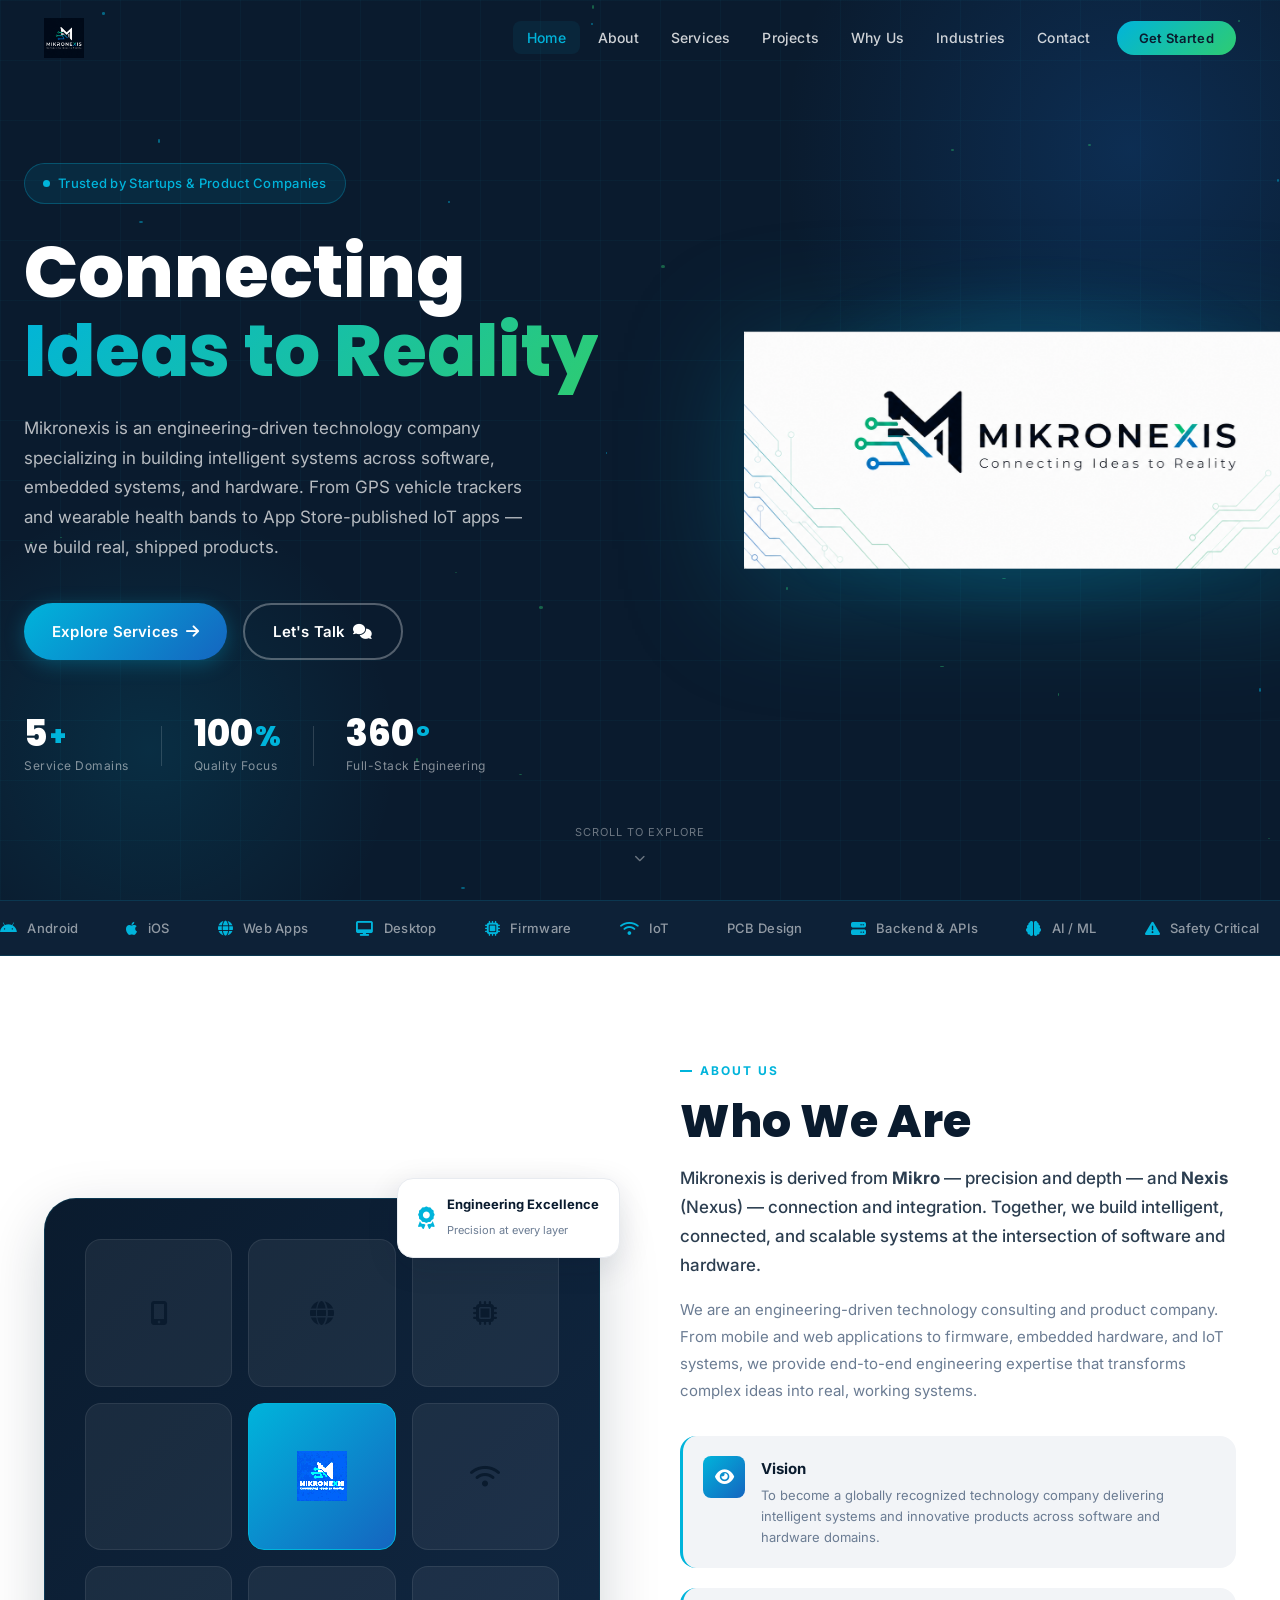
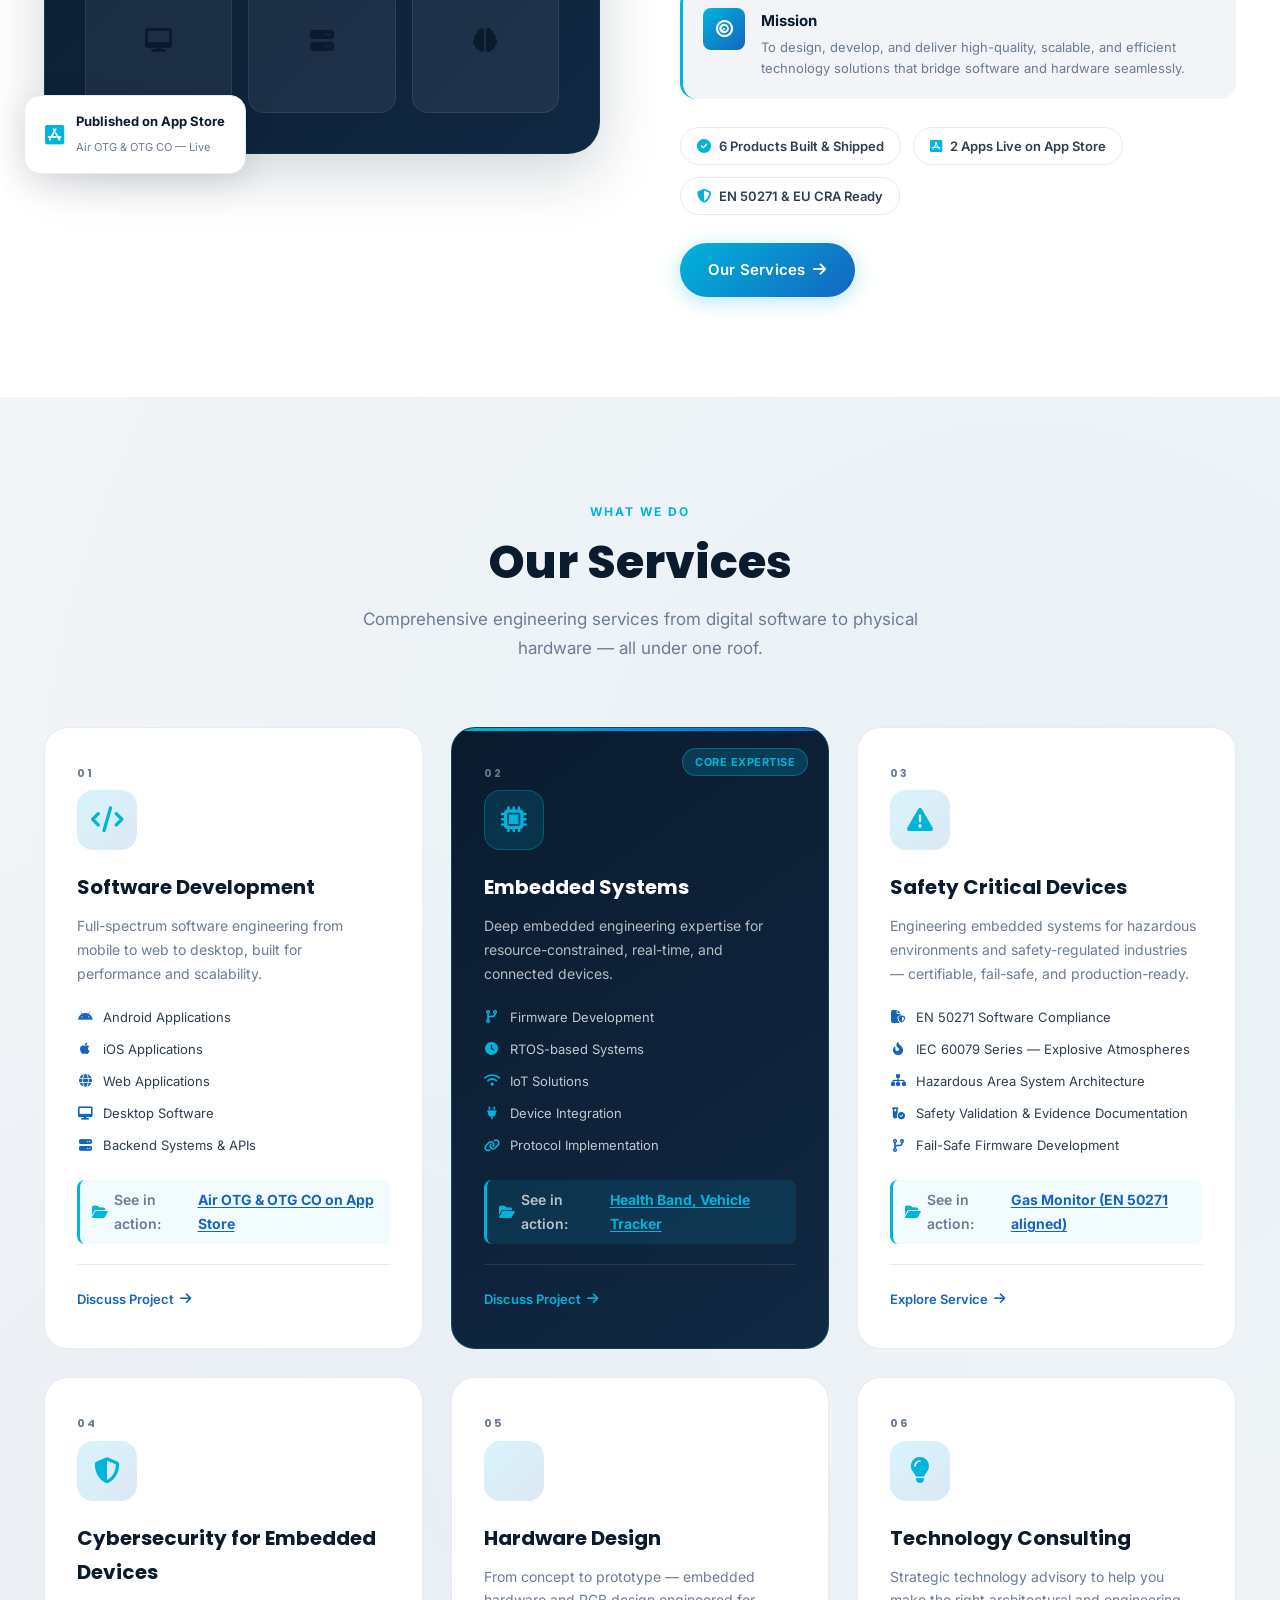
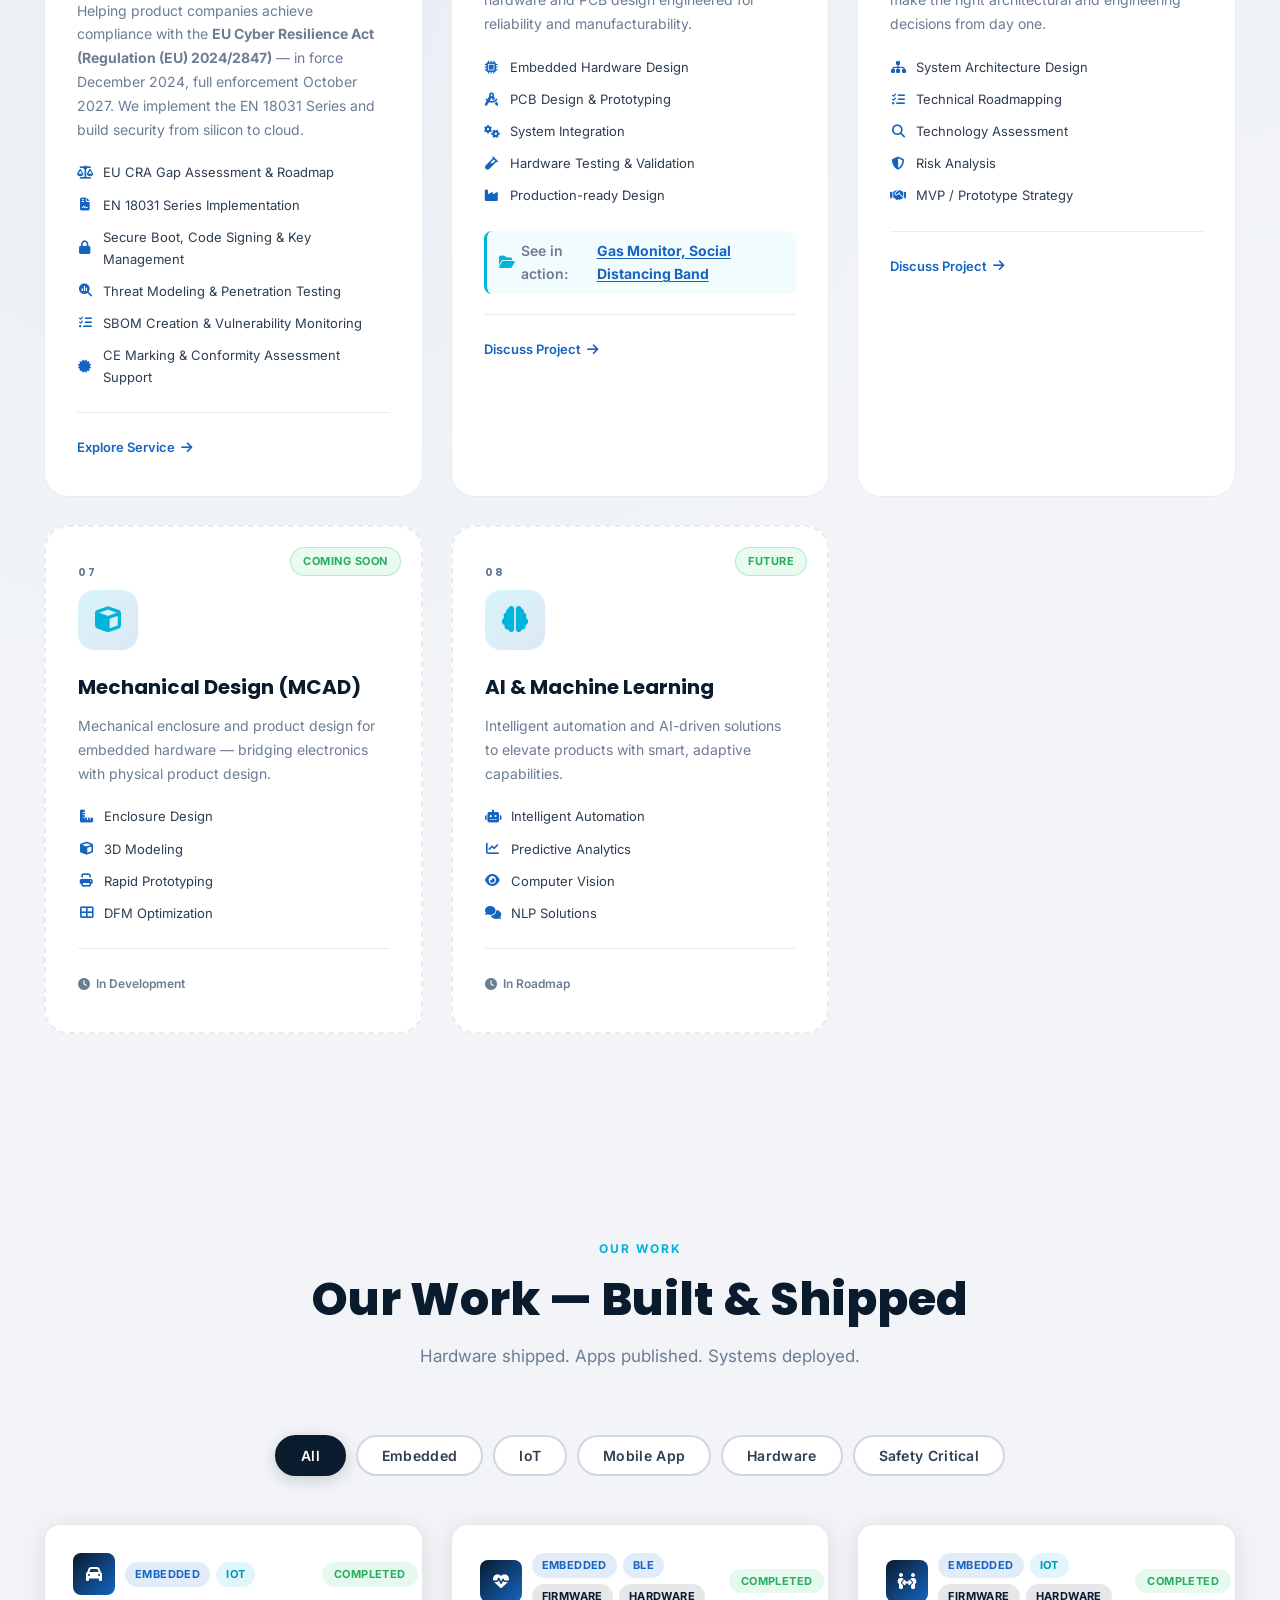
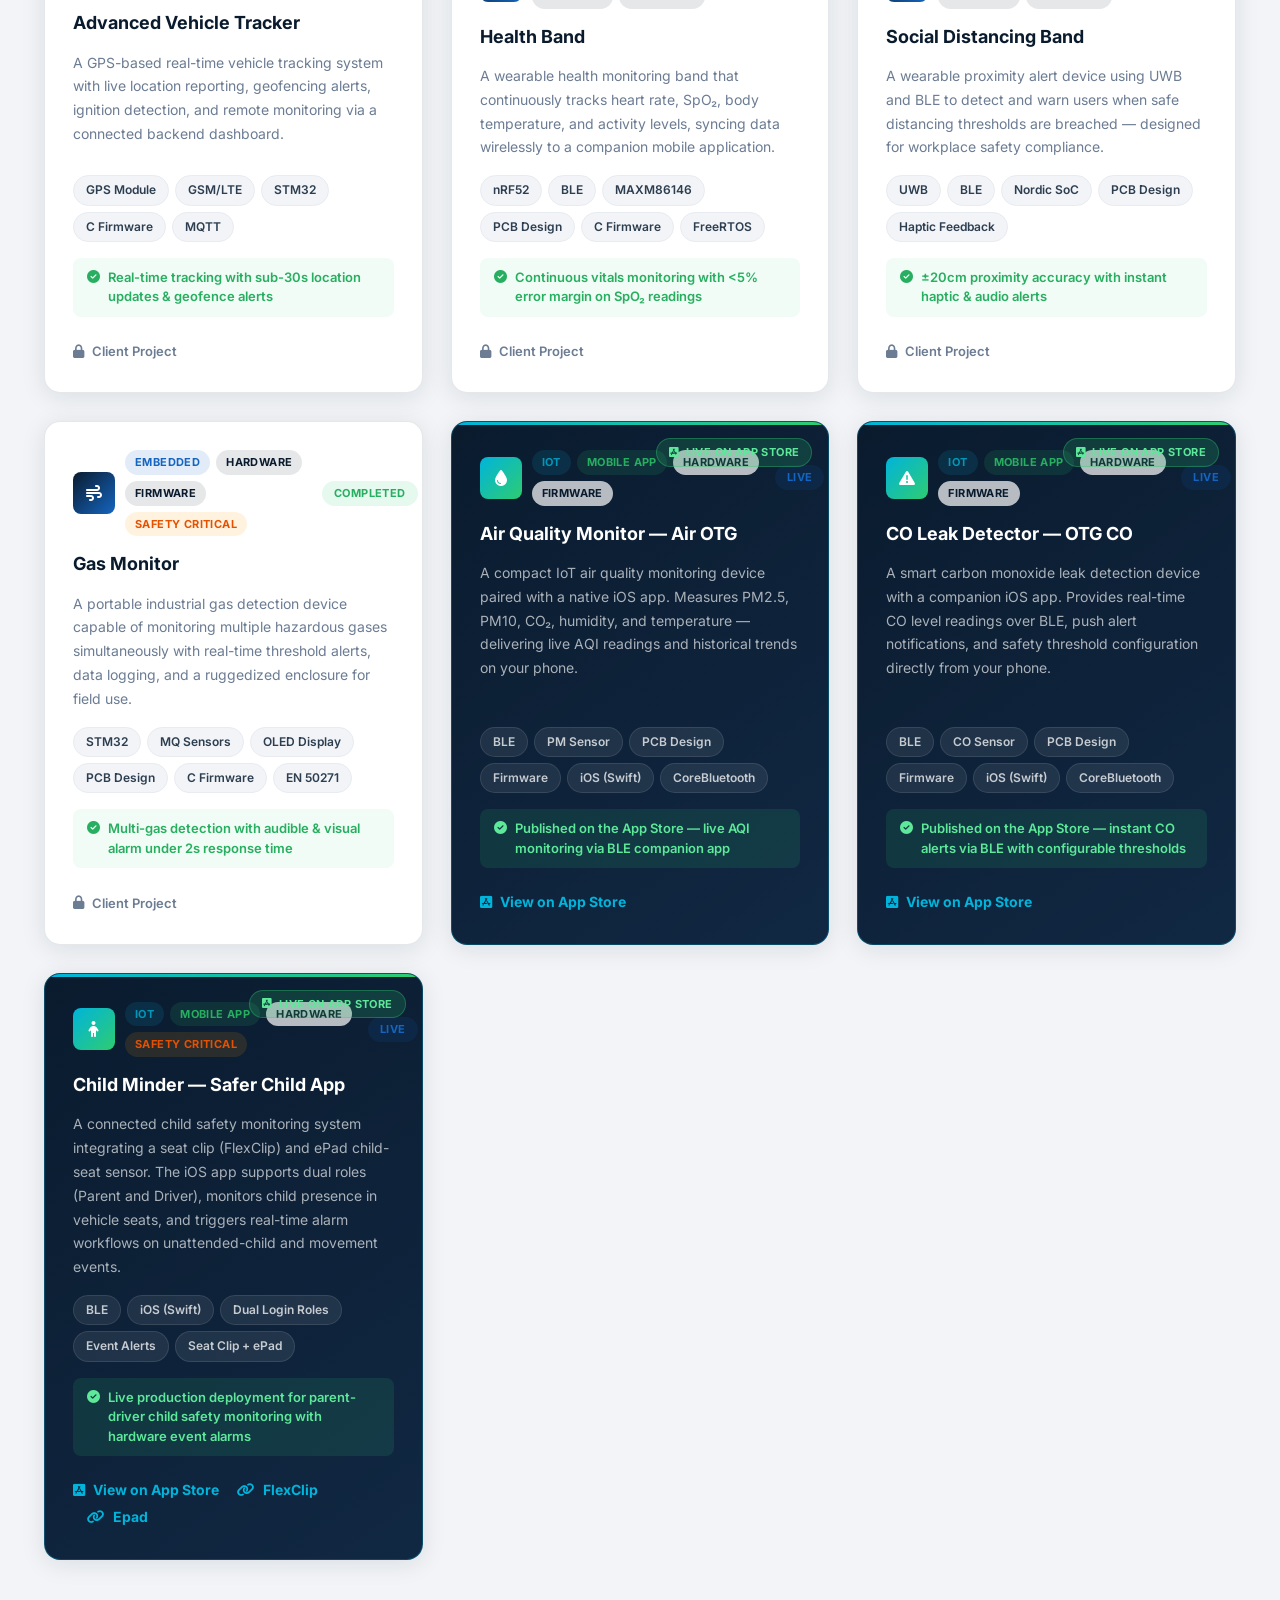
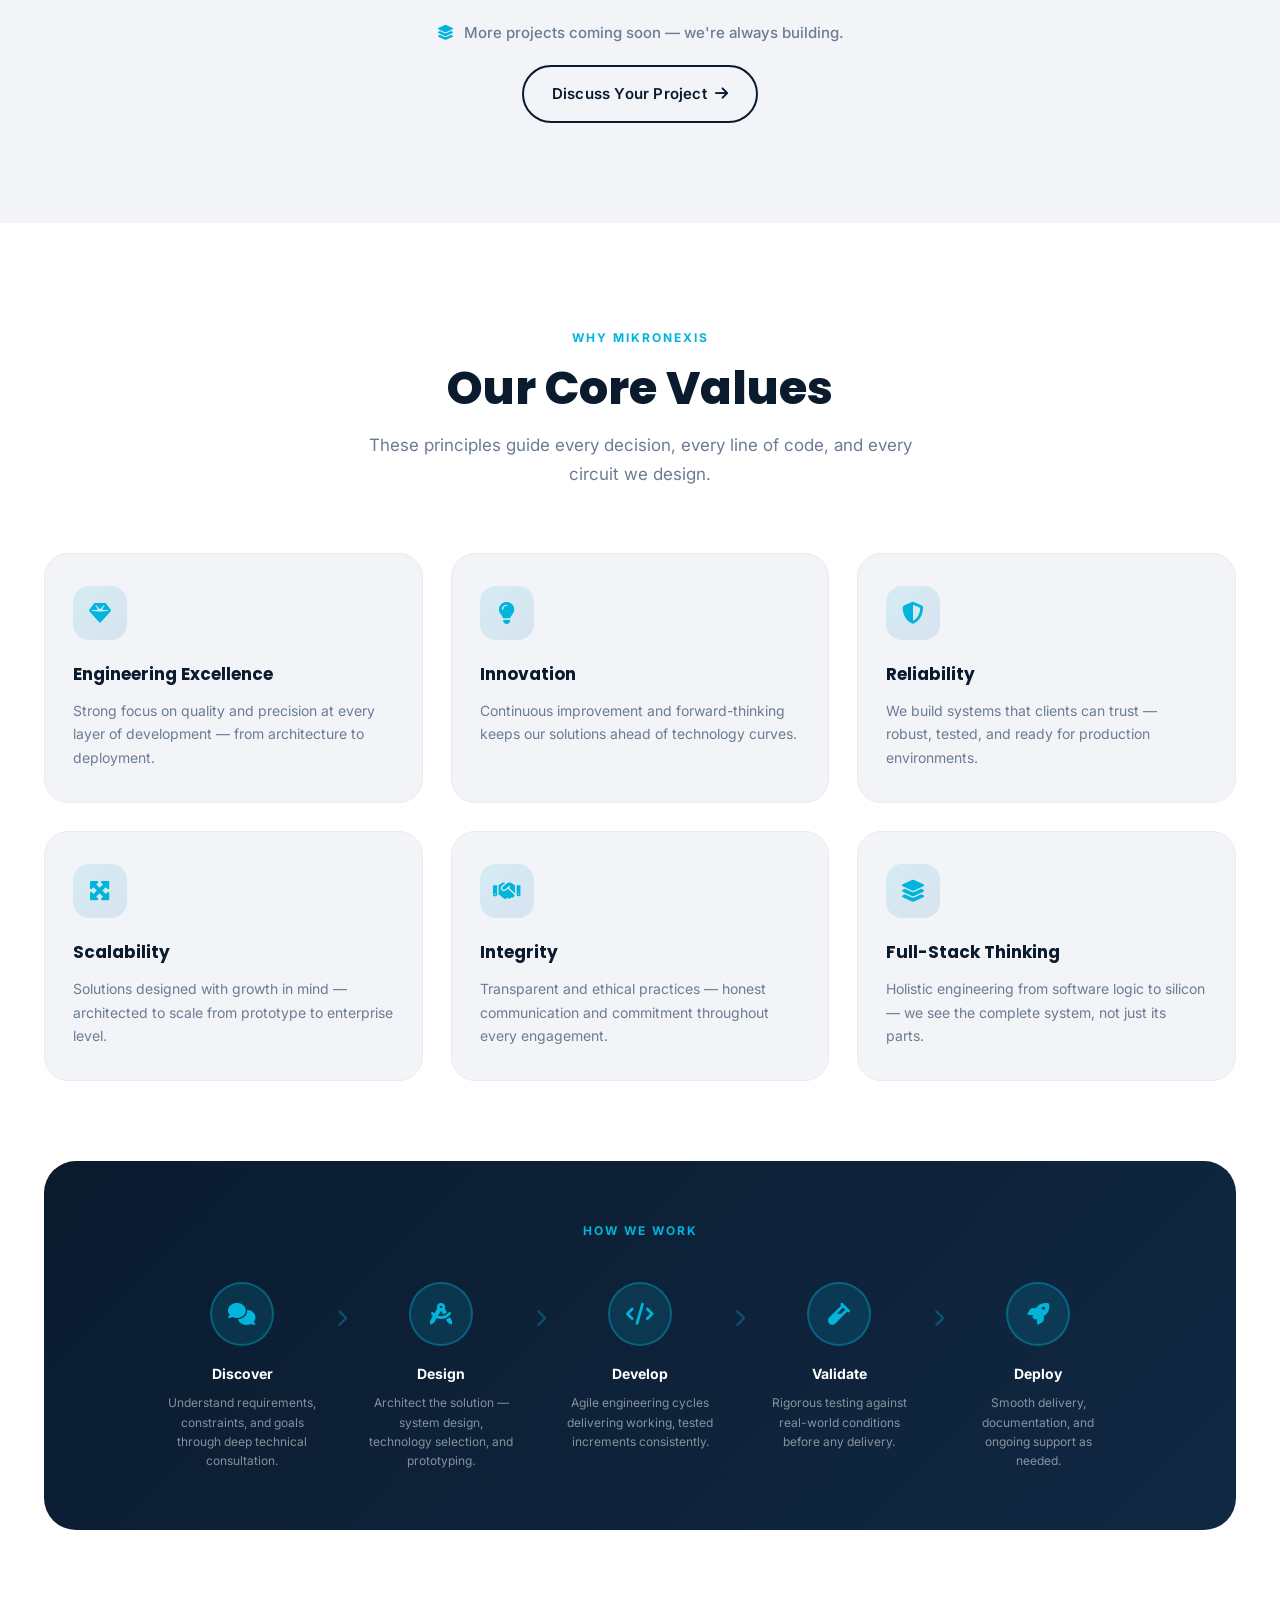
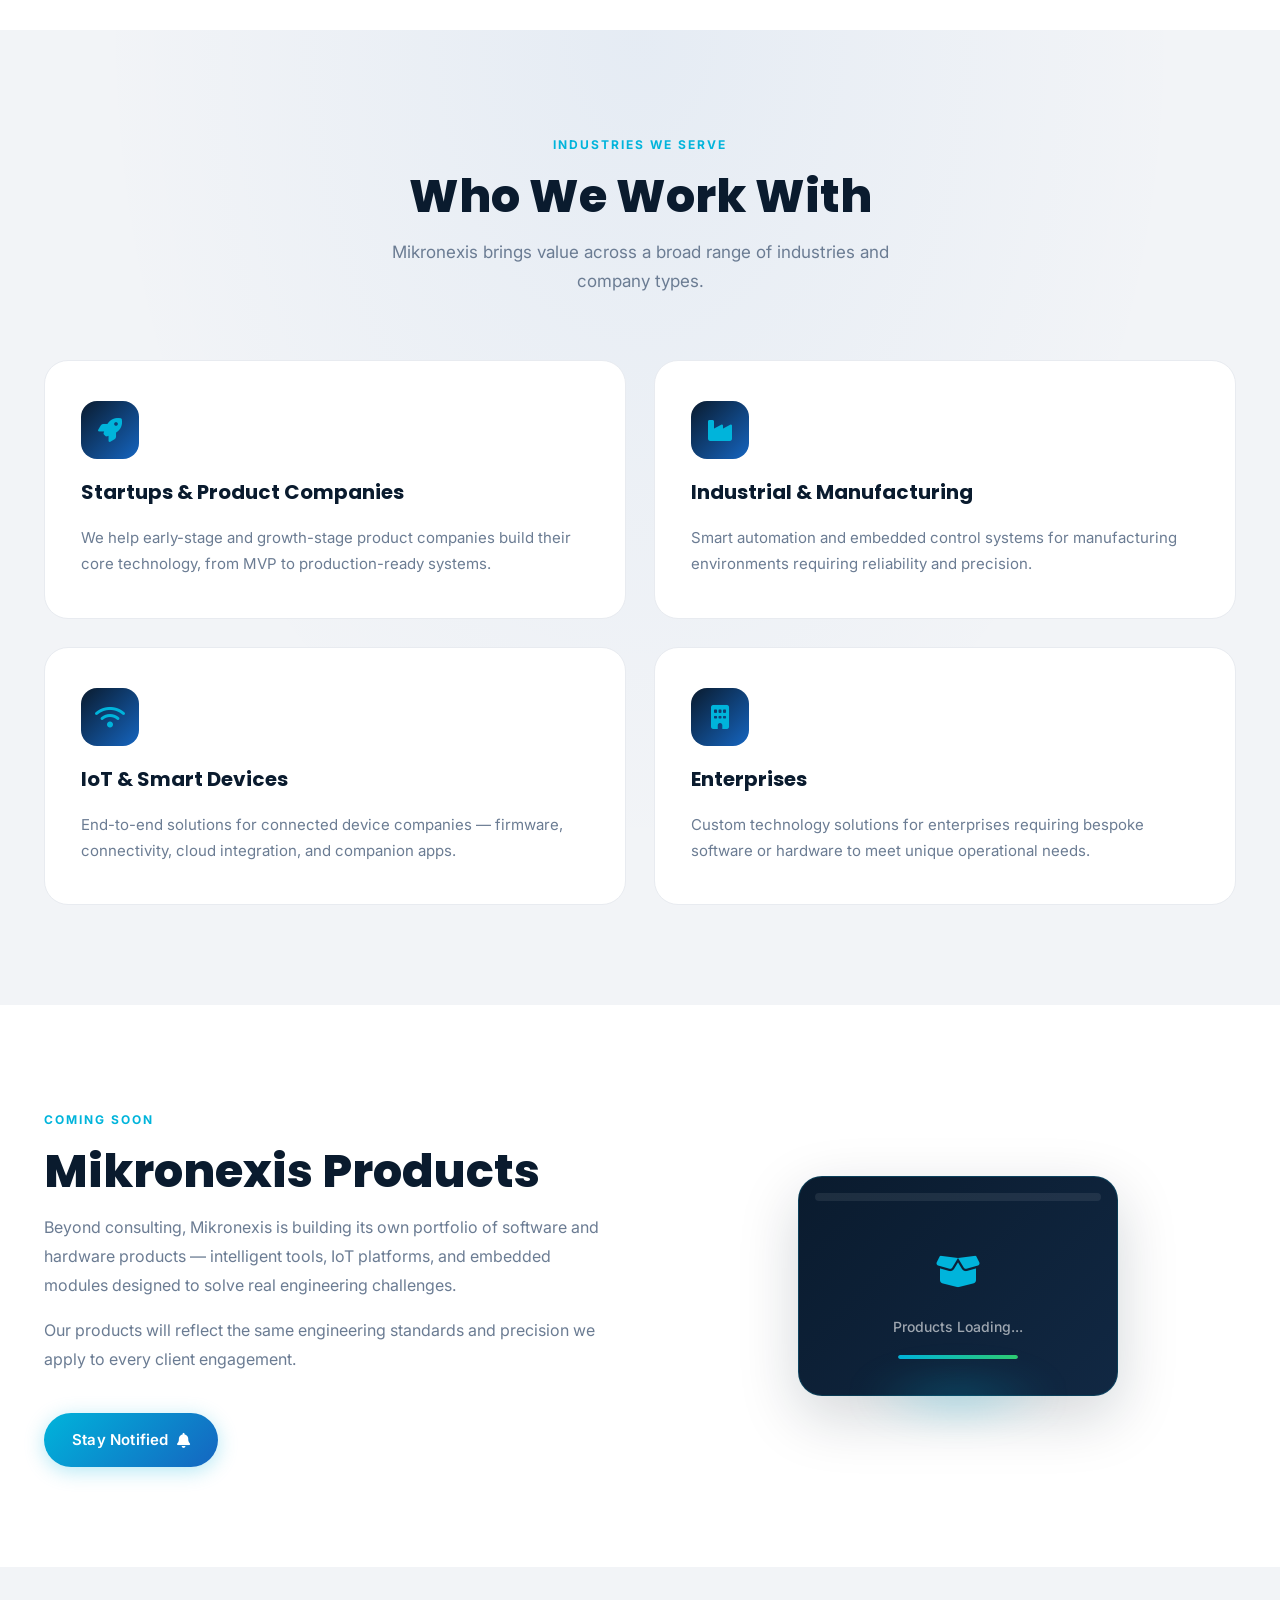
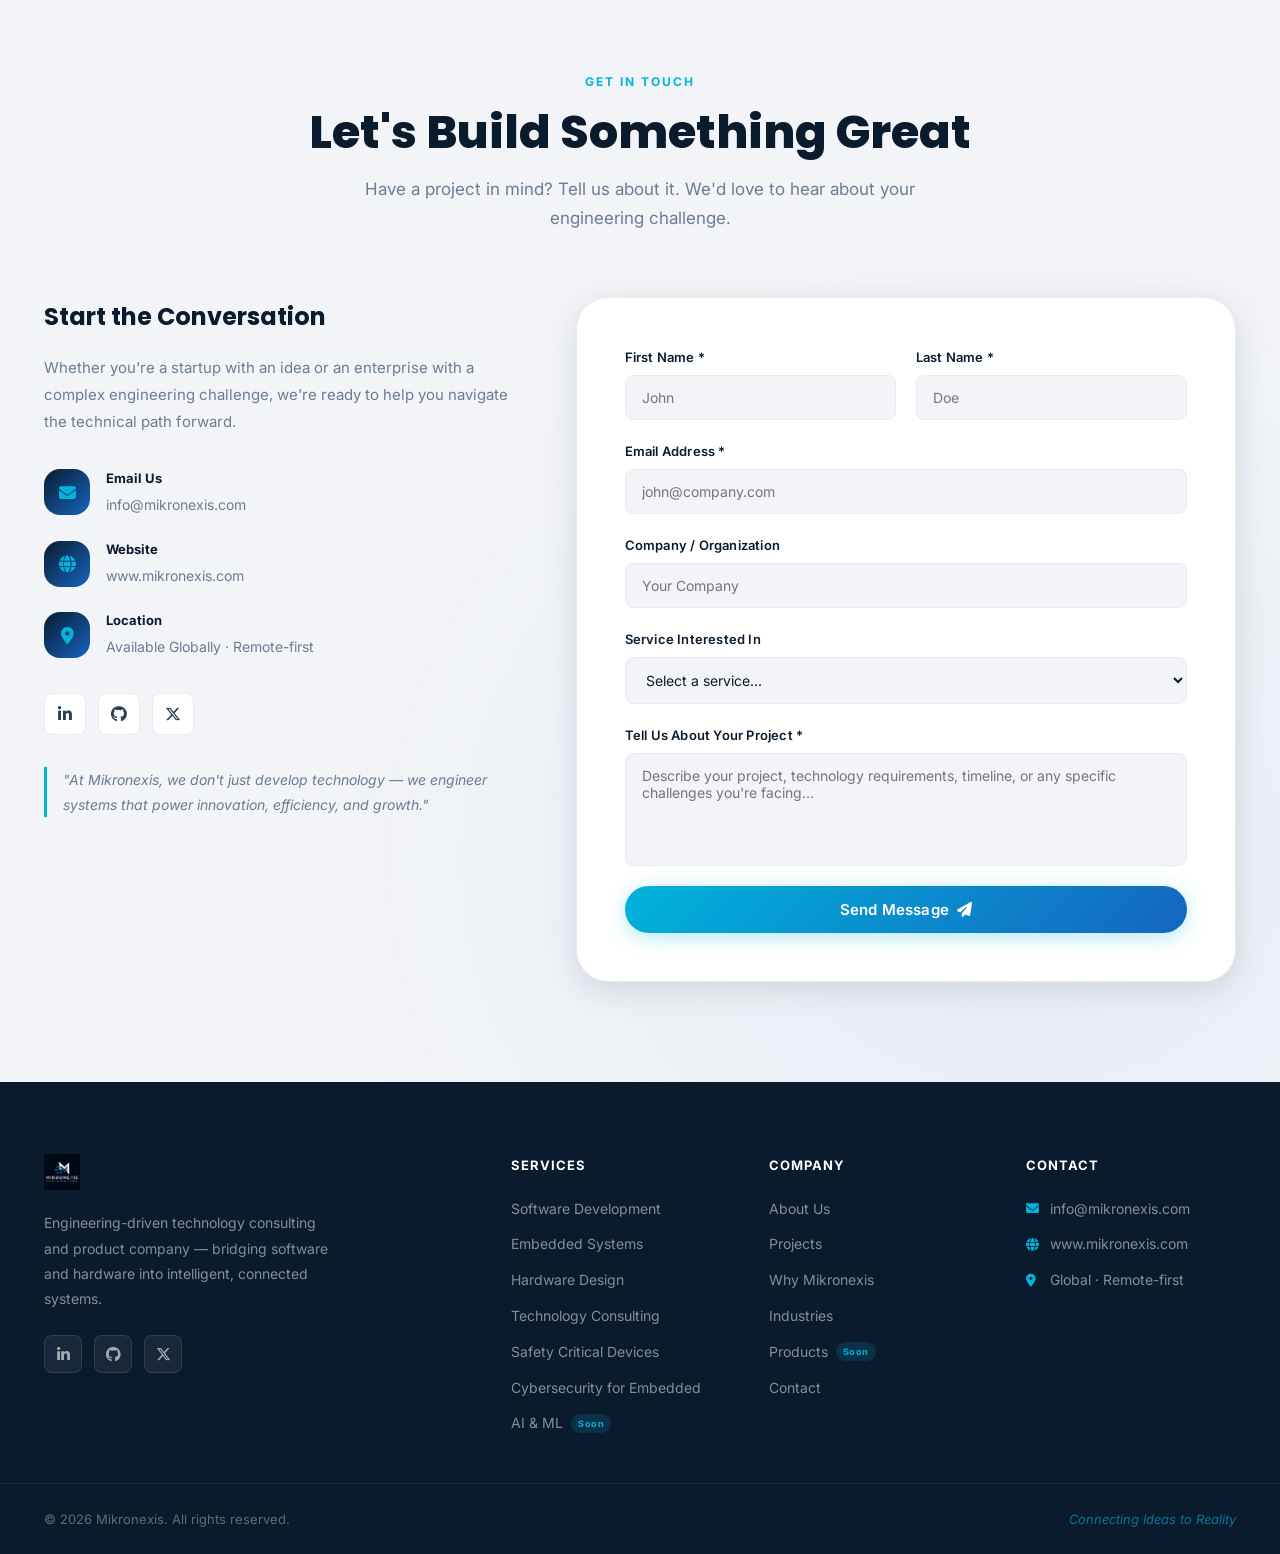
==== index.html @ ef11cc1a "updated the project cards" ====
<!DOCTYPE html>
<html lang="en">
<head>
  <meta charset="UTF-8" />
  <meta name="viewport" content="width=device-width, initial-scale=1.0" />
  <meta name="description" content="Mikronexis – Connecting Ideas to Reality. Engineering-driven technology consulting and product engineering company specializing in software, embedded systems, and hardware solutions." />
  <meta name="keywords" content="Mikronexis, software consulting, embedded systems, hardware design, mobile development, web development, IoT, firmware, PCB design" />
  <title>Mikronexis – Connecting Ideas to Reality</title>

  <!-- Fonts -->
  <link rel="preconnect" href="https://fonts.googleapis.com" />
  <link rel="preconnect" href="https://fonts.gstatic.com" crossorigin />
  <link href="https://fonts.googleapis.com/css2?family=Inter:wght@300;400;500;600;700;800;900&family=Poppins:wght@300;400;500;600;700;800;900&display=swap" rel="stylesheet" />

  <!-- Icons -->
  <link rel="stylesheet" href="https://cdnjs.cloudflare.com/ajax/libs/font-awesome/6.5.0/css/all.min.css" />

  <!-- Stylesheet -->
  <link rel="stylesheet" href="css/style.css" />

  <!-- Favicon -->
  <link rel="icon" type="image/png" href="assests/logo_dark.png" />
</head>
<body>

  <!-- ========== PRELOADER ========== -->
  <div id="preloader">
    <div class="preloader-inner">
      <img src="assests/logo_dark.png" alt="Mikronexis" class="preloader-logo" />
      <div class="preloader-bar"><span></span></div>
    </div>
  </div>

  <!-- ========== NAVIGATION ========== -->
  <nav id="navbar">
    <div class="nav-container">
      <a href="#home" class="nav-logo">
        <img src="assests/logo_dark.png" alt="Mikronexis Logo" class="logo-img" />
      </a>

      <button class="nav-toggle" id="navToggle" aria-label="Toggle navigation">
        <span></span><span></span><span></span>
      </button>

      <ul class="nav-links" id="navLinks">
        <li><a href="#home" class="nav-link active">Home</a></li>
        <li><a href="#about" class="nav-link">About</a></li>
        <li><a href="#services" class="nav-link">Services</a></li>
        <li><a href="#projects" class="nav-link">Projects</a></li>
        <li><a href="#why-us" class="nav-link">Why Us</a></li>
        <li><a href="#market" class="nav-link">Industries</a></li>
        <li><a href="#contact" class="nav-link">Contact</a></li>
        <li><a href="#contact" class="nav-cta-btn">Get Started</a></li>
      </ul>
    </div>
  </nav>

  <!-- ========== HERO SECTION ========== -->
  <section id="home" class="hero-section">
    <div class="hero-bg-grid"></div>
    <div class="hero-particles" id="heroParticles"></div>

    <div class="hero-content">
      <div class="hero-badge">
        <span class="badge-dot"></span>
        Trusted by Startups &amp; Product Companies
      </div>

      <h1 class="hero-title">
        Connecting<br />
        <span class="gradient-text">Ideas to Reality</span>
      </h1>

      <p class="hero-subtitle">
        Mikronexis is an engineering-driven technology company specializing in building intelligent systems
        across software, embedded systems, and hardware. From GPS vehicle trackers and wearable health bands to
        App Store-published IoT apps — we build real, shipped products.
      </p>

      <div class="hero-actions">
        <a href="#services" class="btn btn-primary">
          Explore Services <i class="fas fa-arrow-right"></i>
        </a>
        <a href="#contact" class="btn btn-outline">
          Let's Talk <i class="fas fa-comments"></i>
        </a>
      </div>

      <div class="hero-stats">
        <div class="stat-item">
          <div class="stat-number-row">
            <span class="stat-number" data-target="5">0</span><span class="stat-suffix">+</span>
          </div>
          <span class="stat-label">Service Domains</span>
        </div>
        <div class="stat-divider"></div>
        <div class="stat-item">
          <div class="stat-number-row">
            <span class="stat-number" data-target="100">0</span><span class="stat-suffix">%</span>
          </div>
          <span class="stat-label">Quality Focus</span>
        </div>
        <div class="stat-divider"></div>
        <div class="stat-item">
          <div class="stat-number-row">
            <span class="stat-number" data-target="360">0</span><span class="stat-suffix">°</span>
          </div>
          <span class="stat-label">Full-Stack Engineering</span>
        </div>
      </div>
    </div>

    <div class="hero-banner">
      <div class="banner-glow"></div>
      <img src="assests/mikronexisBannerOnly2.png" alt="Mikronexis Banner" class="banner-image" />
    </div>

    <div class="hero-scroll-hint">
      <span>Scroll to explore</span>
      <div class="scroll-arrow"><i class="fas fa-chevron-down"></i></div>
    </div>
  </section>

  <!-- ========== TECH STRIP ========== -->
  <div class="tech-strip">
    <div class="strip-track">
      <span><i class="fab fa-android"></i> Android</span>
      <span><i class="fab fa-apple"></i> iOS</span>
      <span><i class="fas fa-globe"></i> Web Apps</span>
      <span><i class="fas fa-desktop"></i> Desktop</span>
      <span><i class="fas fa-microchip"></i> Firmware</span>
      <span><i class="fas fa-wifi"></i> IoT</span>
      <span><i class="fas fa-circuit-board"></i> PCB Design</span>
      <span><i class="fas fa-server"></i> Backend & APIs</span>
      <span><i class="fas fa-brain"></i> AI / ML</span>
      <span><i class="fas fa-triangle-exclamation"></i> Safety Critical</span>
      <span><i class="fas fa-shield-halved"></i> CRA Compliance</span>
      <span><i class="fab fa-android"></i> Android</span>
      <span><i class="fab fa-apple"></i> iOS</span>
      <span><i class="fas fa-globe"></i> Web Apps</span>
      <span><i class="fas fa-desktop"></i> Desktop</span>
      <span><i class="fas fa-microchip"></i> Firmware</span>
      <span><i class="fas fa-wifi"></i> IoT</span>
      <span><i class="fas fa-circuit-board"></i> PCB Design</span>
      <span><i class="fas fa-server"></i> Backend &amp; APIs</span>
      <span><i class="fas fa-brain"></i> AI / ML</span>
      <span><i class="fas fa-triangle-exclamation"></i> Safety Critical</span>
      <span><i class="fas fa-shield-halved"></i> CRA Compliance</span>
    </div>
  </div>

  <!-- ========== ABOUT SECTION ========== -->
  <section id="about" class="about-section section">
    <div class="container">
      <div class="about-grid">
        <div class="about-visual" data-aos="fade-right">
          <div class="about-card-main">
            <div class="about-icon-grid">
              <div class="icon-cell"><i class="fas fa-mobile-alt"></i></div>
              <div class="icon-cell"><i class="fas fa-globe"></i></div>
              <div class="icon-cell"><i class="fas fa-microchip"></i></div>
              <div class="icon-cell"><i class="fas fa-cpu"></i></div>
              <div class="icon-cell center-cell"><img src="assests/logo_dark.png" alt="Mikronexis" /></div>
              <div class="icon-cell"><i class="fas fa-wifi"></i></div>
              <div class="icon-cell"><i class="fas fa-desktop"></i></div>
              <div class="icon-cell"><i class="fas fa-server"></i></div>
              <div class="icon-cell"><i class="fas fa-brain"></i></div>
            </div>
          </div>
          <div class="about-float-badge badge-top">
            <i class="fas fa-award"></i>
            <div>
              <strong>Engineering Excellence</strong>
              <span>Precision at every layer</span>
            </div>
          </div>
          <div class="about-float-badge badge-bottom">
            <i class="fab fa-app-store-ios"></i>
            <div>
              <strong>Published on App Store</strong>
              <span>Air OTG &amp; OTG CO — Live</span>
            </div>
          </div>
        </div>

        <div class="about-content" data-aos="fade-left">
          <div class="section-tag">About Us</div>
          <h2 class="section-title">Who We Are</h2>
          <p class="about-lead">
            Mikronexis is derived from <strong>Mikro</strong> — precision and depth — and <strong>Nexis</strong> (Nexus) — connection and integration. Together, we build intelligent, connected, and scalable systems at the intersection of software and hardware.
          </p>
          <p class="about-body">
            We are an engineering-driven technology consulting and product company. From mobile and web applications to firmware, embedded hardware, and IoT systems, we provide end-to-end engineering expertise that transforms complex ideas into real, working systems.
          </p>

          <div class="about-pillars">
            <div class="pillar">
              <div class="pillar-icon"><i class="fas fa-eye"></i></div>
              <div>
                <h4>Vision</h4>
                <p>To become a globally recognized technology company delivering intelligent systems and innovative products across software and hardware domains.</p>
              </div>
            </div>
            <div class="pillar">
              <div class="pillar-icon"><i class="fas fa-bullseye"></i></div>
              <div>
                <h4>Mission</h4>
                <p>To design, develop, and deliver high-quality, scalable, and efficient technology solutions that bridge software and hardware seamlessly.</p>
              </div>
            </div>
          </div>

          <div class="about-proof-strip">
            <div class="proof-item"><i class="fas fa-check-circle"></i> 6 Products Built &amp; Shipped</div>
            <div class="proof-item"><i class="fab fa-app-store-ios"></i> 2 Apps Live on App Store</div>
            <div class="proof-item"><i class="fas fa-shield-halved"></i> EN 50271 &amp; EU CRA Ready</div>
          </div>

          <a href="#services" class="btn btn-primary mt-2">Our Services <i class="fas fa-arrow-right"></i></a>
        </div>
      </div>
    </div>
  </section>

  <!-- ========== SERVICES SECTION ========== -->
  <section id="services" class="services-section section">
    <div class="services-bg-pattern"></div>
    <div class="container">
      <div class="section-header" data-aos="fade-up">
        <div class="section-tag">What We Do</div>
        <h2 class="section-title">Our Services</h2>
        <p class="section-sub">
          Comprehensive engineering services from digital software to physical hardware — all under one roof.
        </p>
      </div>

      <div class="services-grid">

        <!-- Software Development -->
        <div class="service-card" data-aos="fade-up" data-aos-delay="100">
          <div class="service-number">01</div>
          <div class="service-icon-wrap">
            <i class="fas fa-code"></i>
          </div>
          <h3>Software Development</h3>
          <p>Full-spectrum software engineering from mobile to web to desktop, built for performance and scalability.</p>
          <ul class="service-list">
            <li><i class="fab fa-android"></i> Android Applications</li>
            <li><i class="fab fa-apple"></i> iOS Applications</li>
            <li><i class="fas fa-globe"></i> Web Applications</li>
            <li><i class="fas fa-desktop"></i> Desktop Software</li>
            <li><i class="fas fa-server"></i> Backend Systems &amp; APIs</li>
          </ul>
          <p class="service-proof"><i class="fas fa-folder-open"></i> See in action: <a href="#projects">Air OTG &amp; OTG CO on App Store</a></p>
          <div class="service-footer">
            <a href="#contact" class="service-link">Discuss Project <i class="fas fa-arrow-right"></i></a>
          </div>
        </div>

        <!-- Embedded Systems -->
        <div class="service-card featured" data-aos="fade-up" data-aos-delay="200">
          <div class="service-number">02</div>
          <div class="featured-label">Core Expertise</div>
          <div class="service-icon-wrap">
            <i class="fas fa-microchip"></i>
          </div>
          <h3>Embedded Systems</h3>
          <p>Deep embedded engineering expertise for resource-constrained, real-time, and connected devices.</p>
          <ul class="service-list">
            <li><i class="fas fa-code-branch"></i> Firmware Development</li>
            <li><i class="fas fa-clock"></i> RTOS-based Systems</li>
            <li><i class="fas fa-wifi"></i> IoT Solutions</li>
            <li><i class="fas fa-plug"></i> Device Integration</li>
            <li><i class="fas fa-link"></i> Protocol Implementation</li>
          </ul>
          <p class="service-proof service-proof-light"><i class="fas fa-folder-open"></i> See in action: <a href="#projects">Health Band, Vehicle Tracker</a></p>
          <div class="service-footer">
            <a href="#contact" class="service-link">Discuss Project <i class="fas fa-arrow-right"></i></a>
          </div>
        </div>

        <!-- Safety Critical Devices -->
        <div class="service-card" data-aos="fade-up" data-aos-delay="250">
          <div class="service-number">03</div>
          <div class="service-icon-wrap">
            <i class="fas fa-triangle-exclamation"></i>
          </div>
          <h3>Safety Critical Devices</h3>
          <p>Engineering embedded systems for hazardous environments and safety-regulated industries — certifiable, fail-safe, and production-ready.</p>
          <ul class="service-list">
            <li><i class="fas fa-file-shield"></i> EN 50271 Software Compliance</li>
            <li><i class="fas fa-fire-flame-curved"></i> IEC 60079 Series — Explosive Atmospheres</li>
            <li><i class="fas fa-sitemap"></i> Hazardous Area System Architecture</li>
            <li><i class="fas fa-vial-circle-check"></i> Safety Validation &amp; Evidence Documentation</li>
            <li><i class="fas fa-code-branch"></i> Fail-Safe Firmware Development</li>
          </ul>
          <p class="service-proof"><i class="fas fa-folder-open"></i> See in action: <a href="#projects">Gas Monitor (EN 50271 aligned)</a></p>
          <div class="service-footer">
            <a href="safety-critical.html" class="service-link">Explore Service <i class="fas fa-arrow-right"></i></a>
          </div>
        </div>

        <!-- Cybersecurity for Embedded Devices -->
        <div class="service-card" data-aos="fade-up" data-aos-delay="350">
          <div class="service-number">04</div>
          <div class="service-icon-wrap">
            <i class="fas fa-shield-halved"></i>
          </div>
          <h3>Cybersecurity for Embedded Devices</h3>
          <p>Helping product companies achieve compliance with the <strong>EU Cyber Resilience Act (Regulation (EU) 2024/2847)</strong> — in force December 2024, full enforcement October 2027. We implement the EN 18031 Series and build security from silicon to cloud.</p>
          <ul class="service-list">
            <li><i class="fas fa-scale-balanced"></i> EU CRA Gap Assessment &amp; Roadmap</li>
            <li><i class="fas fa-file-contract"></i> EN 18031 Series Implementation</li>
            <li><i class="fas fa-lock"></i> Secure Boot, Code Signing &amp; Key Management</li>
            <li><i class="fas fa-magnifying-glass-chart"></i> Threat Modeling &amp; Penetration Testing</li>
            <li><i class="fas fa-list-check"></i> SBOM Creation &amp; Vulnerability Monitoring</li>
            <li><i class="fas fa-certificate"></i> CE Marking &amp; Conformity Assessment Support</li>
          </ul>
          <div class="service-footer">
            <a href="cybersecurity.html" class="service-link">Explore Service <i class="fas fa-arrow-right"></i></a>
          </div>
        </div>

        <!-- Hardware Design -->
        <div class="service-card" data-aos="fade-up" data-aos-delay="300">
          <div class="service-number">05</div>
          <div class="service-icon-wrap">
            <i class="fas fa-cpu"></i>
          </div>
          <h3>Hardware Design</h3>
          <p>From concept to prototype — embedded hardware and PCB design engineered for reliability and manufacturability.</p>
          <ul class="service-list">
            <li><i class="fas fa-microchip"></i> Embedded Hardware Design</li>
            <li><i class="fas fa-drafting-compass"></i> PCB Design &amp; Prototyping</li>
            <li><i class="fas fa-cogs"></i> System Integration</li>
            <li><i class="fas fa-vial"></i> Hardware Testing &amp; Validation</li>
            <li><i class="fas fa-industry"></i> Production-ready Design</li>
          </ul>
          <p class="service-proof"><i class="fas fa-folder-open"></i> See in action: <a href="#projects">Gas Monitor, Social Distancing Band</a></p>
          <div class="service-footer">
            <a href="#contact" class="service-link">Discuss Project <i class="fas fa-arrow-right"></i></a>
          </div>
        </div>

        <!-- Consulting -->
        <div class="service-card" data-aos="fade-up" data-aos-delay="400">
          <div class="service-number">06</div>
          <div class="service-icon-wrap">
            <i class="fas fa-lightbulb"></i>
          </div>
          <h3>Technology Consulting</h3>
          <p>Strategic technology advisory to help you make the right architectural and engineering decisions from day one.</p>
          <ul class="service-list">
            <li><i class="fas fa-sitemap"></i> System Architecture Design</li>
            <li><i class="fas fa-tasks"></i> Technical Roadmapping</li>
            <li><i class="fas fa-search"></i> Technology Assessment</li>
            <li><i class="fas fa-shield-alt"></i> Risk Analysis</li>
            <li><i class="fas fa-handshake"></i> MVP / Prototype Strategy</li>
          </ul>
          <div class="service-footer">
            <a href="#contact" class="service-link">Discuss Project <i class="fas fa-arrow-right"></i></a>
          </div>
        </div>

        <!-- MCAD (Optional) -->
        <div class="service-card upcoming" data-aos="fade-up" data-aos-delay="500">
          <div class="service-number">07</div>
          <div class="upcoming-label">Coming Soon</div>
          <div class="service-icon-wrap">
            <i class="fas fa-cube"></i>
          </div>
          <h3>Mechanical Design (MCAD)</h3>
          <p>Mechanical enclosure and product design for embedded hardware — bridging electronics with physical product design.</p>
          <ul class="service-list">
            <li><i class="fas fa-ruler-combined"></i> Enclosure Design</li>
            <li><i class="fas fa-cube"></i> 3D Modeling</li>
            <li><i class="fas fa-print"></i> Rapid Prototyping</li>
            <li><i class="fas fa-th-large"></i> DFM Optimization</li>
          </ul>
          <div class="service-footer">
            <span class="service-link-upcoming"><i class="fas fa-clock"></i> In Development</span>
          </div>
        </div>

        <!-- AI / ML -->
        <div class="service-card upcoming" data-aos="fade-up" data-aos-delay="600">
          <div class="service-number">08</div>
          <div class="upcoming-label">Future</div>
          <div class="service-icon-wrap">
            <i class="fas fa-brain"></i>
          </div>
          <h3>AI &amp; Machine Learning</h3>
          <p>Intelligent automation and AI-driven solutions to elevate products with smart, adaptive capabilities.</p>
          <ul class="service-list">
            <li><i class="fas fa-robot"></i> Intelligent Automation</li>
            <li><i class="fas fa-chart-line"></i> Predictive Analytics</li>
            <li><i class="fas fa-eye"></i> Computer Vision</li>
            <li><i class="fas fa-comments"></i> NLP Solutions</li>
          </ul>
          <div class="service-footer">
            <span class="service-link-upcoming"><i class="fas fa-clock"></i> In Roadmap</span>
          </div>
        </div>

      </div>
    </div>
  </section>

  <!-- ========== PROJECTS / PORTFOLIO ========== -->
  <section id="projects" class="projects-section section">
    <div class="container">
      <div class="section-header" data-aos="fade-up">
        <div class="section-tag">Our Work</div>
        <h2 class="section-title">Our Work — Built &amp; Shipped</h2>
        <p class="section-sub">Hardware shipped. Apps published. Systems deployed.</p>
      </div>

      <!-- Filter Bar -->
      <div class="portfolio-filters" data-aos="fade-up">
        <button class="filter-btn active" data-filter="all">All</button>
        <button class="filter-btn" data-filter="embedded">Embedded</button>
        <button class="filter-btn" data-filter="iot">IoT</button>
        <button class="filter-btn" data-filter="mobile">Mobile App</button>
        <button class="filter-btn" data-filter="hardware">Hardware</button>
        <button class="filter-btn" data-filter="safety">Safety Critical</button>
      </div>

      <!-- Projects Grid -->
      <div class="portfolio-grid" id="portfolioGrid">

        <!-- 1. Advanced Vehicle Tracker -->
        <div class="portfolio-card" data-category="embedded iot" data-aos="fade-up" data-aos-delay="100">
          <div class="pc-header">
            <div class="pc-icon"><i class="fas fa-car"></i></div>
            <div class="pc-tags">
              <span class="pc-tag tag-embedded">Embedded</span>
              <span class="pc-tag tag-iot">IoT</span>
            </div>
            <span class="pc-status status-completed">Completed</span>
          </div>
          <h3 class="pc-title">Advanced Vehicle Tracker</h3>
          <p class="pc-desc">A GPS-based real-time vehicle tracking system with live location reporting, geofencing alerts, ignition detection, and remote monitoring via a connected backend dashboard.</p>
          <div class="pc-stack">
            <span>GPS Module</span>
            <span>GSM/LTE</span>
            <span>STM32</span>
            <span>C Firmware</span>
            <span>MQTT</span>
          </div>
          <div class="pc-outcome">
            <i class="fas fa-check-circle"></i>
            Real-time tracking with sub-30s location updates &amp; geofence alerts
          </div>
          <div class="pc-footer">
            <span class="pc-no-link"><i class="fas fa-lock"></i> Client Project</span>
          </div>
        </div>

        <!-- 2. Health Band -->
        <div class="portfolio-card" data-category="embedded hardware" data-aos="fade-up" data-aos-delay="200">
          <div class="pc-header">
            <div class="pc-icon"><i class="fas fa-heartbeat"></i></div>
            <div class="pc-tags">
              <span class="pc-tag tag-embedded">Embedded</span>
              <span class="pc-tag tag-embedded">BLE</span>
              <span class="pc-tag tag-firmware-white-bg">Firmware</span>
              <span class="pc-tag tag-hardware-white-bg">Hardware</span>
            </div>
            <span class="pc-status status-completed">Completed</span>
          </div>
          <h3 class="pc-title">Health Band</h3>
          <p class="pc-desc">A wearable health monitoring band that continuously tracks heart rate, SpO₂, body temperature, and activity levels, syncing data wirelessly to a companion mobile application.</p>
          <div class="pc-stack">
            <span>nRF52</span>
            <span>BLE</span>
            <span>MAXM86146</span>
            <span>PCB Design</span>
            <span>C Firmware</span>
            <span>FreeRTOS</span>
          </div>
          <div class="pc-outcome">
            <i class="fas fa-check-circle"></i>
            Continuous vitals monitoring with &lt;5% error margin on SpO₂ readings
          </div>
          <div class="pc-footer">
            <span class="pc-no-link"><i class="fas fa-lock"></i> Client Project</span>
          </div>
        </div>

        <!-- 3. Social Distancing Band -->
        <div class="portfolio-card" data-category="embedded hardware iot" data-aos="fade-up" data-aos-delay="300">
          <div class="pc-header">
            <div class="pc-icon"><i class="fas fa-people-arrows"></i></div>
            <div class="pc-tags">
              <span class="pc-tag tag-embedded">Embedded</span>
              <span class="pc-tag tag-iot">IoT</span>
              <span class="pc-tag tag-firmware-white-bg">Firmware</span>
              <span class="pc-tag tag-hardware-white-bg">Hardware</span>
            </div>
            <span class="pc-status status-completed">Completed</span>
          </div>
          <h3 class="pc-title">Social Distancing Band</h3>
          <p class="pc-desc">A wearable proximity alert device using UWB and BLE to detect and warn users when safe distancing thresholds are breached — designed for workplace safety compliance.</p>
          <div class="pc-stack">
            <span>UWB</span>
            <span>BLE</span>
            <span>Nordic SoC</span>
            <span>PCB Design</span>
            <span>Haptic Feedback</span>
          </div>
          <div class="pc-outcome">
            <i class="fas fa-check-circle"></i>
            ±20cm proximity accuracy with instant haptic &amp; audio alerts
          </div>
          <div class="pc-footer">
            <span class="pc-no-link"><i class="fas fa-lock"></i> Client Project</span>
          </div>
        </div>

        <!-- 4. Gas Monitor -->
        <div class="portfolio-card" data-category="embedded hardware safety" data-aos="fade-up" data-aos-delay="100">
          <div class="pc-header">
            <div class="pc-icon"><i class="fas fa-wind"></i></div>
            <div class="pc-tags">
              <span class="pc-tag tag-embedded">Embedded</span>
              <span class="pc-tag tag-hardware-white-bg">Hardware</span>
              <span class="pc-tag tag-firmware-white-bg">Firmware</span>
              <span class="pc-tag tag-safety">Safety Critical</span>
            </div>
            <span class="pc-status status-completed">Completed</span>
          </div>
          <h3 class="pc-title">Gas Monitor</h3>
          <p class="pc-desc">A portable industrial gas detection device capable of monitoring multiple hazardous gases simultaneously with real-time threshold alerts, data logging, and a ruggedized enclosure for field use.</p>
          <div class="pc-stack">
            <span>STM32</span>
            <span>MQ Sensors</span>
            <span>OLED Display</span>
            <span>PCB Design</span>
            <span>C Firmware</span>
            <span>EN 50271</span>
          </div>
          <div class="pc-outcome">
            <i class="fas fa-check-circle"></i>
            Multi-gas detection with audible &amp; visual alarm under 2s response time
          </div>
          <div class="pc-footer">
            <span class="pc-no-link"><i class="fas fa-lock"></i> Client Project</span>
          </div>
        </div>

        <!-- 5. Air Quality Monitor + App -->
        <div class="portfolio-card portfolio-card-featured" data-category="embedded iot mobile hardware" data-aos="fade-up" data-aos-delay="200">
          <div class="pc-verified-label"><i class="fab fa-app-store-ios"></i> Live on App Store</div>
          <div class="pc-header">
            <div class="pc-icon"><i class="fas fa-tint"></i></div>
            <div class="pc-tags">
              <span class="pc-tag tag-iot">IoT</span>
              <span class="pc-tag tag-mobile">Mobile App</span>
              <span class="pc-tag tag-hardware">Hardware</span>
              <span class="pc-tag tag-firmware">Firmware</span>
            </div>
            <span class="pc-status status-live">Live</span>
          </div>
          <h3 class="pc-title">Air Quality Monitor — Air OTG</h3>
          <p class="pc-desc">A compact IoT air quality monitoring device paired with a native iOS app. Measures PM2.5, PM10, CO₂, humidity, and temperature — delivering live AQI readings and historical trends on your phone.</p>
          <div class="pc-stack">
            <span>BLE</span>
            <span>PM Sensor</span>
            <span>PCB Design</span>
            <span>Firmware</span>
            <span>iOS (Swift)</span>
            <span>CoreBluetooth</span>
          </div>
          <div class="pc-outcome">
            <i class="fas fa-check-circle"></i>
            Published on the App Store — live AQI monitoring via BLE companion app
          </div>
          <div class="pc-footer">
            <a href="https://apps.apple.com/mk/app/air-otg/id6749178793" target="_blank" rel="noopener" class="pc-link">
              <i class="fab fa-app-store-ios"></i> View on App Store
            </a>
          </div>
        </div>

        <!-- 6. CO Leak Detector + App -->
        <div class="portfolio-card portfolio-card-featured" data-category="embedded iot mobile hardware" data-aos="fade-up" data-aos-delay="300">
          <div class="pc-verified-label"><i class="fab fa-app-store-ios"></i> Live on App Store</div>
          <div class="pc-header">
            <div class="pc-icon"><i class="fas fa-exclamation-triangle"></i></div>
            <div class="pc-tags">
              <span class="pc-tag tag-iot">IoT</span>
              <span class="pc-tag tag-mobile">Mobile App</span>
              <span class="pc-tag tag-hardware">Hardware</span>
              <span class="pc-tag tag-firmware">Firmware</span>
            </div>
            <span class="pc-status status-live">Live</span>
          </div>
          <h3 class="pc-title">CO Leak Detector — OTG CO</h3>
          <p class="pc-desc">A smart carbon monoxide leak detection device with a companion iOS app. Provides real-time CO level readings over BLE, push alert notifications, and safety threshold configuration directly from your phone.</p>
          <div class="pc-stack">
            <span>BLE</span>
            <span>CO Sensor</span>
            <span>PCB Design</span>
            <span>Firmware</span>
            <span>iOS (Swift)</span>
            <span>CoreBluetooth</span>
          </div>
          <div class="pc-outcome">
            <i class="fas fa-check-circle"></i>
            Published on the App Store — instant CO alerts via BLE with configurable thresholds
          </div>
          <div class="pc-footer">
            <a href="https://apps.apple.com/mk/app/otg-co-leak-detector/id6740924509" target="_blank" rel="noopener" class="pc-link">
              <i class="fab fa-app-store-ios"></i> View on App Store
            </a>
          </div>
        </div>

        <!-- 7. Child Minder + Connected Safety Hardware -->
        <div class="portfolio-card portfolio-card-featured" data-category="embedded iot mobile hardware safety" data-aos="fade-up" data-aos-delay="100">
          <div class="pc-verified-label"><i class="fab fa-app-store-ios"></i> Live on App Store</div>
          <div class="pc-header">
            <div class="pc-icon"><i class="fas fa-child"></i></div>
            <div class="pc-tags">
              <span class="pc-tag tag-iot">IoT</span>
              <span class="pc-tag tag-mobile">Mobile App</span>
              <span class="pc-tag tag-hardware">Hardware</span>
              <span class="pc-tag tag-safety">Safety Critical</span>
            </div>
            <span class="pc-status status-live">Live</span>
          </div>
          <h3 class="pc-title">Child Minder — Safer Child App</h3>
          <p class="pc-desc">A connected child safety monitoring system integrating a seat clip (FlexClip) and ePad child-seat sensor. The iOS app supports dual roles (Parent and Driver), monitors child presence in vehicle seats, and triggers real-time alarm workflows on unattended-child and movement events.</p>
          <div class="pc-stack">
            <span>BLE</span>
            <span>iOS (Swift)</span>
            <span>Dual Login Roles</span>
            <span>Event Alerts</span>
            <span>Seat Clip + ePad</span>
          </div>
          <div class="pc-outcome">
            <i class="fas fa-check-circle"></i>
            Live production deployment for parent-driver child safety monitoring with hardware event alarms
          </div>
          <div class="pc-footer">
            <a href="https://apps.apple.com/us/app/child-minder-safer-child-app/id1597459223" target="_blank" rel="noopener" class="pc-link">
              <i class="fab fa-app-store-ios"></i> View on App Store
            </a>
            <a href="https://babyalert.info/products/flexclip-monitor" target="_blank" rel="noopener" class="pc-link" style="margin-left:14px;">
              <i class="fas fa-link"></i> FlexClip
            </a>
            <a href="https://babyalert.info/products/epad-monitor-black" target="_blank" rel="noopener" class="pc-link" style="margin-left:14px;">
              <i class="fas fa-link"></i> Epad
            </a>
          </div>
        </div>

      </div>

      <div class="portfolio-more" data-aos="fade-up">
        <p><i class="fas fa-layer-group"></i> More projects coming soon — we're always building.</p>
        <a href="#contact" class="btn btn-outline">Discuss Your Project <i class="fas fa-arrow-right"></i></a>
      </div>
    </div>
  </section>

  <!-- ========== WHY US / CORE VALUES ========== -->
  <section id="why-us" class="values-section section">
    <div class="container">
      <div class="section-header" data-aos="fade-up">
        <div class="section-tag">Why Mikronexis</div>
        <h2 class="section-title">Our Core Values</h2>
        <p class="section-sub">These principles guide every decision, every line of code, and every circuit we design.</p>
      </div>

      <div class="values-grid">
        <div class="value-card" data-aos="fade-up" data-aos-delay="100">
          <div class="value-icon"><i class="fas fa-gem"></i></div>
          <h3>Engineering Excellence</h3>
          <p>Strong focus on quality and precision at every layer of development — from architecture to deployment.</p>
        </div>
        <div class="value-card" data-aos="fade-up" data-aos-delay="200">
          <div class="value-icon"><i class="fas fa-lightbulb"></i></div>
          <h3>Innovation</h3>
          <p>Continuous improvement and forward-thinking keeps our solutions ahead of technology curves.</p>
        </div>
        <div class="value-card" data-aos="fade-up" data-aos-delay="300">
          <div class="value-icon"><i class="fas fa-shield-alt"></i></div>
          <h3>Reliability</h3>
          <p>We build systems that clients can trust — robust, tested, and ready for production environments.</p>
        </div>
        <div class="value-card" data-aos="fade-up" data-aos-delay="400">
          <div class="value-icon"><i class="fas fa-expand-arrows-alt"></i></div>
          <h3>Scalability</h3>
          <p>Solutions designed with growth in mind — architected to scale from prototype to enterprise level.</p>
        </div>
        <div class="value-card" data-aos="fade-up" data-aos-delay="500">
          <div class="value-icon"><i class="fas fa-handshake"></i></div>
          <h3>Integrity</h3>
          <p>Transparent and ethical practices — honest communication and commitment throughout every engagement.</p>
        </div>
        <div class="value-card" data-aos="fade-up" data-aos-delay="600">
          <div class="value-icon"><i class="fas fa-layer-group"></i></div>
          <h3>Full-Stack Thinking</h3>
          <p>Holistic engineering from software logic to silicon — we see the complete system, not just its parts.</p>
        </div>
      </div>

      <!-- Process Strip -->
      <div class="process-strip" data-aos="fade-up">
        <div class="section-tag center-tag">How We Work</div>
        <div class="process-steps">
          <div class="process-step">
            <div class="step-circle"><i class="fas fa-comments"></i></div>
            <h4>Discover</h4>
            <p>Understand requirements, constraints, and goals through deep technical consultation.</p>
          </div>
          <div class="process-arrow"><i class="fas fa-chevron-right"></i></div>
          <div class="process-step">
            <div class="step-circle"><i class="fas fa-drafting-compass"></i></div>
            <h4>Design</h4>
            <p>Architect the solution — system design, technology selection, and prototyping.</p>
          </div>
          <div class="process-arrow"><i class="fas fa-chevron-right"></i></div>
          <div class="process-step">
            <div class="step-circle"><i class="fas fa-code"></i></div>
            <h4>Develop</h4>
            <p>Agile engineering cycles delivering working, tested increments consistently.</p>
          </div>
          <div class="process-arrow"><i class="fas fa-chevron-right"></i></div>
          <div class="process-step">
            <div class="step-circle"><i class="fas fa-vial"></i></div>
            <h4>Validate</h4>
            <p>Rigorous testing against real-world conditions before any delivery.</p>
          </div>
          <div class="process-arrow"><i class="fas fa-chevron-right"></i></div>
          <div class="process-step">
            <div class="step-circle"><i class="fas fa-rocket"></i></div>
            <h4>Deploy</h4>
            <p>Smooth delivery, documentation, and ongoing support as needed.</p>
          </div>
        </div>
      </div>
    </div>
  </section>

  <!-- ========== INDUSTRIES / TARGET MARKET ========== -->
  <section id="market" class="market-section section">
    <div class="market-bg"></div>
    <div class="container">
      <div class="section-header" data-aos="fade-up">
        <div class="section-tag">Industries We Serve</div>
        <h2 class="section-title">Who We Work With</h2>
        <p class="section-sub">Mikronexis brings value across a broad range of industries and company types.</p>
      </div>

      <div class="market-grid">
        <div class="market-card" data-aos="fade-up" data-aos-delay="100">
          <div class="market-icon"><i class="fas fa-rocket"></i></div>
          <h3>Startups &amp; Product Companies</h3>
          <p>We help early-stage and growth-stage product companies build their core technology, from MVP to production-ready systems.</p>
        </div>
        <div class="market-card" data-aos="fade-up" data-aos-delay="200">
          <div class="market-icon"><i class="fas fa-industry"></i></div>
          <h3>Industrial &amp; Manufacturing</h3>
          <p>Smart automation and embedded control systems for manufacturing environments requiring reliability and precision.</p>
        </div>
        <div class="market-card" data-aos="fade-up" data-aos-delay="300">
          <div class="market-icon"><i class="fas fa-wifi"></i></div>
          <h3>IoT &amp; Smart Devices</h3>
          <p>End-to-end solutions for connected device companies — firmware, connectivity, cloud integration, and companion apps.</p>
        </div>
        <div class="market-card" data-aos="fade-up" data-aos-delay="400">
          <div class="market-icon"><i class="fas fa-building"></i></div>
          <h3>Enterprises</h3>
          <p>Custom technology solutions for enterprises requiring bespoke software or hardware to meet unique operational needs.</p>
        </div>
      </div>
    </div>
  </section>

  <!-- ========== PRODUCTS TEASER ========== -->
  <section id="products" class="products-section section">
    <div class="container">
      <div class="products-inner" data-aos="fade-up">
        <div class="products-content">
          <div class="section-tag">Coming Soon</div>
          <h2 class="section-title">Mikronexis Products</h2>
          <p>
            Beyond consulting, Mikronexis is building its own portfolio of software and hardware products — intelligent tools, IoT platforms, and embedded modules designed to solve real engineering challenges.
          </p>
          <p>
            Our products will reflect the same engineering standards and precision we apply to every client engagement.
          </p>
          <a href="#contact" class="btn btn-primary mt-2">
            Stay Notified <i class="fas fa-bell"></i>
          </a>
        </div>
        <div class="products-visual" data-aos="fade-left">
          <div class="product-mockup">
            <div class="mockup-screen">
              <div class="mockup-bar"></div>
              <div class="mockup-content">
                <div class="mockup-icon"><i class="fas fa-box-open"></i></div>
                <span>Products Loading...</span>
                <div class="mockup-progress"><div class="progress-fill"></div></div>
              </div>
            </div>
            <div class="mockup-glow"></div>
          </div>
        </div>
      </div>
    </div>
  </section>

  <!-- ========== CONTACT SECTION ========== -->
  <section id="contact" class="contact-section section">
    <div class="contact-bg-pattern"></div>
    <div class="container">
      <div class="section-header" data-aos="fade-up">
        <div class="section-tag">Get In Touch</div>
        <h2 class="section-title">Let's Build Something Great</h2>
        <p class="section-sub">Have a project in mind? Tell us about it. We'd love to hear about your engineering challenge.</p>
      </div>

      <div class="contact-grid">
        <div class="contact-info" data-aos="fade-right">
          <h3>Start the Conversation</h3>
          <p>Whether you're a startup with an idea or an enterprise with a complex engineering challenge, we're ready to help you navigate the technical path forward.</p>

          <div class="contact-items">
            <div class="contact-item">
              <div class="ci-icon"><i class="fas fa-envelope"></i></div>
              <div>
                <strong>Email Us</strong>
                <span>info@mikronexis.com</span>
              </div>
            </div>
            <div class="contact-item">
              <div class="ci-icon"><i class="fas fa-globe"></i></div>
              <div>
                <strong>Website</strong>
                <span>www.mikronexis.com</span>
              </div>
            </div>
            <div class="contact-item">
              <div class="ci-icon"><i class="fas fa-map-marker-alt"></i></div>
              <div>
                <strong>Location</strong>
                <span>Available Globally · Remote-first</span>
              </div>
            </div>
          </div>

          <div class="contact-social">
            <a href="#" class="social-btn" aria-label="LinkedIn"><i class="fab fa-linkedin-in"></i></a>
            <a href="#" class="social-btn" aria-label="GitHub"><i class="fab fa-github"></i></a>
            <a href="#" class="social-btn" aria-label="Twitter/X"><i class="fab fa-x-twitter"></i></a>
          </div>

          <div class="contact-tagline">
            <blockquote>
              "At Mikronexis, we don't just develop technology — we engineer systems that power innovation, efficiency, and growth."
            </blockquote>
          </div>
        </div>

        <div class="contact-form-wrap" data-aos="fade-left">
          <form class="contact-form" id="contactForm" novalidate>
            <div class="form-row">
              <div class="form-group">
                <label for="firstName">First Name *</label>
                <input type="text" id="firstName" name="firstName" placeholder="John" required />
                <span class="field-error"></span>
              </div>
              <div class="form-group">
                <label for="lastName">Last Name *</label>
                <input type="text" id="lastName" name="lastName" placeholder="Doe" required />
                <span class="field-error"></span>
              </div>
            </div>
            <div class="form-group">
              <label for="email">Email Address *</label>
              <input type="email" id="email" name="email" placeholder="john@company.com" required />
              <span class="field-error"></span>
            </div>
            <div class="form-group">
              <label for="company">Company / Organization</label>
              <input type="text" id="company" name="company" placeholder="Your Company" />
            </div>
            <div class="form-group">
              <label for="service">Service Interested In</label>
              <select id="service" name="service">
                <option value="">Select a service...</option>
                <option value="software">Software Development</option>
                <option value="embedded">Embedded Systems</option>
                <option value="hardware">Hardware Design</option>
                <option value="consulting">Technology Consulting</option>
                <option value="mcad">Mechanical Design (MCAD)</option>
                <option value="ai-ml">AI / Machine Learning</option>
                <option value="safety-critical">Safety Critical Devices</option>
                <option value="embedded-security">Cybersecurity / CRA Compliance</option>
                <option value="multiple">Multiple Services</option>
                <option value="products">Mikronexis Products</option>
              </select>
            </div>
            <div class="form-group">
              <label for="message">Tell Us About Your Project *</label>
              <textarea id="message" name="message" rows="5" placeholder="Describe your project, technology requirements, timeline, or any specific challenges you're facing..." required></textarea>
              <span class="field-error"></span>
            </div>
            <button type="submit" class="btn btn-primary btn-full" id="submitBtn">
              <span class="btn-text">Send Message</span>
              <span class="btn-loading" style="display:none;"><i class="fas fa-spinner fa-spin"></i> Sending...</span>
              <i class="fas fa-paper-plane"></i>
            </button>
            <div class="form-success" id="formSuccess" style="display:none;">
              <i class="fas fa-check-circle"></i>
              <p>Thank you! Your message has been received. We'll get back to you within 24–48 hours.</p>
            </div>
          </form>
        </div>
      </div>
    </div>
  </section>

  <!-- ========== FOOTER ========== -->
  <footer class="footer">
    <div class="footer-top">
      <div class="container">
        <div class="footer-grid">
          <div class="footer-brand">
            <img src="assests/logo_dark.png" alt="Mikronexis" class="footer-logo" />
            <p>Engineering-driven technology consulting and product company — bridging software and hardware into intelligent, connected systems.</p>
            <div class="footer-social">
              <a href="#" aria-label="LinkedIn"><i class="fab fa-linkedin-in"></i></a>
              <a href="#" aria-label="GitHub"><i class="fab fa-github"></i></a>
              <a href="#" aria-label="Twitter/X"><i class="fab fa-x-twitter"></i></a>
            </div>
          </div>

          <div class="footer-col">
            <h4>Services</h4>
            <ul>
              <li><a href="#services">Software Development</a></li>
              <li><a href="#services">Embedded Systems</a></li>
              <li><a href="#services">Hardware Design</a></li>
              <li><a href="#services">Technology Consulting</a></li>
              <li><a href="safety-critical.html">Safety Critical Devices</a></li>
              <li><a href="cybersecurity.html">Cybersecurity for Embedded</a></li>
              <li><a href="#services">AI &amp; ML <span class="soon-tag">Soon</span></a></li>
            </ul>
          </div>

          <div class="footer-col">
            <h4>Company</h4>
            <ul>
              <li><a href="#about">About Us</a></li>
              <li><a href="#projects">Projects</a></li>
              <li><a href="#why-us">Why Mikronexis</a></li>
              <li><a href="#market">Industries</a></li>
              <li><a href="#products">Products <span class="soon-tag">Soon</span></a></li>
              <li><a href="#contact">Contact</a></li>
            </ul>
          </div>

          <div class="footer-col">
            <h4>Contact</h4>
            <ul>
              <li><i class="fas fa-envelope"></i> info@mikronexis.com</li>
              <li><i class="fas fa-globe"></i> www.mikronexis.com</li>
              <li><i class="fas fa-map-marker-alt"></i> Global · Remote-first</li>
            </ul>
          </div>
        </div>
      </div>
    </div>

    <div class="footer-bottom">
      <div class="container">
        <p>&copy; <span id="footerYear"></span> Mikronexis. All rights reserved.</p>
        <p class="footer-tagline">Connecting Ideas to Reality</p>
      </div>
    </div>
  </footer>

  <!-- Back to top -->
  <button class="back-to-top" id="backToTop" aria-label="Back to top">
    <i class="fas fa-chevron-up"></i>
  </button>

  <script src="js/main.js"></script>
</body>
</html>
---- css/style.css ----
/* ============================================================
   MIKRONEXIS — Main Stylesheet
   Brand Colors:
     Primary   : #0A1B2E (Deep Navy)
     Secondary : #1565C0 (Royal Blue)
     Accent    : #00B4DB (Cyan)
     Highlight : #2ECC71 (Mint Green)
     BG Light  : #F2F4F7
   ============================================================ */

/* ---------- CSS VARIABLES ---------- */
:root {
  --navy:       #0A1B2E;
  --navy-mid:   #0D2137;
  --navy-light: #112843;
  --blue:       #1565C0;
  --blue-light: #1976D2;
  --cyan:       #00B4DB;
  --cyan-dark:  #0097B8;
  --green:      #2ECC71;
  --green-dark: #27AE60;
  --bg:         #F2F4F7;
  --bg-dark:    #E8EBF0;
  --white:      #FFFFFF;
  --text-dark:  #0A1B2E;
  --text-mid:   #2C3E50;
  --text-light: #6B7C93;
  --border:     rgba(255,255,255,0.08);
  --shadow-sm:  0 2px 12px rgba(10,27,46,0.08);
  --shadow-md:  0 8px 32px rgba(10,27,46,0.12);
  --shadow-lg:  0 20px 60px rgba(10,27,46,0.18);
  --radius-sm:  8px;
  --radius-md:  16px;
  --radius-lg:  24px;
  --radius-xl:  32px;
  --transition: all 0.3s cubic-bezier(0.4, 0, 0.2, 1);
  --font-main:  'Inter', 'Poppins', sans-serif;
}

/* ---------- RESET & BASE ---------- */
*, *::before, *::after {
  box-sizing: border-box;
  margin: 0;
  padding: 0;
}

html {
  scroll-behavior: smooth;
  font-size: 16px;
}

body {
  font-family: var(--font-main);
  background: var(--bg);
  color: var(--text-dark);
  line-height: 1.7;
  overflow-x: hidden;
}

a { text-decoration: none; color: inherit; }
ul { list-style: none; }
img { max-width: 100%; display: block; }
button { cursor: pointer; border: none; background: none; font-family: inherit; }

.container {
  max-width: 1240px;
  margin: 0 auto;
  padding: 0 24px;
}

.section {
  padding: 100px 0;
}

/* ---------- PRELOADER ---------- */
#preloader {
  position: fixed;
  inset: 0;
  background: var(--navy);
  z-index: 9999;
  display: flex;
  align-items: center;
  justify-content: center;
  transition: opacity 0.5s ease, visibility 0.5s ease;
}

#preloader.hidden {
  opacity: 0;
  visibility: hidden;
}

.preloader-inner {
  display: flex;
  flex-direction: column;
  align-items: center;
  gap: 24px;
}

.preloader-logo {
  width: 100px;
  animation: pulseLogo 1.5s ease-in-out infinite;
}

@keyframes pulseLogo {
  0%, 100% { transform: scale(1); opacity: 1; }
  50% { transform: scale(1.05); opacity: 0.85; }
}

.preloader-bar {
  width: 200px;
  height: 3px;
  background: rgba(255,255,255,0.15);
  border-radius: 2px;
  overflow: hidden;
}

.preloader-bar span {
  display: block;
  height: 100%;
  background: linear-gradient(90deg, var(--cyan), var(--green));
  border-radius: 2px;
  animation: loadBar 1.8s ease-in-out forwards;
}

@keyframes loadBar {
  0% { width: 0; }
  100% { width: 100%; }
}

/* ---------- NAVIGATION ---------- */
#navbar {
  position: fixed;
  top: 0; left: 0; right: 0;
  z-index: 1000;
  padding: 18px 0;
  transition: var(--transition);
}

#navbar.scrolled {
  background: rgba(10, 27, 46, 0.97);
  backdrop-filter: blur(16px);
  -webkit-backdrop-filter: blur(16px);
  padding: 12px 0;
  box-shadow: 0 4px 30px rgba(0,0,0,0.3);
}

.nav-container {
  max-width: 1240px;
  margin: 0 auto;
  padding: 0 24px;
  display: flex;
  align-items: center;
  justify-content: space-between;
  gap: 32px;
}

.nav-logo { display: flex; align-items: center; }
.logo-img { height: 40px; width: auto; }

.nav-links {
  display: flex;
  align-items: center;
  gap: 4px;
}

.nav-link {
  color: rgba(255,255,255,0.8);
  font-size: 14px;
  font-weight: 500;
  padding: 8px 14px;
  border-radius: var(--radius-sm);
  transition: var(--transition);
  letter-spacing: 0.2px;
}

.nav-link:hover,
.nav-link.active {
  color: var(--cyan);
  background: rgba(0,180,219,0.08);
}

.nav-cta-btn {
  color: var(--navy);
  background: linear-gradient(135deg, var(--cyan), var(--green));
  font-size: 13px;
  font-weight: 600;
  padding: 9px 22px;
  border-radius: 50px;
  margin-left: 8px;
  transition: var(--transition);
  letter-spacing: 0.3px;
}

.nav-cta-btn:hover {
  transform: translateY(-2px);
  box-shadow: 0 6px 20px rgba(0,180,219,0.35);
}

.nav-toggle {
  display: none;
  flex-direction: column;
  gap: 5px;
  padding: 6px;
}

.nav-toggle span {
  display: block;
  width: 24px;
  height: 2px;
  background: var(--white);
  border-radius: 2px;
  transition: var(--transition);
}

/* ---------- HERO ---------- */
.hero-section {
  min-height: 100vh;
  background: var(--navy);
  position: relative;
  display: flex;
  align-items: center;
  overflow: hidden;
  padding: 120px 24px 80px;
}

.hero-bg-grid {
  position: absolute;
  inset: 0;
  background-image:
    linear-gradient(rgba(0,180,219,0.04) 1px, transparent 1px),
    linear-gradient(90deg, rgba(0,180,219,0.04) 1px, transparent 1px);
  background-size: 60px 60px;
  pointer-events: none;
}

.hero-particles {
  position: absolute;
  inset: 0;
  pointer-events: none;
  overflow: hidden;
}

.hero-section::before {
  content: '';
  position: absolute;
  top: -200px; right: -200px;
  width: 700px; height: 700px;
  background: radial-gradient(circle, rgba(21,101,192,0.25) 0%, transparent 70%);
  pointer-events: none;
}

.hero-section::after {
  content: '';
  position: absolute;
  bottom: -100px; left: -100px;
  width: 500px; height: 500px;
  background: radial-gradient(circle, rgba(0,180,219,0.12) 0%, transparent 70%);
  pointer-events: none;
}

.hero-content {
  position: relative;
  z-index: 2;
  max-width: 600px;
  flex: 1;
}

.hero-badge {
  display: inline-flex;
  align-items: center;
  gap: 8px;
  background: rgba(0,180,219,0.1);
  border: 1px solid rgba(0,180,219,0.3);
  color: var(--cyan);
  font-size: 13px;
  font-weight: 500;
  padding: 8px 18px;
  border-radius: 50px;
  margin-bottom: 28px;
  letter-spacing: 0.3px;
  animation: fadeInDown 0.6s ease forwards;
}

.badge-dot {
  width: 7px; height: 7px;
  background: var(--cyan);
  border-radius: 50%;
  animation: blink 1.5s ease-in-out infinite;
}

@keyframes blink {
  0%, 100% { opacity: 1; }
  50% { opacity: 0.3; }
}

.hero-title {
  font-family: 'Poppins', sans-serif;
  font-size: clamp(42px, 6vw, 72px);
  font-weight: 800;
  color: var(--white);
  line-height: 1.1;
  margin-bottom: 24px;
  animation: fadeInUp 0.7s ease 0.1s both;
}

.gradient-text {
  background: linear-gradient(135deg, var(--cyan) 0%, var(--green) 100%);
  -webkit-background-clip: text;
  -webkit-text-fill-color: transparent;
  background-clip: text;
}

.hero-subtitle {
  color: rgba(255,255,255,0.7);
  font-size: clamp(15px, 2vw, 17px);
  line-height: 1.75;
  margin-bottom: 40px;
  max-width: 520px;
  animation: fadeInUp 0.7s ease 0.2s both;
}

.hero-actions {
  display: flex;
  gap: 16px;
  flex-wrap: wrap;
  margin-bottom: 56px;
  animation: fadeInUp 0.7s ease 0.3s both;
}

/* ---------- BUTTONS ---------- */
.btn {
  display: inline-flex;
  align-items: center;
  gap: 8px;
  font-size: 15px;
  font-weight: 600;
  padding: 14px 28px;
  border-radius: 50px;
  transition: var(--transition);
  letter-spacing: 0.2px;
}

.btn-primary {
  background: linear-gradient(135deg, var(--cyan) 0%, var(--blue) 100%);
  color: var(--white);
  box-shadow: 0 4px 20px rgba(0,180,219,0.3);
}

.btn-primary:hover {
  transform: translateY(-3px);
  box-shadow: 0 8px 30px rgba(0,180,219,0.45);
}

.btn-outline {
  background: transparent;
  color: var(--white);
  border: 2px solid rgba(255,255,255,0.3);
}

.btn-outline:hover {
  background: rgba(255,255,255,0.08);
  border-color: var(--cyan);
  color: var(--cyan);
  transform: translateY(-3px);
}

.btn-full { width: 100%; justify-content: center; }

.mt-2 { margin-top: 24px; }

/* ---------- HERO STATS ---------- */
.hero-stats {
  display: flex;
  align-items: center;
  gap: 32px;
  animation: fadeInUp 0.7s ease 0.4s both;
}

.stat-item {
  display: flex;
  flex-direction: column;
}

.stat-number-row {
  display: flex;
  align-items: baseline;
  gap: 2px;
}

.stat-suffix {
  font-family: 'Poppins', sans-serif;
  font-size: 28px;
  font-weight: 800;
  color: var(--cyan);
  line-height: 1;
}

.stat-number {
  font-family: 'Poppins', sans-serif;
  font-size: 36px;
  font-weight: 800;
  color: var(--white);
  line-height: 1;
}

.stat-label {
  font-size: 12px;
  color: rgba(255,255,255,0.5);
  letter-spacing: 0.5px;
  margin-top: 4px;
}

.stat-divider {
  width: 1px;
  height: 40px;
  background: rgba(255,255,255,0.15);
}

/* ---------- HERO BANNER ---------- */
.hero-banner {
  position: absolute;
  right: -40px; top: 50%;
  transform: translateY(-50%);
  width: clamp(300px, 45vw, 580px);
  z-index: 1;
  animation: floatBanner 4s ease-in-out infinite;
}

@keyframes floatBanner {
  0%, 100% { transform: translateY(-50%) translateY(0); }
  50% { transform: translateY(-50%) translateY(-16px); }
}

.banner-glow {
  position: absolute;
  inset: -40px;
  background: radial-gradient(circle, rgba(0,180,219,0.18) 0%, transparent 70%);
  border-radius: 50%;
  filter: blur(20px);
}

.banner-image {
  position: relative;
  z-index: 1;
  width: 100%;
  filter: drop-shadow(0 20px 60px rgba(0,180,219,0.25));
}

/* ---------- SCROLL HINT ---------- */
.hero-scroll-hint {
  position: absolute;
  bottom: 32px;
  left: 50%;
  transform: translateX(-50%);
  display: flex;
  flex-direction: column;
  align-items: center;
  gap: 8px;
  color: rgba(255,255,255,0.4);
  font-size: 11px;
  letter-spacing: 1px;
  text-transform: uppercase;
  z-index: 2;
  animation: fadeIn 1s ease 1s both;
}

.scroll-arrow {
  animation: scrollBounce 2s ease-in-out infinite;
}

@keyframes scrollBounce {
  0%, 100% { transform: translateY(0); }
  50% { transform: translateY(6px); }
}

/* ---------- TECH STRIP ---------- */
.tech-strip {
  background: var(--navy-mid);
  border-top: 1px solid rgba(0,180,219,0.15);
  border-bottom: 1px solid rgba(0,180,219,0.15);
  overflow: hidden;
  padding: 16px 0;
  position: relative;
  z-index: 10;
}

.strip-track {
  display: flex;
  align-items: center;
  gap: 48px;
  width: max-content;
  animation: scrollStrip 30s linear infinite;
}

.strip-track span {
  display: flex;
  align-items: center;
  gap: 10px;
  color: rgba(255,255,255,0.55);
  font-size: 13px;
  font-weight: 500;
  letter-spacing: 0.3px;
  white-space: nowrap;
}

.strip-track span i {
  color: var(--cyan);
  font-size: 15px;
}

@keyframes scrollStrip {
  0% { transform: translateX(0); }
  100% { transform: translateX(-50%); }
}

/* ---------- SECTION HEADERS ---------- */
.section-tag {
  display: inline-block;
  color: var(--cyan);
  font-size: 12px;
  font-weight: 700;
  letter-spacing: 2px;
  text-transform: uppercase;
  margin-bottom: 14px;
  position: relative;
  padding-left: 20px;
}

.section-tag::before {
  content: '';
  position: absolute;
  left: 0; top: 50%;
  transform: translateY(-50%);
  width: 12px; height: 2px;
  background: var(--cyan);
}

.center-tag {
  display: block;
  text-align: center;
  padding-left: 0;
  margin-bottom: 40px;
}

.center-tag::before { display: none; }

.section-header {
  text-align: center;
  margin-bottom: 64px;
}

.section-header .section-tag { padding-left: 0; }
.section-header .section-tag::before { display: none; }

.section-title {
  font-family: 'Poppins', sans-serif;
  font-size: clamp(30px, 4vw, 46px);
  font-weight: 800;
  line-height: 1.15;
  color: var(--text-dark);
  margin-bottom: 16px;
}

.section-sub {
  font-size: 17px;
  color: var(--text-light);
  max-width: 560px;
  margin: 0 auto;
  line-height: 1.7;
}

/* For dark sections */
.dark .section-title { color: var(--white); }
.dark .section-sub { color: rgba(255,255,255,0.6); }

/* ---------- ABOUT SECTION ---------- */
.about-section { background: var(--white); }

.about-grid {
  display: grid;
  grid-template-columns: 1fr 1fr;
  gap: 80px;
  align-items: center;
}

.about-visual {
  position: relative;
}

.about-card-main {
  background: linear-gradient(135deg, var(--navy) 0%, var(--navy-light) 100%);
  border-radius: var(--radius-xl);
  padding: 40px;
  border: 1px solid rgba(0,180,219,0.15);
  box-shadow: var(--shadow-lg);
}

.about-icon-grid {
  display: grid;
  grid-template-columns: repeat(3, 1fr);
  gap: 16px;
}

.icon-cell {
  background: rgba(255,255,255,0.06);
  border: 1px solid rgba(255,255,255,0.08);
  border-radius: var(--radius-md);
  aspect-ratio: 1;
  display: flex;
  align-items: center;
  justify-content: center;
  font-size: 24px;
  /*color: var(--cyan);*/
  transition: var(--transition);
}

.icon-cell:hover {
  background: rgba(0,180,219,0.15);
  border-color: rgba(0,180,219,0.4);
  transform: scale(1.05);
}

.icon-cell.center-cell {
  background: linear-gradient(135deg, var(--cyan), var(--blue));
  border-color: var(--cyan);
}

.icon-cell.center-cell img {
  width: 50px;
  height: 50px;
  object-fit: contain;
  filter: brightness(10);
}

.about-float-badge {
  position: absolute;
  display: flex;
  align-items: center;
  gap: 12px;
  background: var(--white);
  border-radius: var(--radius-md);
  padding: 14px 20px;
  box-shadow: var(--shadow-md);
  border: 1px solid var(--bg-dark);
}

.badge-top {
  top: -20px; right: -20px;
}

.badge-bottom {
  bottom: -20px; left: -20px;
}

.about-float-badge i {
  font-size: 22px;
  color: var(--cyan);
}

.about-float-badge strong {
  display: block;
  font-size: 13px;
  font-weight: 700;
  color: var(--text-dark);
}

.about-float-badge span {
  font-size: 11px;
  color: var(--text-light);
}

.about-content .section-title { text-align: left; }
.about-content .section-tag { display: inline-flex; }

.about-lead {
  font-size: 17px;
  color: var(--text-mid);
  font-weight: 500;
  line-height: 1.7;
  margin-bottom: 16px;
}

.about-body {
  font-size: 15px;
  color: var(--text-light);
  line-height: 1.8;
  margin-bottom: 32px;
}

.about-pillars {
  display: flex;
  flex-direction: column;
  gap: 20px;
}

.pillar {
  display: flex;
  gap: 16px;
  align-items: flex-start;
  padding: 20px;
  background: var(--bg);
  border-radius: var(--radius-md);
  border-left: 3px solid var(--cyan);
  transition: var(--transition);
}

.pillar:hover {
  background: var(--bg-dark);
  transform: translateX(4px);
}

.pillar-icon {
  width: 42px; height: 42px;
  flex-shrink: 0;
  background: linear-gradient(135deg, var(--cyan), var(--blue));
  border-radius: var(--radius-sm);
  display: flex;
  align-items: center;
  justify-content: center;
  color: var(--white);
  font-size: 17px;
}

.pillar h4 {
  font-size: 15px;
  font-weight: 700;
  color: var(--text-dark);
  margin-bottom: 4px;
}

.pillar p {
  font-size: 13px;
  color: var(--text-light);
  line-height: 1.6;
}

/* ---------- SERVICES SECTION ---------- */
.services-section {
  background: var(--bg);
  position: relative;
}

.services-bg-pattern {
  position: absolute;
  inset: 0;
  background-image: radial-gradient(circle at 20% 50%, rgba(21,101,192,0.04) 0%, transparent 50%),
                    radial-gradient(circle at 80% 20%, rgba(0,180,219,0.04) 0%, transparent 50%);
  pointer-events: none;
}

.services-grid {
  display: grid;
  grid-template-columns: repeat(3, 1fr);
  gap: 28px;
}

.service-card {
  background: var(--white);
  border-radius: var(--radius-lg);
  padding: 36px 32px;
  position: relative;
  border: 1px solid var(--bg-dark);
  transition: var(--transition);
  overflow: hidden;
}

.service-card::before {
  content: '';
  position: absolute;
  top: 0; left: 0; right: 0;
  height: 3px;
  background: linear-gradient(90deg, var(--cyan), var(--blue));
  opacity: 0;
  transition: var(--transition);
}

.service-card:hover {
  transform: translateY(-8px);
  box-shadow: var(--shadow-lg);
  border-color: transparent;
}

.service-card:hover::before {
  opacity: 1;
}

.service-card.featured {
  background: linear-gradient(145deg, var(--navy) 0%, var(--navy-light) 100%);
  border-color: rgba(0,180,219,0.25);
  color: var(--white);
}

.service-card.featured::before {
  opacity: 1;
}

.service-card.featured h3 { color: var(--white); }
.service-card.featured p { color: rgba(255,255,255,0.7); }
.service-card.featured .service-list li { color: rgba(255,255,255,0.75); }
.service-card.featured .service-list li i { color: var(--cyan); }
.service-card.featured .service-link { color: var(--cyan); }

.service-card.upcoming {
  border: 2px dashed var(--bg-dark);
  background: var(--white);
  opacity: 0.85;
}

.service-card.upcoming:hover {
  opacity: 1;
}

.service-number {
  font-family: 'Poppins', sans-serif;
  font-size: 11px;
  font-weight: 700;
  color: var(--text-light);
  letter-spacing: 2px;
  margin-bottom: 8px;
}

.service-card.featured .service-number { color: rgba(255,255,255,0.4); }

.featured-label, .upcoming-label {
  position: absolute;
  top: 20px; right: 20px;
  font-size: 11px;
  font-weight: 700;
  padding: 4px 12px;
  border-radius: 50px;
  letter-spacing: 0.5px;
  text-transform: uppercase;
}

.featured-label {
  background: rgba(0,180,219,0.2);
  color: var(--cyan);
  border: 1px solid rgba(0,180,219,0.4);
}

.upcoming-label {
  background: rgba(46,204,113,0.1);
  color: var(--green-dark);
  border: 1px solid rgba(46,204,113,0.3);
}

.service-icon-wrap {
  width: 60px; height: 60px;
  background: linear-gradient(135deg, rgba(0,180,219,0.15), rgba(21,101,192,0.15));
  border-radius: var(--radius-md);
  display: flex;
  align-items: center;
  justify-content: center;
  font-size: 26px;
  color: var(--cyan);
  margin-bottom: 20px;
  transition: var(--transition);
}

.service-card:hover .service-icon-wrap {
  background: linear-gradient(135deg, var(--cyan), var(--blue));
  color: var(--white);
  transform: scale(1.1);
}

.service-card.featured .service-icon-wrap {
  background: rgba(0,180,219,0.15);
  border: 1px solid rgba(0,180,219,0.3);
}

.service-card h3 {
  font-family: 'Poppins', sans-serif;
  font-size: 20px;
  font-weight: 700;
  color: var(--text-dark);
  margin-bottom: 10px;
}

.service-card p {
  font-size: 14px;
  color: var(--text-light);
  line-height: 1.7;
  margin-bottom: 20px;
}

.service-list {
  display: flex;
  flex-direction: column;
  gap: 10px;
  margin-bottom: 24px;
}

.service-list li {
  display: flex;
  align-items: center;
  gap: 10px;
  font-size: 13px;
  color: var(--text-mid);
}

.service-list li i {
  color: var(--blue);
  font-size: 13px;
  width: 16px;
  text-align: center;
}

.service-footer {
  padding-top: 20px;
  border-top: 1px solid var(--bg-dark);
}

.service-card.featured .service-footer {
  border-color: rgba(255,255,255,0.1);
}

.service-link {
  font-size: 13px;
  font-weight: 600;
  color: var(--blue);
  display: inline-flex;
  align-items: center;
  gap: 6px;
  transition: var(--transition);
}

.service-link:hover {
  gap: 10px;
  color: var(--cyan);
}

.service-link-upcoming {
  font-size: 12px;
  font-weight: 600;
  color: var(--text-light);
  display: inline-flex;
  align-items: center;
  gap: 6px;
}

/* ---------- VALUES SECTION ---------- */
.values-section { background: var(--white); }

.values-grid {
  display: grid;
  grid-template-columns: repeat(3, 1fr);
  gap: 28px;
  margin-bottom: 80px;
}

.value-card {
  padding: 32px 28px;
  background: var(--bg);
  border-radius: var(--radius-lg);
  border: 1px solid var(--bg-dark);
  transition: var(--transition);
  position: relative;
  overflow: hidden;
}

.value-card::after {
  content: '';
  position: absolute;
  bottom: 0; left: 0; right: 0;
  height: 3px;
  background: linear-gradient(90deg, var(--cyan), var(--green));
  transform: scaleX(0);
  transform-origin: left;
  transition: var(--transition);
}

.value-card:hover {
  transform: translateY(-6px);
  box-shadow: var(--shadow-md);
  background: var(--white);
}

.value-card:hover::after {
  transform: scaleX(1);
}

.value-icon {
  width: 54px; height: 54px;
  background: linear-gradient(135deg, rgba(0,180,219,0.12), rgba(21,101,192,0.12));
  border-radius: var(--radius-md);
  display: flex;
  align-items: center;
  justify-content: center;
  font-size: 22px;
  color: var(--cyan);
  margin-bottom: 20px;
  transition: var(--transition);
}

.value-card:hover .value-icon {
  background: linear-gradient(135deg, var(--cyan), var(--blue));
  color: var(--white);
  transform: scale(1.1) rotate(5deg);
}

.value-card h3 {
  font-family: 'Poppins', sans-serif;
  font-size: 17px;
  font-weight: 700;
  color: var(--text-dark);
  margin-bottom: 10px;
}

.value-card p {
  font-size: 14px;
  color: var(--text-light);
  line-height: 1.7;
}

/* ---------- PROCESS STRIP ---------- */
.process-strip {
  background: linear-gradient(135deg, var(--navy) 0%, var(--navy-light) 100%);
  border-radius: var(--radius-xl);
  padding: 60px 48px;
}

.process-strip .center-tag { color: var(--cyan); }

.process-steps {
  display: flex;
  align-items: flex-start;
  justify-content: center;
  gap: 0;
  flex-wrap: wrap;
}

.process-step {
  flex: 1;
  min-width: 120px;
  max-width: 180px;
  text-align: center;
  padding: 0 16px;
}

.step-circle {
  width: 64px; height: 64px;
  background: rgba(0,180,219,0.15);
  border: 2px solid rgba(0,180,219,0.35);
  border-radius: 50%;
  display: flex;
  align-items: center;
  justify-content: center;
  font-size: 22px;
  color: var(--cyan);
  margin: 0 auto 16px;
  transition: var(--transition);
}

.process-step:hover .step-circle {
  background: linear-gradient(135deg, var(--cyan), var(--blue));
  color: var(--white);
  border-color: transparent;
  transform: scale(1.1);
}

.process-step h4 {
  font-size: 14px;
  font-weight: 700;
  color: var(--white);
  margin-bottom: 8px;
}

.process-step p {
  font-size: 12px;
  color: rgba(255,255,255,0.5);
  line-height: 1.6;
}

.process-arrow {
  color: rgba(0,180,219,0.35);
  font-size: 18px;
  flex-shrink: 0;
  margin-top: 22px;
  padding: 0 4px;
}

/* ---------- MARKET SECTION ---------- */
.market-section {
  background: var(--bg);
  position: relative;
}

.market-bg {
  position: absolute;
  inset: 0;
  background: radial-gradient(ellipse at 50% 0%, rgba(21,101,192,0.06) 0%, transparent 60%);
  pointer-events: none;
}

.market-grid {
  display: grid;
  grid-template-columns: repeat(2, 1fr);
  gap: 28px;
}

.market-card {
  background: var(--white);
  border-radius: var(--radius-lg);
  padding: 40px 36px;
  border: 1px solid var(--bg-dark);
  transition: var(--transition);
  display: flex;
  flex-direction: column;
  gap: 16px;
}

.market-card:hover {
  transform: translateY(-6px);
  box-shadow: var(--shadow-md);
  border-color: rgba(0,180,219,0.2);
}

.market-icon {
  width: 58px; height: 58px;
  background: linear-gradient(135deg, var(--navy), var(--blue));
  border-radius: var(--radius-md);
  display: flex;
  align-items: center;
  justify-content: center;
  font-size: 24px;
  color: var(--cyan);
}

.market-card h3 {
  font-family: 'Poppins', sans-serif;
  font-size: 20px;
  font-weight: 700;
  color: var(--text-dark);
}

.market-card p {
  font-size: 15px;
  color: var(--text-light);
  line-height: 1.75;
}

/* ---------- PRODUCTS SECTION ---------- */
.products-section {
  background: var(--white);
}

.products-inner {
  display: grid;
  grid-template-columns: 1fr 1fr;
  gap: 80px;
  align-items: center;
}

.products-content .section-title { text-align: left; }
.products-content .section-tag { padding-left: 0; display: inline-flex; }
.products-content .section-tag::before { display: none; }

.products-content p {
  font-size: 16px;
  color: var(--text-light);
  line-height: 1.8;
  margin-bottom: 16px;
}

.products-visual {
  display: flex;
  justify-content: center;
}

.product-mockup {
  position: relative;
  width: 320px; height: 220px;
}

.mockup-screen {
  width: 100%; height: 100%;
  background: linear-gradient(135deg, var(--navy) 0%, var(--navy-light) 100%);
  border-radius: var(--radius-lg);
  border: 1px solid rgba(0,180,219,0.2);
  overflow: hidden;
  display: flex;
  flex-direction: column;
  padding: 16px;
  box-shadow: var(--shadow-lg);
}

.mockup-bar {
  height: 8px;
  background: rgba(255,255,255,0.08);
  border-radius: 4px;
  margin-bottom: 20px;
}

.mockup-content {
  flex: 1;
  display: flex;
  flex-direction: column;
  align-items: center;
  justify-content: center;
  gap: 12px;
  color: rgba(255,255,255,0.6);
  font-size: 14px;
  font-weight: 500;
}

.mockup-icon {
  font-size: 36px;
  color: var(--cyan);
  animation: pulseLogo 2s ease-in-out infinite;
}

.mockup-progress {
  width: 120px; height: 4px;
  background: rgba(255,255,255,0.1);
  border-radius: 2px;
  overflow: hidden;
  margin-top: 4px;
}

.progress-fill {
  height: 100%;
  background: linear-gradient(90deg, var(--cyan), var(--green));
  border-radius: 2px;
  animation: progressPulse 2.5s ease-in-out infinite;
}

@keyframes progressPulse {
  0% { width: 20%; }
  50% { width: 75%; }
  100% { width: 20%; }
}

.mockup-glow {
  position: absolute;
  bottom: -30px; left: 50%;
  transform: translateX(-50%);
  width: 200px; height: 60px;
  background: radial-gradient(ellipse, rgba(0,180,219,0.25) 0%, transparent 70%);
  filter: blur(15px);
}

/* ---------- CONTACT SECTION ---------- */
.contact-section {
  background: var(--bg);
  position: relative;
}

.contact-bg-pattern {
  position: absolute;
  inset: 0;
  background: radial-gradient(ellipse at 80% 80%, rgba(21,101,192,0.05) 0%, transparent 50%);
  pointer-events: none;
}

.contact-grid {
  display: grid;
  grid-template-columns: 1fr 1.4fr;
  gap: 60px;
  align-items: start;
}

.contact-info h3 {
  font-family: 'Poppins', sans-serif;
  font-size: 24px;
  font-weight: 700;
  color: var(--text-dark);
  margin-bottom: 16px;
}

.contact-info > p {
  font-size: 15px;
  color: var(--text-light);
  line-height: 1.8;
  margin-bottom: 32px;
}

.contact-items {
  display: flex;
  flex-direction: column;
  gap: 20px;
  margin-bottom: 32px;
}

.contact-item {
  display: flex;
  align-items: center;
  gap: 16px;
}

.ci-icon {
  width: 46px; height: 46px;
  flex-shrink: 0;
  background: linear-gradient(135deg, var(--navy), var(--blue));
  border-radius: var(--radius-md);
  display: flex;
  align-items: center;
  justify-content: center;
  color: var(--cyan);
  font-size: 17px;
}

.contact-item strong {
  display: block;
  font-size: 13px;
  font-weight: 700;
  color: var(--text-dark);
  margin-bottom: 2px;
}

.contact-item span {
  font-size: 14px;
  color: var(--text-light);
}

.contact-social {
  display: flex;
  gap: 12px;
  margin-bottom: 32px;
}

.social-btn {
  width: 42px; height: 42px;
  background: var(--white);
  border: 1px solid var(--bg-dark);
  border-radius: var(--radius-sm);
  display: flex;
  align-items: center;
  justify-content: center;
  color: var(--text-mid);
  font-size: 16px;
  transition: var(--transition);
}

.social-btn:hover {
  background: var(--navy);
  color: var(--cyan);
  border-color: var(--navy);
  transform: translateY(-3px);
  box-shadow: var(--shadow-sm);
}

.contact-tagline blockquote {
  font-size: 14px;
  color: var(--text-light);
  font-style: italic;
  line-height: 1.8;
  border-left: 3px solid var(--cyan);
  padding-left: 16px;
}

/* ---------- CONTACT FORM ---------- */
.contact-form-wrap {
  background: var(--white);
  border-radius: var(--radius-xl);
  padding: 48px;
  box-shadow: var(--shadow-md);
  border: 1px solid var(--bg-dark);
}

.contact-form {
  display: flex;
  flex-direction: column;
  gap: 20px;
}

.form-row {
  display: grid;
  grid-template-columns: 1fr 1fr;
  gap: 20px;
}

.form-group {
  display: flex;
  flex-direction: column;
  gap: 7px;
}

.form-group label {
  font-size: 13px;
  font-weight: 600;
  color: var(--text-dark);
  letter-spacing: 0.2px;
}

.form-group input,
.form-group select,
.form-group textarea {
  padding: 13px 16px;
  border: 1.5px solid var(--bg-dark);
  border-radius: var(--radius-sm);
  font-family: var(--font-main);
  font-size: 14px;
  color: var(--text-dark);
  background: var(--bg);
  transition: var(--transition);
  outline: none;
  resize: none;
}

.form-group input:focus,
.form-group select:focus,
.form-group textarea:focus {
  border-color: var(--cyan);
  background: var(--white);
  box-shadow: 0 0 0 3px rgba(0,180,219,0.12);
}

.form-group input.error,
.form-group textarea.error {
  border-color: #E74C3C;
  box-shadow: 0 0 0 3px rgba(231,76,60,0.1);
}

.field-error {
  font-size: 12px;
  color: #E74C3C;
  display: none;
}

.field-error.visible { display: block; }

#submitBtn {
  font-family: var(--font-main);
  position: relative;
  overflow: hidden;
}

.form-success {
  background: rgba(46,204,113,0.1);
  border: 1px solid rgba(46,204,113,0.3);
  border-radius: var(--radius-md);
  padding: 20px;
  text-align: center;
  color: var(--green-dark);
}

.form-success i {
  font-size: 32px;
  margin-bottom: 10px;
  display: block;
}

.form-success p {
  font-size: 14px;
  line-height: 1.7;
}

/* ---------- FOOTER ---------- */
.footer {
  background: var(--navy);
  color: var(--white);
}

.footer-top {
  padding: 72px 0 48px;
}

.footer-grid {
  display: grid;
  grid-template-columns: 2fr 1fr 1fr 1fr;
  gap: 48px;
}

.footer-brand p {
  font-size: 14px;
  color: rgba(255,255,255,0.5);
  line-height: 1.8;
  margin: 20px 0 24px;
  max-width: 300px;
}

.footer-logo { height: 36px; }

.footer-social {
  display: flex;
  gap: 12px;
}

.footer-social a {
  width: 38px; height: 38px;
  background: rgba(255,255,255,0.06);
  border: 1px solid rgba(255,255,255,0.1);
  border-radius: var(--radius-sm);
  display: flex;
  align-items: center;
  justify-content: center;
  color: rgba(255,255,255,0.6);
  font-size: 15px;
  transition: var(--transition);
}

.footer-social a:hover {
  background: var(--cyan);
  color: var(--navy);
  border-color: var(--cyan);
}

.footer-col h4 {
  font-size: 13px;
  font-weight: 700;
  color: var(--white);
  letter-spacing: 1px;
  text-transform: uppercase;
  margin-bottom: 20px;
}

.footer-col ul {
  display: flex;
  flex-direction: column;
  gap: 12px;
}

.footer-col ul li,
.footer-col ul li a {
  font-size: 14px;
  color: rgba(255,255,255,0.5);
  display: flex;
  align-items: center;
  gap: 8px;
  transition: var(--transition);
}

.footer-col ul li a:hover {
  color: var(--cyan);
  transform: translateX(4px);
}

.footer-col ul li i {
  color: var(--cyan);
  font-size: 13px;
  width: 16px;
}

.soon-tag {
  font-size: 9px;
  font-weight: 700;
  background: rgba(0,180,219,0.15);
  color: var(--cyan);
  padding: 2px 7px;
  border-radius: 50px;
  letter-spacing: 0.5px;
}

.footer-top-border {
  border-top: 1px solid rgba(255,255,255,0.08);
}

.footer-bottom {
  border-top: 1px solid rgba(255,255,255,0.07);
  padding: 24px 0;
  display: flex;
}

.footer-bottom .container {
  display: flex;
  justify-content: space-between;
  align-items: center;
  width: 100%;
}

.footer-bottom p {
  font-size: 13px;
  color: rgba(255,255,255,0.35);
}

.footer-tagline {
  color: rgba(0,180,219,0.6) !important;
  font-style: italic;
}

/* ---------- BACK TO TOP ---------- */
.back-to-top {
  position: fixed;
  bottom: 32px; right: 32px;
  width: 46px; height: 46px;
  background: linear-gradient(135deg, var(--cyan), var(--blue));
  color: var(--white);
  border-radius: 50%;
  display: flex;
  align-items: center;
  justify-content: center;
  font-size: 16px;
  box-shadow: var(--shadow-md);
  z-index: 999;
  opacity: 0;
  transform: translateY(20px);
  transition: var(--transition);
  pointer-events: none;
}

.back-to-top.visible {
  opacity: 1;
  transform: translateY(0);
  pointer-events: auto;
}

.back-to-top:hover {
  transform: translateY(-4px);
  box-shadow: 0 8px 24px rgba(0,180,219,0.4);
}

/* ---------- DATA-AOS (Simple fade animations) ---------- */
[data-aos] {
  opacity: 0;
  transform: translateY(28px);
  transition: opacity 0.7s ease, transform 0.7s ease;
}

[data-aos="fade-right"] { transform: translateX(-28px); }
[data-aos="fade-left"]  { transform: translateX(28px); }
[data-aos="fade-up"]    { transform: translateY(28px); }

[data-aos].aos-animate {
  opacity: 1;
  transform: translate(0, 0);
}

/* ---------- KEYFRAME ANIMATIONS ---------- */
@keyframes fadeIn {
  from { opacity: 0; }
  to { opacity: 1; }
}

@keyframes fadeInUp {
  from { opacity: 0; transform: translateY(30px); }
  to { opacity: 1; transform: translateY(0); }
}

@keyframes fadeInDown {
  from { opacity: 0; transform: translateY(-20px); }
  to { opacity: 1; transform: translateY(0); }
}

/* ---------- SCROLLBAR ---------- */
::-webkit-scrollbar { width: 7px; }
::-webkit-scrollbar-track { background: var(--bg); }
::-webkit-scrollbar-thumb { background: var(--blue); border-radius: 4px; }
::-webkit-scrollbar-thumb:hover { background: var(--cyan); }

/* ---------- SELECTION ---------- */
::selection {
  background: var(--cyan);
  color: var(--navy);
}

/* ---------- ABOUT PROOF STRIP ---------- */
.about-proof-strip {
  display: flex;
  flex-wrap: wrap;
  gap: 12px;
  margin-top: 28px;
  margin-bottom: 4px;
}

.proof-item {
  display: inline-flex;
  align-items: center;
  gap: 8px;
  font-size: 13px;
  font-weight: 600;
  color: var(--text-mid);
  background: var(--white);
  border: 1.5px solid var(--bg-dark);
  border-radius: 50px;
  padding: 7px 16px;
  transition: var(--transition);
}

.proof-item i {
  color: var(--cyan);
  font-size: 14px;
}

.proof-item:hover {
  border-color: var(--cyan);
  color: var(--navy);
  transform: translateY(-2px);
  box-shadow: var(--shadow-sm);
}

/* ---------- SERVICE PROOF LINK ---------- */
.service-proof {
  font-size: 12px;
  font-weight: 600;
  color: var(--text-light);
  margin-bottom: 8px;
  display: flex;
  align-items: center;
  gap: 6px;
  padding: 8px 12px;
  background: rgba(0,180,219,0.05);
  border-radius: var(--radius-sm);
  border-left: 3px solid var(--cyan);
}

.service-proof i {
  color: var(--cyan);
  flex-shrink: 0;
}

.service-proof a {
  color: var(--blue);
  font-weight: 700;
  text-decoration: underline;
  text-underline-offset: 2px;
  transition: var(--transition);
}

.service-proof a:hover {
  color: var(--cyan-dark);
}

.service-proof-light {
  background: rgba(0,180,219,0.08);
  border-left-color: var(--cyan);
}

.service-card.featured .service-proof {
  background: rgba(0,180,219,0.12);
  border-left-color: var(--cyan);
  color: rgba(255,255,255,0.7);
}

.service-card.featured .service-proof a {
  color: var(--cyan);
}

/* ---------- FEATURED PROJECT CARD ---------- */
.portfolio-card.portfolio-card-featured {
  background: linear-gradient(145deg, var(--navy) 0%, var(--navy-light) 100%);
  border-color: rgba(0,180,219,0.3);
  color: var(--white);
}

.portfolio-card.portfolio-card-featured::before {
  transform: scaleX(1);
  background: linear-gradient(90deg, var(--cyan), var(--green));
}

.portfolio-card.portfolio-card-featured .pc-title {
  color: var(--white);
}

.portfolio-card.portfolio-card-featured .pc-desc {
  color: rgba(255,255,255,0.65);
}

.portfolio-card.portfolio-card-featured .pc-stack span {
  background: rgba(255,255,255,0.08);
  color: rgba(255,255,255,0.75);
  border-color: rgba(255,255,255,0.1);
}

.portfolio-card.portfolio-card-featured .pc-outcome {
  background: rgba(46,204,113,0.12);
  color: #5de89a;
}

.portfolio-card.portfolio-card-featured .pc-no-link {
  color: rgba(255,255,255,0.45);
}

.portfolio-card.portfolio-card-featured .pc-link {
  color: var(--cyan);
}

.portfolio-card.portfolio-card-featured .pc-link:hover {
  color: var(--green);
}

.portfolio-card.portfolio-card-featured .pc-icon {
  background: linear-gradient(135deg, var(--cyan), var(--green));
}

/* Safety Critical tag */
.tag-safety {
  background: rgba(255, 152, 0, 0.12);
  color: #e65100;
}

/* Verified App Store label on featured project cards */
.pc-verified-label {
  position: absolute;
  top: 16px;
  right: 16px;
  display: inline-flex;
  align-items: center;
  gap: 6px;
  font-size: 11px;
  font-weight: 700;
  letter-spacing: 0.4px;
  text-transform: uppercase;
  background: rgba(46, 204, 113, 0.18);
  color: #5de89a;
  border: 1px solid rgba(46, 204, 113, 0.35);
  padding: 4px 12px;
  border-radius: 50px;
}

/* ============================================================
   RESPONSIVE DESIGN
   ============================================================ */

/* Tablet */
@media (max-width: 1024px) {
  .hero-banner {
    width: 38vw;
    right: -20px;
    opacity: 0.6;
  }
  .about-grid { gap: 48px; }
  .services-grid { grid-template-columns: repeat(2, 1fr); }
  .values-grid { grid-template-columns: repeat(2, 1fr); }
  .footer-grid { grid-template-columns: 1fr 1fr; gap: 36px; }
  .process-steps { flex-wrap: wrap; gap: 20px; }
  .process-arrow { display: none; }
}

/* Mobile Large */
@media (max-width: 768px) {
  .section { padding: 72px 0; }

  /* Nav */
  .nav-toggle { display: flex; }
  .nav-links {
    position: fixed;
    top: 0; right: -100%;
    width: 80%;
    max-width: 320px;
    height: 100vh;
    background: var(--navy-mid);
    flex-direction: column;
    justify-content: center;
    align-items: flex-start;
    padding: 40px 32px;
    gap: 8px;
    transition: right 0.4s cubic-bezier(0.4, 0, 0.2, 1);
    box-shadow: var(--shadow-lg);
    z-index: 1001;
    overflow-y: auto;
  }
  .nav-links.open { right: 0; }
  .nav-link { font-size: 17px; padding: 12px 0; width: 100%; }
  .nav-cta-btn { margin-left: 0; margin-top: 16px; width: 100%; text-align: center; }

  /* Hero */
  .hero-section {
    flex-direction: column;
    padding: 120px 24px 80px;
    text-align: center;
    min-height: auto;
  }
  .hero-banner {
    position: relative;
    width: 80%;
    max-width: 320px;
    top: auto; right: auto;
    transform: none;
    opacity: 1;
    margin: 40px auto 0;
    animation: floatBanner 4s ease-in-out infinite;
  }
  .hero-content { max-width: 100%; }
  .hero-actions { justify-content: center; }
  .hero-stats { justify-content: center; }

  /* Grids */
  .about-grid { grid-template-columns: 1fr; gap: 40px; }
  .about-visual { order: -1; }
  .about-card-main { padding: 28px; }
  .badge-top { top: -10px; right: 0; }
  .badge-bottom { bottom: -10px; left: 0; }
  .services-grid { grid-template-columns: 1fr; }
  .values-grid { grid-template-columns: 1fr; }
  .market-grid { grid-template-columns: 1fr; }
  .products-inner { grid-template-columns: 1fr; gap: 48px; }
  .contact-grid { grid-template-columns: 1fr; gap: 40px; }
  .form-row { grid-template-columns: 1fr; }
  .contact-form-wrap { padding: 28px; }
  .footer-grid { grid-template-columns: 1fr; }
  .footer-bottom .container { flex-direction: column; gap: 8px; text-align: center; }
  .process-strip { padding: 40px 24px; }
}

/* Mobile */
@media (max-width: 480px) {
  .hero-title { font-size: 38px; }
  .stat-number { font-size: 28px; }
  .hero-stats { gap: 20px; }
  .about-content .section-title { font-size: 28px; }
}

/* ============================================================
   PORTFOLIO / PROJECTS SECTION
   ============================================================ */

.projects-section {
  background: var(--bg);
}

/* --- Filter Bar --- */
.portfolio-filters {
  display: flex;
  flex-wrap: wrap;
  gap: 10px;
  justify-content: center;
  margin-bottom: 48px;
}

.filter-btn {
  padding: 10px 24px;
  border-radius: 50px;
  font-size: 14px;
  font-weight: 600;
  font-family: var(--font-main);
  border: 2px solid var(--border-dark, #d0d7e2);
  background: var(--white);
  color: var(--text-mid);
  cursor: pointer;
  transition: var(--transition);
  letter-spacing: 0.3px;
}

.filter-btn:hover {
  border-color: var(--cyan);
  color: var(--cyan);
  background: rgba(0, 180, 219, 0.06);
}

.filter-btn.active {
  background: var(--navy);
  color: var(--white);
  border-color: var(--navy);
  box-shadow: 0 4px 16px rgba(10, 27, 46, 0.18);
}

/* --- Grid --- */
.portfolio-grid {
  display: grid;
  grid-template-columns: repeat(3, 1fr);
  gap: 28px;
  margin-bottom: 60px;
}

/* --- Card --- */
.portfolio-card {
  background: var(--white);
  border-radius: var(--radius-md);
  padding: 28px;
  box-shadow: 0 4px 24px rgba(10, 27, 46, 0.10);
  border: 1.5px solid rgba(10, 27, 46, 0.10);
  display: flex;
  flex-direction: column;
  gap: 16px;
  transition: var(--transition);
  position: relative;
  overflow: hidden;
}

.portfolio-card::before {
  content: '';
  position: absolute;
  top: 0;
  left: 0;
  right: 0;
  height: 3px;
  background: linear-gradient(90deg, var(--cyan), var(--blue));
  transform: scaleX(0);
  transform-origin: left;
  transition: transform 0.4s ease;
}

.portfolio-card:hover {
  transform: translateY(-6px);
  box-shadow: var(--shadow-lg);
  border-color: rgba(0, 180, 219, 0.2);
}

.portfolio-card:hover::before {
  transform: scaleX(1);
}

.portfolio-card.hidden {
  display: none;
}

/* --- Card Header --- */
.pc-header {
  display: flex;
  align-items: center;
  gap: 10px;
  flex-wrap: wrap;
}

.pc-icon {
  width: 42px;
  height: 42px;
  border-radius: var(--radius-sm);
  background: linear-gradient(135deg, var(--navy), var(--blue));
  display: flex;
  align-items: center;
  justify-content: center;
  color: var(--white);
  font-size: 16px;
  flex-shrink: 0;
}

.pc-tags {
  display: flex;
  gap: 6px;
  flex-wrap: wrap;
  flex: 1;
}

.pc-tag {
  font-size: 11px;
  font-weight: 700;
  padding: 3px 10px;
  border-radius: 50px;
  letter-spacing: 0.4px;
  text-transform: uppercase;
}

.tag-embedded { background: rgba(21, 101, 192, 0.12); color: var(--blue); }
.tag-iot      { background: rgba(0, 180, 219, 0.12);  color: var(--cyan-dark); }
.tag-mobile   { background: rgba(46, 204, 113, 0.12); color: var(--green-dark); }
.tag-hardware { background: rgba(255, 255, 255, 0.7);   color: var(--navy); }
.tag-firmware { background: rgba(255, 255, 255, 0.7);   color: var(--navy); }
.tag-hardware-white-bg { background: rgba(10, 27, 46, 0.10);   color: var(--navy); }
.tag-firmware-white-bg { background: rgba(10, 27, 46, 0.10);   color: var(--navy); }

.pc-status {
  font-size: 11px;
  font-weight: 700;
  padding: 3px 12px;
  border-radius: 50px;
  text-transform: uppercase;
  letter-spacing: 0.4px;
  margin-left: auto;
  margin-right: -24px
}

.status-completed {
  background: rgba(46, 204, 113, 0.12);
  color: var(--green-dark);
}

.status-live {
  background: rgba(21, 101, 192, 0.12);
  color: var(--blue);
  animation: livePulse 2s ease-in-out infinite;
}

@keyframes livePulse {
  0%, 100% { opacity: 1; }
  50% { opacity: 0.6; }
}

/* --- Card Body --- */
.pc-title {
  font-size: 18px;
  font-weight: 700;
  color: var(--navy);
  line-height: 1.3;
  margin: 0;
}

.pc-desc {
  font-size: 14px;
  color: var(--text-light);
  line-height: 1.7;
  margin: 0;
  flex: 1;
}

.pc-stack {
  display: flex;
  flex-wrap: wrap;
  gap: 6px;
}

.pc-stack span {
  font-size: 12px;
  font-weight: 600;
  background: var(--bg);
  color: var(--text-mid);
  padding: 4px 12px;
  border-radius: 50px;
  border: 1px solid var(--bg-dark);
}

.pc-outcome {
  font-size: 13px;
  font-weight: 600;
  color: var(--green-dark);
  display: flex;
  align-items: flex-start;
  gap: 8px;
  background: rgba(46, 204, 113, 0.07);
  padding: 10px 14px;
  border-radius: var(--radius-sm);
  line-height: 1.5;
}

.pc-outcome i {
  margin-top: 2px;
  flex-shrink: 0;
}

/* --- Card Footer --- */
.pc-footer {
  margin-top: auto;
  padding-top: 4px;
}

.pc-link {
  display: inline-flex;
  align-items: center;
  gap: 8px;
  font-size: 14px;
  font-weight: 700;
  color: var(--blue);
  transition: var(--transition);
  text-decoration: none;
}

.pc-link:hover {
  color: var(--cyan-dark);
  gap: 12px;
}

.pc-no-link {
  display: inline-flex;
  align-items: center;
  gap: 8px;
  font-size: 13px;
  font-weight: 600;
  color: var(--text-light);
}

/* --- Bottom CTA --- */
.portfolio-more {
  text-align: center;
  display: flex;
  flex-direction: column;
  align-items: center;
  gap: 20px;
}

.portfolio-more p {
  font-size: 15px;
  color: var(--text-light);
  font-weight: 500;
  display: flex;
  align-items: center;
  gap: 10px;
}

.portfolio-more p i {
  color: var(--cyan);
}

/* btn-outline override for light backgrounds */
.portfolio-more .btn-outline {
  color: var(--navy);
  border-color: var(--navy);
  background: transparent;
}

.portfolio-more .btn-outline:hover {
  background: var(--navy);
  color: var(--white);
  border-color: var(--navy);
}

/* --- Responsive --- */
@media (max-width: 1100px) {
  .portfolio-grid {
    grid-template-columns: repeat(2, 1fr);
  }
}

@media (max-width: 600px) {
  .portfolio-grid {
    grid-template-columns: 1fr;
  }
  .portfolio-filters {
    gap: 8px;
  }
  .filter-btn {
    padding: 8px 18px;
    font-size: 13px;
  }
}
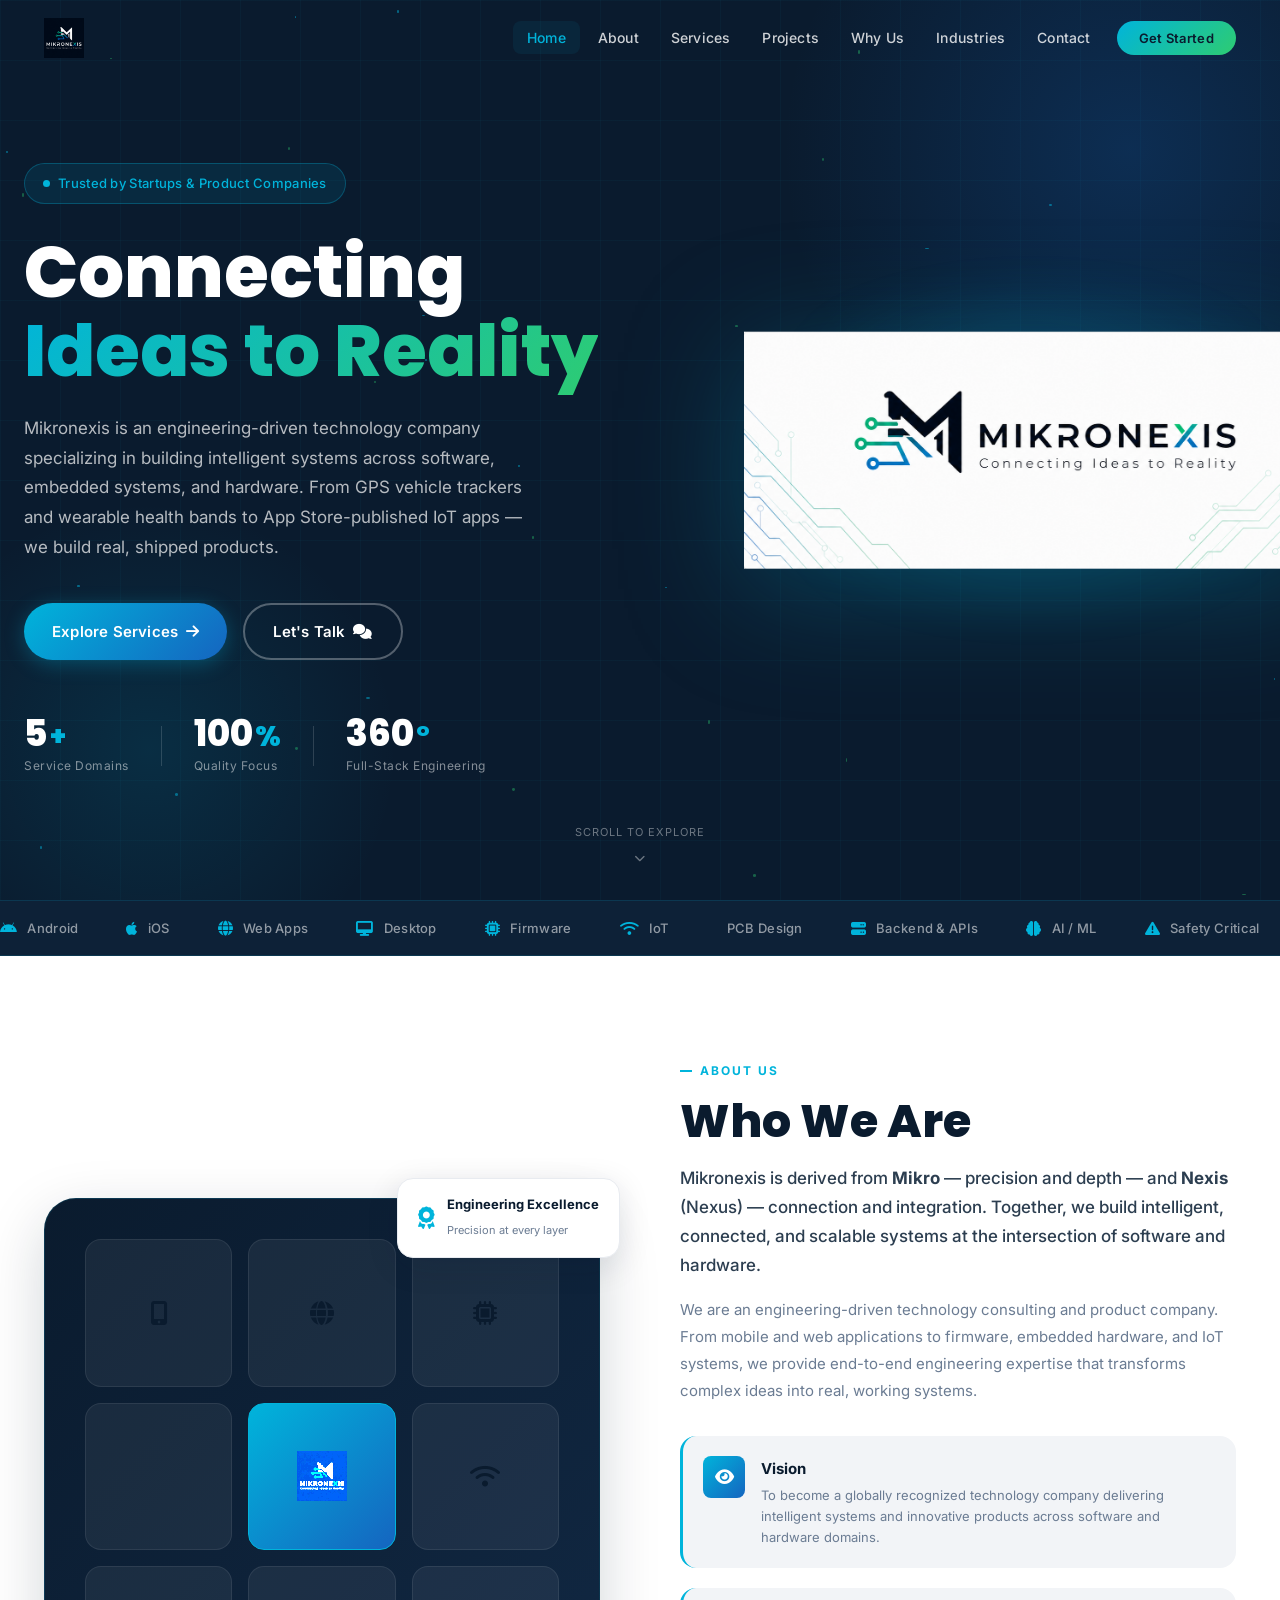
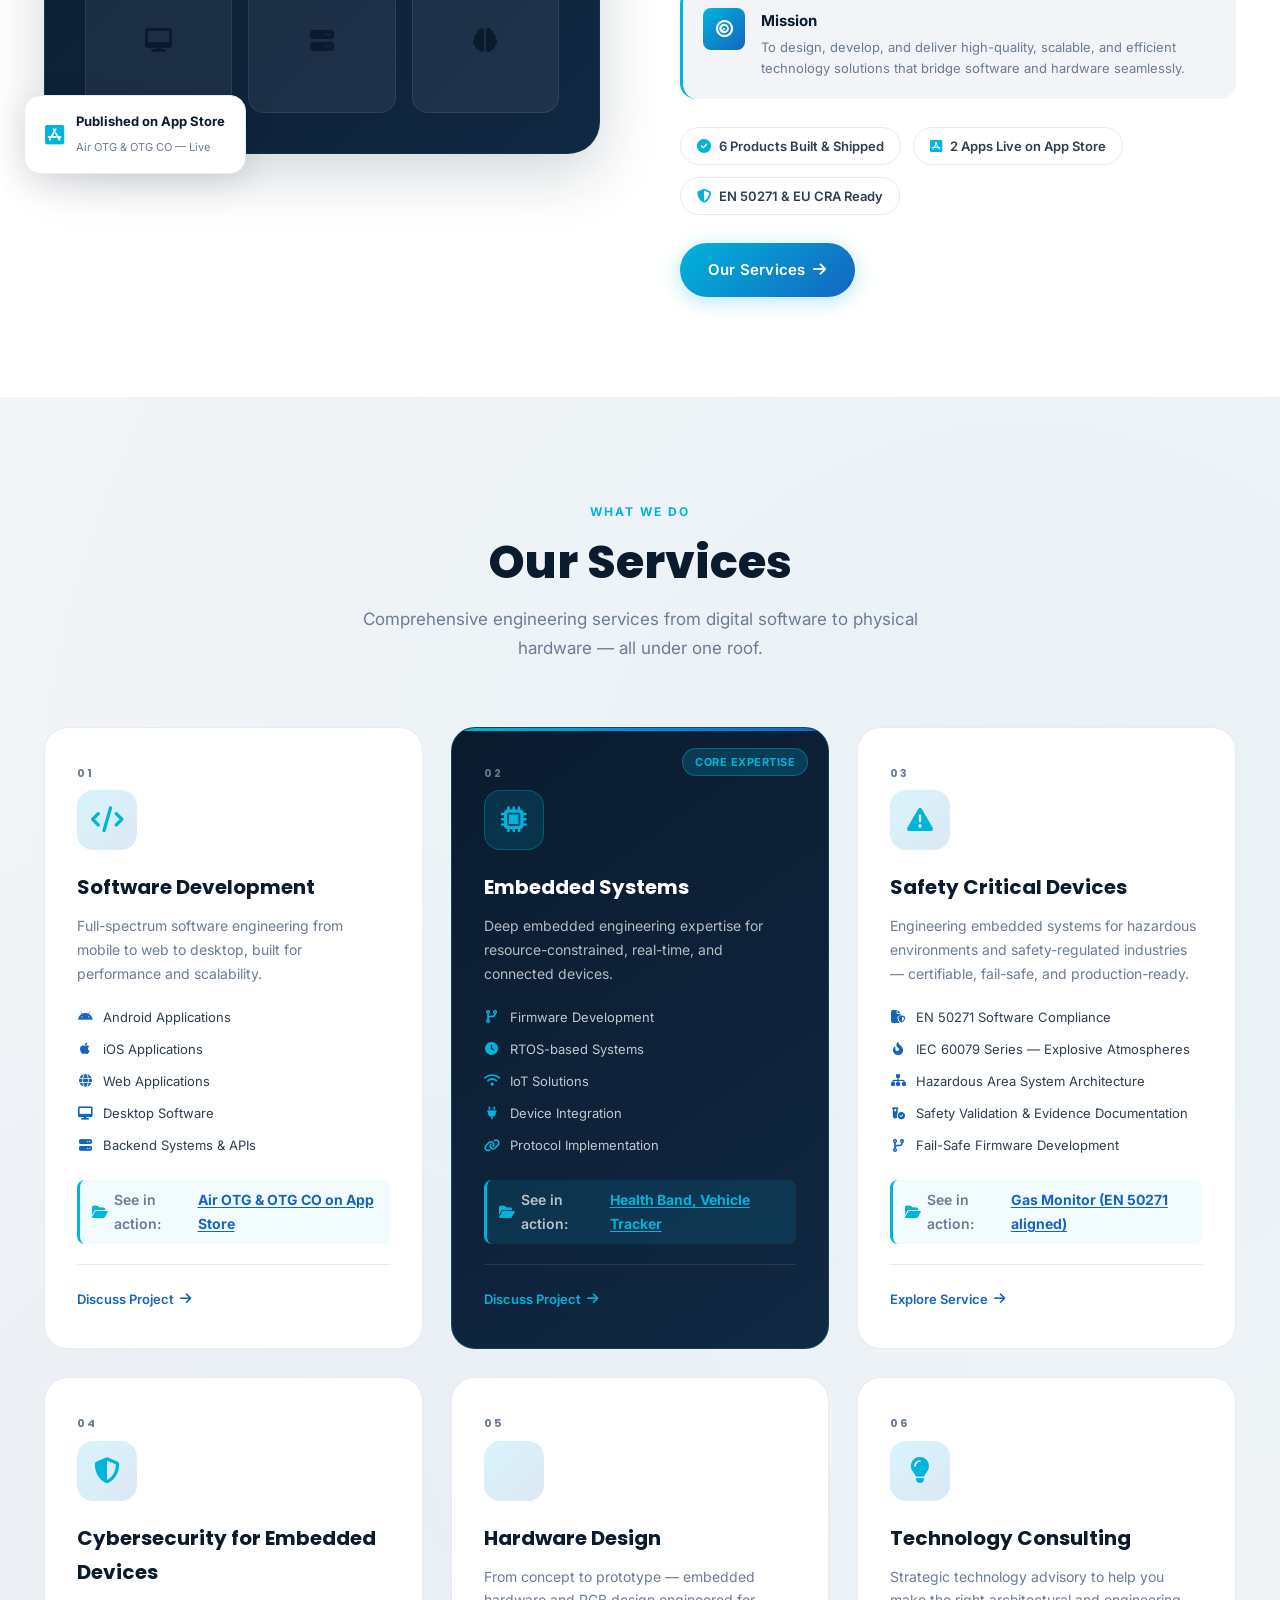
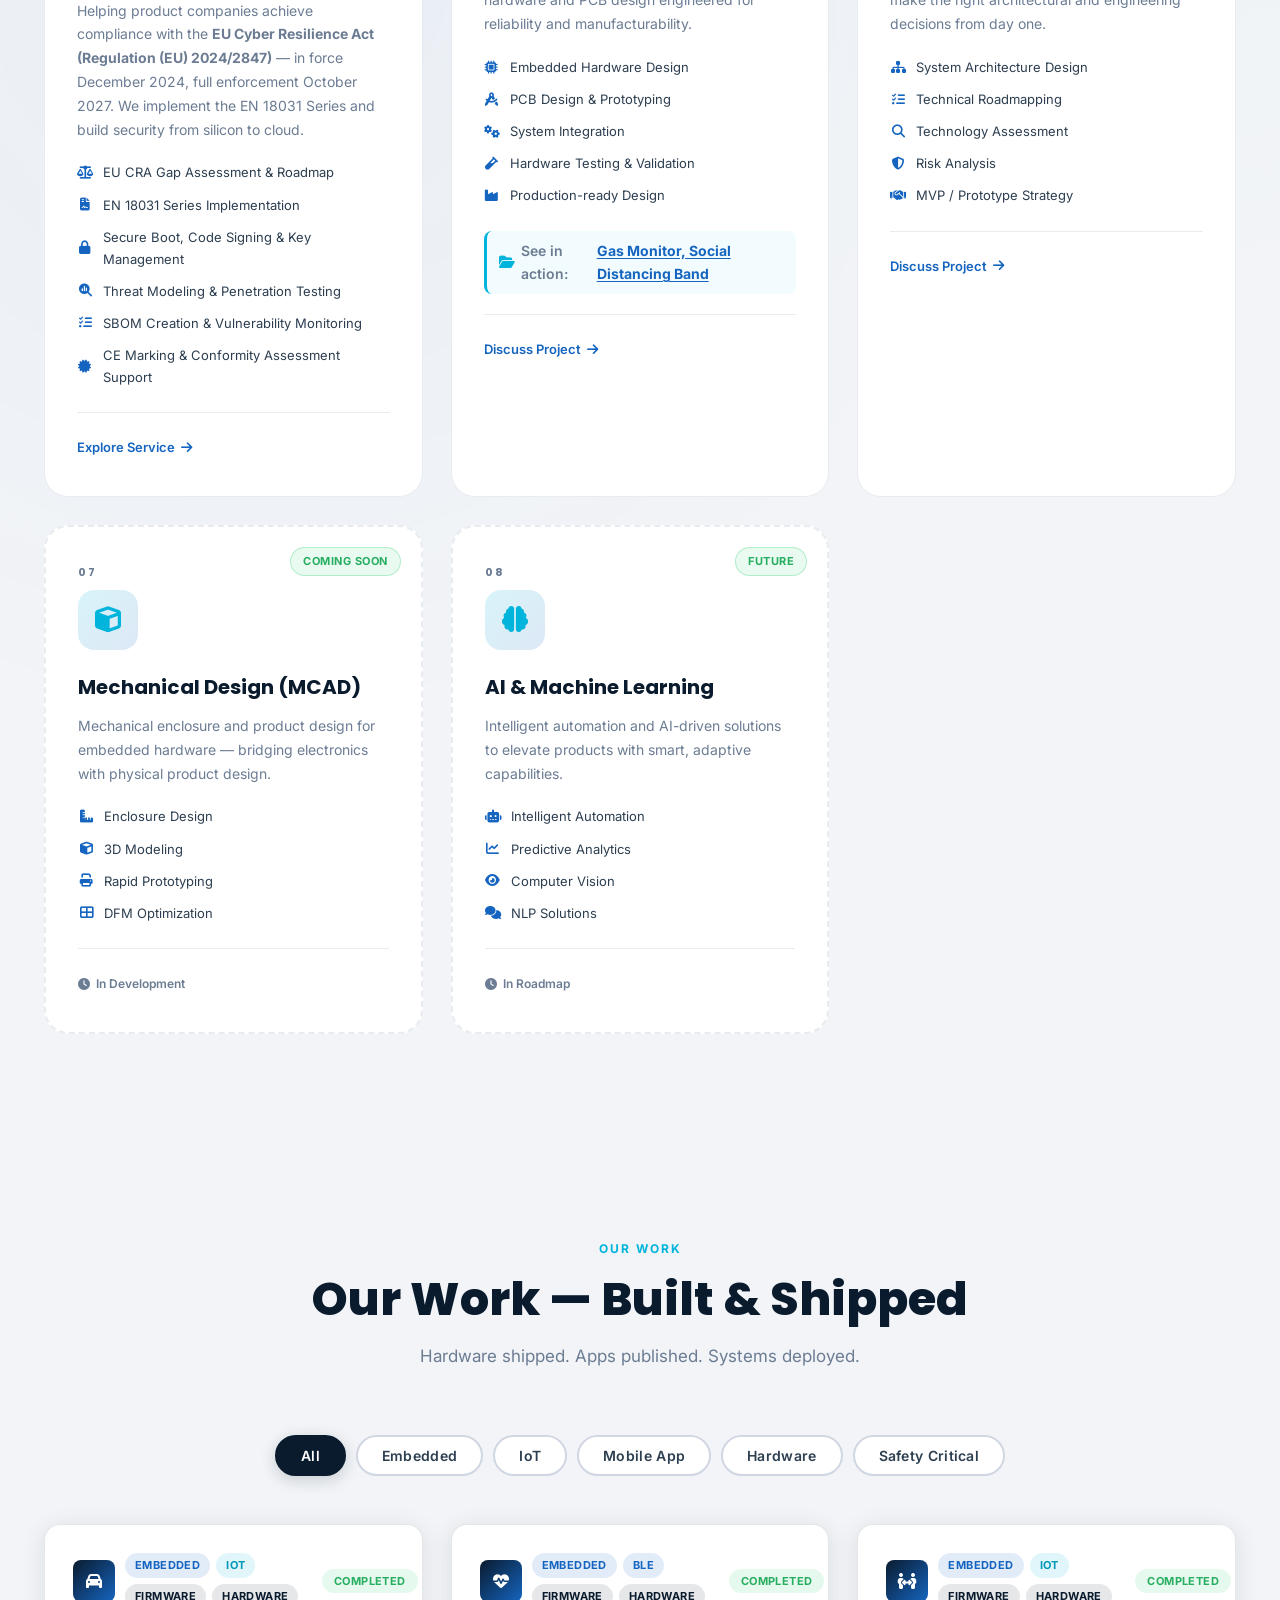
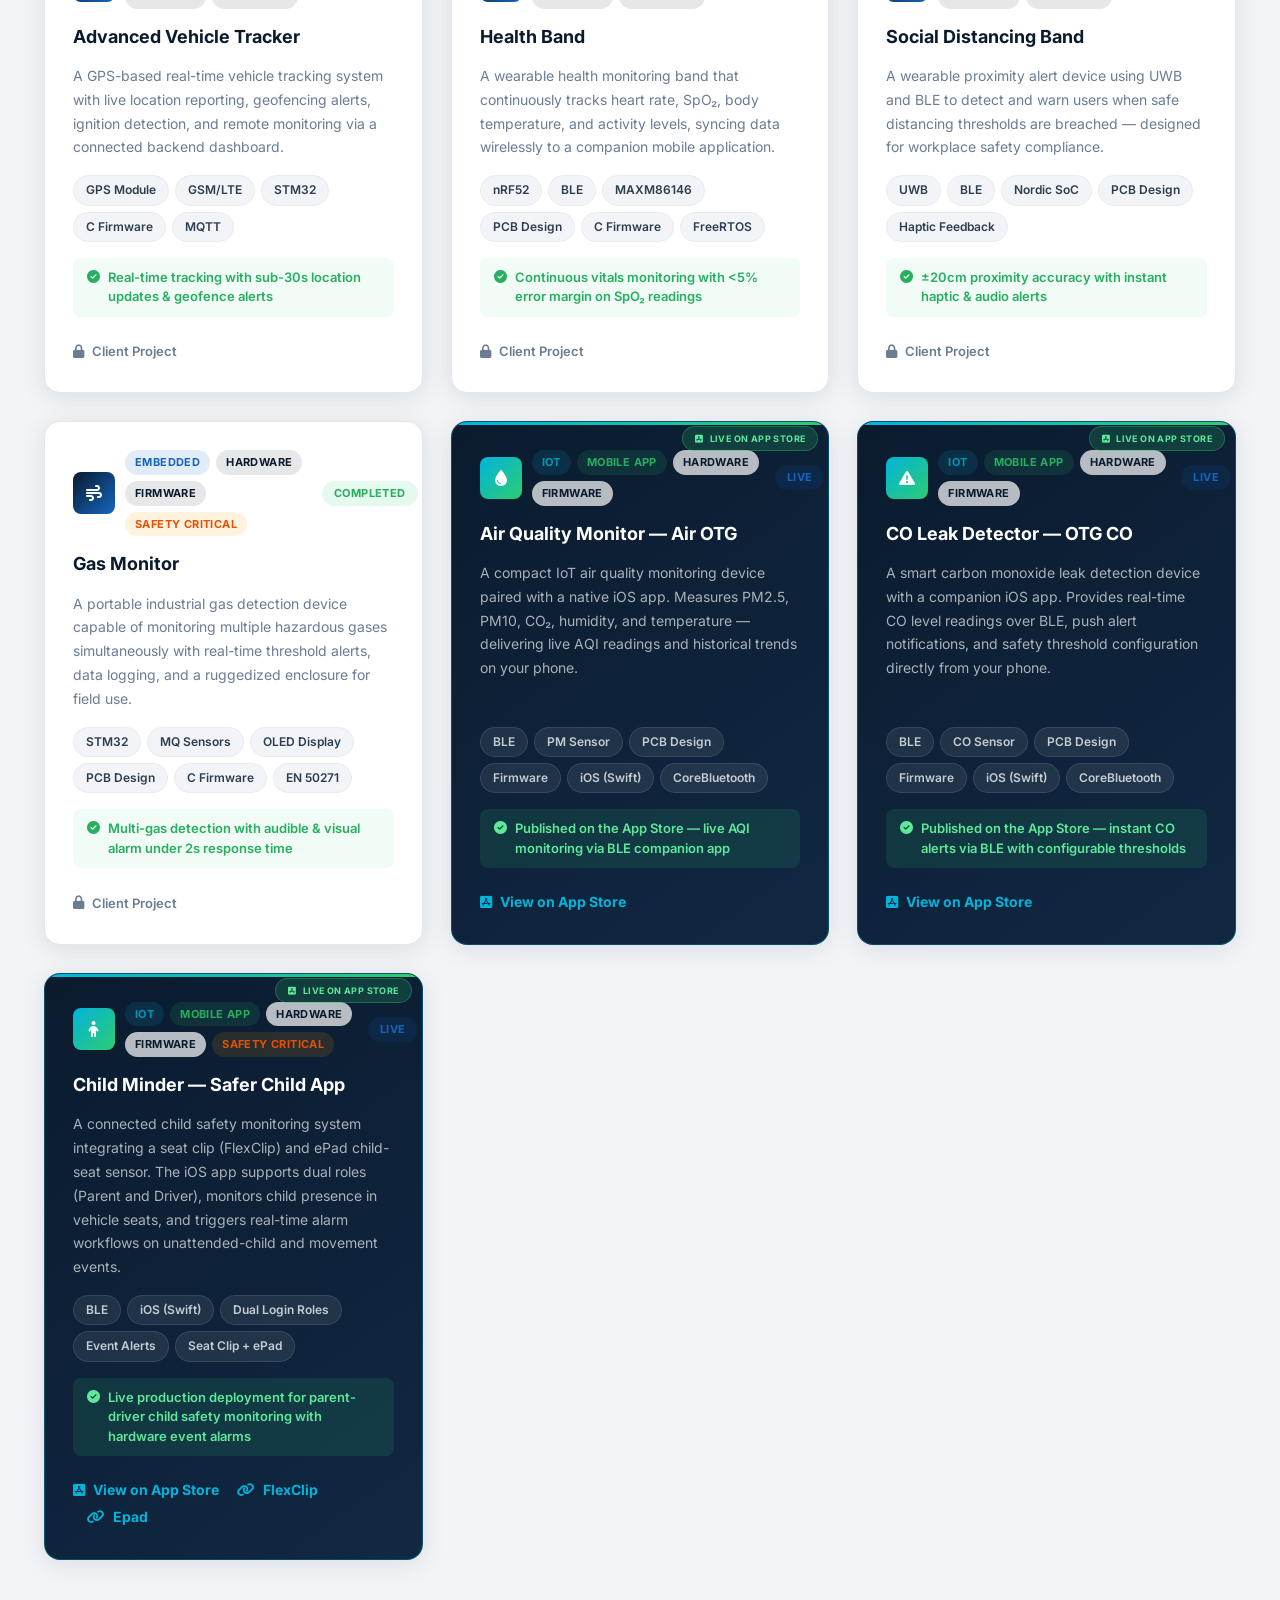
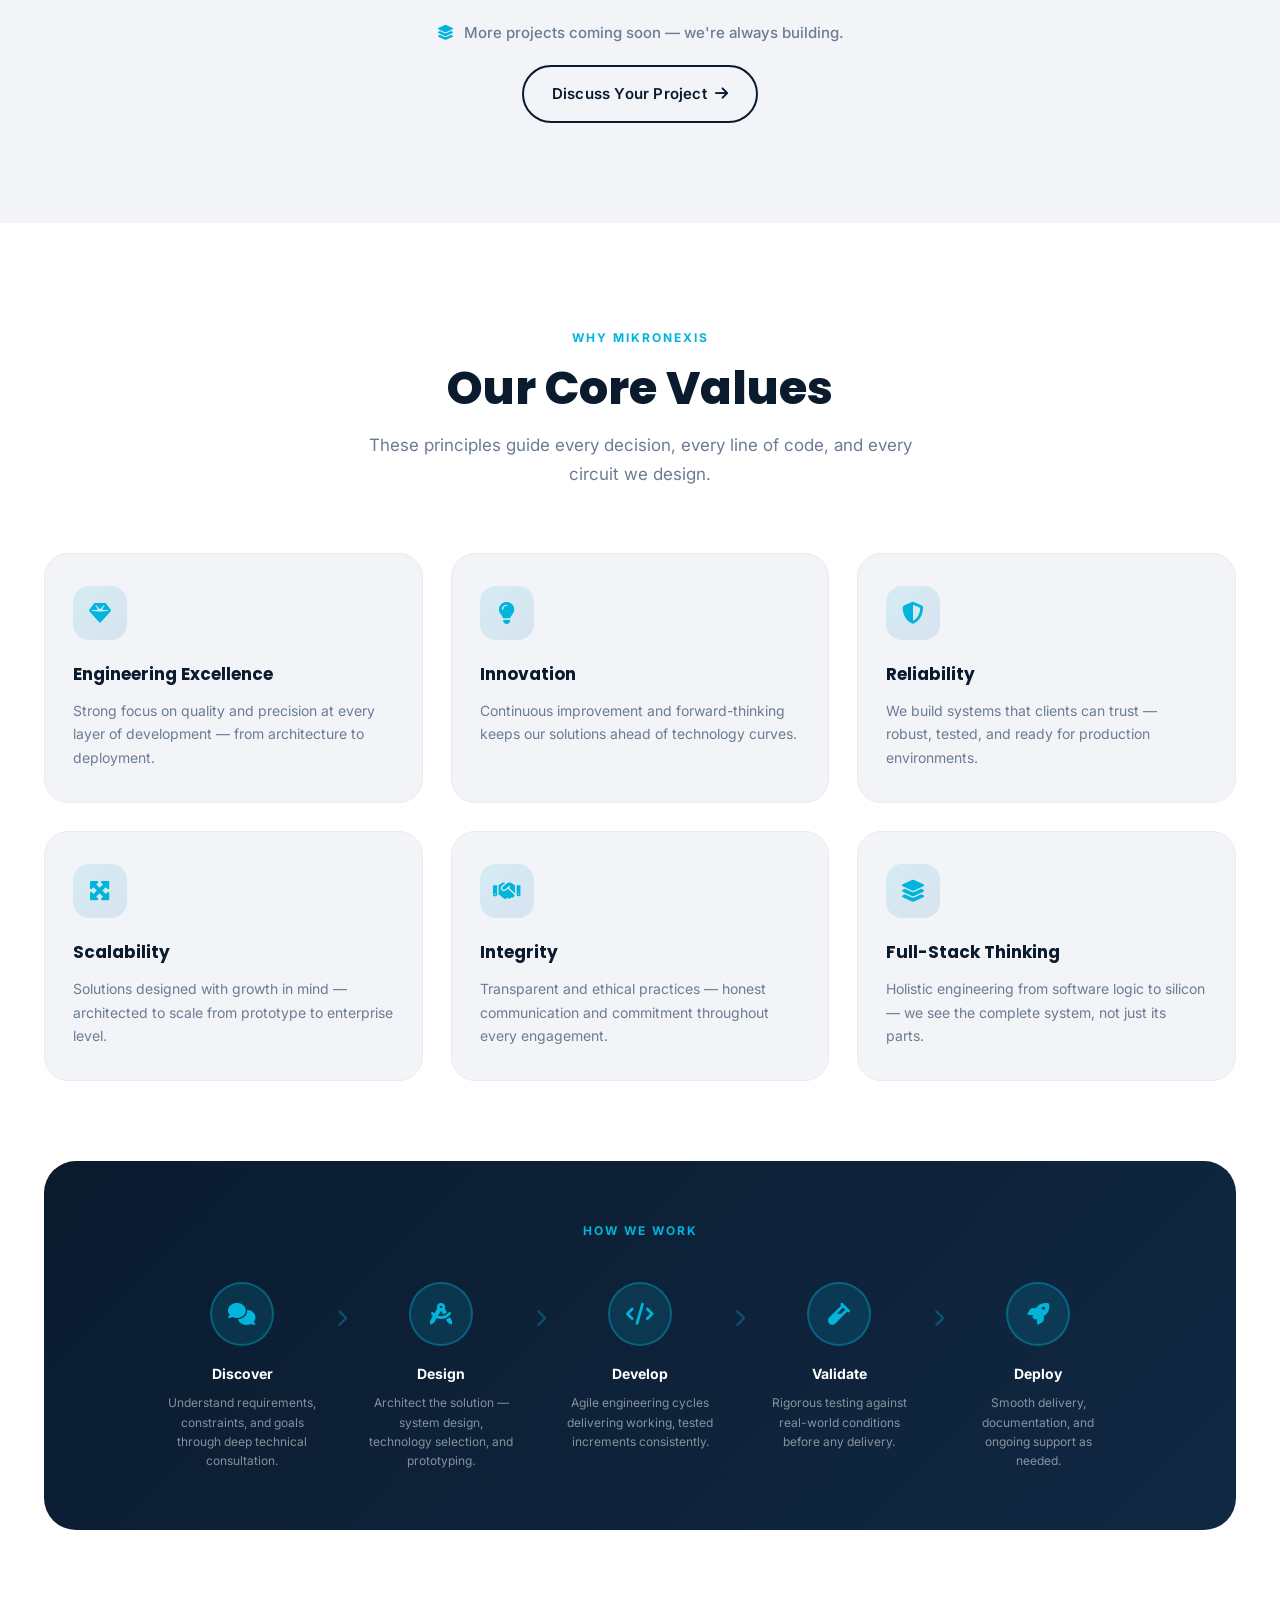
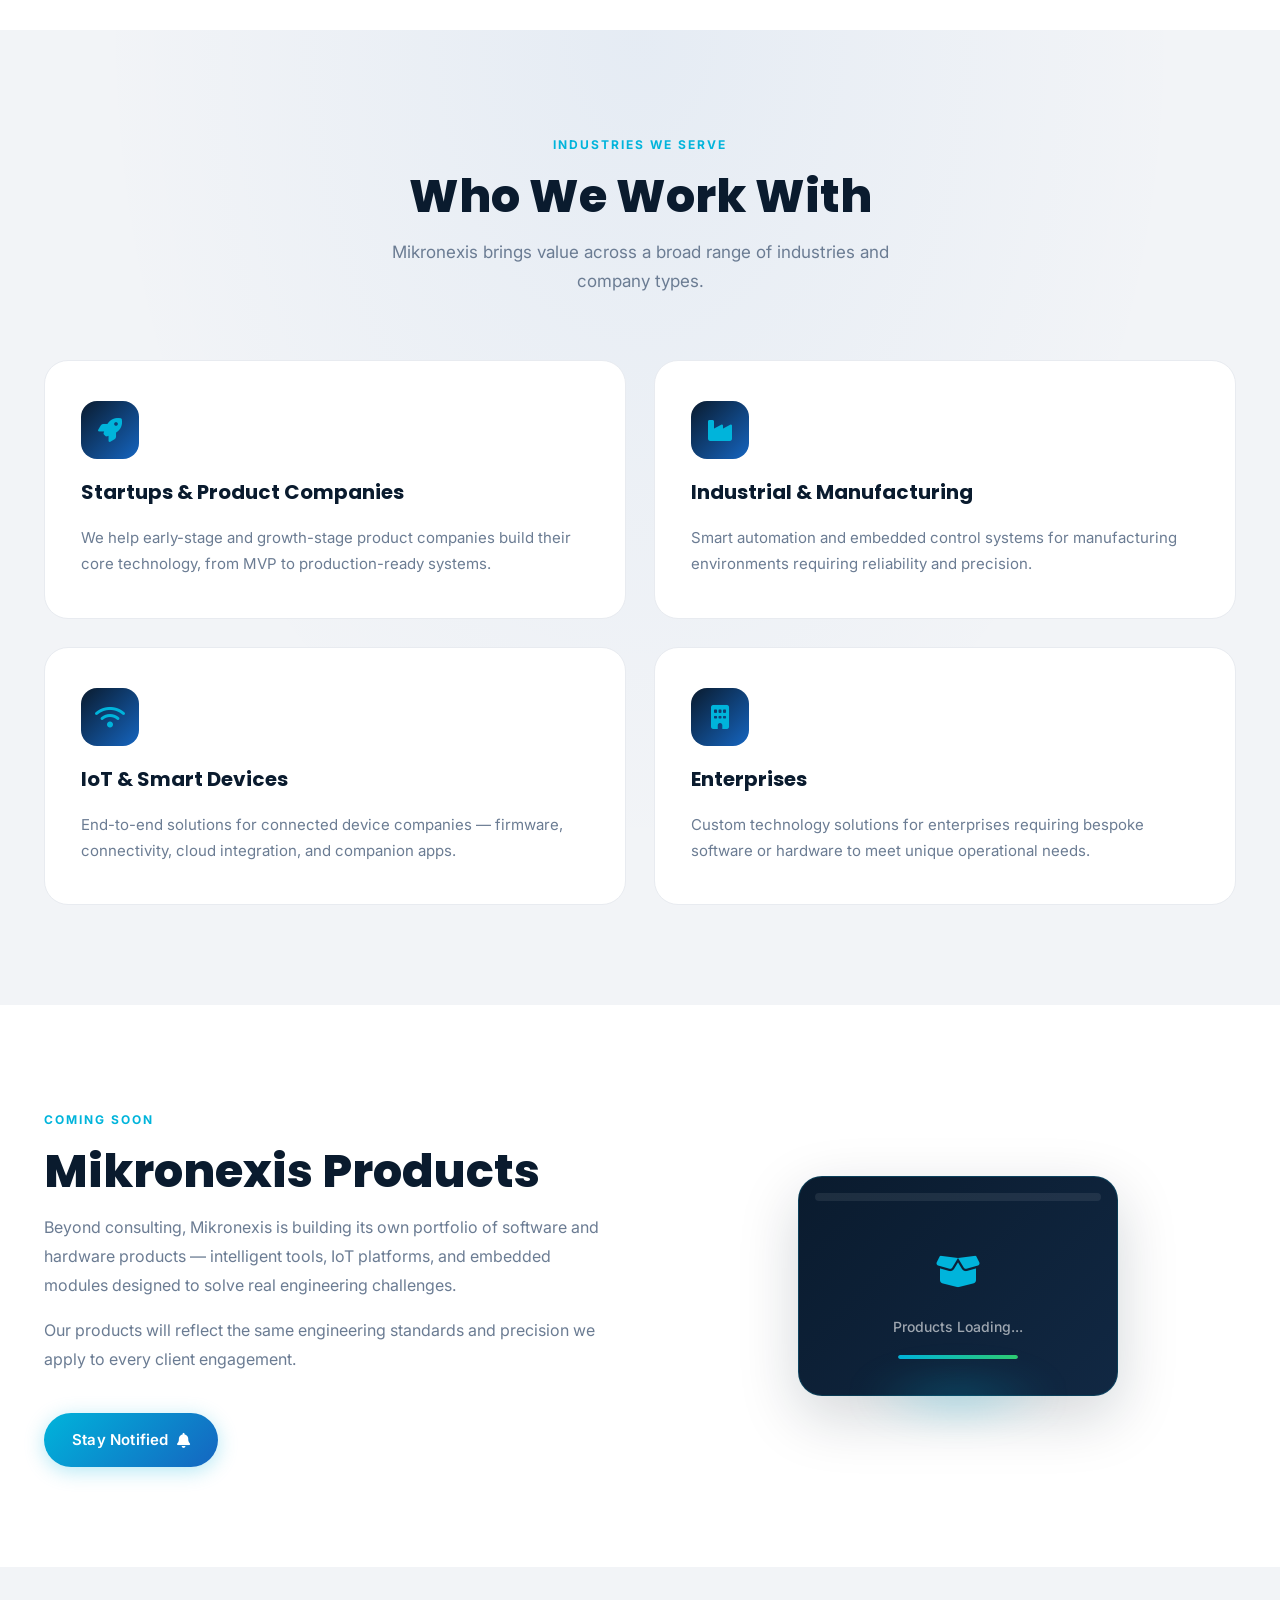
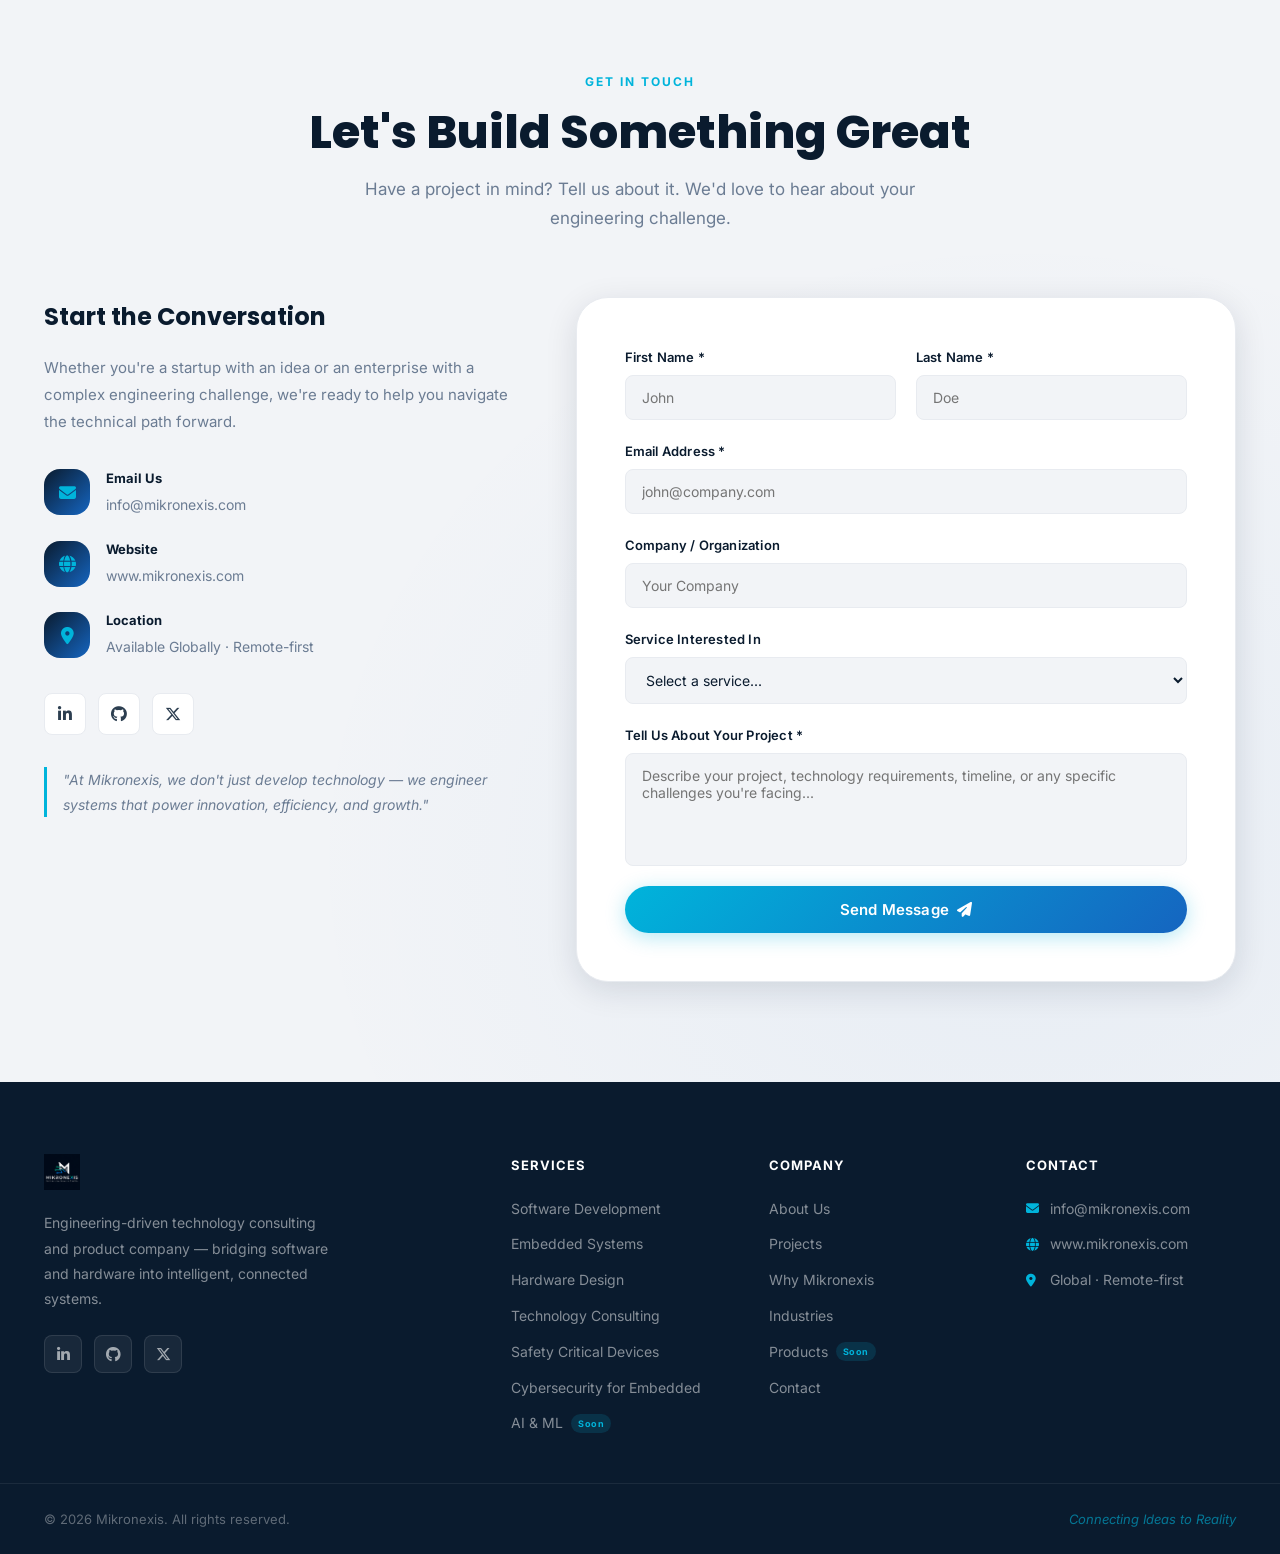
==== commit 8bc560ed: "Final Chanegs on Tags on Project Tabs" ====
--- a/index.html
+++ b/index.html
@@ -435,6 +435,8 @@
             <div class="pc-tags">
               <span class="pc-tag tag-embedded">Embedded</span>
               <span class="pc-tag tag-iot">IoT</span>
+              <span class="pc-tag tag-firmware-white-bg">Firmware</span>
+              <span class="pc-tag tag-hardware-white-bg">Hardware</span>
             </div>
             <span class="pc-status status-completed">Completed</span>
           </div>
@@ -625,6 +627,7 @@
               <span class="pc-tag tag-iot">IoT</span>
               <span class="pc-tag tag-mobile">Mobile App</span>
               <span class="pc-tag tag-hardware">Hardware</span>
+              <span class="pc-tag tag-firmware">Firmware</span>
               <span class="pc-tag tag-safety">Safety Critical</span>
             </div>
             <span class="pc-status status-live">Live</span>
--- a/css/style.css
+++ b/css/style.css
@@ -1781,12 +1781,12 @@
 /* Verified App Store label on featured project cards */
 .pc-verified-label {
   position: absolute;
-  top: 16px;
-  right: 16px;
+  top: 4px;
+  right: 10px;
   display: inline-flex;
   align-items: center;
   gap: 6px;
-  font-size: 11px;
+  font-size: 9px;
   font-weight: 700;
   letter-spacing: 0.4px;
   text-transform: uppercase;
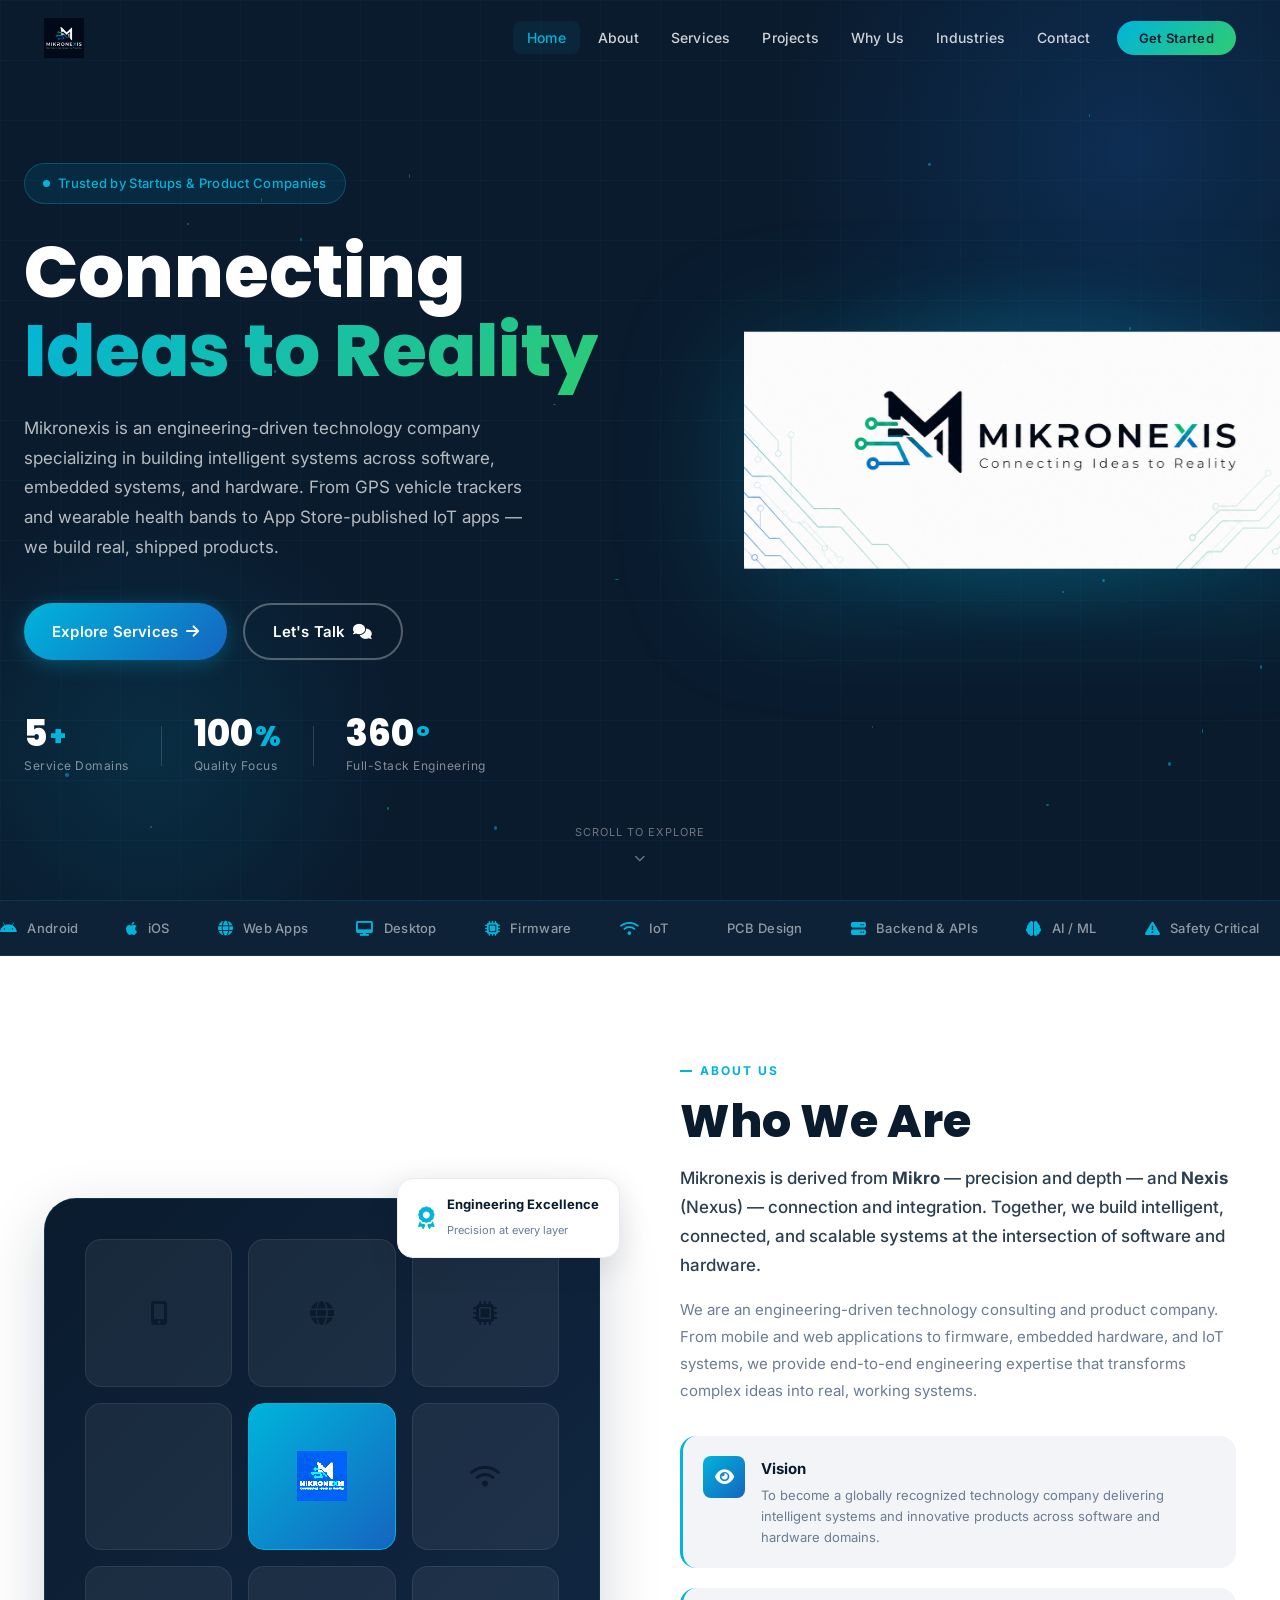
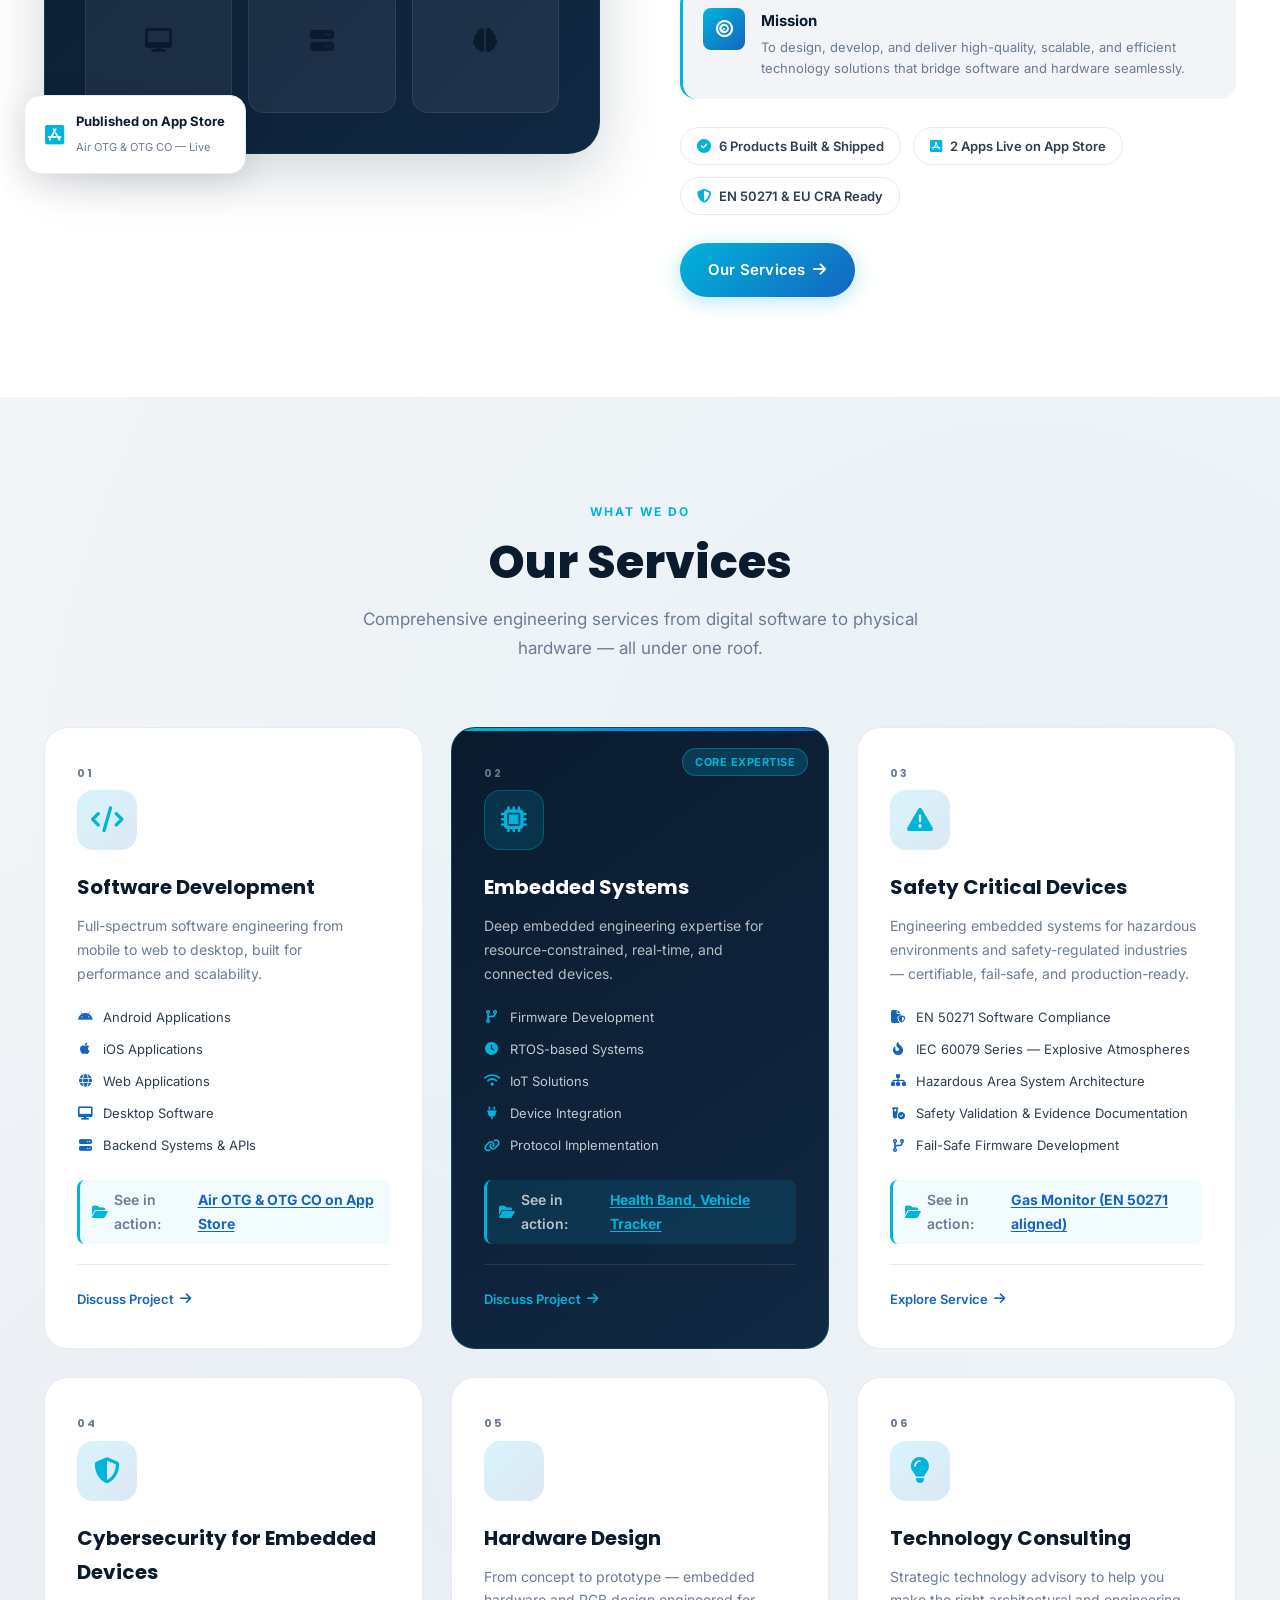
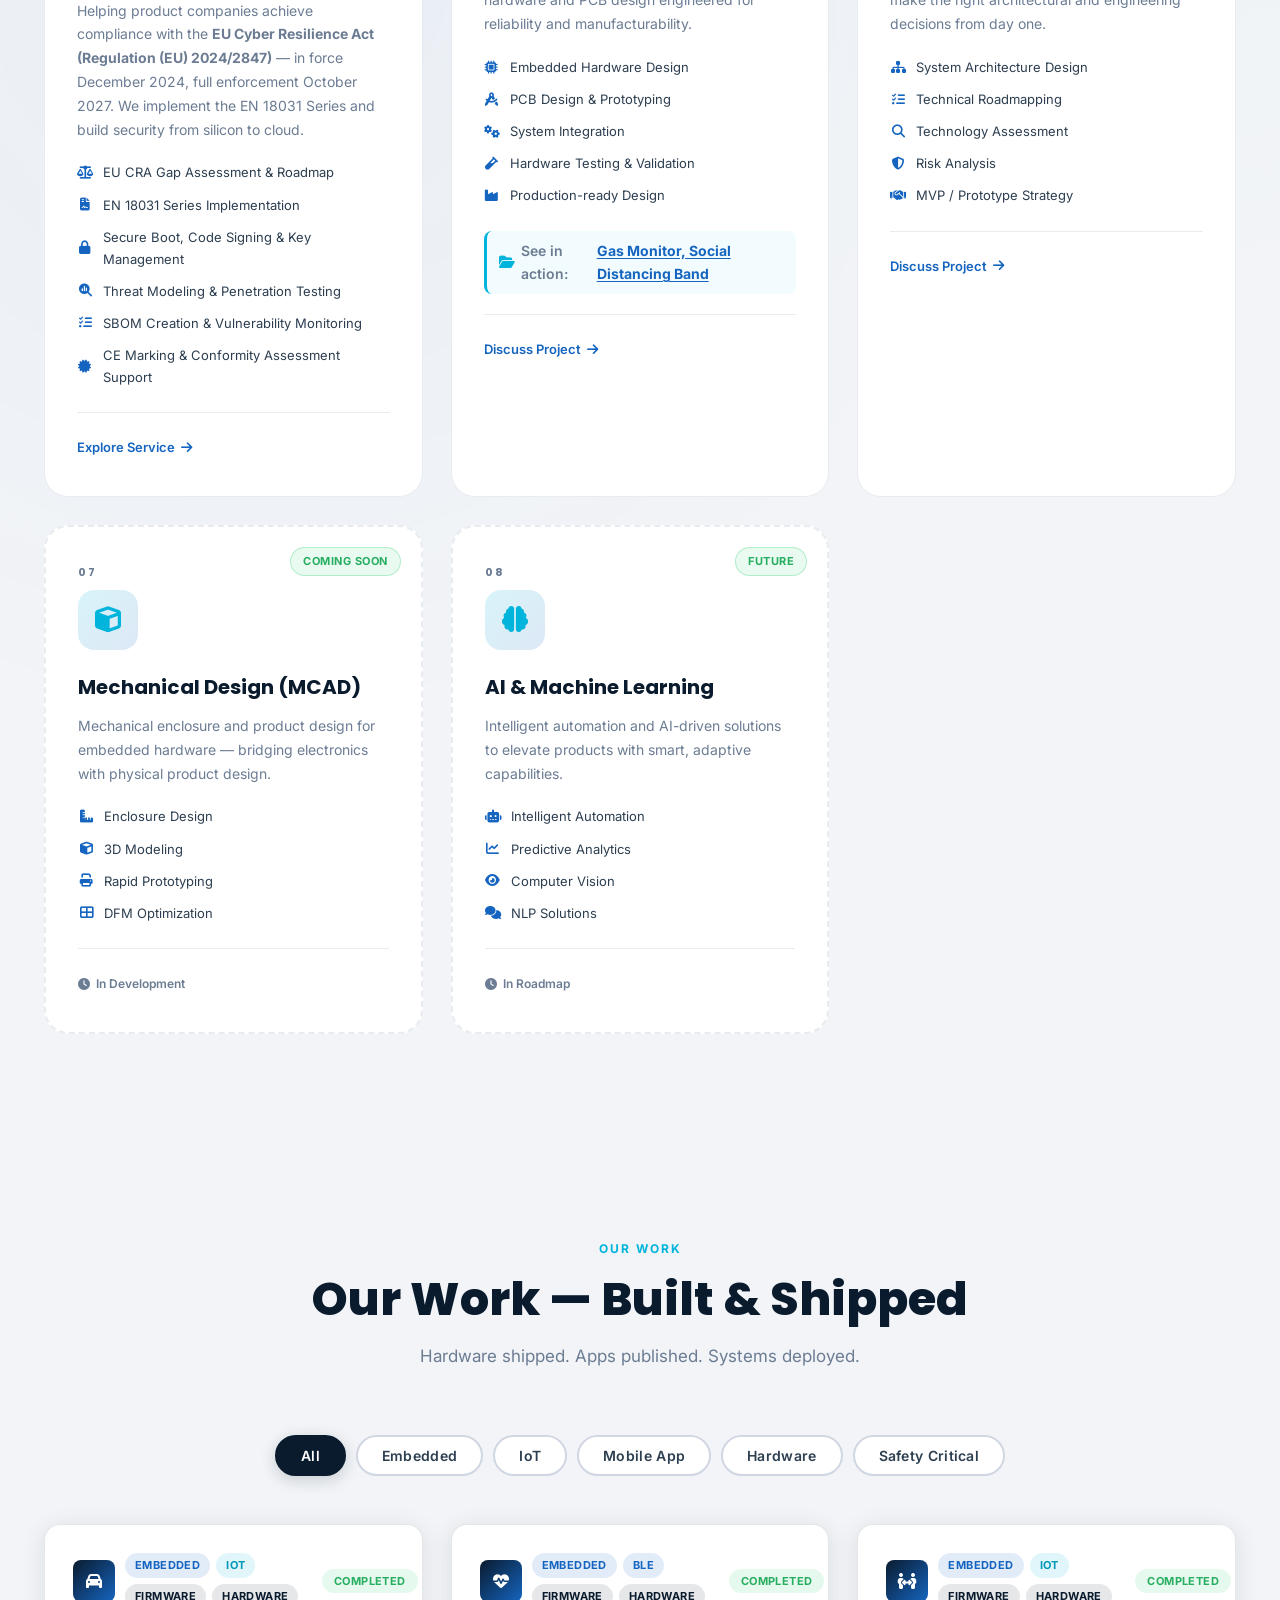
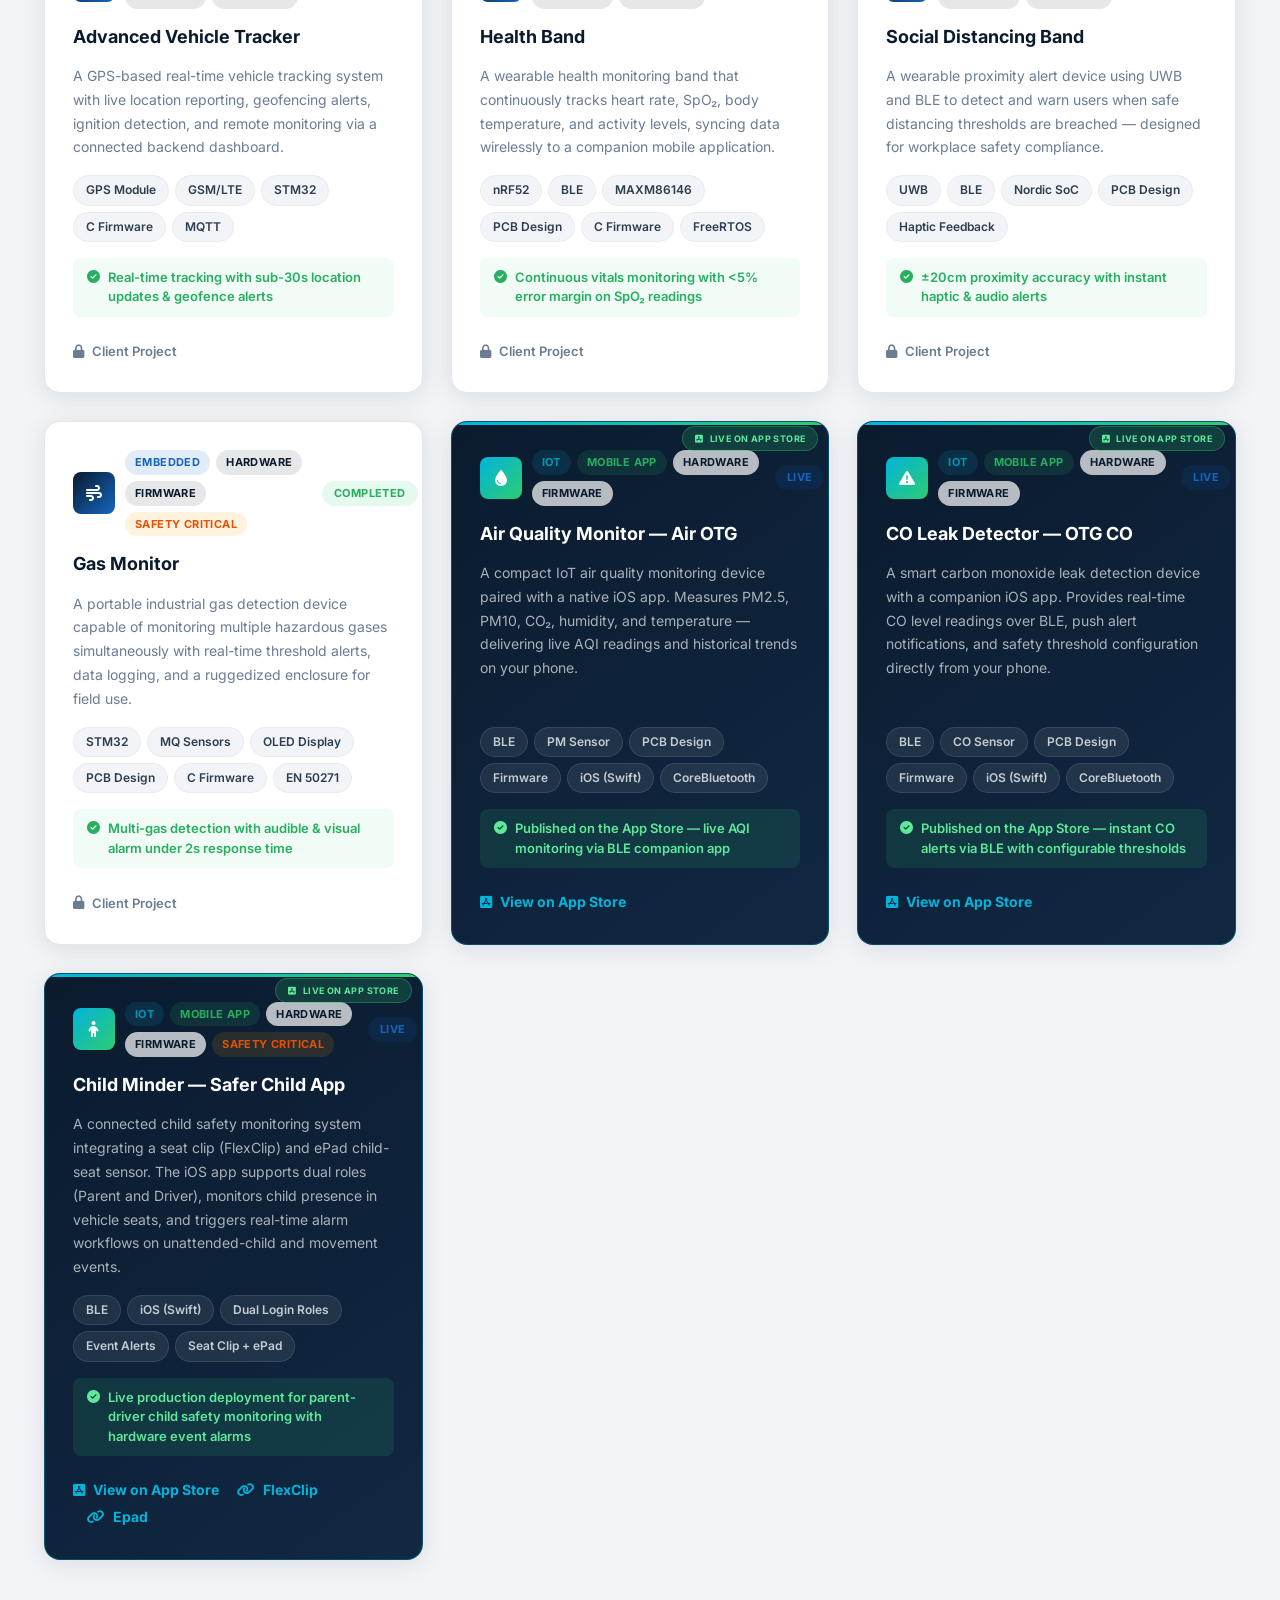
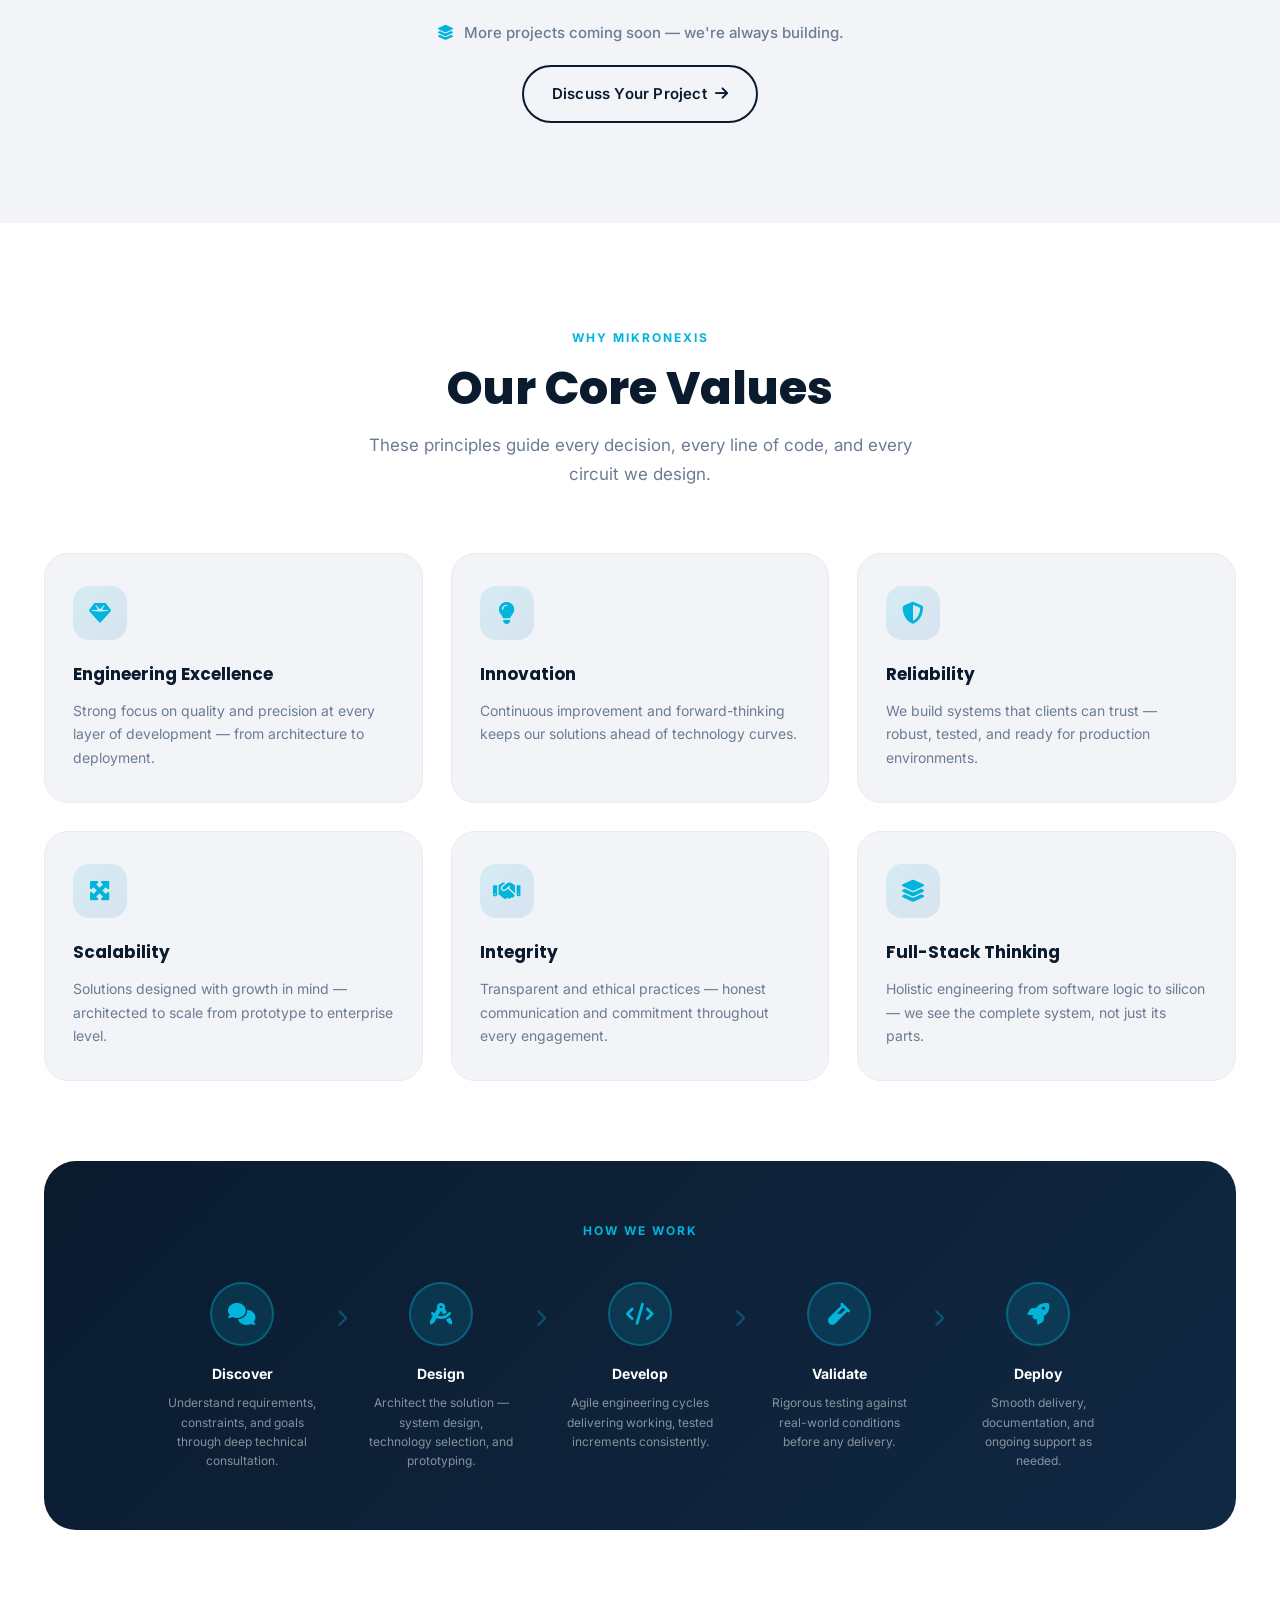
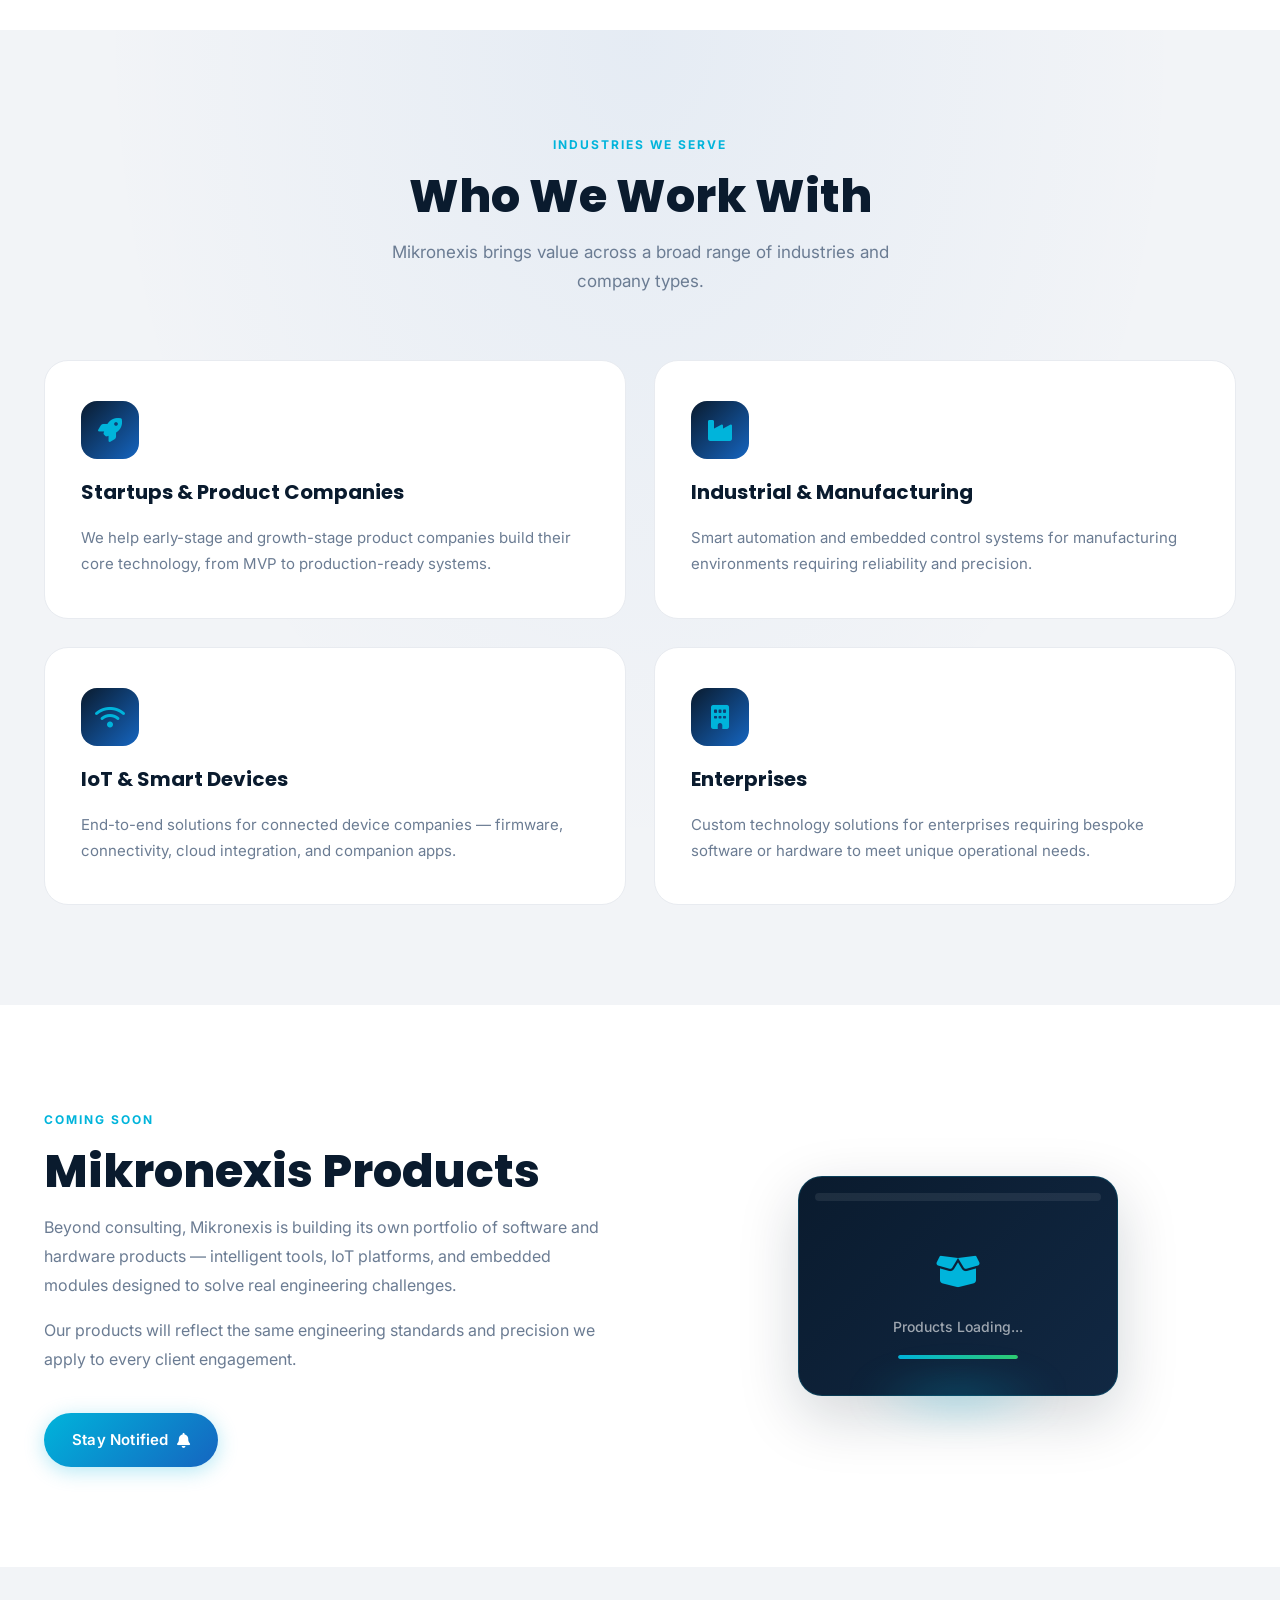
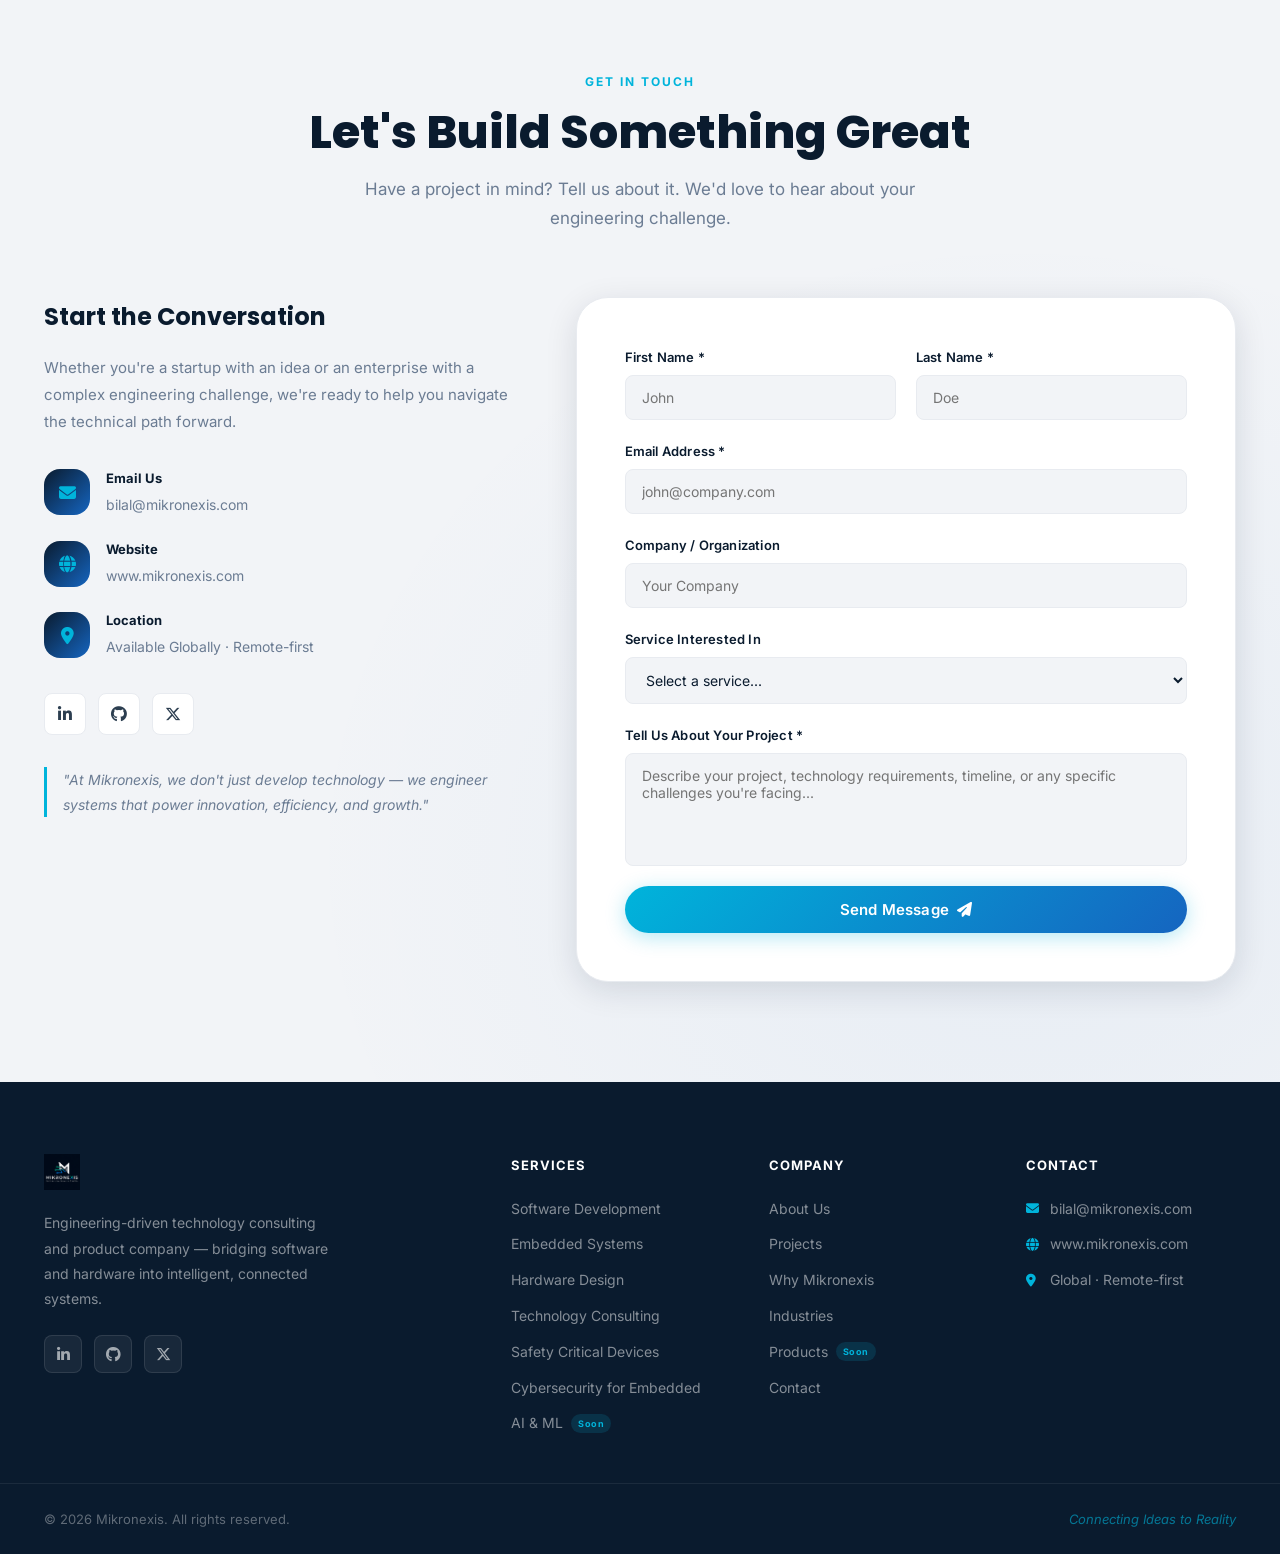
==== commit 82f7e687: "Added Email to Contact forma ndadded support to send email using Formspree.io" ====
--- a/index.html
+++ b/index.html
@@ -836,7 +836,7 @@
               <div class="ci-icon"><i class="fas fa-envelope"></i></div>
               <div>
                 <strong>Email Us</strong>
-                <span>info@mikronexis.com</span>
+                <span>bilal@mikronexis.com</span>
               </div>
             </div>
             <div class="contact-item">
@@ -970,7 +970,7 @@
           <div class="footer-col">
             <h4>Contact</h4>
             <ul>
-              <li><i class="fas fa-envelope"></i> info@mikronexis.com</li>
+              <li><i class="fas fa-envelope"></i> bilal@mikronexis.com</li>
               <li><i class="fas fa-globe"></i> www.mikronexis.com</li>
               <li><i class="fas fa-map-marker-alt"></i> Global · Remote-first</li>
             </ul>
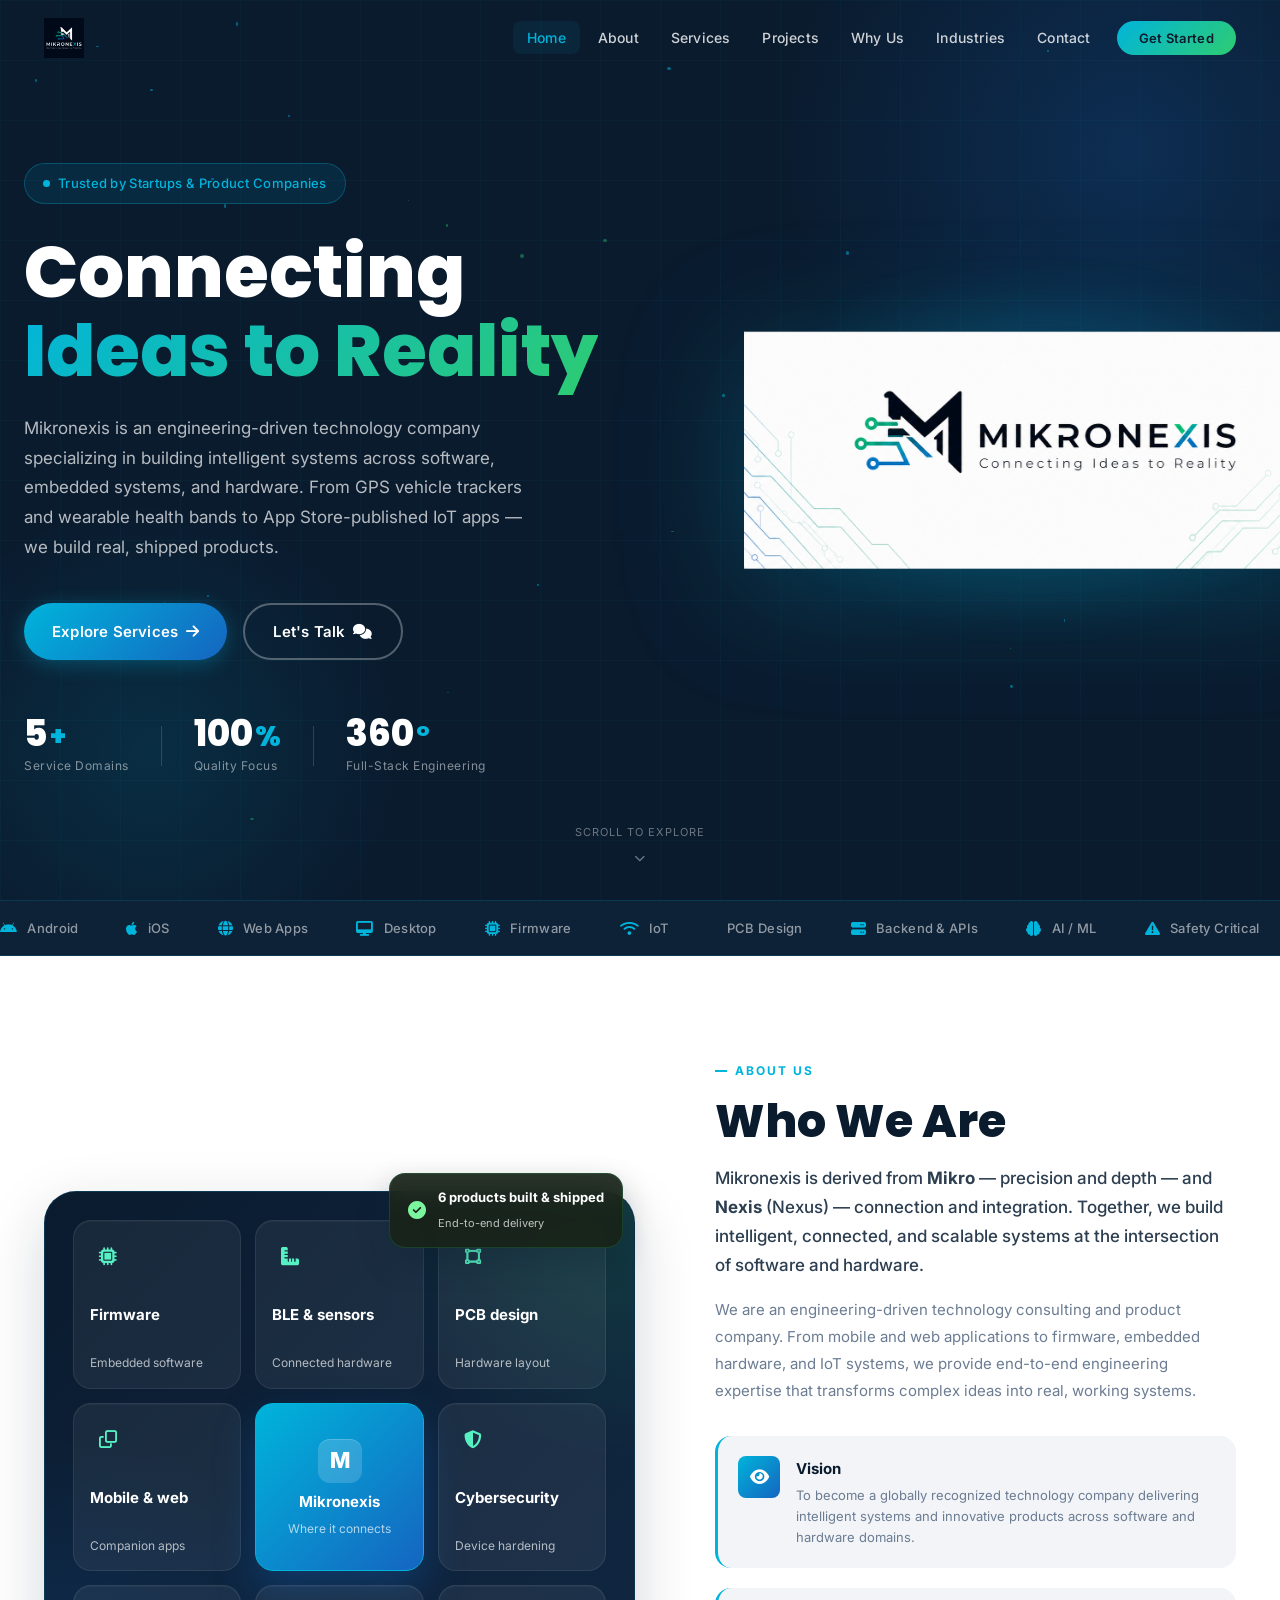
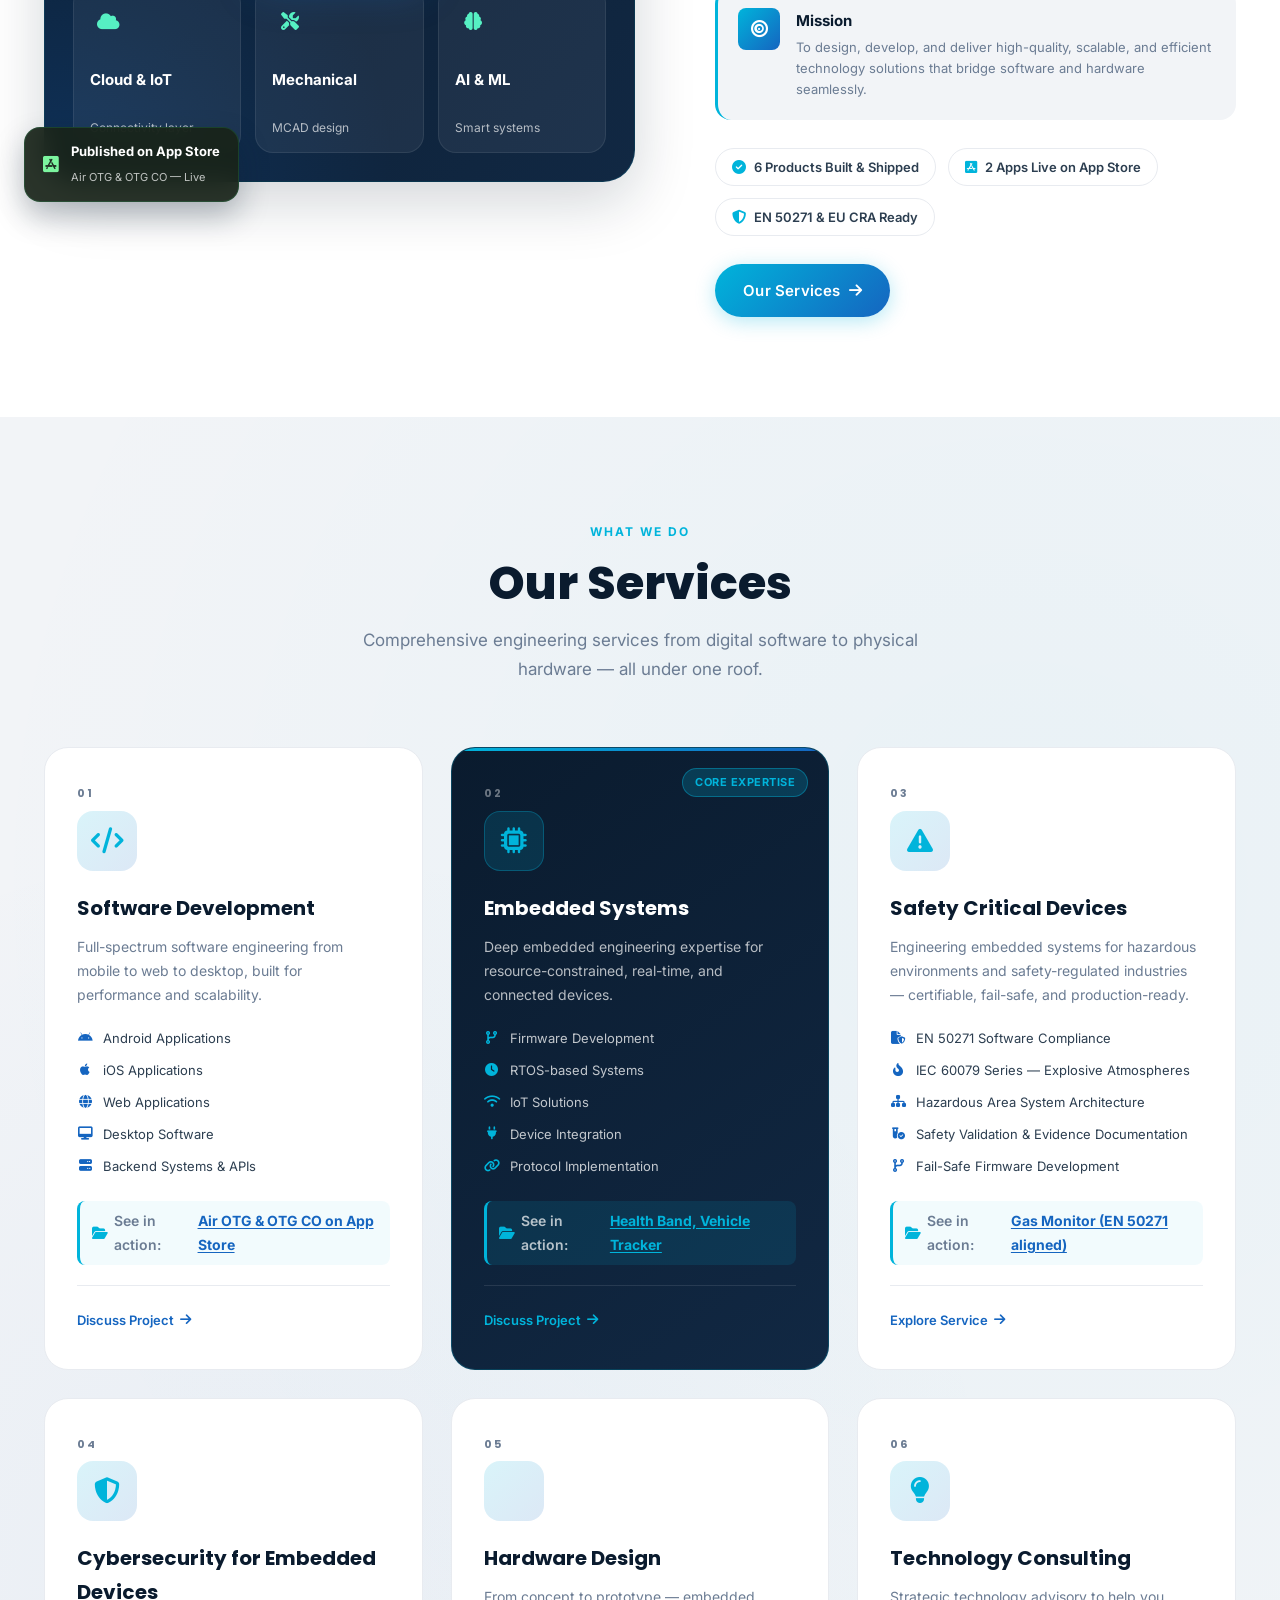
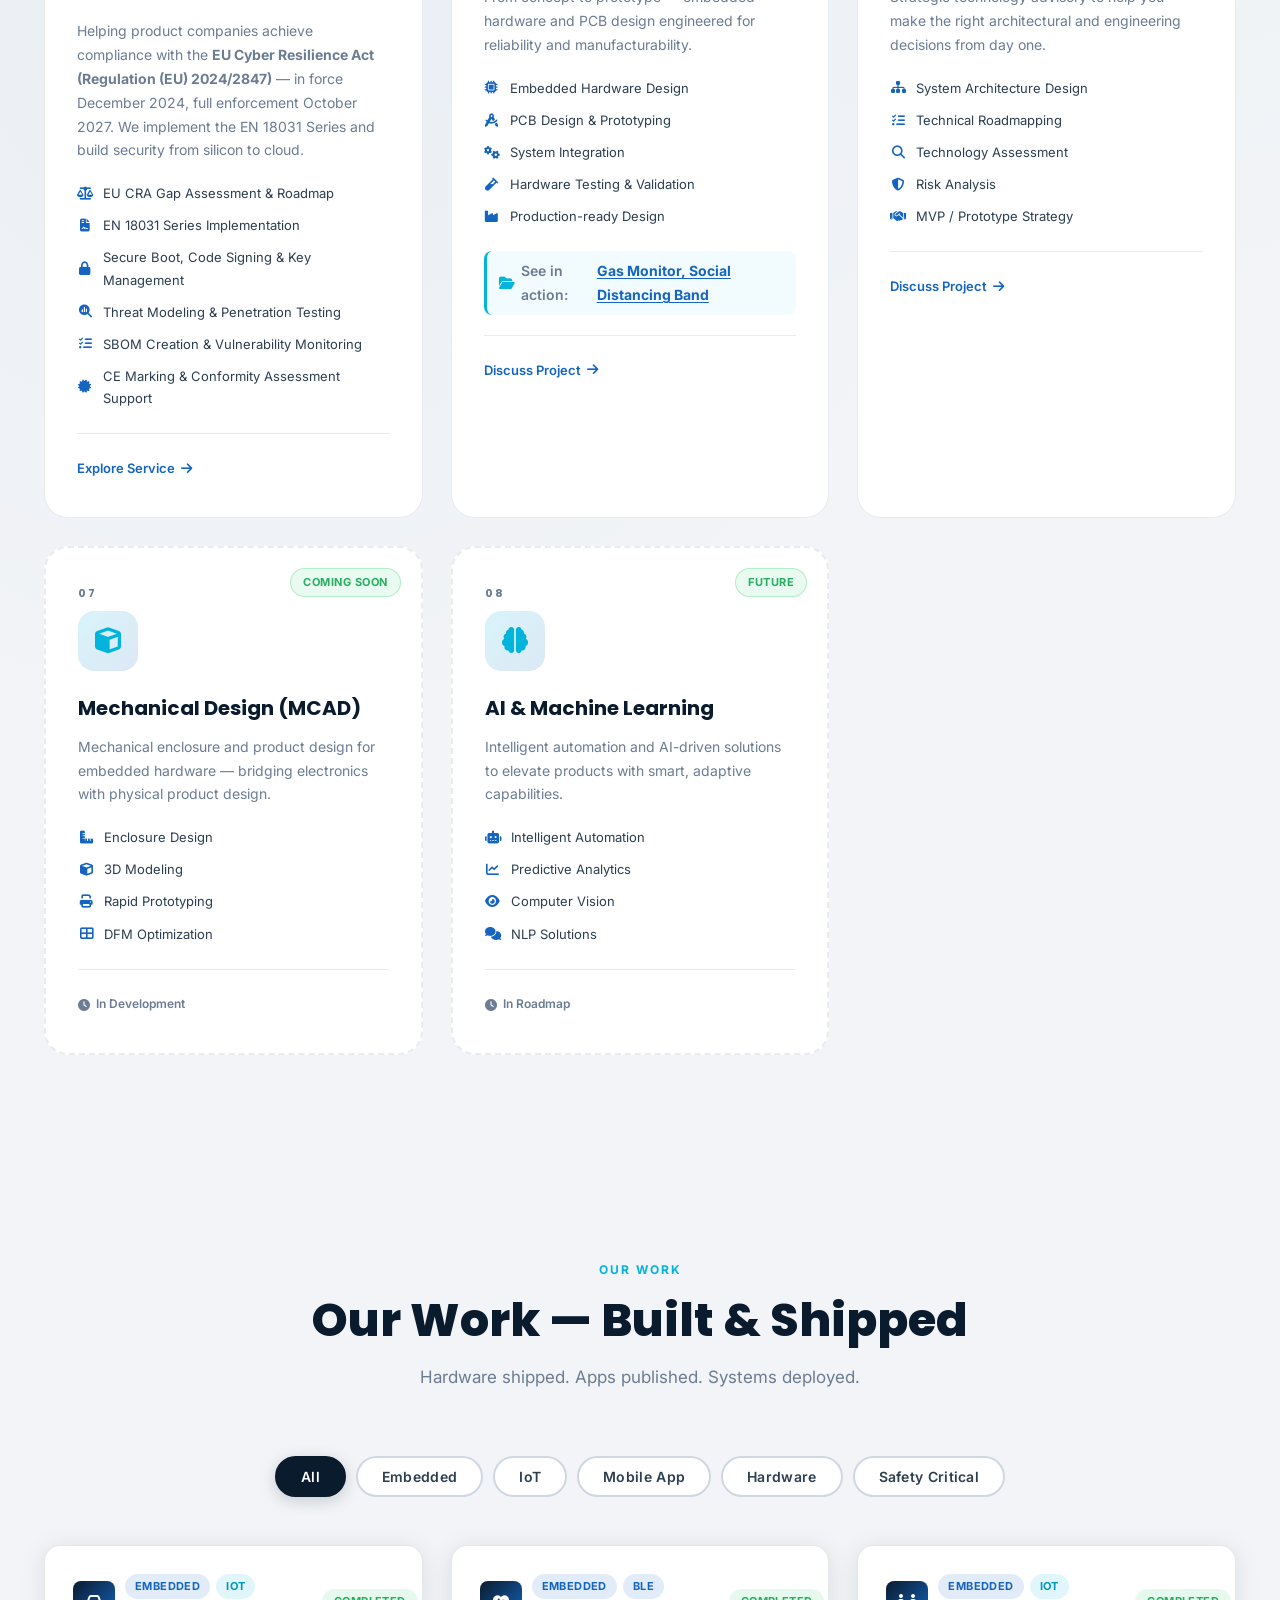
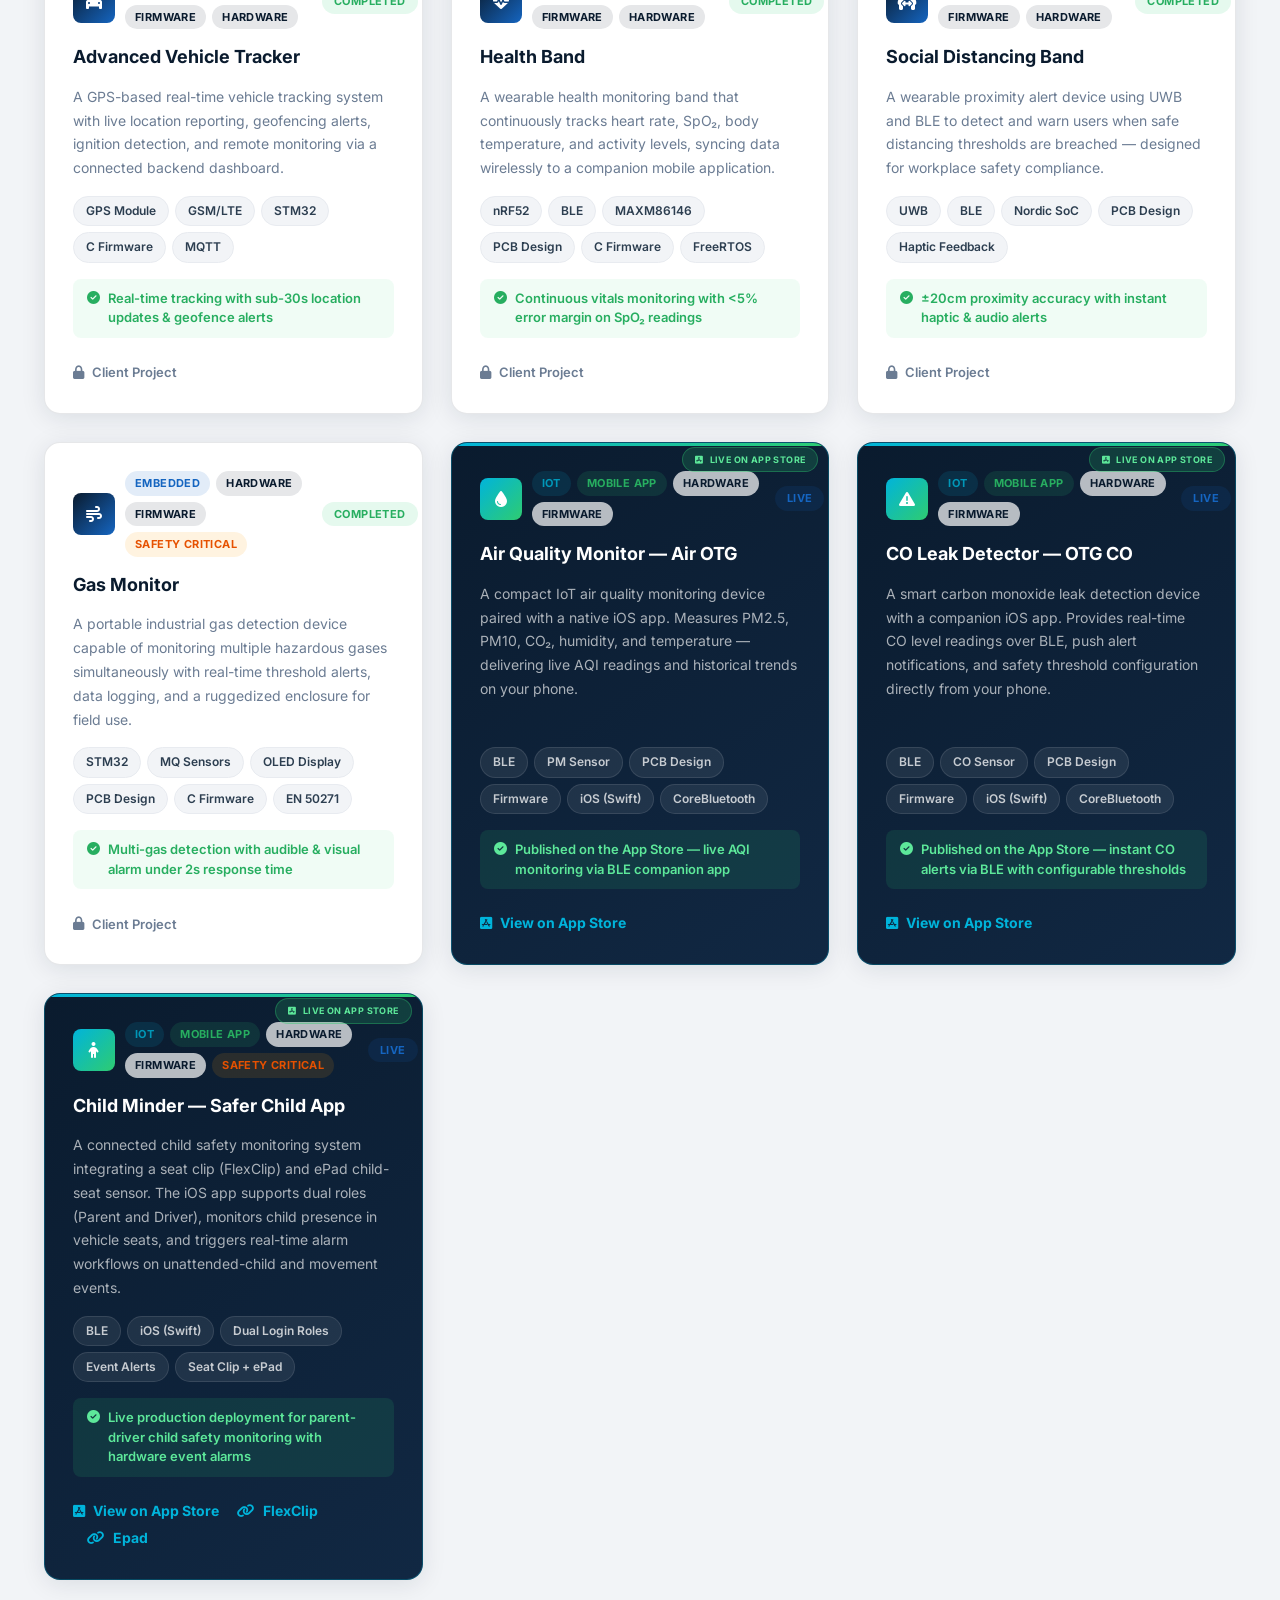
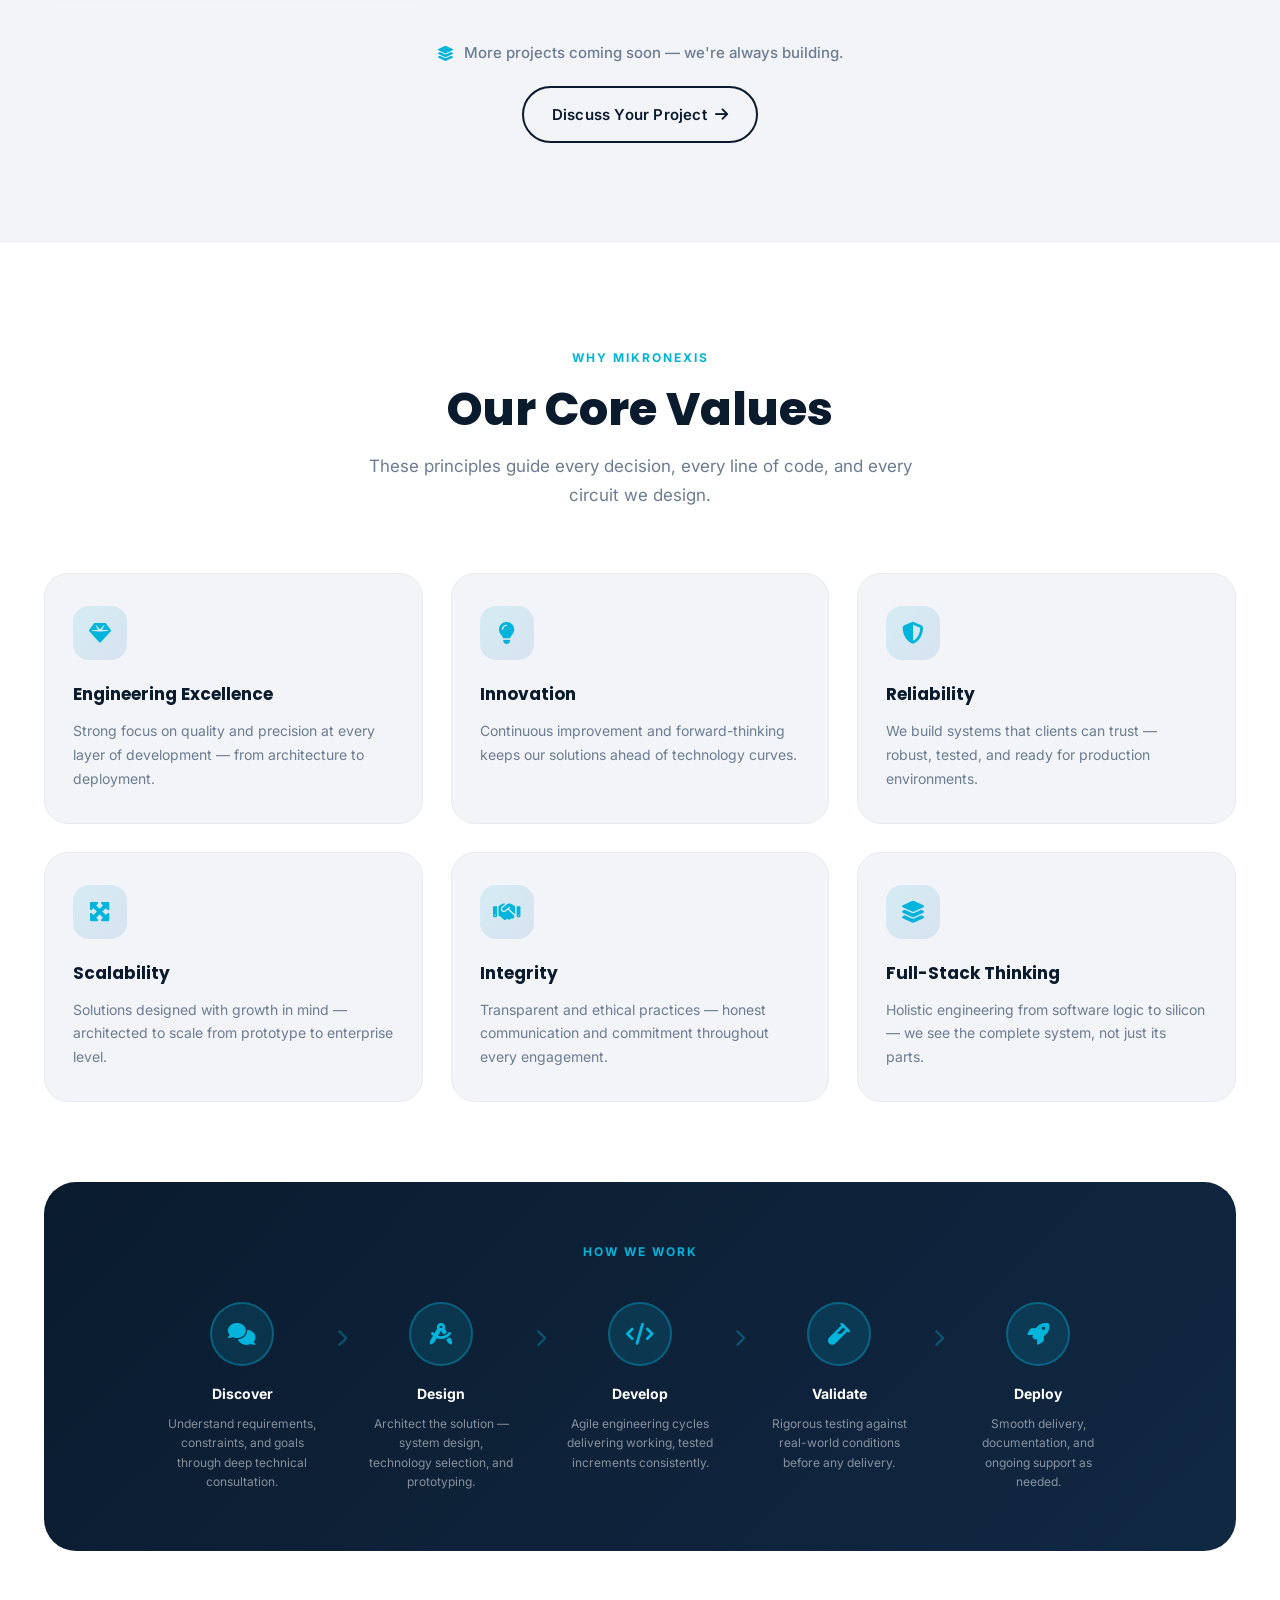
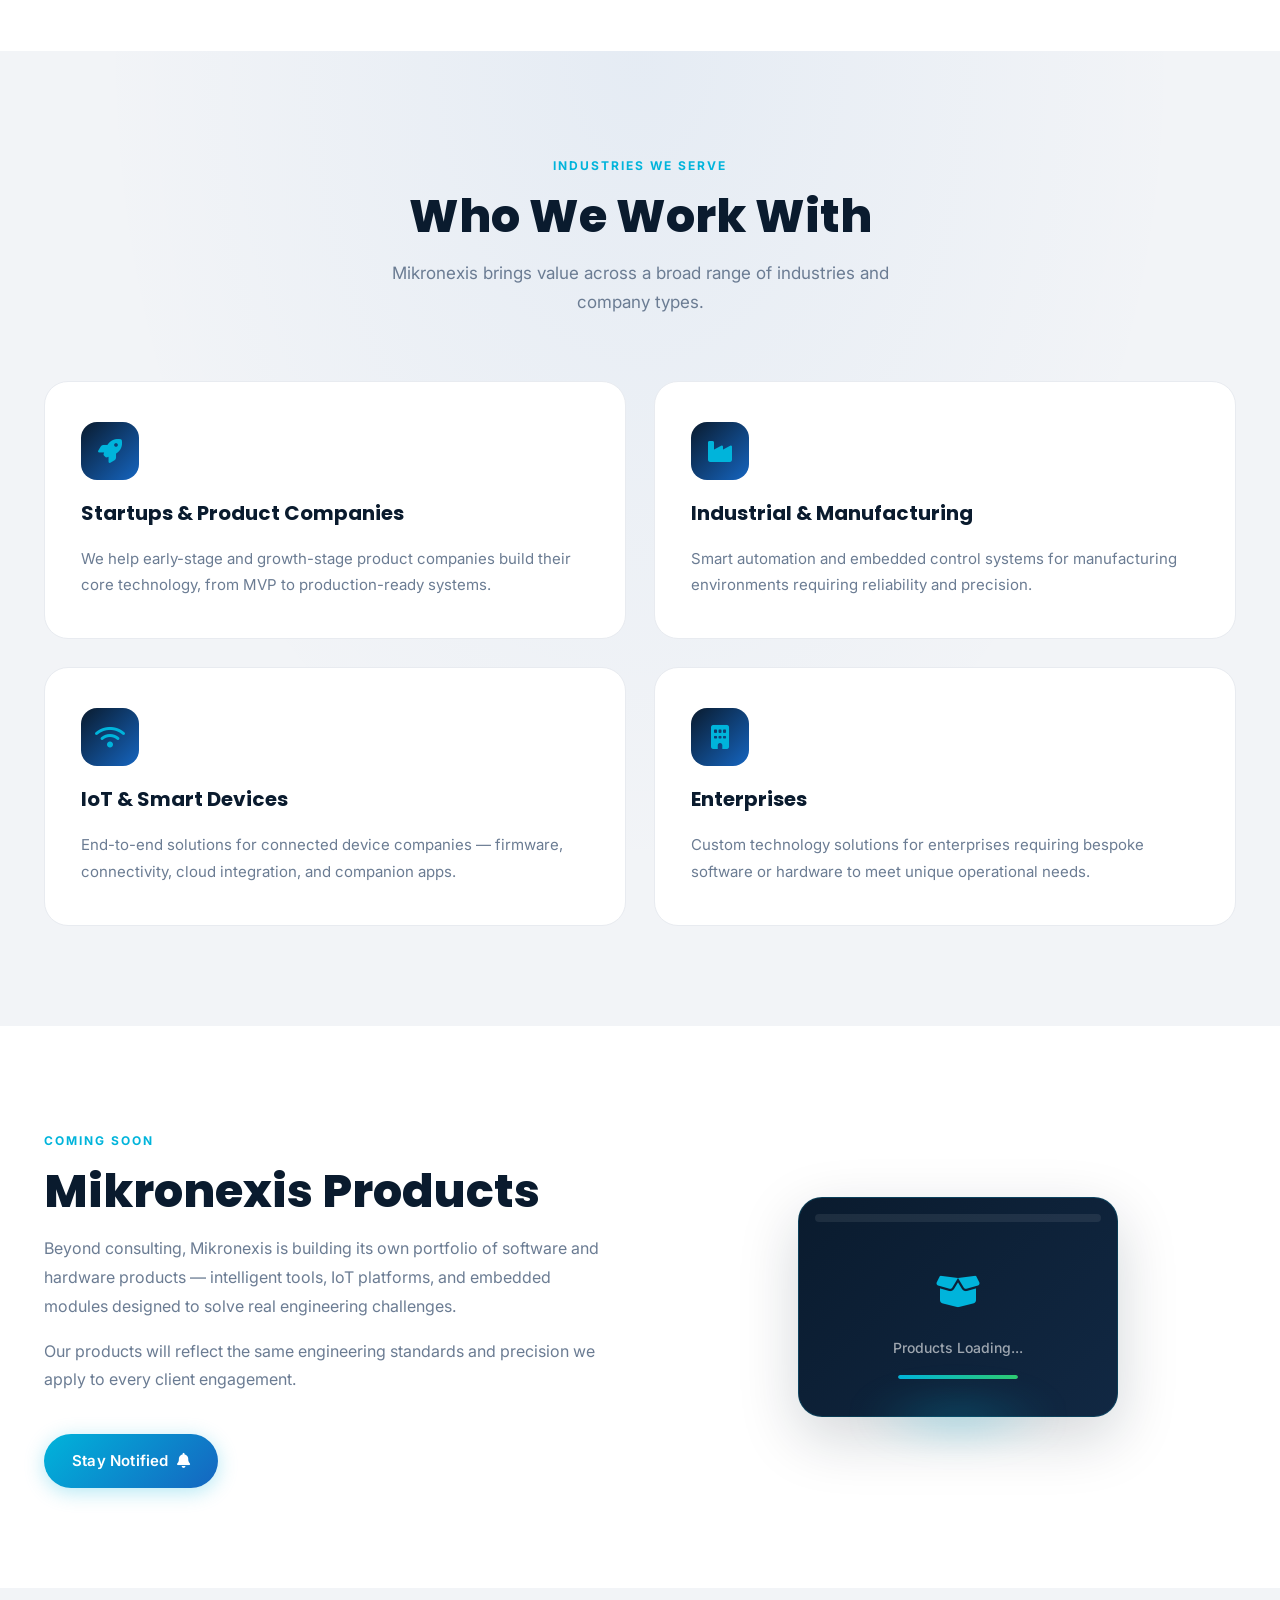
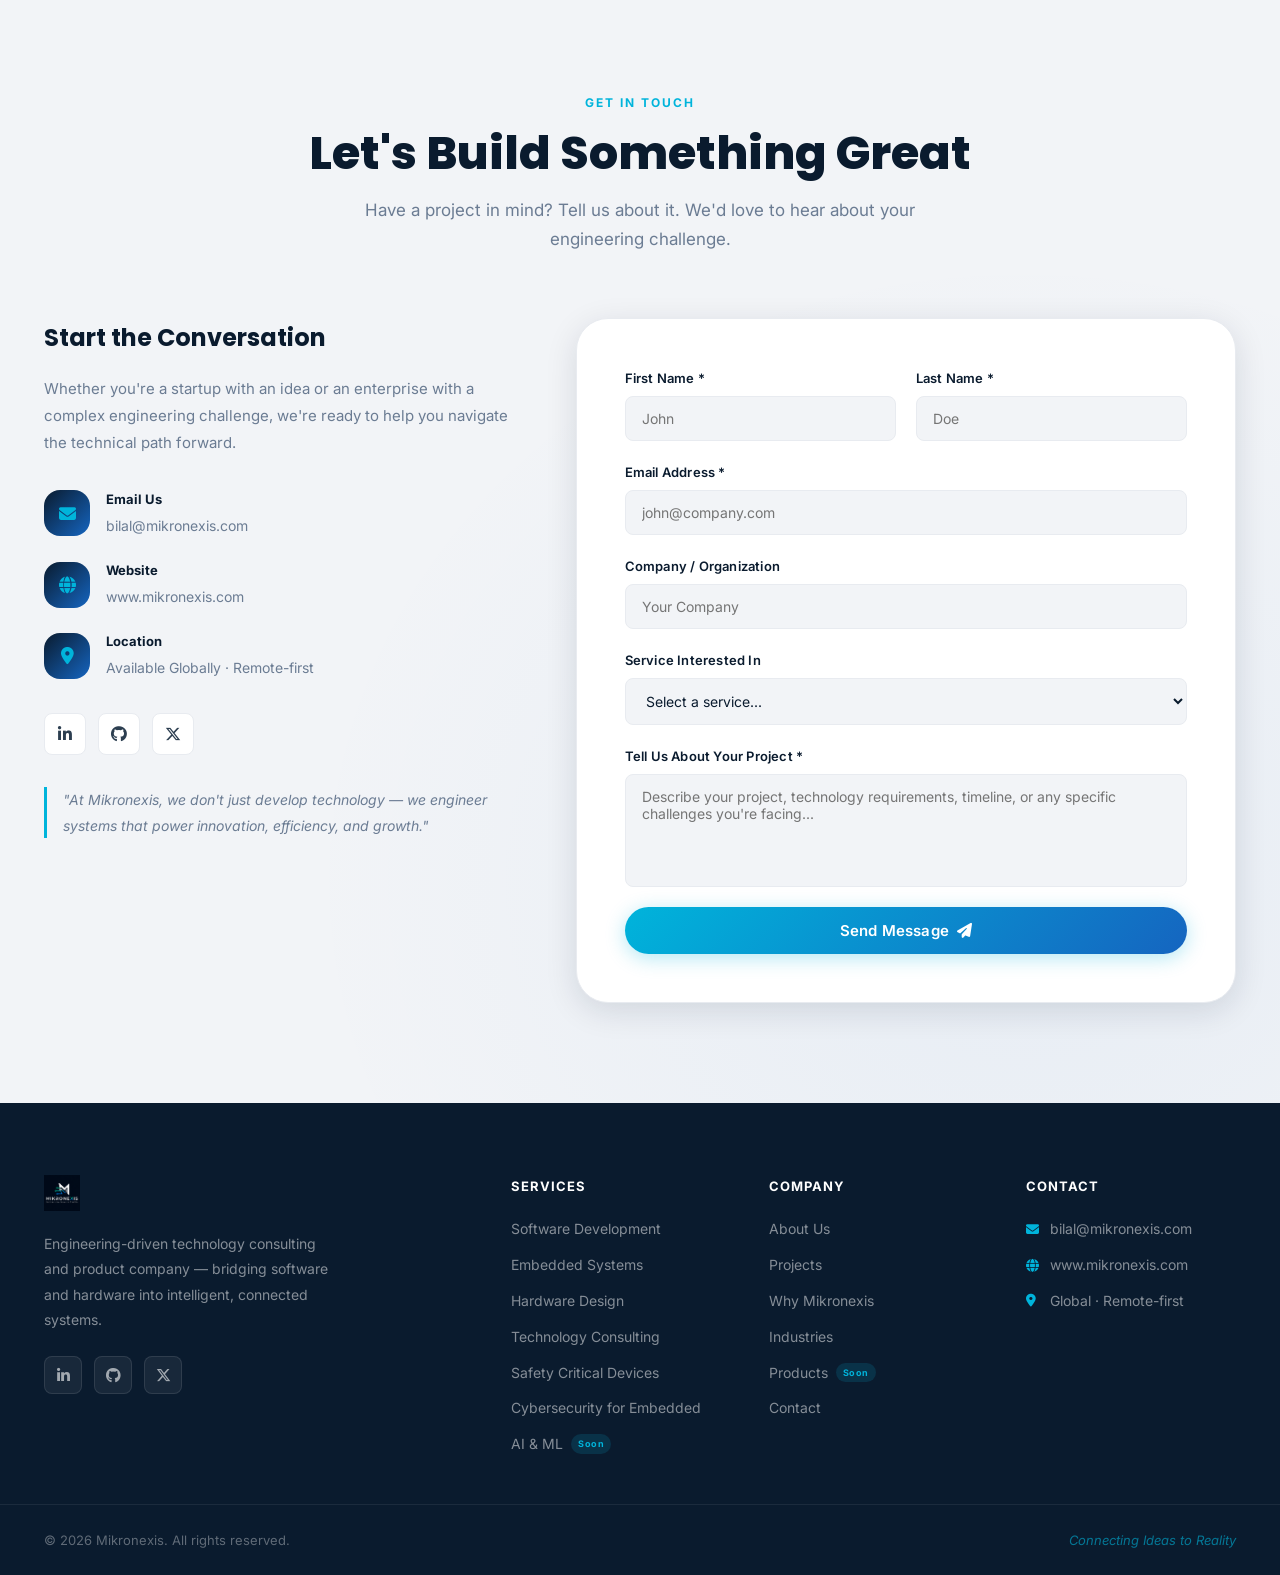
==== commit 2ef4612a: "updated the containter grid design" ====
--- a/index.html
+++ b/index.html
@@ -156,22 +156,58 @@
         <div class="about-visual" data-aos="fade-right">
           <div class="about-card-main">
             <div class="about-icon-grid">
-              <div class="icon-cell"><i class="fas fa-mobile-alt"></i></div>
-              <div class="icon-cell"><i class="fas fa-globe"></i></div>
-              <div class="icon-cell"><i class="fas fa-microchip"></i></div>
-              <div class="icon-cell"><i class="fas fa-cpu"></i></div>
-              <div class="icon-cell center-cell"><img src="assests/logo_dark.png" alt="Mikronexis" /></div>
-              <div class="icon-cell"><i class="fas fa-wifi"></i></div>
-              <div class="icon-cell"><i class="fas fa-desktop"></i></div>
-              <div class="icon-cell"><i class="fas fa-server"></i></div>
-              <div class="icon-cell"><i class="fas fa-brain"></i></div>
+              <article class="icon-cell about-skill-card">
+                <div class="about-skill-icon"><i class="fas fa-microchip"></i></div>
+                <h3>Firmware</h3>
+                <p>Embedded software</p>
+              </article>
+              <article class="icon-cell about-skill-card">
+                <div class="about-skill-icon"><i class="fas fa-ruler-combined"></i></div>
+                <h3>BLE &amp; sensors</h3>
+                <p>Connected hardware</p>
+              </article>
+              <article class="icon-cell about-skill-card">
+                <div class="about-skill-icon"><i class="fas fa-vector-square"></i></div>
+                <h3>PCB design</h3>
+                <p>Hardware layout</p>
+              </article>
+              <article class="icon-cell about-skill-card">
+                <div class="about-skill-icon"><i class="far fa-clone"></i></div>
+                <h3>Mobile &amp; web</h3>
+                <p>Companion apps</p>
+              </article>
+              <article class="icon-cell center-cell center-brand-card">
+                <div class="brand-mark">M</div>
+                <h3>Mikronexis</h3>
+                <p>Where it connects</p>
+              </article>
+              <article class="icon-cell about-skill-card">
+                <div class="about-skill-icon"><i class="fas fa-shield-halved"></i></div>
+                <h3>Cybersecurity</h3>
+                <p>Device hardening</p>
+              </article>
+              <article class="icon-cell about-skill-card">
+                <div class="about-skill-icon"><i class="fas fa-cloud"></i></div>
+                <h3>Cloud &amp; IoT</h3>
+                <p>Connectivity layer</p>
+              </article>
+              <article class="icon-cell about-skill-card">
+                <div class="about-skill-icon"><i class="fas fa-screwdriver-wrench"></i></div>
+                <h3>Mechanical</h3>
+                <p>MCAD design</p>
+              </article>
+              <article class="icon-cell about-skill-card">
+                <div class="about-skill-icon"><i class="fas fa-brain"></i></div>
+                <h3>AI &amp; ML</h3>
+                <p>Smart systems</p>
+              </article>
             </div>
           </div>
           <div class="about-float-badge badge-top">
-            <i class="fas fa-award"></i>
+            <i class="fas fa-circle-check"></i>
             <div>
-              <strong>Engineering Excellence</strong>
-              <span>Precision at every layer</span>
+              <strong>6 products built &amp; shipped</strong>
+              <span>End-to-end delivery</span>
             </div>
           </div>
           <div class="about-float-badge badge-bottom">
--- a/css/style.css
+++ b/css/style.css
@@ -590,46 +590,107 @@
 .about-card-main {
   background: linear-gradient(135deg, var(--navy) 0%, var(--navy-light) 100%);
   border-radius: var(--radius-xl);
-  padding: 40px;
+  padding: 28px;
   border: 1px solid rgba(0,180,219,0.15);
   box-shadow: var(--shadow-lg);
+  position: relative;
+  overflow: hidden;
+}
+
+.about-card-main::before {
+  content: '';
+  position: absolute;
+  inset: 0;
+  background:
+    radial-gradient(circle at top right, rgba(46, 204, 113, 0.16), transparent 32%),
+    radial-gradient(circle at bottom left, rgba(21, 101, 192, 0.24), transparent 42%);
+  pointer-events: none;
 }
 
 .about-icon-grid {
   display: grid;
   grid-template-columns: repeat(3, 1fr);
-  gap: 16px;
+  gap: 14px;
+  position: relative;
+  z-index: 1;
 }
 
 .icon-cell {
   background: rgba(255,255,255,0.06);
   border: 1px solid rgba(255,255,255,0.08);
-  border-radius: var(--radius-md);
+  border-radius: 18px;
   aspect-ratio: 1;
   display: flex;
+  transition: var(--transition);
+}
+
+.icon-cell:hover {
+  background: rgba(0,180,219,0.12);
+  border-color: rgba(0,180,219,0.4);
+  transform: translateY(-4px);
+}
+
+.about-skill-card {
+  padding: 18px 16px 16px;
+  flex-direction: column;
+  align-items: flex-start;
+  justify-content: space-between;
+  gap: 14px;
+  box-shadow: inset 0 1px 0 rgba(255,255,255,0.04);
+}
+
+.about-skill-icon {
+  width: 36px;
+  height: 36px;
+  display: inline-flex;
   align-items: center;
   justify-content: center;
-  font-size: 24px;
-  /*color: var(--cyan);*/
-  transition: var(--transition);
-}
-
-.icon-cell:hover {
-  background: rgba(0,180,219,0.15);
-  border-color: rgba(0,180,219,0.4);
-  transform: scale(1.05);
+  color: #56f0c3;
+  font-size: 18px;
+}
+
+.about-skill-card h3,
+.center-brand-card h3 {
+  font-size: 15px;
+  font-weight: 700;
+  line-height: 1.2;
+  color: var(--white);
+}
+
+.about-skill-card p,
+.center-brand-card p {
+  font-size: 12px;
+  line-height: 1.35;
+  color: rgba(255,255,255,0.68);
 }
 
 .icon-cell.center-cell {
   background: linear-gradient(135deg, var(--cyan), var(--blue));
   border-color: var(--cyan);
-}
-
-.icon-cell.center-cell img {
-  width: 50px;
-  height: 50px;
-  object-fit: contain;
-  filter: brightness(10);
+  box-shadow: 0 18px 40px rgba(21, 101, 192, 0.35);
+}
+
+.center-brand-card {
+  padding: 18px 16px 16px;
+  flex-direction: column;
+  align-items: center;
+  justify-content: center;
+  text-align: center;
+  gap: 10px;
+}
+
+.brand-mark {
+  width: 44px;
+  height: 44px;
+  border-radius: 12px;
+  display: inline-flex;
+  align-items: center;
+  justify-content: center;
+  background: rgba(255,255,255,0.16);
+  color: var(--white);
+  font-size: 22px;
+  font-weight: 800;
+  box-shadow: inset 0 1px 0 rgba(255,255,255,0.18);
 }
 
 .about-float-badge {
@@ -637,36 +698,41 @@
   display: flex;
   align-items: center;
   gap: 12px;
-  background: var(--white);
+  background: rgba(24, 35, 24, 0.92);
   border-radius: var(--radius-md);
-  padding: 14px 20px;
-  box-shadow: var(--shadow-md);
-  border: 1px solid var(--bg-dark);
+  padding: 12px 18px;
+  box-shadow: 0 14px 30px rgba(10,27,46,0.28);
+  border: 1px solid rgba(46,204,113,0.18);
+  backdrop-filter: blur(12px);
+  -webkit-backdrop-filter: blur(12px);
+  z-index: 2;
 }
 
 .badge-top {
-  top: -20px; right: -20px;
+  top: -18px;
+  right: 12px;
 }
 
 .badge-bottom {
-  bottom: -20px; left: -20px;
+  bottom: -20px;
+  left: -20px;
 }
 
 .about-float-badge i {
-  font-size: 22px;
-  color: var(--cyan);
+  font-size: 18px;
+  color: #7cf59f;
 }
 
 .about-float-badge strong {
   display: block;
   font-size: 13px;
   font-weight: 700;
-  color: var(--text-dark);
+  color: var(--white);
 }
 
 .about-float-badge span {
   font-size: 11px;
-  color: var(--text-light);
+  color: rgba(255,255,255,0.72);
 }
 
 .about-content .section-title { text-align: left; }
@@ -1809,6 +1875,7 @@
     opacity: 0.6;
   }
   .about-grid { gap: 48px; }
+  .about-icon-grid { grid-template-columns: repeat(2, 1fr); }
   .services-grid { grid-template-columns: repeat(2, 1fr); }
   .values-grid { grid-template-columns: repeat(2, 1fr); }
   .footer-grid { grid-template-columns: 1fr 1fr; gap: 36px; }
@@ -1868,6 +1935,9 @@
   .about-grid { grid-template-columns: 1fr; gap: 40px; }
   .about-visual { order: -1; }
   .about-card-main { padding: 28px; }
+  .about-icon-grid { grid-template-columns: repeat(2, minmax(0, 1fr)); }
+  .about-skill-card,
+  .center-brand-card { aspect-ratio: auto; min-height: 150px; }
   .badge-top { top: -10px; right: 0; }
   .badge-bottom { bottom: -10px; left: 0; }
   .services-grid { grid-template-columns: 1fr; }
@@ -1887,6 +1957,11 @@
   .hero-title { font-size: 38px; }
   .stat-number { font-size: 28px; }
   .hero-stats { gap: 20px; }
+  .about-icon-grid { grid-template-columns: 1fr; }
+  .about-float-badge {
+    position: static;
+    margin-top: 16px;
+  }
   .about-content .section-title { font-size: 28px; }
 }
 
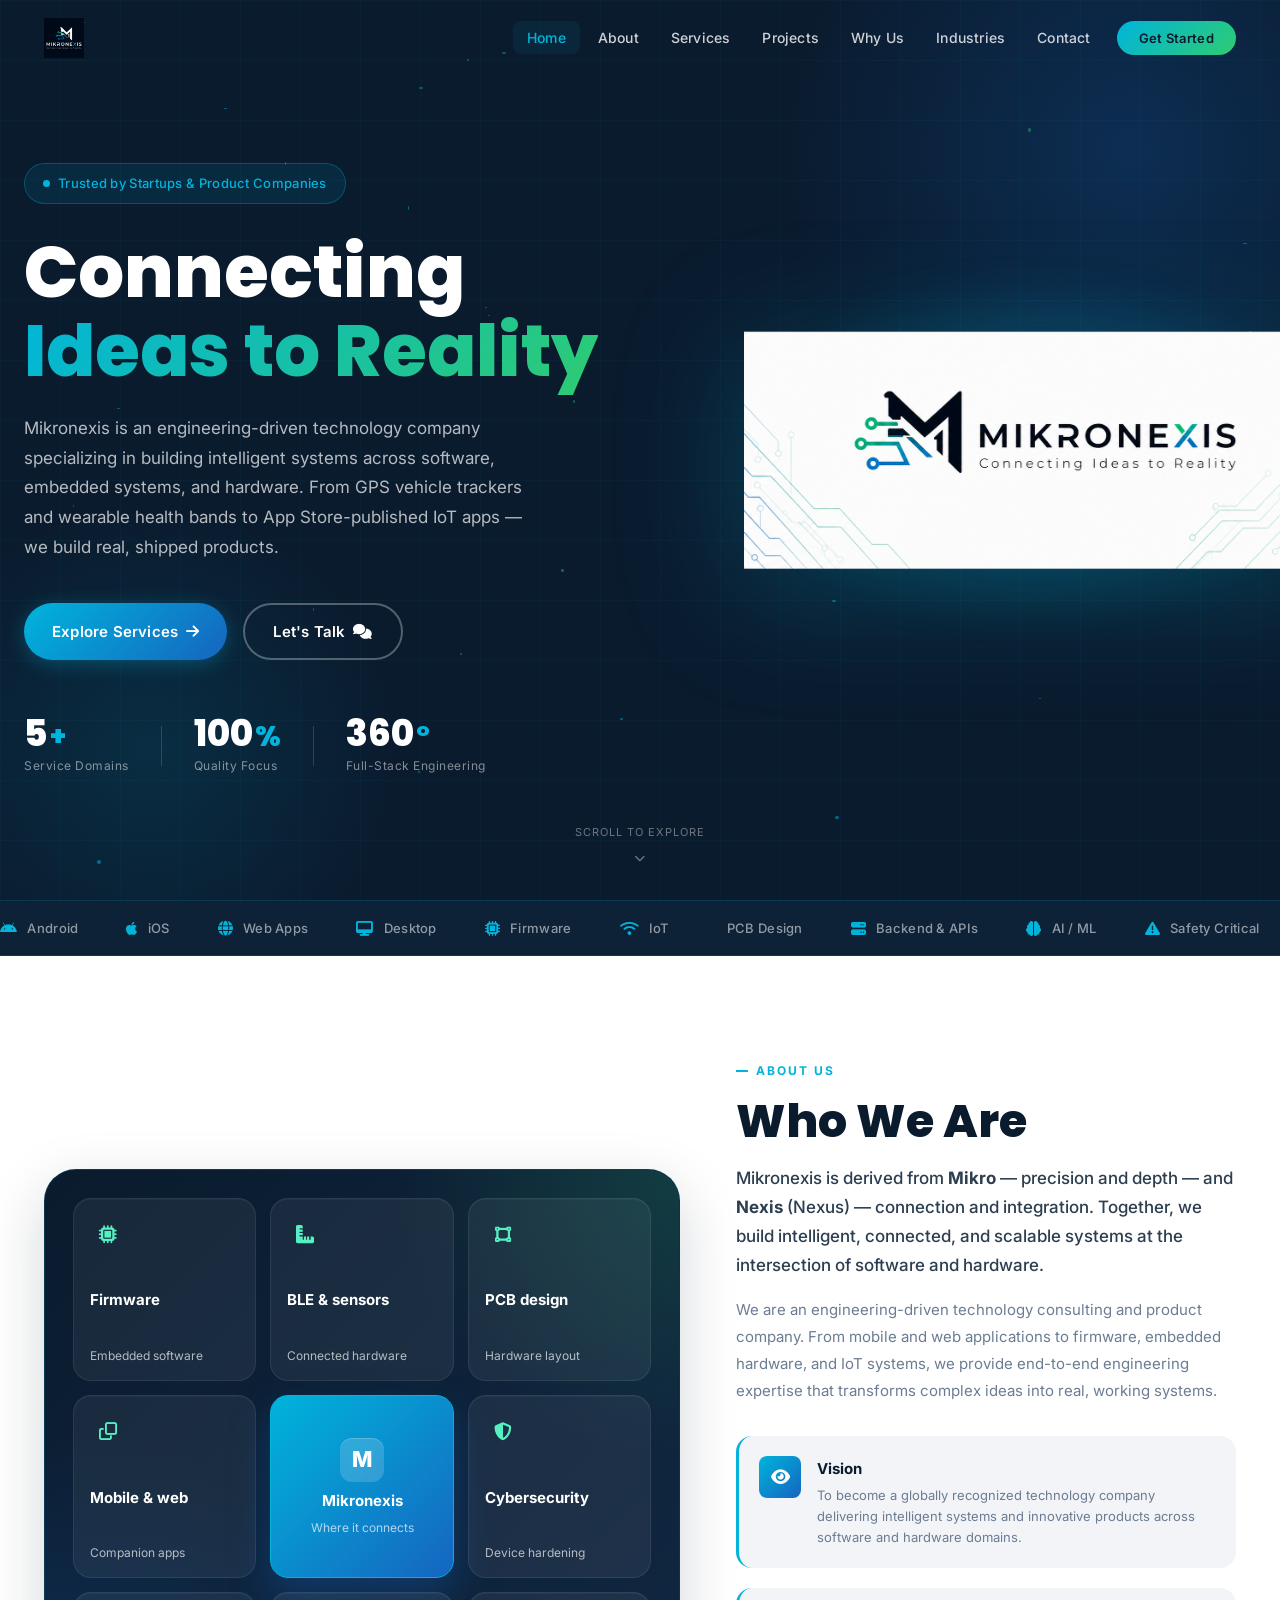
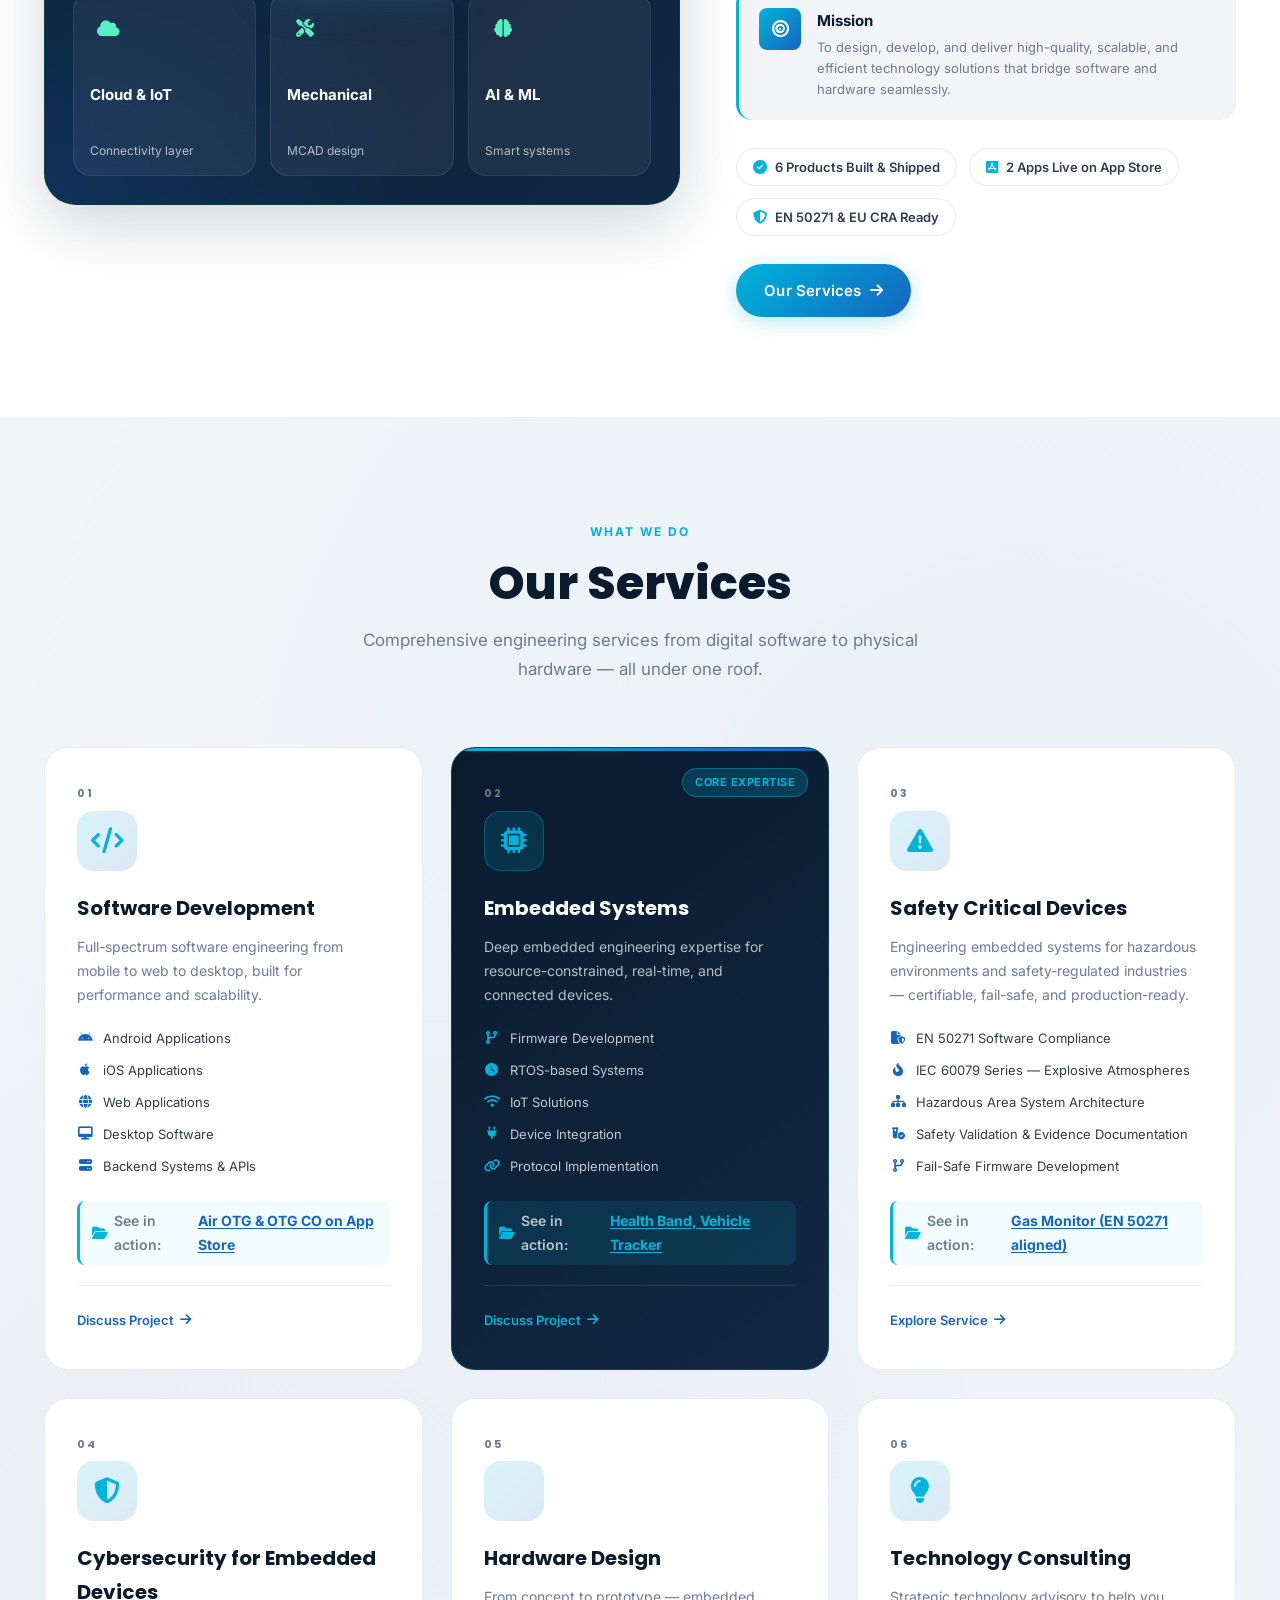
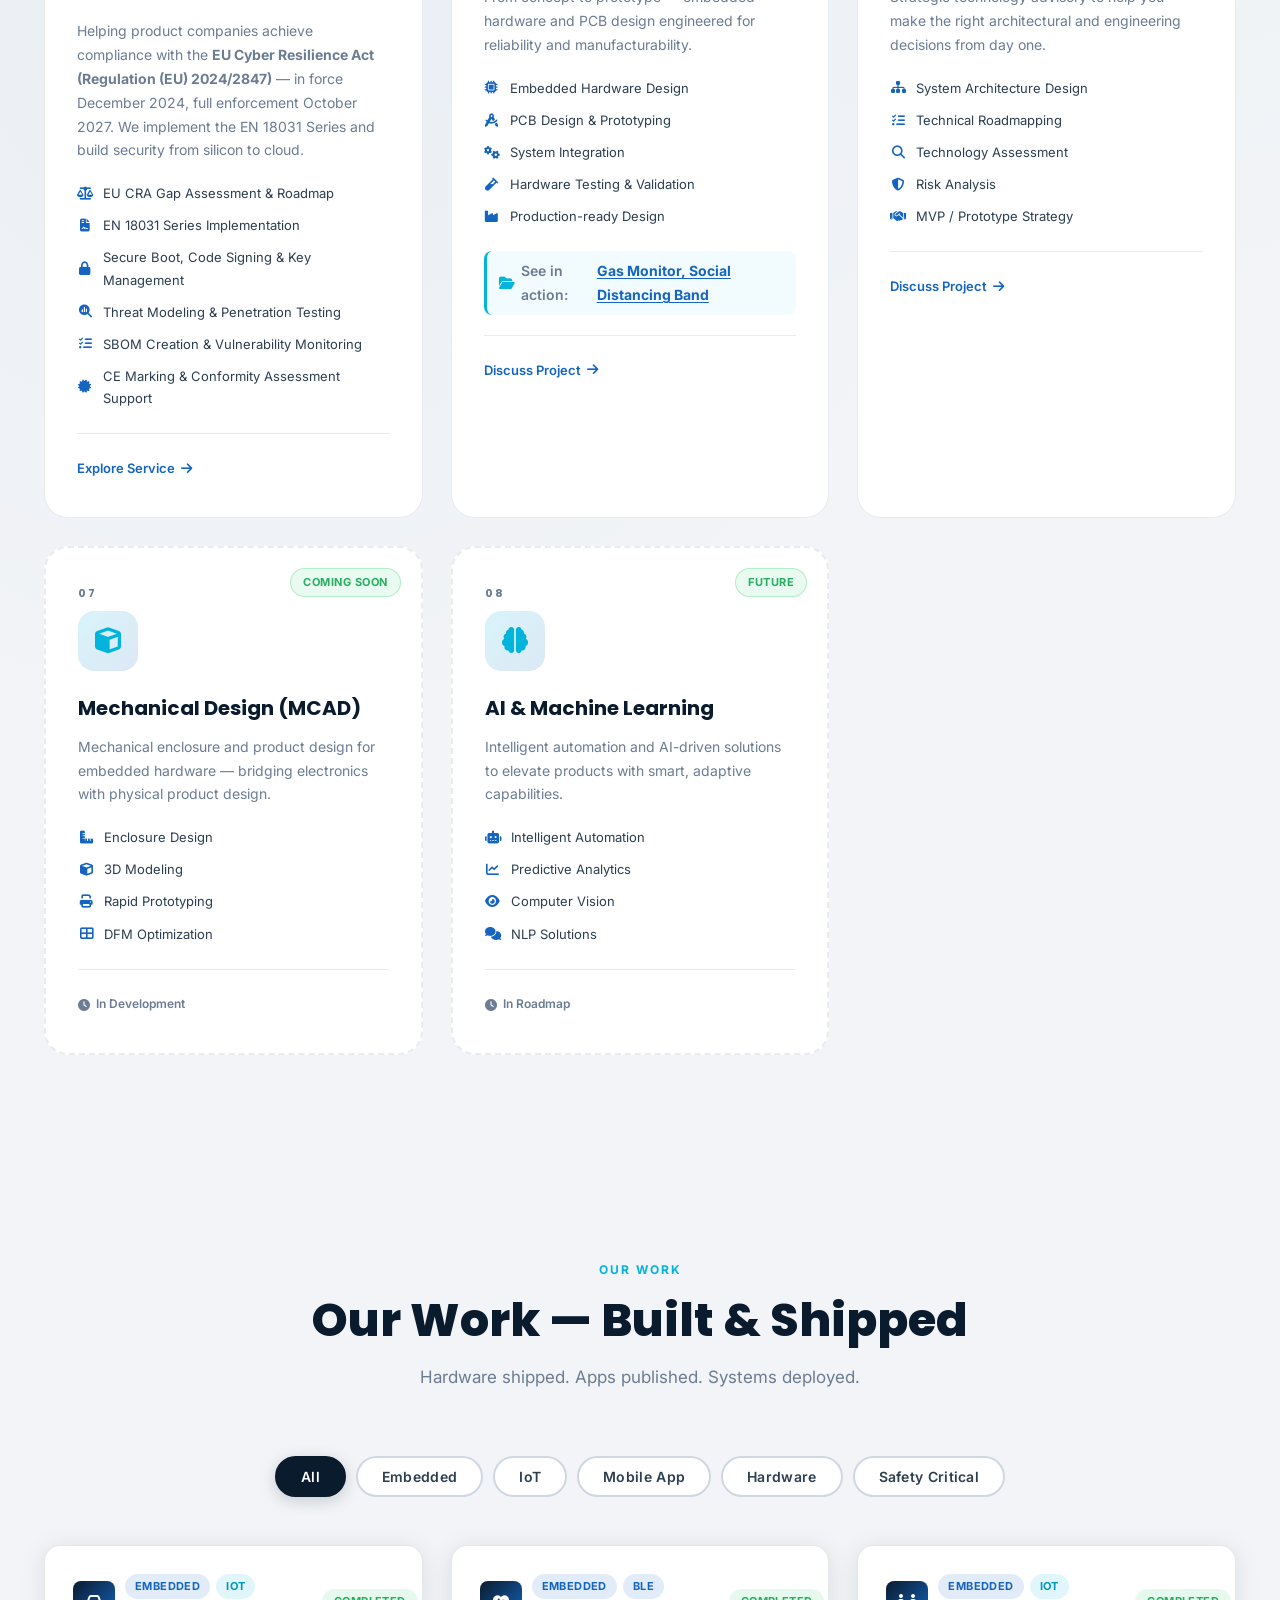
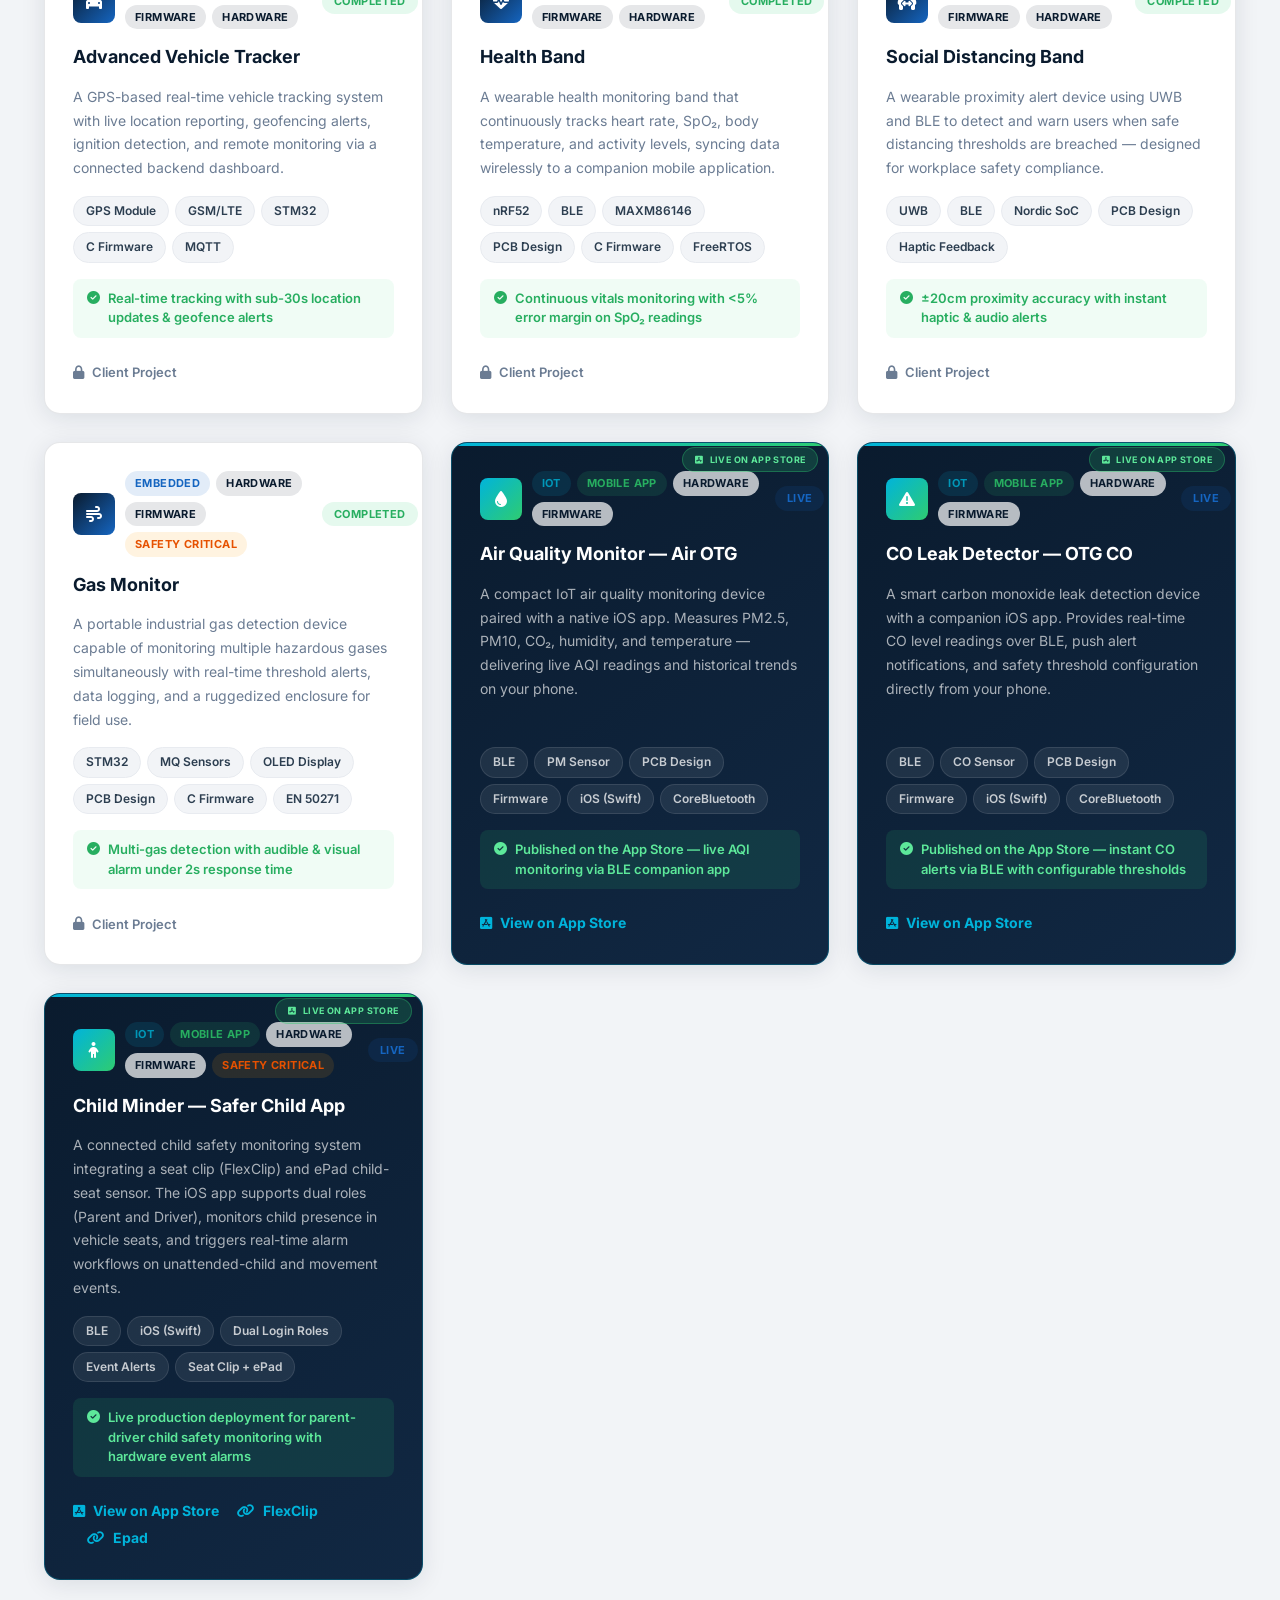
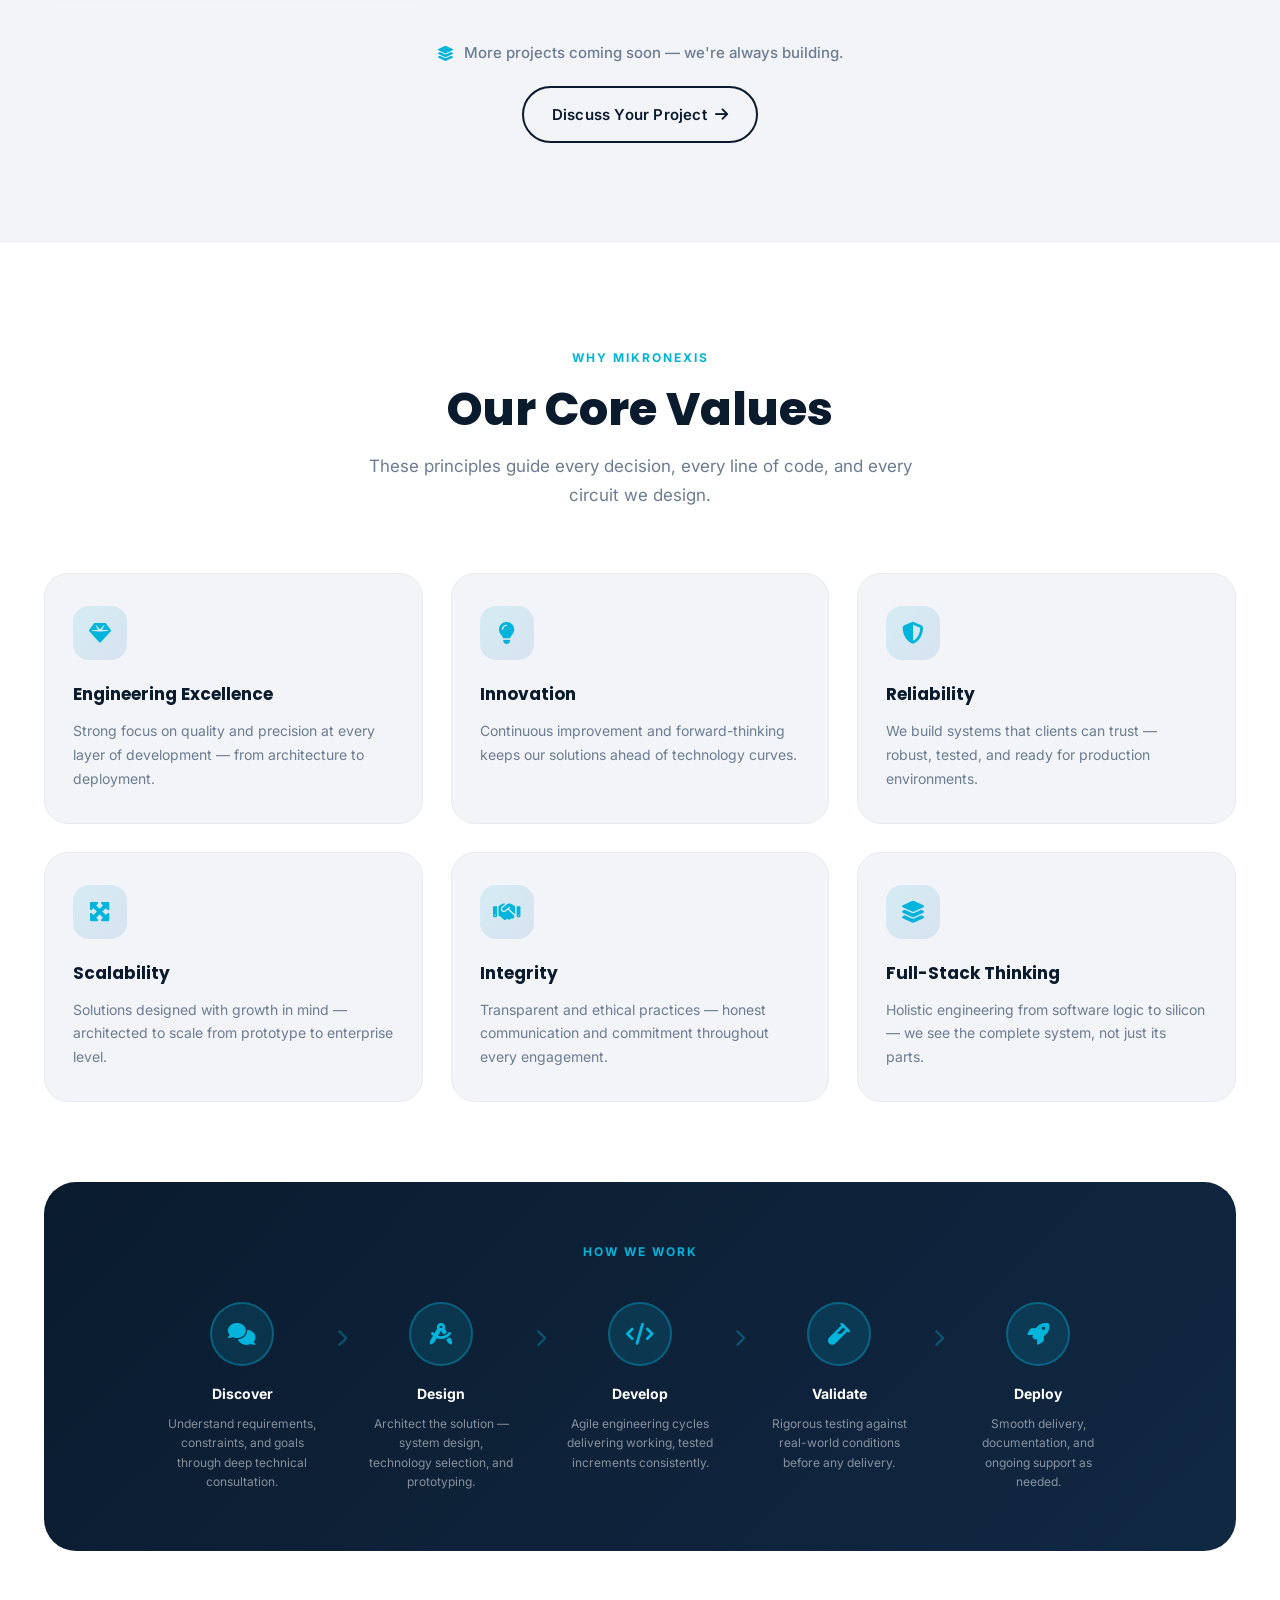
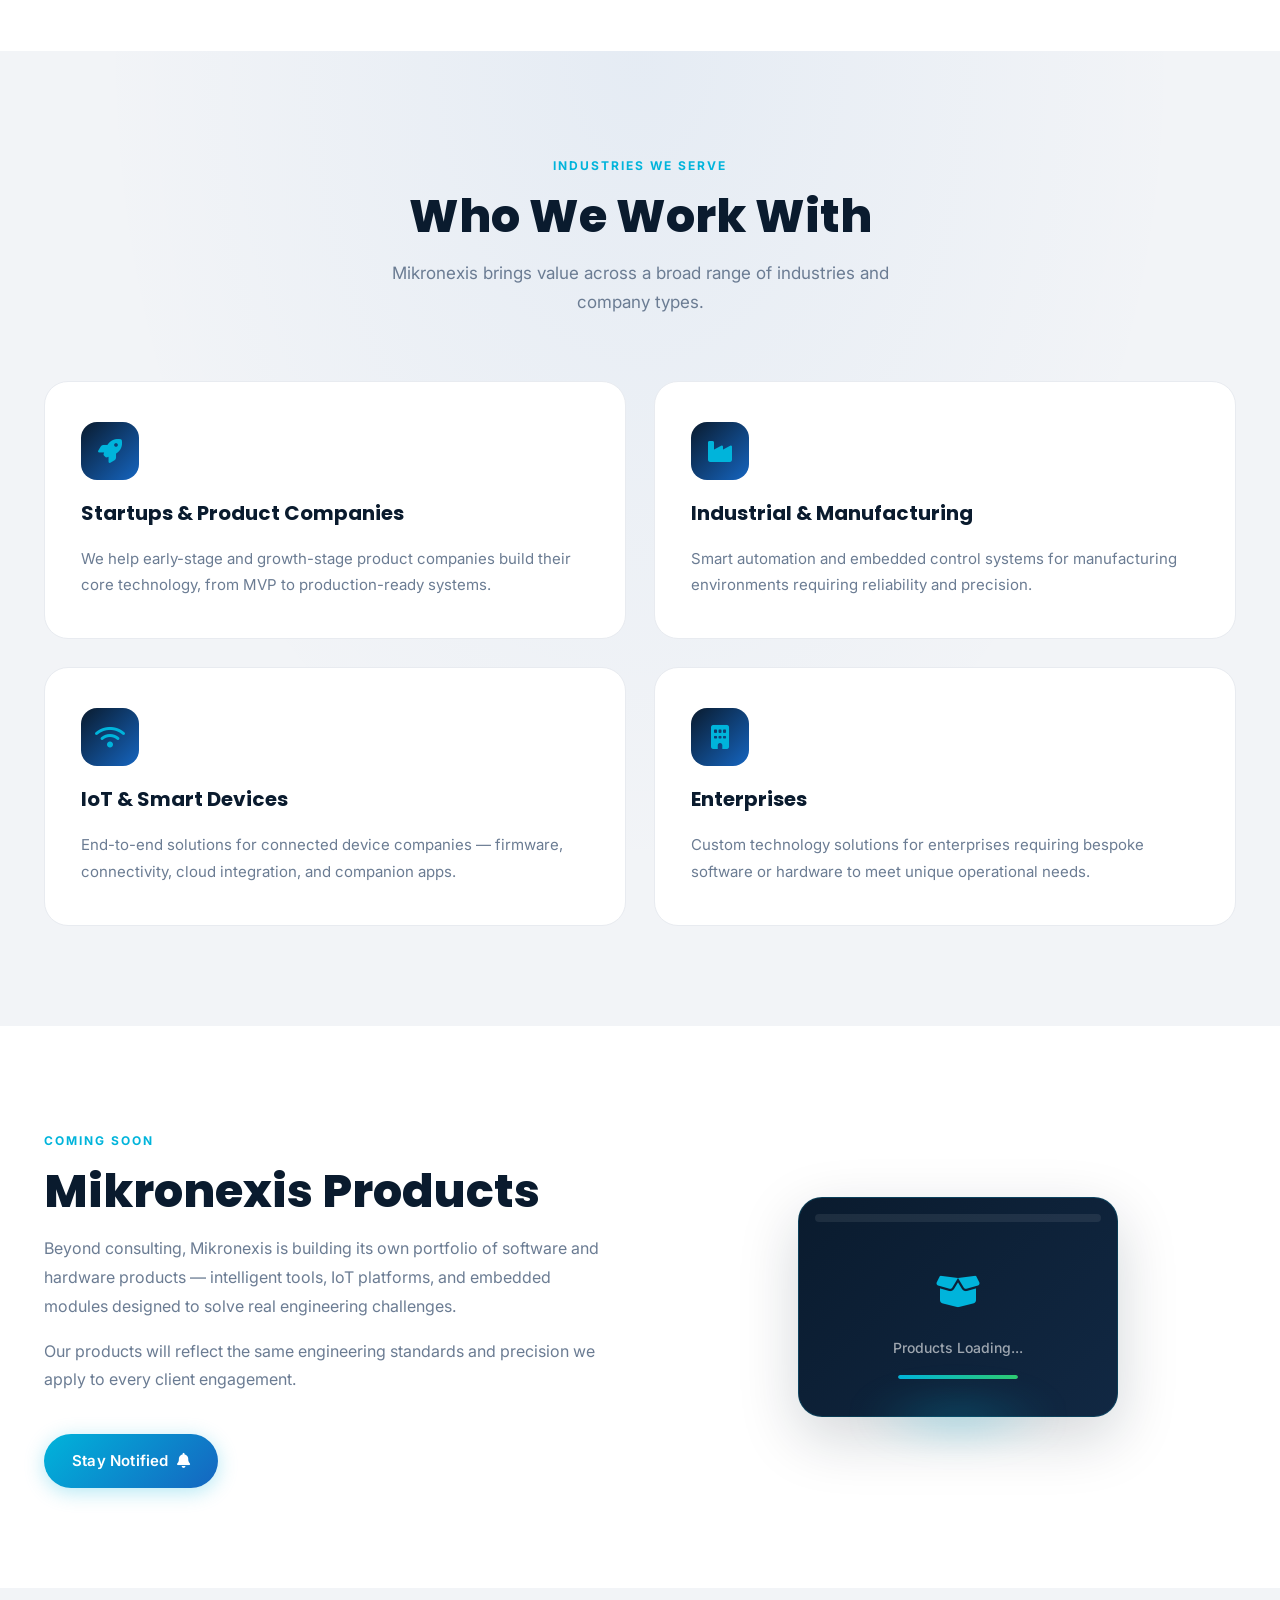
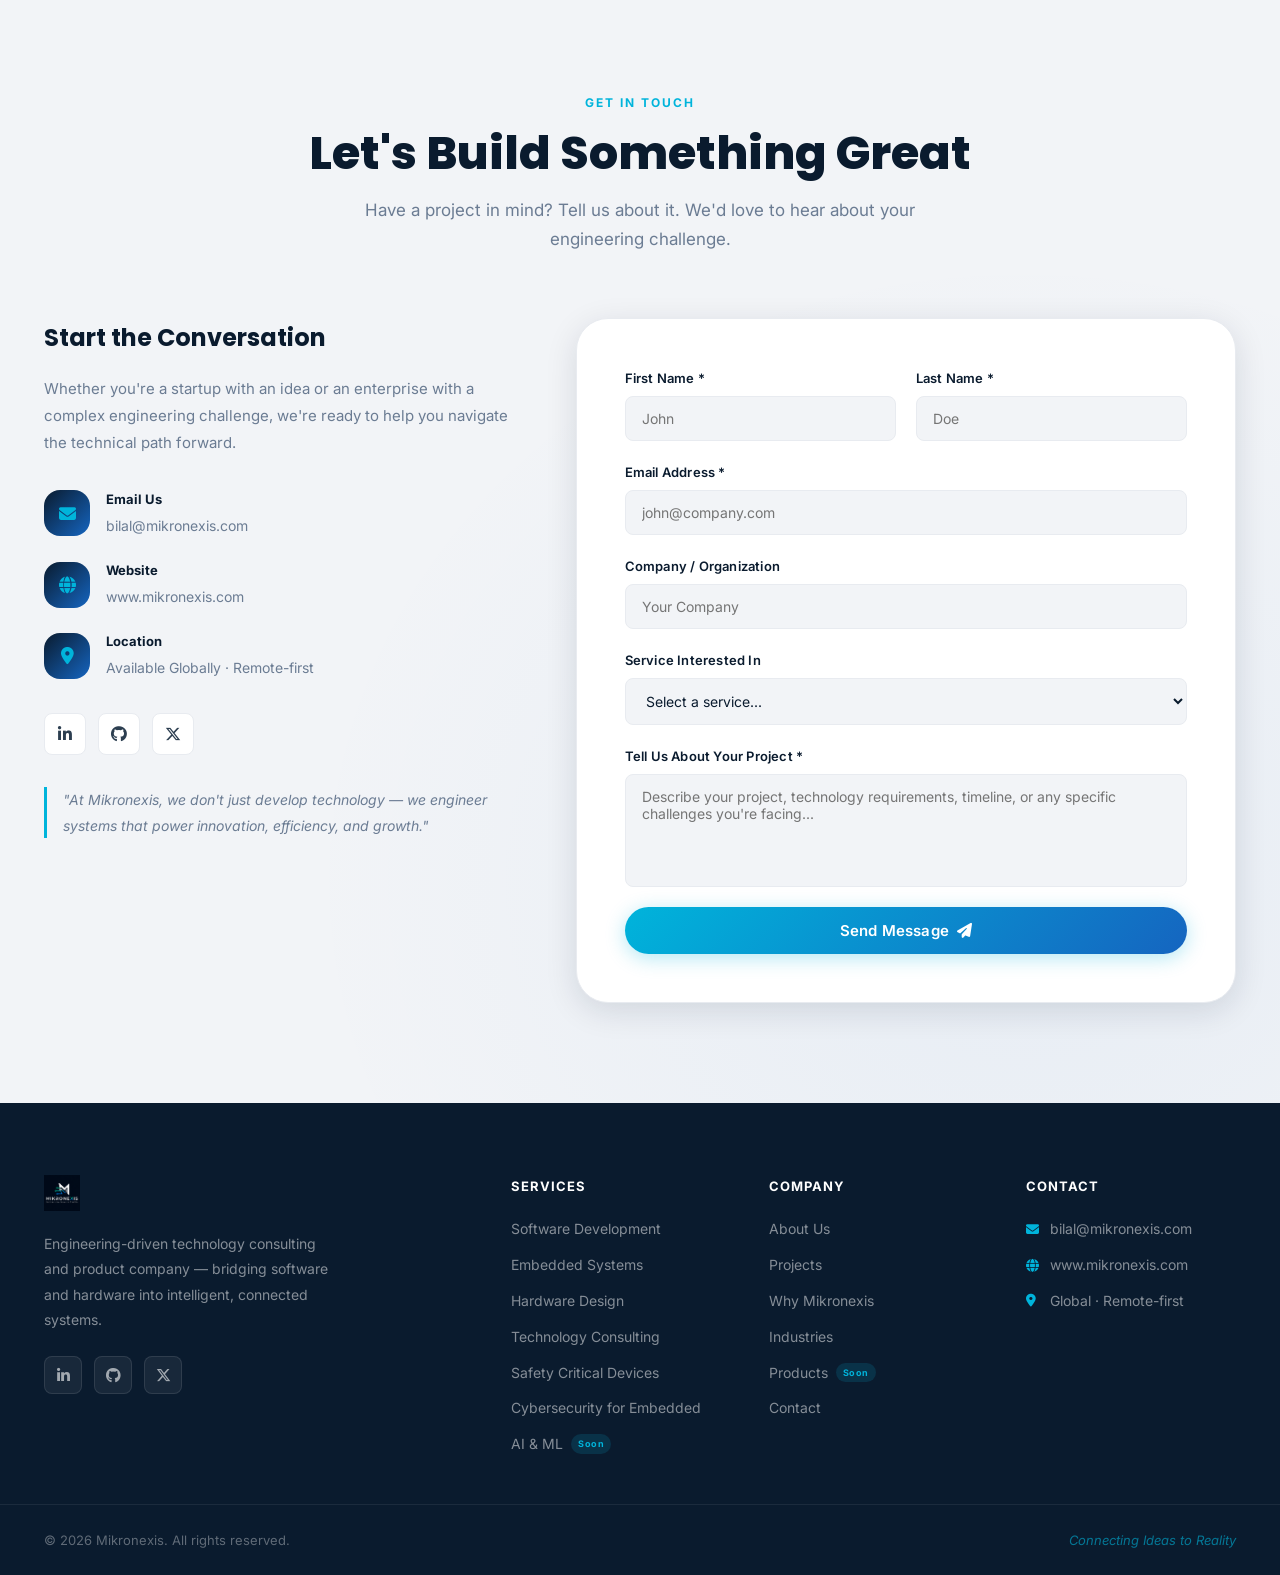
==== commit 12d0a1fc: "remove floating tabs on grids" ====
--- a/index.html
+++ b/index.html
@@ -203,22 +203,7 @@
               </article>
             </div>
           </div>
-          <div class="about-float-badge badge-top">
-            <i class="fas fa-circle-check"></i>
-            <div>
-              <strong>6 products built &amp; shipped</strong>
-              <span>End-to-end delivery</span>
-            </div>
-          </div>
-          <div class="about-float-badge badge-bottom">
-            <i class="fab fa-app-store-ios"></i>
-            <div>
-              <strong>Published on App Store</strong>
-              <span>Air OTG &amp; OTG CO — Live</span>
-            </div>
-          </div>
-        </div>
-
+        </div>
         <div class="about-content" data-aos="fade-left">
           <div class="section-tag">About Us</div>
           <h2 class="section-title">Who We Are</h2>
--- a/css/style.css
+++ b/css/style.css
@@ -578,13 +578,15 @@
 
 .about-grid {
   display: grid;
-  grid-template-columns: 1fr 1fr;
-  gap: 80px;
+  grid-template-columns: minmax(0, 1.12fr) minmax(0, 0.88fr);
+  gap: 56px;
   align-items: center;
 }
 
 .about-visual {
   position: relative;
+  width: 100%;
+  max-width: 760px;
 }
 
 .about-card-main {
@@ -621,7 +623,26 @@
   border-radius: 18px;
   aspect-ratio: 1;
   display: flex;
-  transition: var(--transition);
+  flex-direction: column;
+  align-items: flex-start;
+  justify-content: space-between;
+  padding: 18px 16px 16px;
+  gap: 14px;
+  color: var(--white);
+  transition: var(--transition);
+}
+
+.icon-cell h3 {
+  font-size: 15px;
+  font-weight: 700;
+  line-height: 1.2;
+  color: var(--white);
+}
+
+.icon-cell p {
+  font-size: 12px;
+  line-height: 1.35;
+  color: rgba(255,255,255,0.7);
 }
 
 .icon-cell:hover {
@@ -631,11 +652,6 @@
 }
 
 .about-skill-card {
-  padding: 18px 16px 16px;
-  flex-direction: column;
-  align-items: flex-start;
-  justify-content: space-between;
-  gap: 14px;
   box-shadow: inset 0 1px 0 rgba(255,255,255,0.04);
 }
 
@@ -651,16 +667,11 @@
 
 .about-skill-card h3,
 .center-brand-card h3 {
-  font-size: 15px;
-  font-weight: 700;
-  line-height: 1.2;
   color: var(--white);
 }
 
 .about-skill-card p,
 .center-brand-card p {
-  font-size: 12px;
-  line-height: 1.35;
   color: rgba(255,255,255,0.68);
 }
 
@@ -671,8 +682,7 @@
 }
 
 .center-brand-card {
-  padding: 18px 16px 16px;
-  flex-direction: column;
+  padding: 16px;
   align-items: center;
   justify-content: center;
   text-align: center;
@@ -1866,6 +1876,17 @@
 /* ============================================================
    RESPONSIVE DESIGN
    ============================================================ */
+
+/* Desktop Narrow */
+@media (max-width: 1240px) {
+  .about-grid {
+    grid-template-columns: minmax(0, 1fr) minmax(0, 1fr);
+    gap: 44px;
+  }
+  .about-visual {
+    max-width: 100%;
+  }
+}
 
 /* Tablet */
 @media (max-width: 1024px) {
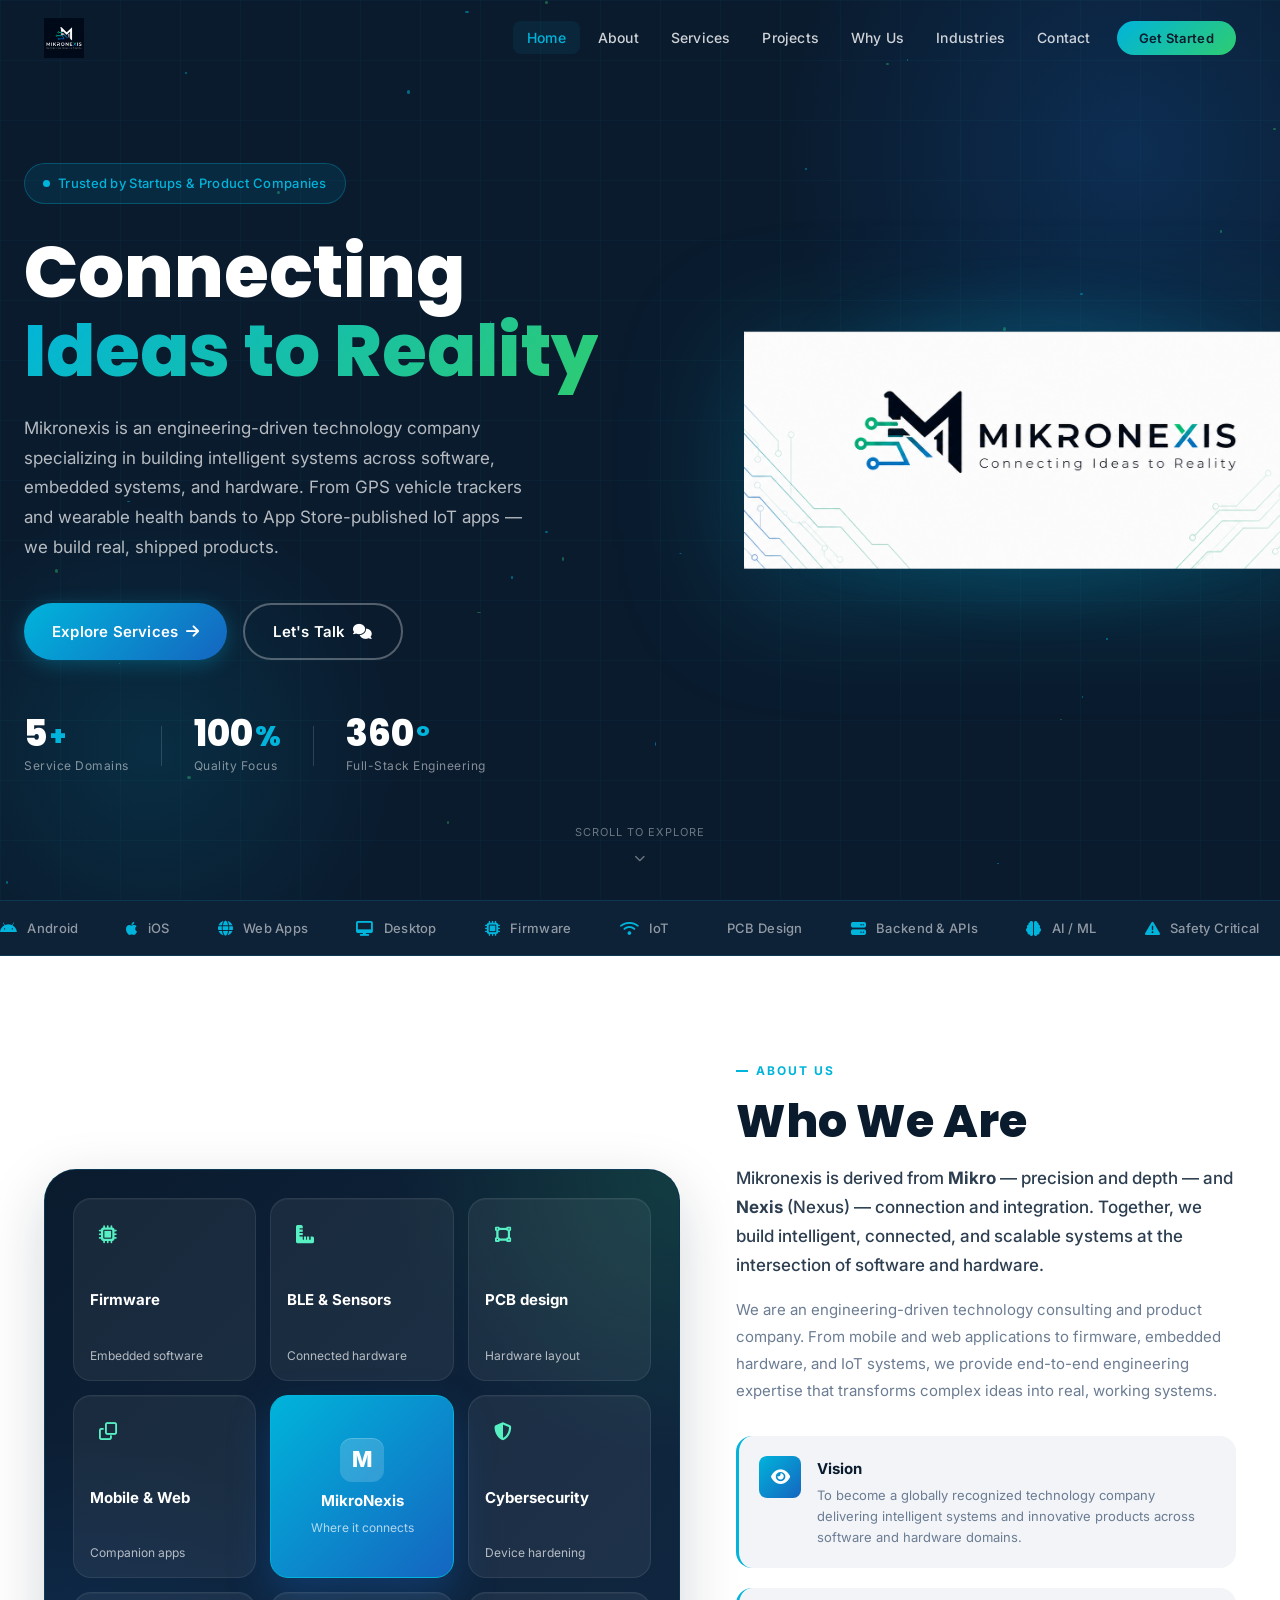
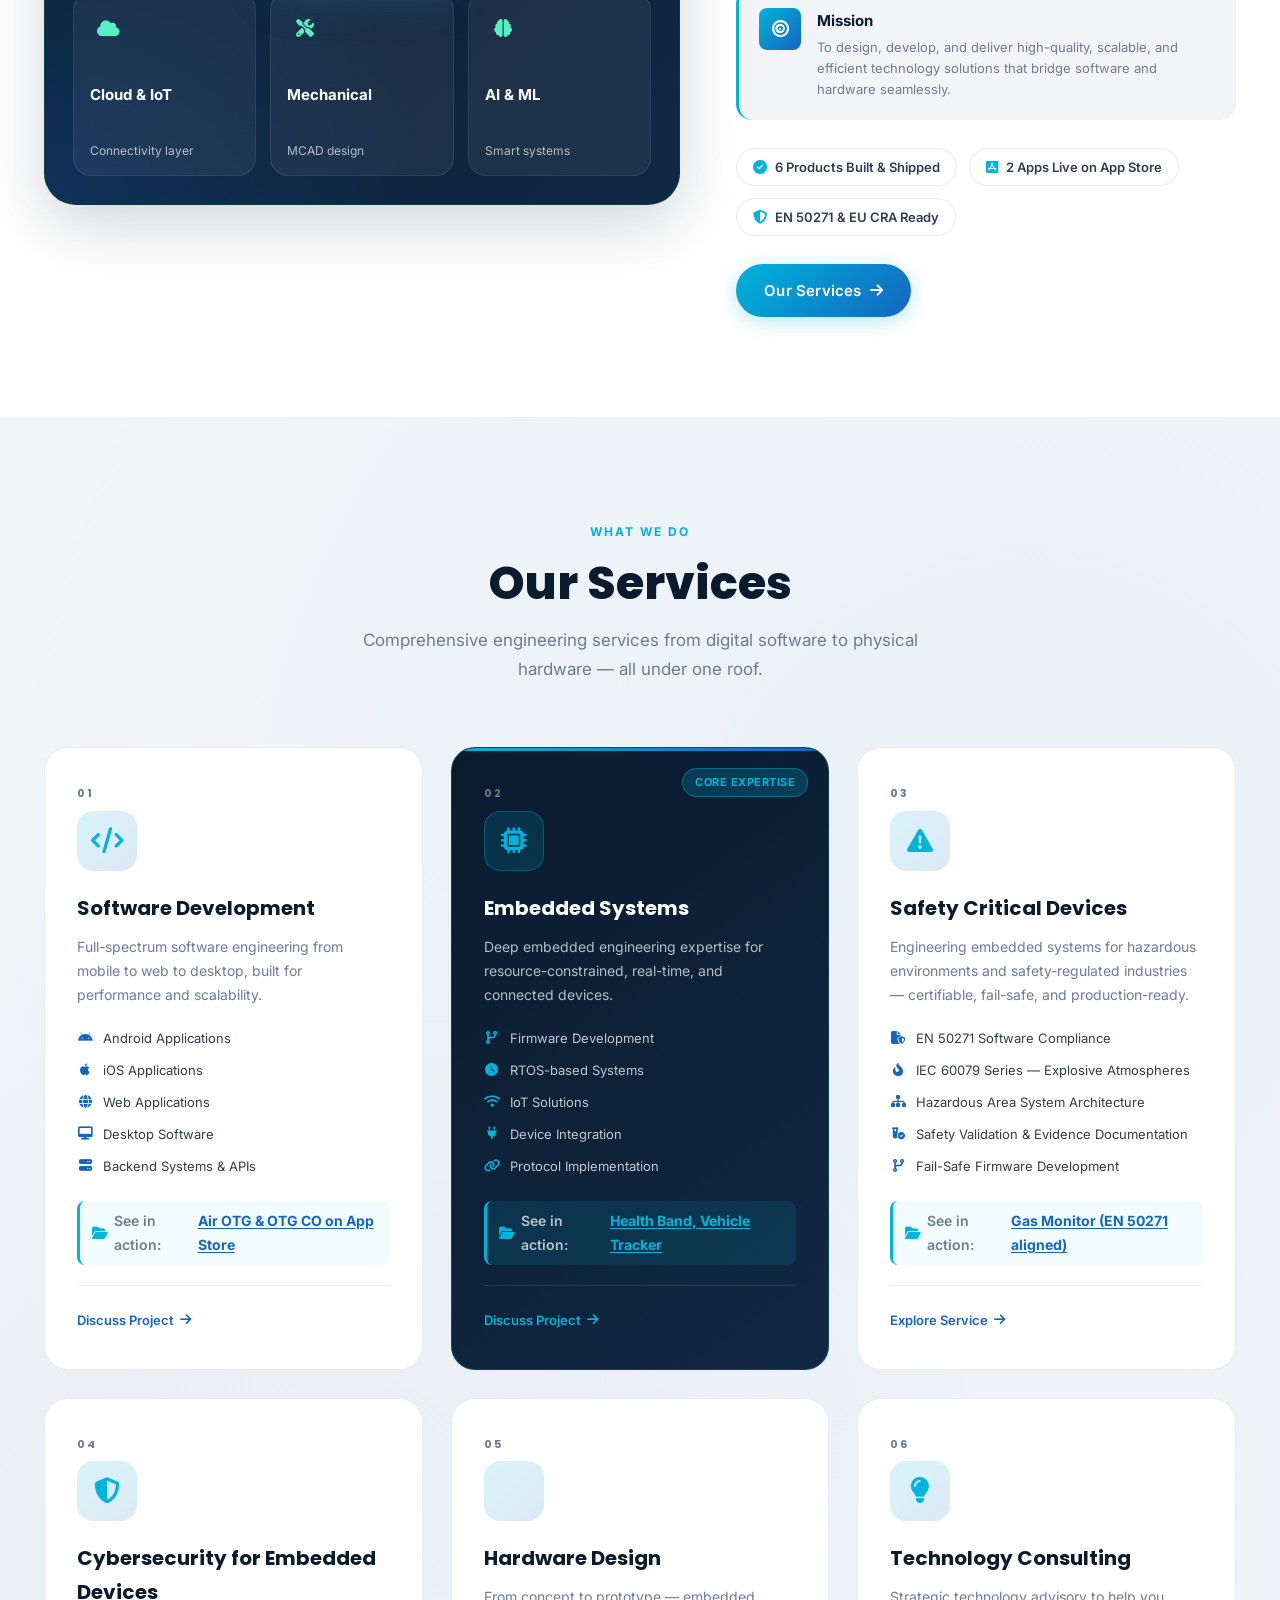
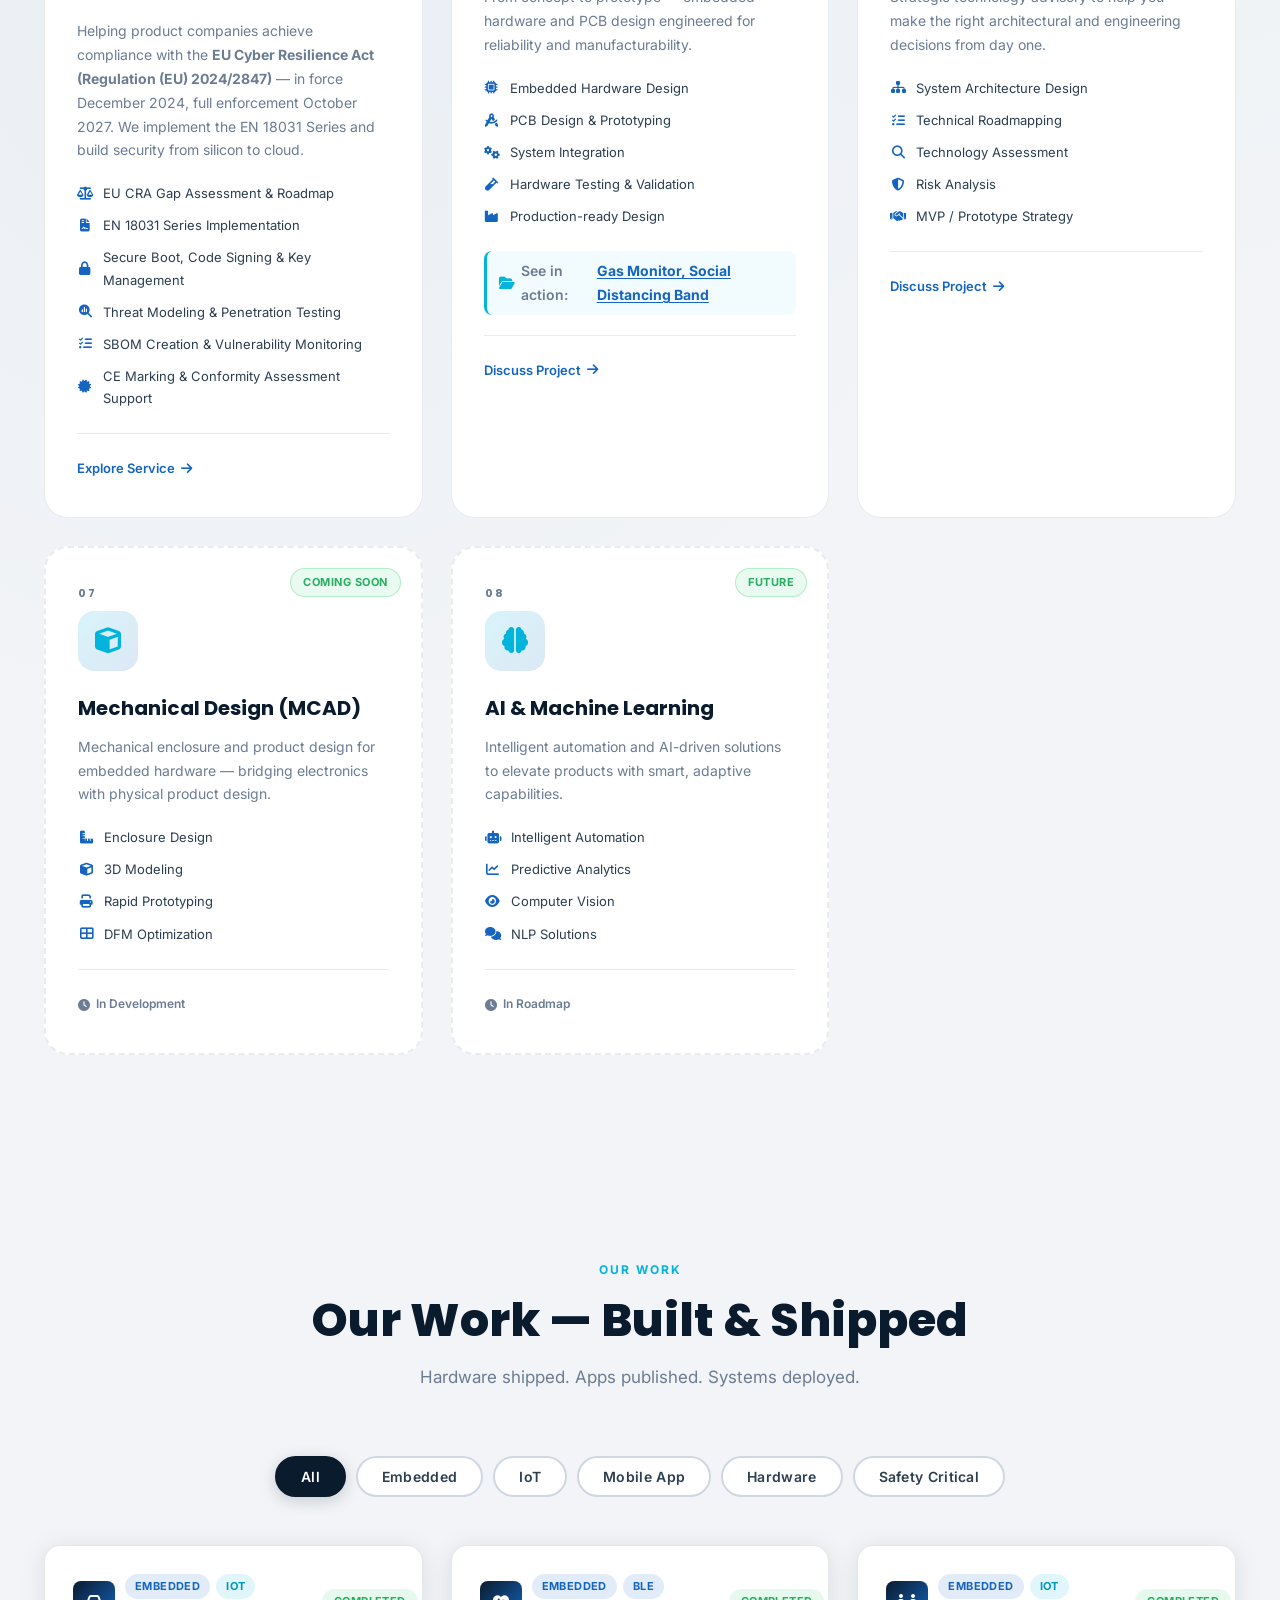
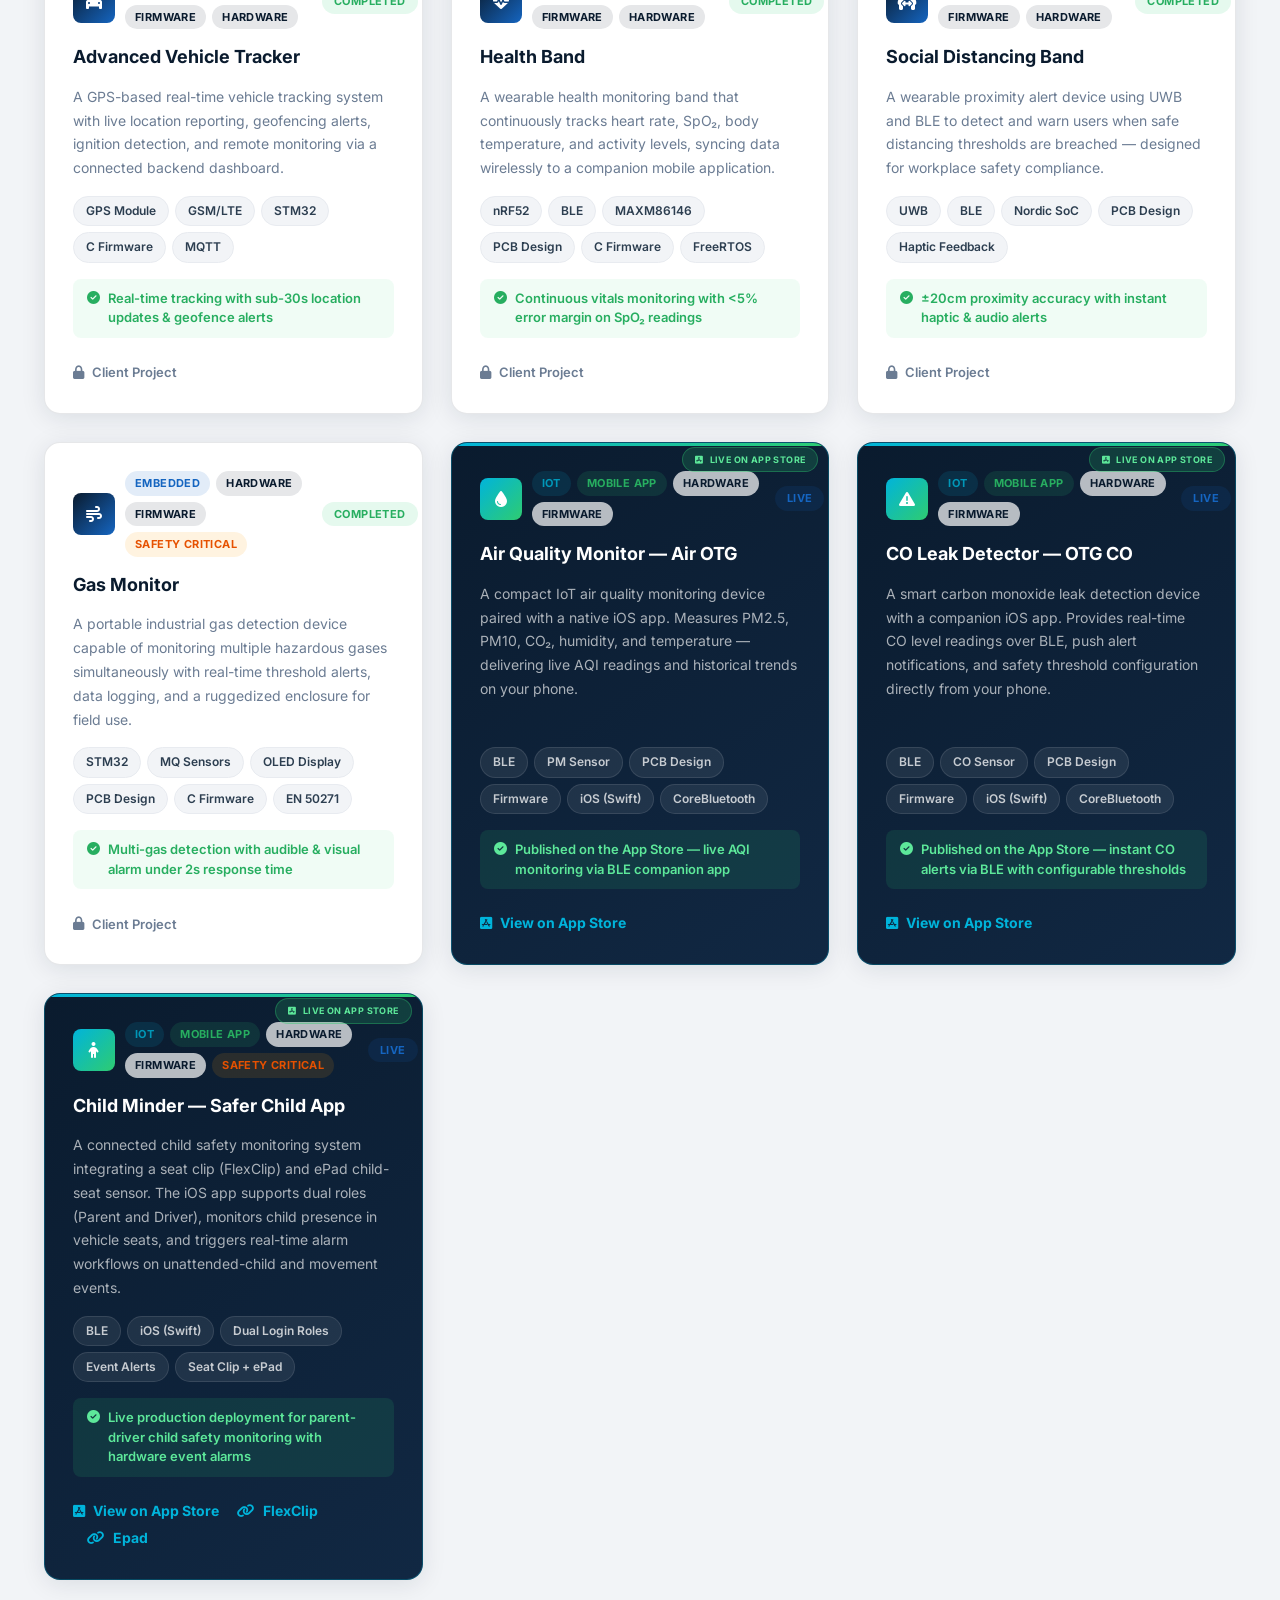
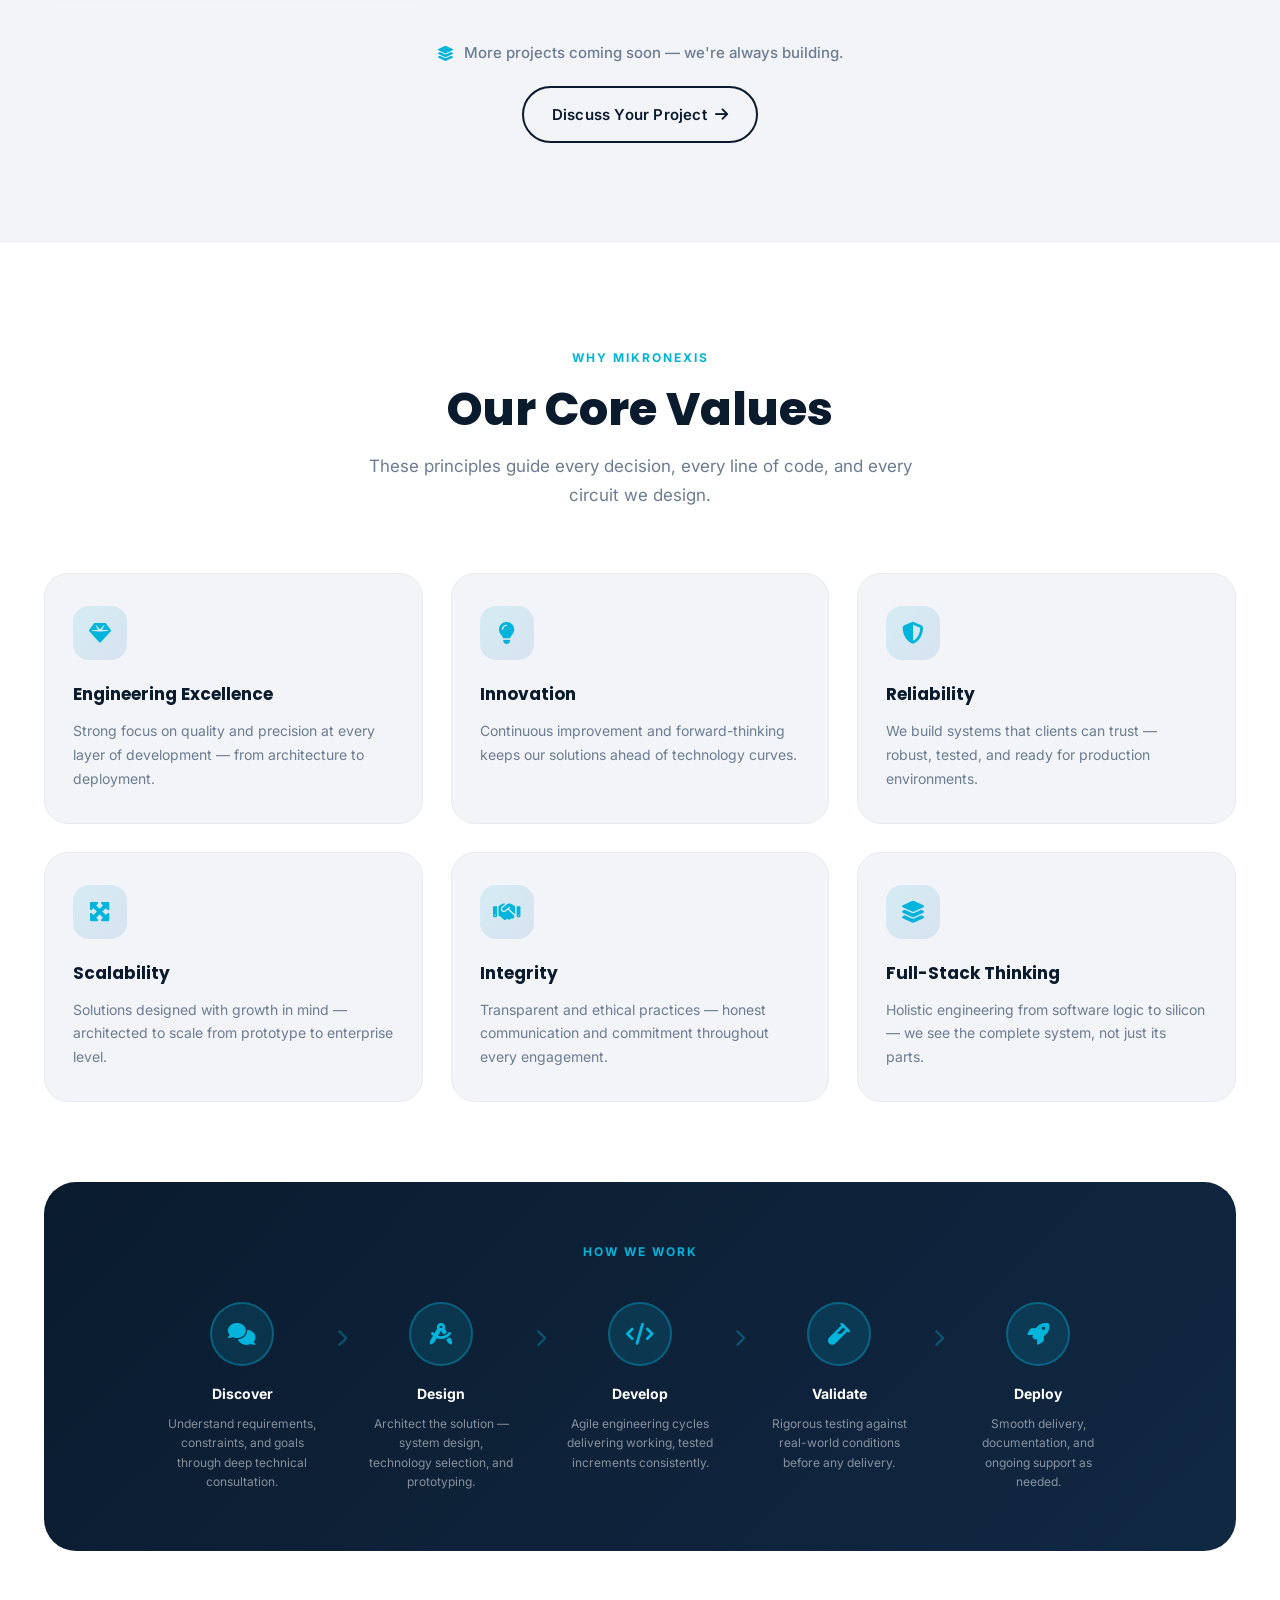
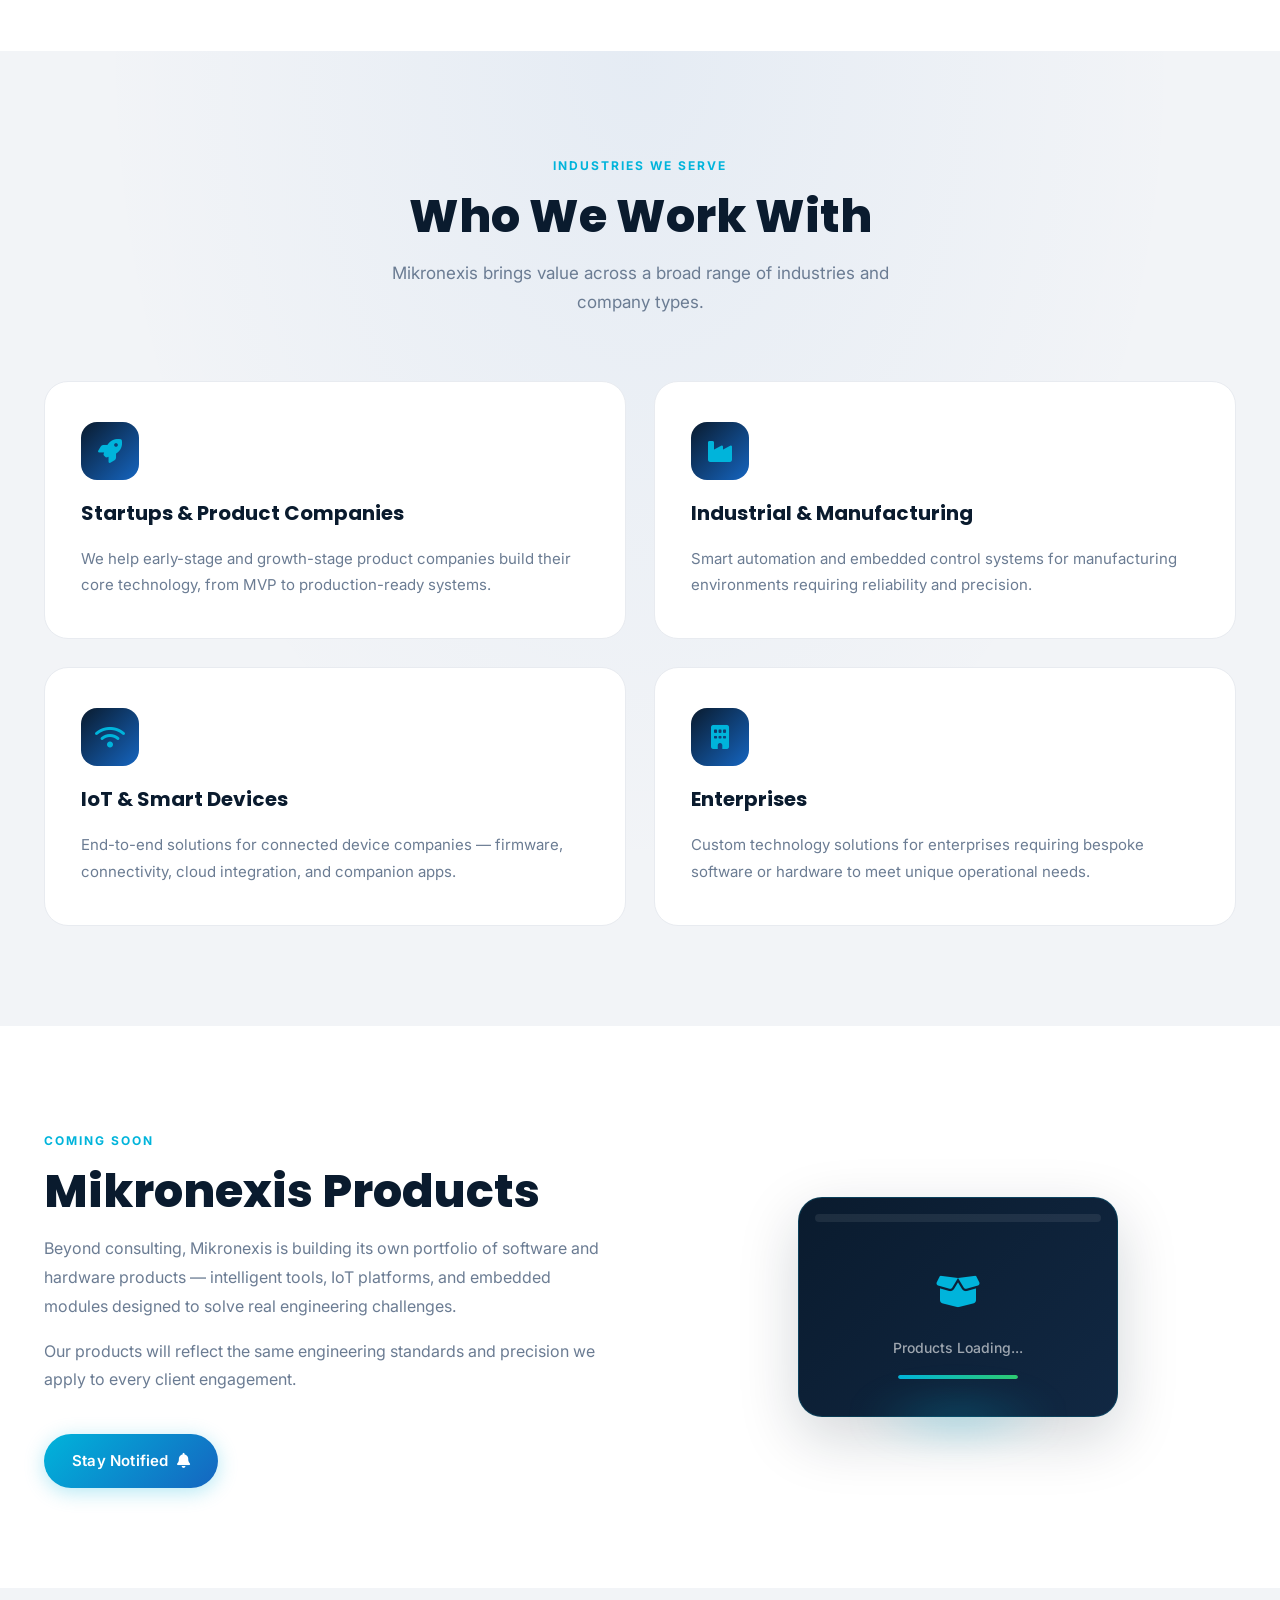
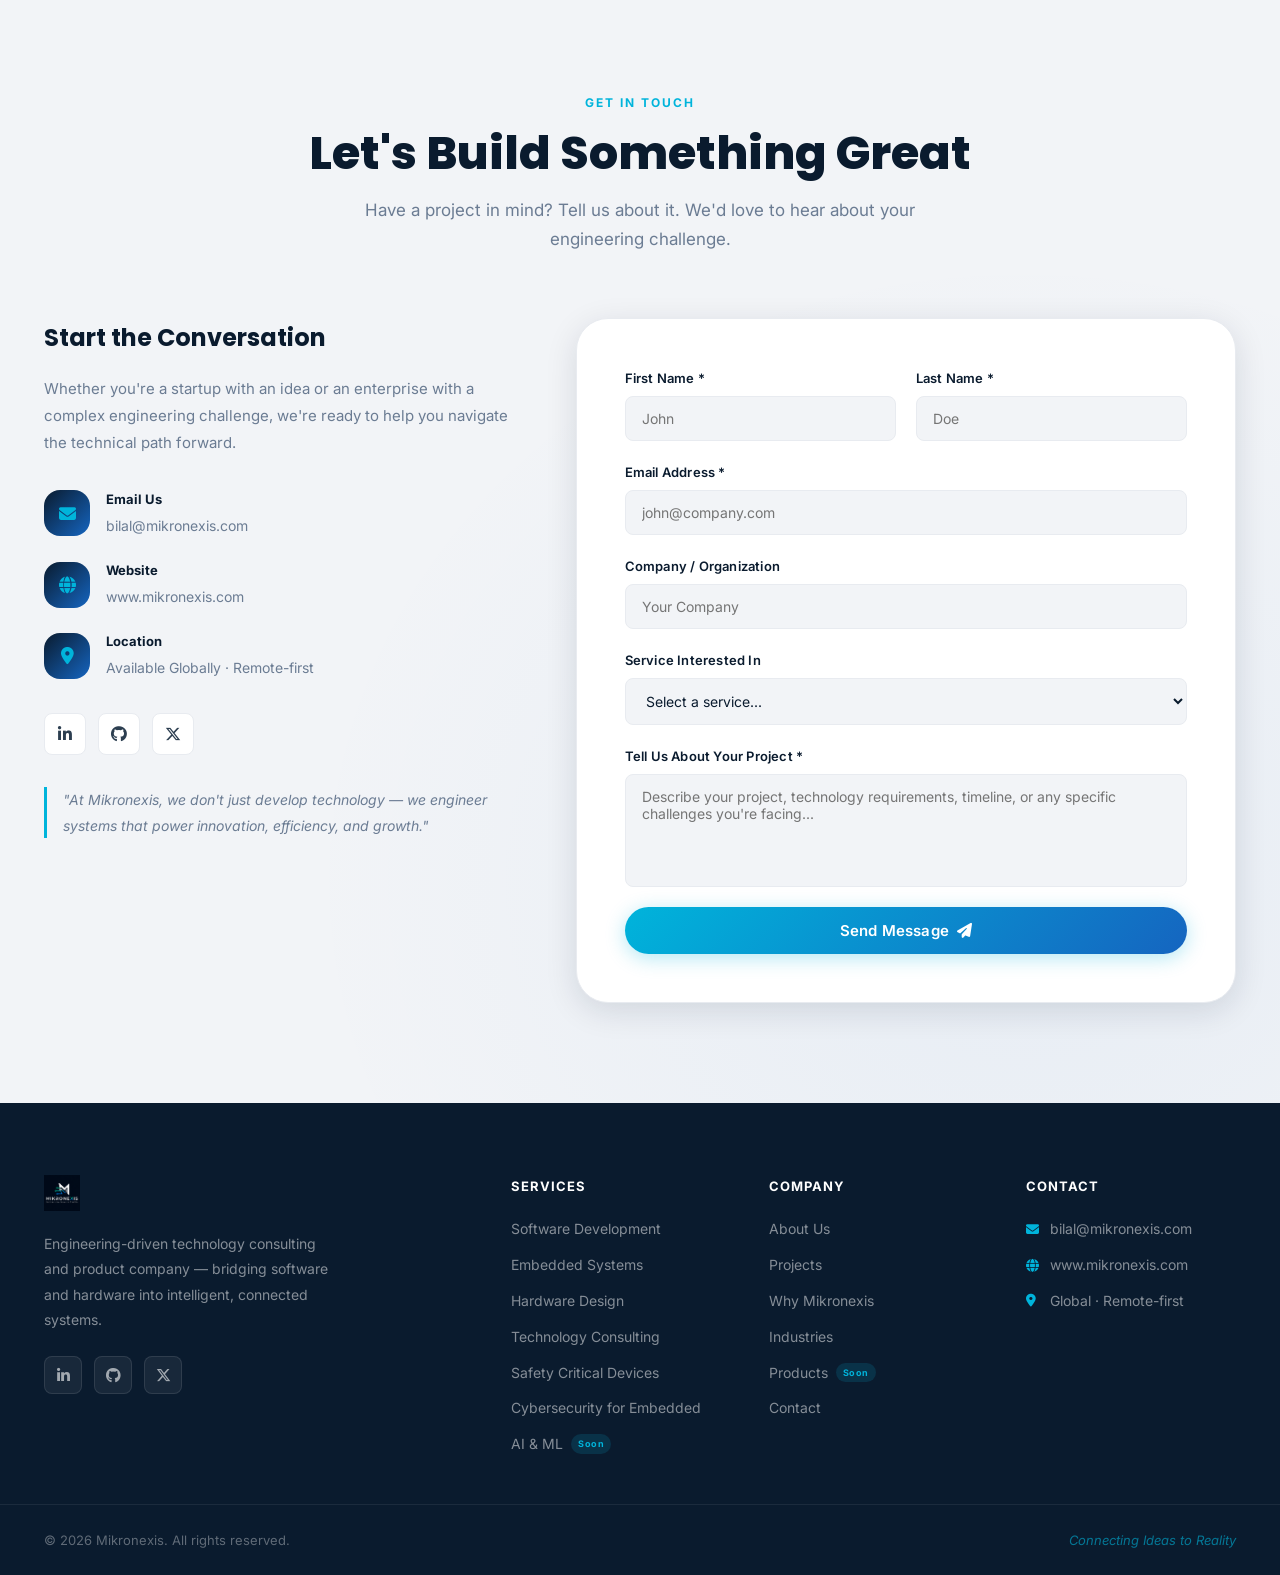
==== commit fe2acd70: "small grammer chanegs" ====
--- a/index.html
+++ b/index.html
@@ -163,7 +163,7 @@
               </article>
               <article class="icon-cell about-skill-card">
                 <div class="about-skill-icon"><i class="fas fa-ruler-combined"></i></div>
-                <h3>BLE &amp; sensors</h3>
+                <h3>BLE &amp; Sensors</h3>
                 <p>Connected hardware</p>
               </article>
               <article class="icon-cell about-skill-card">
@@ -173,12 +173,12 @@
               </article>
               <article class="icon-cell about-skill-card">
                 <div class="about-skill-icon"><i class="far fa-clone"></i></div>
-                <h3>Mobile &amp; web</h3>
+                <h3>Mobile &amp; Web</h3>
                 <p>Companion apps</p>
               </article>
               <article class="icon-cell center-cell center-brand-card">
                 <div class="brand-mark">M</div>
-                <h3>Mikronexis</h3>
+                <h3>MikroNexis</h3>
                 <p>Where it connects</p>
               </article>
               <article class="icon-cell about-skill-card">
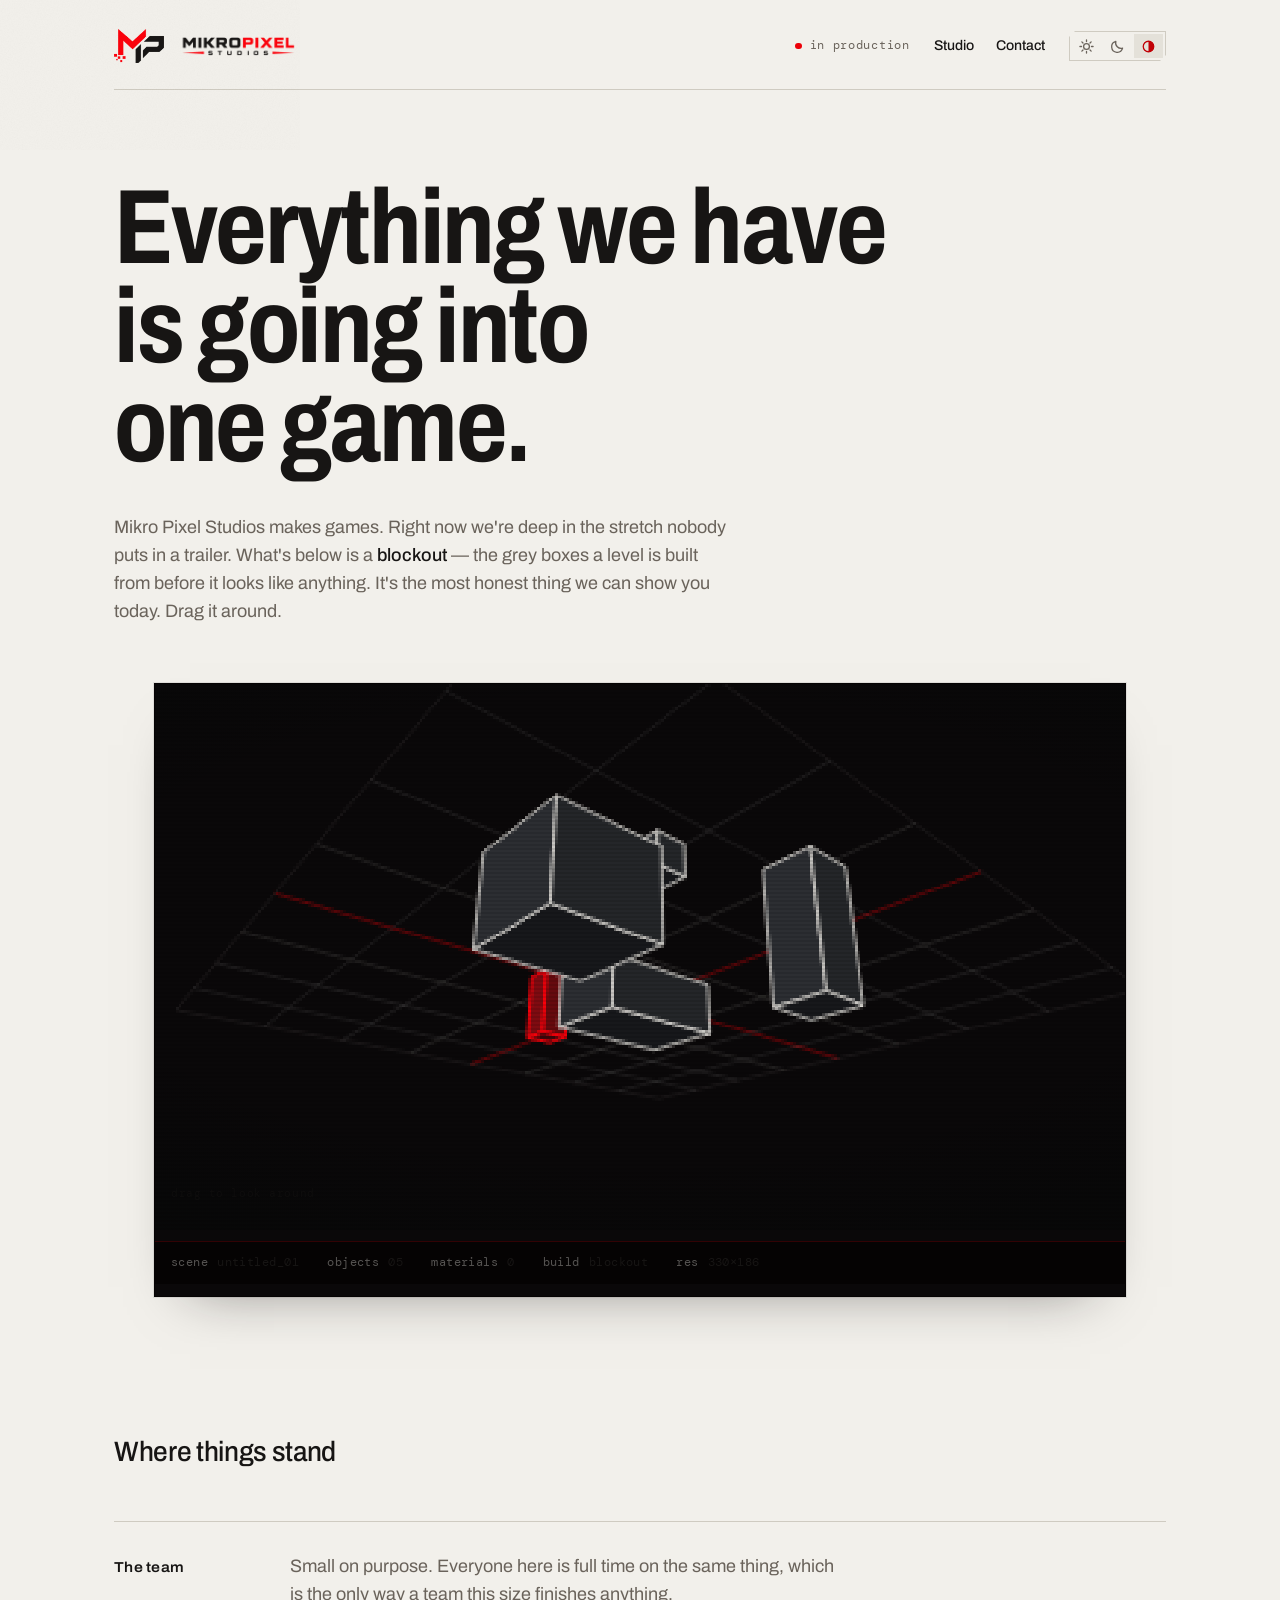
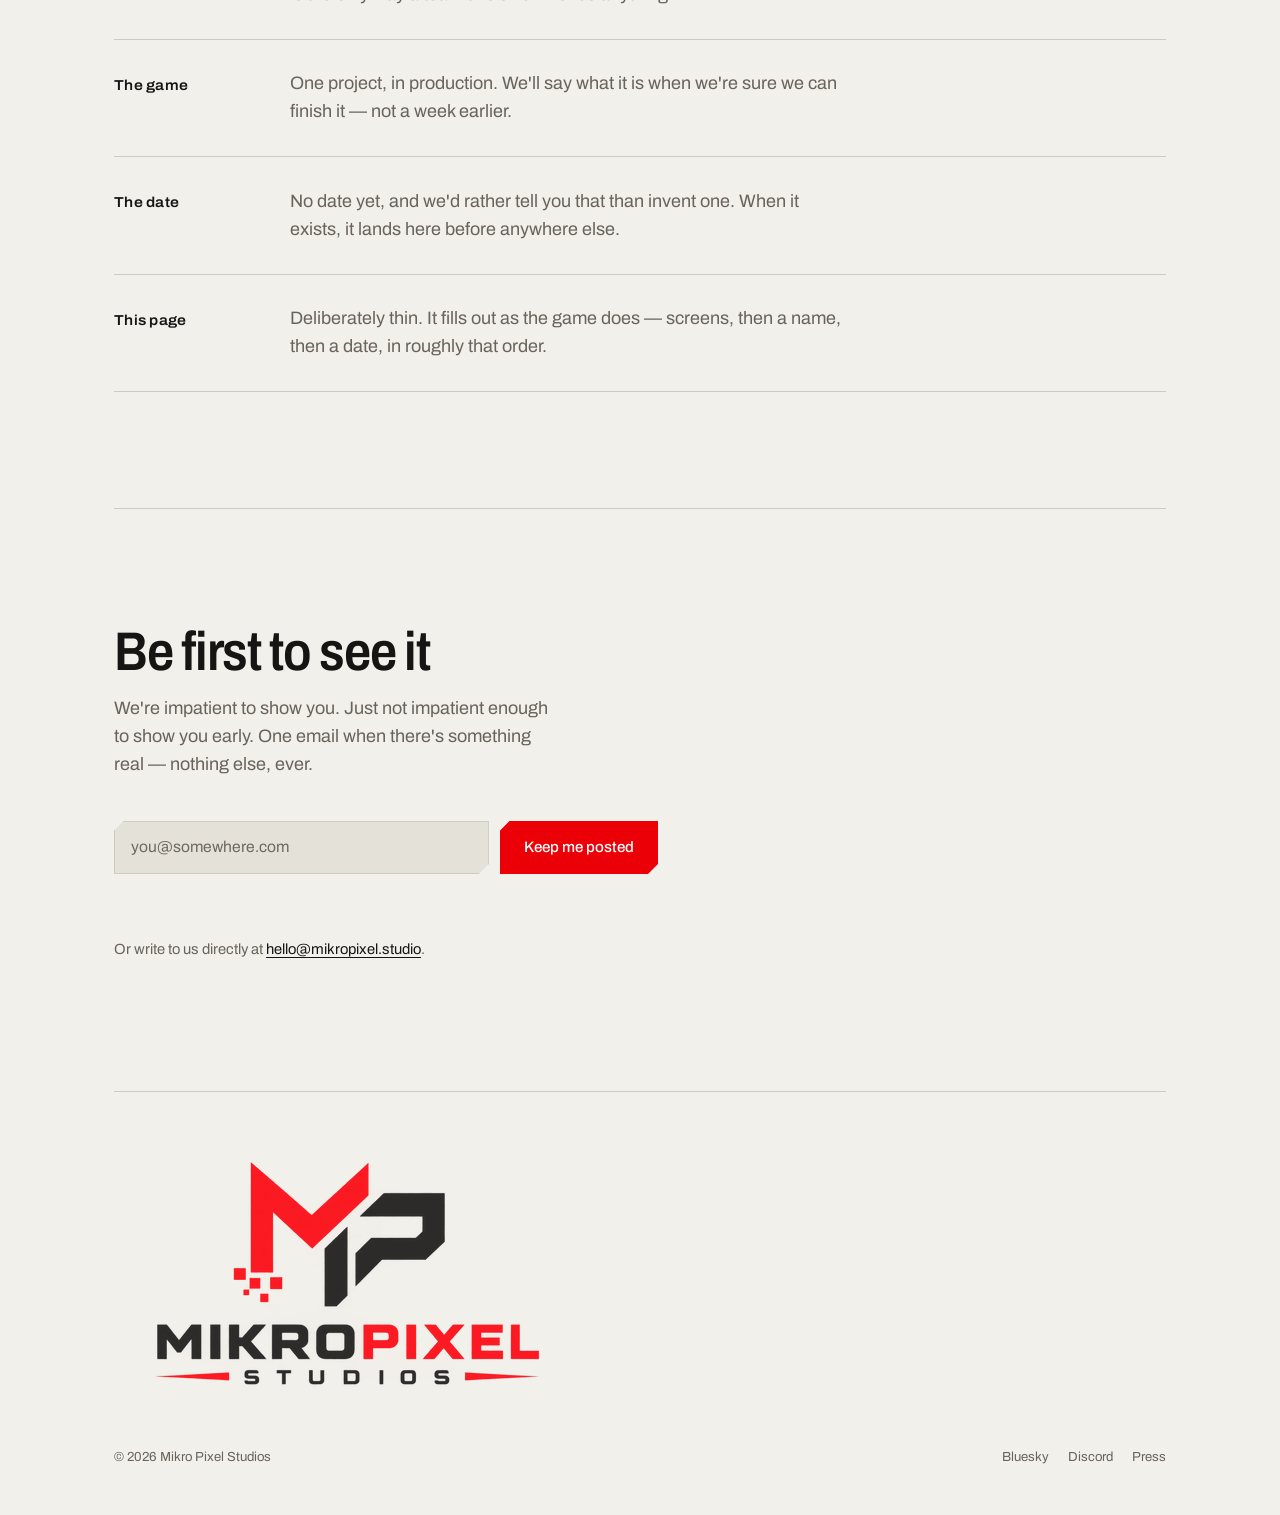
==== commit 3d75fb56: "Redo the website to make it an amateur gaming studio website" ====
--- a/index.html
+++ b/index.html
@@ -1,1018 +1,173 @@
 <!DOCTYPE html>
 <html lang="en">
 <head>
-  <meta charset="UTF-8" />
-  <meta name="viewport" content="width=device-width, initial-scale=1.0" />
-  <meta name="description" content="Mikronexis – Connecting Ideas to Reality. Engineering-driven technology consulting and product engineering company specializing in software, embedded systems, and hardware solutions." />
-  <meta name="keywords" content="Mikronexis, software consulting, embedded systems, hardware design, mobile development, web development, IoT, firmware, PCB design" />
-  <title>Mikronexis – Connecting Ideas to Reality</title>
+<meta charset="utf-8">
+<meta name="viewport" content="width=device-width, initial-scale=1">
+<title>Mikro Pixel Studios — game studio</title>
+<meta name="description" content="Mikro Pixel Studios is a small game studio putting everything it has into one game. In production, no date yet.">
+<meta property="og:title" content="Mikro Pixel Studios">
+<meta property="og:description" content="A small game studio putting everything it has into one game. In production, no date yet.">
+<meta property="og:type" content="website">
 
-  <!-- Fonts -->
-  <link rel="preconnect" href="https://fonts.googleapis.com" />
-  <link rel="preconnect" href="https://fonts.gstatic.com" crossorigin />
-  <link href="https://fonts.googleapis.com/css2?family=Inter:wght@300;400;500;600;700;800;900&family=Poppins:wght@300;400;500;600;700;800;900&display=swap" rel="stylesheet" />
+<link rel="icon" type="image/png" href="assets/img/mark-dark.png" media="(prefers-color-scheme: dark)">
+<link rel="icon" type="image/png" href="assets/img/mark-light.png" media="(prefers-color-scheme: light)">
+<link rel="apple-touch-icon" href="assets/img/mark-dark.png">
+<meta name="theme-color" content="#0E0D0D">
+<script src="assets/js/theme-init.js"></script>
+<link rel="preconnect" href="https://fonts.googleapis.com">
+<link rel="preconnect" href="https://fonts.gstatic.com" crossorigin>
+<link href="https://fonts.googleapis.com/css2?family=Archivo:wdth,wght@62..125,400..700&family=DM+Mono:wght@400;500&display=swap" rel="stylesheet">
 
-  <!-- Icons -->
-  <link rel="stylesheet" href="https://cdnjs.cloudflare.com/ajax/libs/font-awesome/6.5.0/css/all.min.css" />
+<link rel="stylesheet" href="assets/css/styles.css">
+</head>
 
-  <!-- Stylesheet -->
-  <link rel="stylesheet" href="css/style.css" />
-
-  <!-- Favicon -->
-  <link rel="icon" type="image/png" href="assests/logo_dark.png" />
-</head>
 <body>
 
-  <!-- ========== PRELOADER ========== -->
-  <div id="preloader">
-    <div class="preloader-inner">
-      <img src="assests/logo_dark.png" alt="Mikronexis" class="preloader-logo" />
-      <div class="preloader-bar"><span></span></div>
+<!-- Paper grain filter -->
+<svg class="grain" aria-hidden="true" preserveAspectRatio="none">
+  <filter id="grainNoise">
+    <feTurbulence type="fractalNoise" baseFrequency="0.82" numOctaves="3" stitchTiles="stitch"/>
+    <feColorMatrix type="saturate" values="0"/>
+  </filter>
+  <rect width="100%" height="100%" filter="url(#grainNoise)" opacity="0.11"/>
+</svg>
+
+<div class="shell">
+
+  <header class="top lift" style="--d:0ms">
+    <a class="mark" href="#top" aria-label="Mikro Pixel Studios, home">
+      <span class="mark__marks">
+        <img class="only-dark"  src="assets/img/mark-dark.png" alt="" aria-hidden="true">
+        <img class="only-light" src="assets/img/mark-light.png" alt="" aria-hidden="true">
+      </span>
+      <span class="mark__words">
+        <img class="mark__word only-dark"  src="assets/img/mark-word-dark.png" alt="" aria-hidden="true">
+        <img class="mark__word only-light" src="assets/img/mark-word-light.png" alt="" aria-hidden="true">
+      </span>
+    </a>
+    <p class="status"><span class="status__dot" aria-hidden="true"></span>in production</p>
+    <nav class="top__nav" aria-label="Main">
+      <a class="navlink" href="#standing">Studio</a>
+      <a class="navlink" href="#contact">Contact</a>
+    </nav>
+    <div class="themer" role="radiogroup" aria-label="Colour theme" id="themer">
+      <button class="themer__opt" type="button" role="radio" aria-checked="false" data-set="light" title="Day">
+        <span class="vh">Day</span>
+        <svg viewBox="0 0 16 16" width="15" height="15" fill="none" stroke="currentColor" stroke-width="1.4" stroke-linecap="round" aria-hidden="true">
+          <circle cx="8" cy="8" r="3.1"/>
+          <path d="M8 1v1.7M8 13.3V15M15 8h-1.7M2.7 8H1M12.95 3.05l-1.2 1.2M4.25 11.75l-1.2 1.2M12.95 12.95l-1.2-1.2M4.25 4.25l-1.2-1.2"/>
+        </svg>
+      </button>
+      <button class="themer__opt" type="button" role="radio" aria-checked="false" data-set="dark" title="Night">
+        <span class="vh">Night</span>
+        <svg viewBox="0 0 16 16" width="15" height="15" fill="none" stroke="currentColor" stroke-width="1.4" stroke-linejoin="round" aria-hidden="true">
+          <path d="M13.4 9.8A5.9 5.9 0 0 1 6.2 2.6 5.9 5.9 0 1 0 13.4 9.8Z"/>
+        </svg>
+      </button>
+      <button class="themer__opt" type="button" role="radio" aria-checked="false" data-set="auto" title="Match system">
+        <span class="vh">Match system</span>
+        <svg viewBox="0 0 16 16" width="15" height="15" fill="none" stroke="currentColor" stroke-width="1.4" aria-hidden="true">
+          <circle cx="8" cy="8" r="5.6"/>
+          <path d="M8 2.4a5.6 5.6 0 0 1 0 11.2Z" fill="currentColor" stroke="none"/>
+        </svg>
+      </button>
     </div>
-  </div>
+  </header>
 
-  <!-- ========== NAVIGATION ========== -->
-  <nav id="navbar">
-    <div class="nav-container">
-      <a href="#home" class="nav-logo">
-        <img src="assests/logo_dark.png" alt="Mikronexis Logo" class="logo-img" />
-      </a>
+  <main id="top">
 
-      <button class="nav-toggle" id="navToggle" aria-label="Toggle navigation">
-        <span></span><span></span><span></span>
-      </button>
-
-      <ul class="nav-links" id="navLinks">
-        <li><a href="#home" class="nav-link active">Home</a></li>
-        <li><a href="#about" class="nav-link">About</a></li>
-        <li><a href="#services" class="nav-link">Services</a></li>
-        <li><a href="#projects" class="nav-link">Projects</a></li>
-        <li><a href="#why-us" class="nav-link">Why Us</a></li>
-        <li><a href="#market" class="nav-link">Industries</a></li>
-        <li><a href="#contact" class="nav-link">Contact</a></li>
-        <li><a href="#contact" class="nav-cta-btn">Get Started</a></li>
-      </ul>
-    </div>
-  </nav>
-
-  <!-- ========== HERO SECTION ========== -->
-  <section id="home" class="hero-section">
-    <div class="hero-bg-grid"></div>
-    <div class="hero-particles" id="heroParticles"></div>
-
-    <div class="hero-content">
-      <div class="hero-badge">
-        <span class="badge-dot"></span>
-        Trusted by Startups &amp; Product Companies
-      </div>
-
-      <h1 class="hero-title">
-        Connecting<br />
-        <span class="gradient-text">Ideas to Reality</span>
+    <section class="hero">
+      <h1 class="hero__title lift" style="--d:90ms">
+        <span>Everything we have</span>
+        <span>is going into</span>
+        <span>one game.</span>
       </h1>
 
-      <p class="hero-subtitle">
-        Mikronexis is an engineering-driven technology company specializing in building intelligent systems
-        across software, embedded systems, and hardware. From GPS vehicle trackers and wearable health bands to
-        App Store-published IoT apps — we build real, shipped products.
+      <p class="hero__body lift" style="--d:200ms">
+        Mikro Pixel Studios makes games. Right now we're deep in the stretch
+        nobody puts in a trailer. What's below is a <b>blockout</b> — the grey
+        boxes a level is built from before it looks like anything. It's the most
+        honest thing we can show you today. Drag it around.
       </p>
 
-      <div class="hero-actions">
-        <a href="#services" class="btn btn-primary">
-          Explore Services <i class="fas fa-arrow-right"></i>
-        </a>
-        <a href="#contact" class="btn btn-outline">
-          Let's Talk <i class="fas fa-comments"></i>
-        </a>
-      </div>
+      <figure class="viewport lift" style="--d:310ms" id="viewport">
+        <div class="viewport__stage" id="stage">
+          <canvas id="scene" aria-label="An interactive 3D blockout: grey placeholder boxes on a grid. Drag to change the camera angle."></canvas>
+          <div class="viewport__glass" aria-hidden="true"></div>
+          <p class="viewport__hint">drag to look around</p>
+        </div>
+        <dl class="readout">
+          <div><dt>scene</dt><dd>untitled_01</dd></div>
+          <div><dt>objects</dt><dd id="r-objects">0</dd></div>
+          <div><dt>materials</dt><dd>0</dd></div>
+          <div><dt>build</dt><dd>blockout</dd></div>
+          <div><dt>res</dt><dd id="r-res">—</dd></div>
+        </dl>
+      </figure>
+    </section>
 
-      <div class="hero-stats">
-        <div class="stat-item">
-          <div class="stat-number-row">
-            <span class="stat-number" data-target="5">0</span><span class="stat-suffix">+</span>
-          </div>
-          <span class="stat-label">Service Domains</span>
+    <section class="standing" id="standing">
+      <h2 class="standing__head">Where things stand</h2>
+      <dl class="facts">
+        <div class="facts__row">
+          <dt>The team</dt>
+          <dd>Small on purpose. Everyone here is full time on the same thing, which is the only way a team this size finishes anything.</dd>
         </div>
-        <div class="stat-divider"></div>
-        <div class="stat-item">
-          <div class="stat-number-row">
-            <span class="stat-number" data-target="100">0</span><span class="stat-suffix">%</span>
-          </div>
-          <span class="stat-label">Quality Focus</span>
+        <div class="facts__row">
+          <dt>The game</dt>
+          <dd>One project, in production. We'll say what it is when we're sure we can finish it — not a week earlier.</dd>
         </div>
-        <div class="stat-divider"></div>
-        <div class="stat-item">
-          <div class="stat-number-row">
-            <span class="stat-number" data-target="360">0</span><span class="stat-suffix">°</span>
-          </div>
-          <span class="stat-label">Full-Stack Engineering</span>
+        <div class="facts__row">
+          <dt>The date</dt>
+          <dd>No date yet, and we'd rather tell you that than invent one. When it exists, it lands here before anywhere else.</dd>
         </div>
-      </div>
+        <div class="facts__row">
+          <dt>This page</dt>
+          <dd>Deliberately thin. It fills out as the game does — screens, then a name, then a date, in roughly that order.</dd>
+        </div>
+      </dl>
+    </section>
+
+    <section class="signup" id="contact">
+      <h2 class="signup__title">Be first to see it</h2>
+      <p class="signup__note">
+        We're impatient to show you. Just not impatient enough to show you early.
+        One email when there's something real — nothing else, ever.
+      </p>
+
+      <form class="form" id="signup" novalidate>
+        <label class="vh" for="email">Email address</label>
+        <input class="field" id="email" name="email" type="email"
+               placeholder="you@somewhere.com" autocomplete="email" required>
+        <button class="btn" type="submit" id="submit">Keep me posted</button>
+        <p class="form__reply" id="reply" role="status" aria-live="polite"></p>
+      </form>
+
+      <p class="signup__alt">
+        Or write to us directly at <a href="mailto:hello@mikropixel.studio">hello@mikropixel.studio</a>.
+      </p>
+    </section>
+
+  </main>
+
+  <footer class="foot">
+    <div class="foot__logo">
+      <img class="only-dark"  src="assets/img/footer-mark-dark.png" alt="" aria-hidden="true">
+      <img class="only-light" src="assets/img/footer-mark-light.png" alt="" aria-hidden="true">
     </div>
-
-    <div class="hero-banner">
-      <div class="banner-glow"></div>
-      <img src="assests/mikronexisBannerOnly2.png" alt="Mikronexis Banner" class="banner-image" />
-    </div>
-
-    <div class="hero-scroll-hint">
-      <span>Scroll to explore</span>
-      <div class="scroll-arrow"><i class="fas fa-chevron-down"></i></div>
-    </div>
-  </section>
-
-  <!-- ========== TECH STRIP ========== -->
-  <div class="tech-strip">
-    <div class="strip-track">
-      <span><i class="fab fa-android"></i> Android</span>
-      <span><i class="fab fa-apple"></i> iOS</span>
-      <span><i class="fas fa-globe"></i> Web Apps</span>
-      <span><i class="fas fa-desktop"></i> Desktop</span>
-      <span><i class="fas fa-microchip"></i> Firmware</span>
-      <span><i class="fas fa-wifi"></i> IoT</span>
-      <span><i class="fas fa-circuit-board"></i> PCB Design</span>
-      <span><i class="fas fa-server"></i> Backend & APIs</span>
-      <span><i class="fas fa-brain"></i> AI / ML</span>
-      <span><i class="fas fa-triangle-exclamation"></i> Safety Critical</span>
-      <span><i class="fas fa-shield-halved"></i> CRA Compliance</span>
-      <span><i class="fab fa-android"></i> Android</span>
-      <span><i class="fab fa-apple"></i> iOS</span>
-      <span><i class="fas fa-globe"></i> Web Apps</span>
-      <span><i class="fas fa-desktop"></i> Desktop</span>
-      <span><i class="fas fa-microchip"></i> Firmware</span>
-      <span><i class="fas fa-wifi"></i> IoT</span>
-      <span><i class="fas fa-circuit-board"></i> PCB Design</span>
-      <span><i class="fas fa-server"></i> Backend &amp; APIs</span>
-      <span><i class="fas fa-brain"></i> AI / ML</span>
-      <span><i class="fas fa-triangle-exclamation"></i> Safety Critical</span>
-      <span><i class="fas fa-shield-halved"></i> CRA Compliance</span>
-    </div>
-  </div>
-
-  <!-- ========== ABOUT SECTION ========== -->
-  <section id="about" class="about-section section">
-    <div class="container">
-      <div class="about-grid">
-        <div class="about-visual" data-aos="fade-right">
-          <div class="about-card-main">
-            <div class="about-icon-grid">
-              <article class="icon-cell about-skill-card">
-                <div class="about-skill-icon"><i class="fas fa-microchip"></i></div>
-                <h3>Firmware</h3>
-                <p>Embedded software</p>
-              </article>
-              <article class="icon-cell about-skill-card">
-                <div class="about-skill-icon"><i class="fas fa-ruler-combined"></i></div>
-                <h3>BLE &amp; Sensors</h3>
-                <p>Connected hardware</p>
-              </article>
-              <article class="icon-cell about-skill-card">
-                <div class="about-skill-icon"><i class="fas fa-vector-square"></i></div>
-                <h3>PCB design</h3>
-                <p>Hardware layout</p>
-              </article>
-              <article class="icon-cell about-skill-card">
-                <div class="about-skill-icon"><i class="far fa-clone"></i></div>
-                <h3>Mobile &amp; Web</h3>
-                <p>Companion apps</p>
-              </article>
-              <article class="icon-cell center-cell center-brand-card">
-                <div class="brand-mark">M</div>
-                <h3>MikroNexis</h3>
-                <p>Where it connects</p>
-              </article>
-              <article class="icon-cell about-skill-card">
-                <div class="about-skill-icon"><i class="fas fa-shield-halved"></i></div>
-                <h3>Cybersecurity</h3>
-                <p>Device hardening</p>
-              </article>
-              <article class="icon-cell about-skill-card">
-                <div class="about-skill-icon"><i class="fas fa-cloud"></i></div>
-                <h3>Cloud &amp; IoT</h3>
-                <p>Connectivity layer</p>
-              </article>
-              <article class="icon-cell about-skill-card">
-                <div class="about-skill-icon"><i class="fas fa-screwdriver-wrench"></i></div>
-                <h3>Mechanical</h3>
-                <p>MCAD design</p>
-              </article>
-              <article class="icon-cell about-skill-card">
-                <div class="about-skill-icon"><i class="fas fa-brain"></i></div>
-                <h3>AI &amp; ML</h3>
-                <p>Smart systems</p>
-              </article>
-            </div>
-          </div>
-        </div>
-        <div class="about-content" data-aos="fade-left">
-          <div class="section-tag">About Us</div>
-          <h2 class="section-title">Who We Are</h2>
-          <p class="about-lead">
-            Mikronexis is derived from <strong>Mikro</strong> — precision and depth — and <strong>Nexis</strong> (Nexus) — connection and integration. Together, we build intelligent, connected, and scalable systems at the intersection of software and hardware.
-          </p>
-          <p class="about-body">
-            We are an engineering-driven technology consulting and product company. From mobile and web applications to firmware, embedded hardware, and IoT systems, we provide end-to-end engineering expertise that transforms complex ideas into real, working systems.
-          </p>
-
-          <div class="about-pillars">
-            <div class="pillar">
-              <div class="pillar-icon"><i class="fas fa-eye"></i></div>
-              <div>
-                <h4>Vision</h4>
-                <p>To become a globally recognized technology company delivering intelligent systems and innovative products across software and hardware domains.</p>
-              </div>
-            </div>
-            <div class="pillar">
-              <div class="pillar-icon"><i class="fas fa-bullseye"></i></div>
-              <div>
-                <h4>Mission</h4>
-                <p>To design, develop, and deliver high-quality, scalable, and efficient technology solutions that bridge software and hardware seamlessly.</p>
-              </div>
-            </div>
-          </div>
-
-          <div class="about-proof-strip">
-            <div class="proof-item"><i class="fas fa-check-circle"></i> 6 Products Built &amp; Shipped</div>
-            <div class="proof-item"><i class="fab fa-app-store-ios"></i> 2 Apps Live on App Store</div>
-            <div class="proof-item"><i class="fas fa-shield-halved"></i> EN 50271 &amp; EU CRA Ready</div>
-          </div>
-
-          <a href="#services" class="btn btn-primary mt-2">Our Services <i class="fas fa-arrow-right"></i></a>
-        </div>
-      </div>
-    </div>
-  </section>
-
-  <!-- ========== SERVICES SECTION ========== -->
-  <section id="services" class="services-section section">
-    <div class="services-bg-pattern"></div>
-    <div class="container">
-      <div class="section-header" data-aos="fade-up">
-        <div class="section-tag">What We Do</div>
-        <h2 class="section-title">Our Services</h2>
-        <p class="section-sub">
-          Comprehensive engineering services from digital software to physical hardware — all under one roof.
-        </p>
-      </div>
-
-      <div class="services-grid">
-
-        <!-- Software Development -->
-        <div class="service-card" data-aos="fade-up" data-aos-delay="100">
-          <div class="service-number">01</div>
-          <div class="service-icon-wrap">
-            <i class="fas fa-code"></i>
-          </div>
-          <h3>Software Development</h3>
-          <p>Full-spectrum software engineering from mobile to web to desktop, built for performance and scalability.</p>
-          <ul class="service-list">
-            <li><i class="fab fa-android"></i> Android Applications</li>
-            <li><i class="fab fa-apple"></i> iOS Applications</li>
-            <li><i class="fas fa-globe"></i> Web Applications</li>
-            <li><i class="fas fa-desktop"></i> Desktop Software</li>
-            <li><i class="fas fa-server"></i> Backend Systems &amp; APIs</li>
-          </ul>
-          <p class="service-proof"><i class="fas fa-folder-open"></i> See in action: <a href="#projects">Air OTG &amp; OTG CO on App Store</a></p>
-          <div class="service-footer">
-            <a href="#contact" class="service-link">Discuss Project <i class="fas fa-arrow-right"></i></a>
-          </div>
-        </div>
-
-        <!-- Embedded Systems -->
-        <div class="service-card featured" data-aos="fade-up" data-aos-delay="200">
-          <div class="service-number">02</div>
-          <div class="featured-label">Core Expertise</div>
-          <div class="service-icon-wrap">
-            <i class="fas fa-microchip"></i>
-          </div>
-          <h3>Embedded Systems</h3>
-          <p>Deep embedded engineering expertise for resource-constrained, real-time, and connected devices.</p>
-          <ul class="service-list">
-            <li><i class="fas fa-code-branch"></i> Firmware Development</li>
-            <li><i class="fas fa-clock"></i> RTOS-based Systems</li>
-            <li><i class="fas fa-wifi"></i> IoT Solutions</li>
-            <li><i class="fas fa-plug"></i> Device Integration</li>
-            <li><i class="fas fa-link"></i> Protocol Implementation</li>
-          </ul>
-          <p class="service-proof service-proof-light"><i class="fas fa-folder-open"></i> See in action: <a href="#projects">Health Band, Vehicle Tracker</a></p>
-          <div class="service-footer">
-            <a href="#contact" class="service-link">Discuss Project <i class="fas fa-arrow-right"></i></a>
-          </div>
-        </div>
-
-        <!-- Safety Critical Devices -->
-        <div class="service-card" data-aos="fade-up" data-aos-delay="250">
-          <div class="service-number">03</div>
-          <div class="service-icon-wrap">
-            <i class="fas fa-triangle-exclamation"></i>
-          </div>
-          <h3>Safety Critical Devices</h3>
-          <p>Engineering embedded systems for hazardous environments and safety-regulated industries — certifiable, fail-safe, and production-ready.</p>
-          <ul class="service-list">
-            <li><i class="fas fa-file-shield"></i> EN 50271 Software Compliance</li>
-            <li><i class="fas fa-fire-flame-curved"></i> IEC 60079 Series — Explosive Atmospheres</li>
-            <li><i class="fas fa-sitemap"></i> Hazardous Area System Architecture</li>
-            <li><i class="fas fa-vial-circle-check"></i> Safety Validation &amp; Evidence Documentation</li>
-            <li><i class="fas fa-code-branch"></i> Fail-Safe Firmware Development</li>
-          </ul>
-          <p class="service-proof"><i class="fas fa-folder-open"></i> See in action: <a href="#projects">Gas Monitor (EN 50271 aligned)</a></p>
-          <div class="service-footer">
-            <a href="safety-critical.html" class="service-link">Explore Service <i class="fas fa-arrow-right"></i></a>
-          </div>
-        </div>
-
-        <!-- Cybersecurity for Embedded Devices -->
-        <div class="service-card" data-aos="fade-up" data-aos-delay="350">
-          <div class="service-number">04</div>
-          <div class="service-icon-wrap">
-            <i class="fas fa-shield-halved"></i>
-          </div>
-          <h3>Cybersecurity for Embedded Devices</h3>
-          <p>Helping product companies achieve compliance with the <strong>EU Cyber Resilience Act (Regulation (EU) 2024/2847)</strong> — in force December 2024, full enforcement October 2027. We implement the EN 18031 Series and build security from silicon to cloud.</p>
-          <ul class="service-list">
-            <li><i class="fas fa-scale-balanced"></i> EU CRA Gap Assessment &amp; Roadmap</li>
-            <li><i class="fas fa-file-contract"></i> EN 18031 Series Implementation</li>
-            <li><i class="fas fa-lock"></i> Secure Boot, Code Signing &amp; Key Management</li>
-            <li><i class="fas fa-magnifying-glass-chart"></i> Threat Modeling &amp; Penetration Testing</li>
-            <li><i class="fas fa-list-check"></i> SBOM Creation &amp; Vulnerability Monitoring</li>
-            <li><i class="fas fa-certificate"></i> CE Marking &amp; Conformity Assessment Support</li>
-          </ul>
-          <div class="service-footer">
-            <a href="cybersecurity.html" class="service-link">Explore Service <i class="fas fa-arrow-right"></i></a>
-          </div>
-        </div>
-
-        <!-- Hardware Design -->
-        <div class="service-card" data-aos="fade-up" data-aos-delay="300">
-          <div class="service-number">05</div>
-          <div class="service-icon-wrap">
-            <i class="fas fa-cpu"></i>
-          </div>
-          <h3>Hardware Design</h3>
-          <p>From concept to prototype — embedded hardware and PCB design engineered for reliability and manufacturability.</p>
-          <ul class="service-list">
-            <li><i class="fas fa-microchip"></i> Embedded Hardware Design</li>
-            <li><i class="fas fa-drafting-compass"></i> PCB Design &amp; Prototyping</li>
-            <li><i class="fas fa-cogs"></i> System Integration</li>
-            <li><i class="fas fa-vial"></i> Hardware Testing &amp; Validation</li>
-            <li><i class="fas fa-industry"></i> Production-ready Design</li>
-          </ul>
-          <p class="service-proof"><i class="fas fa-folder-open"></i> See in action: <a href="#projects">Gas Monitor, Social Distancing Band</a></p>
-          <div class="service-footer">
-            <a href="#contact" class="service-link">Discuss Project <i class="fas fa-arrow-right"></i></a>
-          </div>
-        </div>
-
-        <!-- Consulting -->
-        <div class="service-card" data-aos="fade-up" data-aos-delay="400">
-          <div class="service-number">06</div>
-          <div class="service-icon-wrap">
-            <i class="fas fa-lightbulb"></i>
-          </div>
-          <h3>Technology Consulting</h3>
-          <p>Strategic technology advisory to help you make the right architectural and engineering decisions from day one.</p>
-          <ul class="service-list">
-            <li><i class="fas fa-sitemap"></i> System Architecture Design</li>
-            <li><i class="fas fa-tasks"></i> Technical Roadmapping</li>
-            <li><i class="fas fa-search"></i> Technology Assessment</li>
-            <li><i class="fas fa-shield-alt"></i> Risk Analysis</li>
-            <li><i class="fas fa-handshake"></i> MVP / Prototype Strategy</li>
-          </ul>
-          <div class="service-footer">
-            <a href="#contact" class="service-link">Discuss Project <i class="fas fa-arrow-right"></i></a>
-          </div>
-        </div>
-
-        <!-- MCAD (Optional) -->
-        <div class="service-card upcoming" data-aos="fade-up" data-aos-delay="500">
-          <div class="service-number">07</div>
-          <div class="upcoming-label">Coming Soon</div>
-          <div class="service-icon-wrap">
-            <i class="fas fa-cube"></i>
-          </div>
-          <h3>Mechanical Design (MCAD)</h3>
-          <p>Mechanical enclosure and product design for embedded hardware — bridging electronics with physical product design.</p>
-          <ul class="service-list">
-            <li><i class="fas fa-ruler-combined"></i> Enclosure Design</li>
-            <li><i class="fas fa-cube"></i> 3D Modeling</li>
-            <li><i class="fas fa-print"></i> Rapid Prototyping</li>
-            <li><i class="fas fa-th-large"></i> DFM Optimization</li>
-          </ul>
-          <div class="service-footer">
-            <span class="service-link-upcoming"><i class="fas fa-clock"></i> In Development</span>
-          </div>
-        </div>
-
-        <!-- AI / ML -->
-        <div class="service-card upcoming" data-aos="fade-up" data-aos-delay="600">
-          <div class="service-number">08</div>
-          <div class="upcoming-label">Future</div>
-          <div class="service-icon-wrap">
-            <i class="fas fa-brain"></i>
-          </div>
-          <h3>AI &amp; Machine Learning</h3>
-          <p>Intelligent automation and AI-driven solutions to elevate products with smart, adaptive capabilities.</p>
-          <ul class="service-list">
-            <li><i class="fas fa-robot"></i> Intelligent Automation</li>
-            <li><i class="fas fa-chart-line"></i> Predictive Analytics</li>
-            <li><i class="fas fa-eye"></i> Computer Vision</li>
-            <li><i class="fas fa-comments"></i> NLP Solutions</li>
-          </ul>
-          <div class="service-footer">
-            <span class="service-link-upcoming"><i class="fas fa-clock"></i> In Roadmap</span>
-          </div>
-        </div>
-
-      </div>
-    </div>
-  </section>
-
-  <!-- ========== PROJECTS / PORTFOLIO ========== -->
-  <section id="projects" class="projects-section section">
-    <div class="container">
-      <div class="section-header" data-aos="fade-up">
-        <div class="section-tag">Our Work</div>
-        <h2 class="section-title">Our Work — Built &amp; Shipped</h2>
-        <p class="section-sub">Hardware shipped. Apps published. Systems deployed.</p>
-      </div>
-
-      <!-- Filter Bar -->
-      <div class="portfolio-filters" data-aos="fade-up">
-        <button class="filter-btn active" data-filter="all">All</button>
-        <button class="filter-btn" data-filter="embedded">Embedded</button>
-        <button class="filter-btn" data-filter="iot">IoT</button>
-        <button class="filter-btn" data-filter="mobile">Mobile App</button>
-        <button class="filter-btn" data-filter="hardware">Hardware</button>
-        <button class="filter-btn" data-filter="safety">Safety Critical</button>
-      </div>
-
-      <!-- Projects Grid -->
-      <div class="portfolio-grid" id="portfolioGrid">
-
-        <!-- 1. Advanced Vehicle Tracker -->
-        <div class="portfolio-card" data-category="embedded iot" data-aos="fade-up" data-aos-delay="100">
-          <div class="pc-header">
-            <div class="pc-icon"><i class="fas fa-car"></i></div>
-            <div class="pc-tags">
-              <span class="pc-tag tag-embedded">Embedded</span>
-              <span class="pc-tag tag-iot">IoT</span>
-              <span class="pc-tag tag-firmware-white-bg">Firmware</span>
-              <span class="pc-tag tag-hardware-white-bg">Hardware</span>
-            </div>
-            <span class="pc-status status-completed">Completed</span>
-          </div>
-          <h3 class="pc-title">Advanced Vehicle Tracker</h3>
-          <p class="pc-desc">A GPS-based real-time vehicle tracking system with live location reporting, geofencing alerts, ignition detection, and remote monitoring via a connected backend dashboard.</p>
-          <div class="pc-stack">
-            <span>GPS Module</span>
-            <span>GSM/LTE</span>
-            <span>STM32</span>
-            <span>C Firmware</span>
-            <span>MQTT</span>
-          </div>
-          <div class="pc-outcome">
-            <i class="fas fa-check-circle"></i>
-            Real-time tracking with sub-30s location updates &amp; geofence alerts
-          </div>
-          <div class="pc-footer">
-            <span class="pc-no-link"><i class="fas fa-lock"></i> Client Project</span>
-          </div>
-        </div>
-
-        <!-- 2. Health Band -->
-        <div class="portfolio-card" data-category="embedded hardware" data-aos="fade-up" data-aos-delay="200">
-          <div class="pc-header">
-            <div class="pc-icon"><i class="fas fa-heartbeat"></i></div>
-            <div class="pc-tags">
-              <span class="pc-tag tag-embedded">Embedded</span>
-              <span class="pc-tag tag-embedded">BLE</span>
-              <span class="pc-tag tag-firmware-white-bg">Firmware</span>
-              <span class="pc-tag tag-hardware-white-bg">Hardware</span>
-            </div>
-            <span class="pc-status status-completed">Completed</span>
-          </div>
-          <h3 class="pc-title">Health Band</h3>
-          <p class="pc-desc">A wearable health monitoring band that continuously tracks heart rate, SpO₂, body temperature, and activity levels, syncing data wirelessly to a companion mobile application.</p>
-          <div class="pc-stack">
-            <span>nRF52</span>
-            <span>BLE</span>
-            <span>MAXM86146</span>
-            <span>PCB Design</span>
-            <span>C Firmware</span>
-            <span>FreeRTOS</span>
-          </div>
-          <div class="pc-outcome">
-            <i class="fas fa-check-circle"></i>
-            Continuous vitals monitoring with &lt;5% error margin on SpO₂ readings
-          </div>
-          <div class="pc-footer">
-            <span class="pc-no-link"><i class="fas fa-lock"></i> Client Project</span>
-          </div>
-        </div>
-
-        <!-- 3. Social Distancing Band -->
-        <div class="portfolio-card" data-category="embedded hardware iot" data-aos="fade-up" data-aos-delay="300">
-          <div class="pc-header">
-            <div class="pc-icon"><i class="fas fa-people-arrows"></i></div>
-            <div class="pc-tags">
-              <span class="pc-tag tag-embedded">Embedded</span>
-              <span class="pc-tag tag-iot">IoT</span>
-              <span class="pc-tag tag-firmware-white-bg">Firmware</span>
-              <span class="pc-tag tag-hardware-white-bg">Hardware</span>
-            </div>
-            <span class="pc-status status-completed">Completed</span>
-          </div>
-          <h3 class="pc-title">Social Distancing Band</h3>
-          <p class="pc-desc">A wearable proximity alert device using UWB and BLE to detect and warn users when safe distancing thresholds are breached — designed for workplace safety compliance.</p>
-          <div class="pc-stack">
-            <span>UWB</span>
-            <span>BLE</span>
-            <span>Nordic SoC</span>
-            <span>PCB Design</span>
-            <span>Haptic Feedback</span>
-          </div>
-          <div class="pc-outcome">
-            <i class="fas fa-check-circle"></i>
-            ±20cm proximity accuracy with instant haptic &amp; audio alerts
-          </div>
-          <div class="pc-footer">
-            <span class="pc-no-link"><i class="fas fa-lock"></i> Client Project</span>
-          </div>
-        </div>
-
-        <!-- 4. Gas Monitor -->
-        <div class="portfolio-card" data-category="embedded hardware safety" data-aos="fade-up" data-aos-delay="100">
-          <div class="pc-header">
-            <div class="pc-icon"><i class="fas fa-wind"></i></div>
-            <div class="pc-tags">
-              <span class="pc-tag tag-embedded">Embedded</span>
-              <span class="pc-tag tag-hardware-white-bg">Hardware</span>
-              <span class="pc-tag tag-firmware-white-bg">Firmware</span>
-              <span class="pc-tag tag-safety">Safety Critical</span>
-            </div>
-            <span class="pc-status status-completed">Completed</span>
-          </div>
-          <h3 class="pc-title">Gas Monitor</h3>
-          <p class="pc-desc">A portable industrial gas detection device capable of monitoring multiple hazardous gases simultaneously with real-time threshold alerts, data logging, and a ruggedized enclosure for field use.</p>
-          <div class="pc-stack">
-            <span>STM32</span>
-            <span>MQ Sensors</span>
-            <span>OLED Display</span>
-            <span>PCB Design</span>
-            <span>C Firmware</span>
-            <span>EN 50271</span>
-          </div>
-          <div class="pc-outcome">
-            <i class="fas fa-check-circle"></i>
-            Multi-gas detection with audible &amp; visual alarm under 2s response time
-          </div>
-          <div class="pc-footer">
-            <span class="pc-no-link"><i class="fas fa-lock"></i> Client Project</span>
-          </div>
-        </div>
-
-        <!-- 5. Air Quality Monitor + App -->
-        <div class="portfolio-card portfolio-card-featured" data-category="embedded iot mobile hardware" data-aos="fade-up" data-aos-delay="200">
-          <div class="pc-verified-label"><i class="fab fa-app-store-ios"></i> Live on App Store</div>
-          <div class="pc-header">
-            <div class="pc-icon"><i class="fas fa-tint"></i></div>
-            <div class="pc-tags">
-              <span class="pc-tag tag-iot">IoT</span>
-              <span class="pc-tag tag-mobile">Mobile App</span>
-              <span class="pc-tag tag-hardware">Hardware</span>
-              <span class="pc-tag tag-firmware">Firmware</span>
-            </div>
-            <span class="pc-status status-live">Live</span>
-          </div>
-          <h3 class="pc-title">Air Quality Monitor — Air OTG</h3>
-          <p class="pc-desc">A compact IoT air quality monitoring device paired with a native iOS app. Measures PM2.5, PM10, CO₂, humidity, and temperature — delivering live AQI readings and historical trends on your phone.</p>
-          <div class="pc-stack">
-            <span>BLE</span>
-            <span>PM Sensor</span>
-            <span>PCB Design</span>
-            <span>Firmware</span>
-            <span>iOS (Swift)</span>
-            <span>CoreBluetooth</span>
-          </div>
-          <div class="pc-outcome">
-            <i class="fas fa-check-circle"></i>
-            Published on the App Store — live AQI monitoring via BLE companion app
-          </div>
-          <div class="pc-footer">
-            <a href="https://apps.apple.com/mk/app/air-otg/id6749178793" target="_blank" rel="noopener" class="pc-link">
-              <i class="fab fa-app-store-ios"></i> View on App Store
-            </a>
-          </div>
-        </div>
-
-        <!-- 6. CO Leak Detector + App -->
-        <div class="portfolio-card portfolio-card-featured" data-category="embedded iot mobile hardware" data-aos="fade-up" data-aos-delay="300">
-          <div class="pc-verified-label"><i class="fab fa-app-store-ios"></i> Live on App Store</div>
-          <div class="pc-header">
-            <div class="pc-icon"><i class="fas fa-exclamation-triangle"></i></div>
-            <div class="pc-tags">
-              <span class="pc-tag tag-iot">IoT</span>
-              <span class="pc-tag tag-mobile">Mobile App</span>
-              <span class="pc-tag tag-hardware">Hardware</span>
-              <span class="pc-tag tag-firmware">Firmware</span>
-            </div>
-            <span class="pc-status status-live">Live</span>
-          </div>
-          <h3 class="pc-title">CO Leak Detector — OTG CO</h3>
-          <p class="pc-desc">A smart carbon monoxide leak detection device with a companion iOS app. Provides real-time CO level readings over BLE, push alert notifications, and safety threshold configuration directly from your phone.</p>
-          <div class="pc-stack">
-            <span>BLE</span>
-            <span>CO Sensor</span>
-            <span>PCB Design</span>
-            <span>Firmware</span>
-            <span>iOS (Swift)</span>
-            <span>CoreBluetooth</span>
-          </div>
-          <div class="pc-outcome">
-            <i class="fas fa-check-circle"></i>
-            Published on the App Store — instant CO alerts via BLE with configurable thresholds
-          </div>
-          <div class="pc-footer">
-            <a href="https://apps.apple.com/mk/app/otg-co-leak-detector/id6740924509" target="_blank" rel="noopener" class="pc-link">
-              <i class="fab fa-app-store-ios"></i> View on App Store
-            </a>
-          </div>
-        </div>
-
-        <!-- 7. Child Minder + Connected Safety Hardware -->
-        <div class="portfolio-card portfolio-card-featured" data-category="embedded iot mobile hardware safety" data-aos="fade-up" data-aos-delay="100">
-          <div class="pc-verified-label"><i class="fab fa-app-store-ios"></i> Live on App Store</div>
-          <div class="pc-header">
-            <div class="pc-icon"><i class="fas fa-child"></i></div>
-            <div class="pc-tags">
-              <span class="pc-tag tag-iot">IoT</span>
-              <span class="pc-tag tag-mobile">Mobile App</span>
-              <span class="pc-tag tag-hardware">Hardware</span>
-              <span class="pc-tag tag-firmware">Firmware</span>
-              <span class="pc-tag tag-safety">Safety Critical</span>
-            </div>
-            <span class="pc-status status-live">Live</span>
-          </div>
-          <h3 class="pc-title">Child Minder — Safer Child App</h3>
-          <p class="pc-desc">A connected child safety monitoring system integrating a seat clip (FlexClip) and ePad child-seat sensor. The iOS app supports dual roles (Parent and Driver), monitors child presence in vehicle seats, and triggers real-time alarm workflows on unattended-child and movement events.</p>
-          <div class="pc-stack">
-            <span>BLE</span>
-            <span>iOS (Swift)</span>
-            <span>Dual Login Roles</span>
-            <span>Event Alerts</span>
-            <span>Seat Clip + ePad</span>
-          </div>
-          <div class="pc-outcome">
-            <i class="fas fa-check-circle"></i>
-            Live production deployment for parent-driver child safety monitoring with hardware event alarms
-          </div>
-          <div class="pc-footer">
-            <a href="https://apps.apple.com/us/app/child-minder-safer-child-app/id1597459223" target="_blank" rel="noopener" class="pc-link">
-              <i class="fab fa-app-store-ios"></i> View on App Store
-            </a>
-            <a href="https://babyalert.info/products/flexclip-monitor" target="_blank" rel="noopener" class="pc-link" style="margin-left:14px;">
-              <i class="fas fa-link"></i> FlexClip
-            </a>
-            <a href="https://babyalert.info/products/epad-monitor-black" target="_blank" rel="noopener" class="pc-link" style="margin-left:14px;">
-              <i class="fas fa-link"></i> Epad
-            </a>
-          </div>
-        </div>
-
-      </div>
-
-      <div class="portfolio-more" data-aos="fade-up">
-        <p><i class="fas fa-layer-group"></i> More projects coming soon — we're always building.</p>
-        <a href="#contact" class="btn btn-outline">Discuss Your Project <i class="fas fa-arrow-right"></i></a>
-      </div>
-    </div>
-  </section>
-
-  <!-- ========== WHY US / CORE VALUES ========== -->
-  <section id="why-us" class="values-section section">
-    <div class="container">
-      <div class="section-header" data-aos="fade-up">
-        <div class="section-tag">Why Mikronexis</div>
-        <h2 class="section-title">Our Core Values</h2>
-        <p class="section-sub">These principles guide every decision, every line of code, and every circuit we design.</p>
-      </div>
-
-      <div class="values-grid">
-        <div class="value-card" data-aos="fade-up" data-aos-delay="100">
-          <div class="value-icon"><i class="fas fa-gem"></i></div>
-          <h3>Engineering Excellence</h3>
-          <p>Strong focus on quality and precision at every layer of development — from architecture to deployment.</p>
-        </div>
-        <div class="value-card" data-aos="fade-up" data-aos-delay="200">
-          <div class="value-icon"><i class="fas fa-lightbulb"></i></div>
-          <h3>Innovation</h3>
-          <p>Continuous improvement and forward-thinking keeps our solutions ahead of technology curves.</p>
-        </div>
-        <div class="value-card" data-aos="fade-up" data-aos-delay="300">
-          <div class="value-icon"><i class="fas fa-shield-alt"></i></div>
-          <h3>Reliability</h3>
-          <p>We build systems that clients can trust — robust, tested, and ready for production environments.</p>
-        </div>
-        <div class="value-card" data-aos="fade-up" data-aos-delay="400">
-          <div class="value-icon"><i class="fas fa-expand-arrows-alt"></i></div>
-          <h3>Scalability</h3>
-          <p>Solutions designed with growth in mind — architected to scale from prototype to enterprise level.</p>
-        </div>
-        <div class="value-card" data-aos="fade-up" data-aos-delay="500">
-          <div class="value-icon"><i class="fas fa-handshake"></i></div>
-          <h3>Integrity</h3>
-          <p>Transparent and ethical practices — honest communication and commitment throughout every engagement.</p>
-        </div>
-        <div class="value-card" data-aos="fade-up" data-aos-delay="600">
-          <div class="value-icon"><i class="fas fa-layer-group"></i></div>
-          <h3>Full-Stack Thinking</h3>
-          <p>Holistic engineering from software logic to silicon — we see the complete system, not just its parts.</p>
-        </div>
-      </div>
-
-      <!-- Process Strip -->
-      <div class="process-strip" data-aos="fade-up">
-        <div class="section-tag center-tag">How We Work</div>
-        <div class="process-steps">
-          <div class="process-step">
-            <div class="step-circle"><i class="fas fa-comments"></i></div>
-            <h4>Discover</h4>
-            <p>Understand requirements, constraints, and goals through deep technical consultation.</p>
-          </div>
-          <div class="process-arrow"><i class="fas fa-chevron-right"></i></div>
-          <div class="process-step">
-            <div class="step-circle"><i class="fas fa-drafting-compass"></i></div>
-            <h4>Design</h4>
-            <p>Architect the solution — system design, technology selection, and prototyping.</p>
-          </div>
-          <div class="process-arrow"><i class="fas fa-chevron-right"></i></div>
-          <div class="process-step">
-            <div class="step-circle"><i class="fas fa-code"></i></div>
-            <h4>Develop</h4>
-            <p>Agile engineering cycles delivering working, tested increments consistently.</p>
-          </div>
-          <div class="process-arrow"><i class="fas fa-chevron-right"></i></div>
-          <div class="process-step">
-            <div class="step-circle"><i class="fas fa-vial"></i></div>
-            <h4>Validate</h4>
-            <p>Rigorous testing against real-world conditions before any delivery.</p>
-          </div>
-          <div class="process-arrow"><i class="fas fa-chevron-right"></i></div>
-          <div class="process-step">
-            <div class="step-circle"><i class="fas fa-rocket"></i></div>
-            <h4>Deploy</h4>
-            <p>Smooth delivery, documentation, and ongoing support as needed.</p>
-          </div>
-        </div>
-      </div>
-    </div>
-  </section>
-
-  <!-- ========== INDUSTRIES / TARGET MARKET ========== -->
-  <section id="market" class="market-section section">
-    <div class="market-bg"></div>
-    <div class="container">
-      <div class="section-header" data-aos="fade-up">
-        <div class="section-tag">Industries We Serve</div>
-        <h2 class="section-title">Who We Work With</h2>
-        <p class="section-sub">Mikronexis brings value across a broad range of industries and company types.</p>
-      </div>
-
-      <div class="market-grid">
-        <div class="market-card" data-aos="fade-up" data-aos-delay="100">
-          <div class="market-icon"><i class="fas fa-rocket"></i></div>
-          <h3>Startups &amp; Product Companies</h3>
-          <p>We help early-stage and growth-stage product companies build their core technology, from MVP to production-ready systems.</p>
-        </div>
-        <div class="market-card" data-aos="fade-up" data-aos-delay="200">
-          <div class="market-icon"><i class="fas fa-industry"></i></div>
-          <h3>Industrial &amp; Manufacturing</h3>
-          <p>Smart automation and embedded control systems for manufacturing environments requiring reliability and precision.</p>
-        </div>
-        <div class="market-card" data-aos="fade-up" data-aos-delay="300">
-          <div class="market-icon"><i class="fas fa-wifi"></i></div>
-          <h3>IoT &amp; Smart Devices</h3>
-          <p>End-to-end solutions for connected device companies — firmware, connectivity, cloud integration, and companion apps.</p>
-        </div>
-        <div class="market-card" data-aos="fade-up" data-aos-delay="400">
-          <div class="market-icon"><i class="fas fa-building"></i></div>
-          <h3>Enterprises</h3>
-          <p>Custom technology solutions for enterprises requiring bespoke software or hardware to meet unique operational needs.</p>
-        </div>
-      </div>
-    </div>
-  </section>
-
-  <!-- ========== PRODUCTS TEASER ========== -->
-  <section id="products" class="products-section section">
-    <div class="container">
-      <div class="products-inner" data-aos="fade-up">
-        <div class="products-content">
-          <div class="section-tag">Coming Soon</div>
-          <h2 class="section-title">Mikronexis Products</h2>
-          <p>
-            Beyond consulting, Mikronexis is building its own portfolio of software and hardware products — intelligent tools, IoT platforms, and embedded modules designed to solve real engineering challenges.
-          </p>
-          <p>
-            Our products will reflect the same engineering standards and precision we apply to every client engagement.
-          </p>
-          <a href="#contact" class="btn btn-primary mt-2">
-            Stay Notified <i class="fas fa-bell"></i>
-          </a>
-        </div>
-        <div class="products-visual" data-aos="fade-left">
-          <div class="product-mockup">
-            <div class="mockup-screen">
-              <div class="mockup-bar"></div>
-              <div class="mockup-content">
-                <div class="mockup-icon"><i class="fas fa-box-open"></i></div>
-                <span>Products Loading...</span>
-                <div class="mockup-progress"><div class="progress-fill"></div></div>
-              </div>
-            </div>
-            <div class="mockup-glow"></div>
-          </div>
-        </div>
-      </div>
-    </div>
-  </section>
-
-  <!-- ========== CONTACT SECTION ========== -->
-  <section id="contact" class="contact-section section">
-    <div class="contact-bg-pattern"></div>
-    <div class="container">
-      <div class="section-header" data-aos="fade-up">
-        <div class="section-tag">Get In Touch</div>
-        <h2 class="section-title">Let's Build Something Great</h2>
-        <p class="section-sub">Have a project in mind? Tell us about it. We'd love to hear about your engineering challenge.</p>
-      </div>
-
-      <div class="contact-grid">
-        <div class="contact-info" data-aos="fade-right">
-          <h3>Start the Conversation</h3>
-          <p>Whether you're a startup with an idea or an enterprise with a complex engineering challenge, we're ready to help you navigate the technical path forward.</p>
-
-          <div class="contact-items">
-            <div class="contact-item">
-              <div class="ci-icon"><i class="fas fa-envelope"></i></div>
-              <div>
-                <strong>Email Us</strong>
-                <span>bilal@mikronexis.com</span>
-              </div>
-            </div>
-            <div class="contact-item">
-              <div class="ci-icon"><i class="fas fa-globe"></i></div>
-              <div>
-                <strong>Website</strong>
-                <span>www.mikronexis.com</span>
-              </div>
-            </div>
-            <div class="contact-item">
-              <div class="ci-icon"><i class="fas fa-map-marker-alt"></i></div>
-              <div>
-                <strong>Location</strong>
-                <span>Available Globally · Remote-first</span>
-              </div>
-            </div>
-          </div>
-
-          <div class="contact-social">
-            <a href="#" class="social-btn" aria-label="LinkedIn"><i class="fab fa-linkedin-in"></i></a>
-            <a href="#" class="social-btn" aria-label="GitHub"><i class="fab fa-github"></i></a>
-            <a href="#" class="social-btn" aria-label="Twitter/X"><i class="fab fa-x-twitter"></i></a>
-          </div>
-
-          <div class="contact-tagline">
-            <blockquote>
-              "At Mikronexis, we don't just develop technology — we engineer systems that power innovation, efficiency, and growth."
-            </blockquote>
-          </div>
-        </div>
-
-        <div class="contact-form-wrap" data-aos="fade-left">
-          <form class="contact-form" id="contactForm" novalidate>
-            <div class="form-row">
-              <div class="form-group">
-                <label for="firstName">First Name *</label>
-                <input type="text" id="firstName" name="firstName" placeholder="John" required />
-                <span class="field-error"></span>
-              </div>
-              <div class="form-group">
-                <label for="lastName">Last Name *</label>
-                <input type="text" id="lastName" name="lastName" placeholder="Doe" required />
-                <span class="field-error"></span>
-              </div>
-            </div>
-            <div class="form-group">
-              <label for="email">Email Address *</label>
-              <input type="email" id="email" name="email" placeholder="john@company.com" required />
-              <span class="field-error"></span>
-            </div>
-            <div class="form-group">
-              <label for="company">Company / Organization</label>
-              <input type="text" id="company" name="company" placeholder="Your Company" />
-            </div>
-            <div class="form-group">
-              <label for="service">Service Interested In</label>
-              <select id="service" name="service">
-                <option value="">Select a service...</option>
-                <option value="software">Software Development</option>
-                <option value="embedded">Embedded Systems</option>
-                <option value="hardware">Hardware Design</option>
-                <option value="consulting">Technology Consulting</option>
-                <option value="mcad">Mechanical Design (MCAD)</option>
-                <option value="ai-ml">AI / Machine Learning</option>
-                <option value="safety-critical">Safety Critical Devices</option>
-                <option value="embedded-security">Cybersecurity / CRA Compliance</option>
-                <option value="multiple">Multiple Services</option>
-                <option value="products">Mikronexis Products</option>
-              </select>
-            </div>
-            <div class="form-group">
-              <label for="message">Tell Us About Your Project *</label>
-              <textarea id="message" name="message" rows="5" placeholder="Describe your project, technology requirements, timeline, or any specific challenges you're facing..." required></textarea>
-              <span class="field-error"></span>
-            </div>
-            <button type="submit" class="btn btn-primary btn-full" id="submitBtn">
-              <span class="btn-text">Send Message</span>
-              <span class="btn-loading" style="display:none;"><i class="fas fa-spinner fa-spin"></i> Sending...</span>
-              <i class="fas fa-paper-plane"></i>
-            </button>
-            <div class="form-success" id="formSuccess" style="display:none;">
-              <i class="fas fa-check-circle"></i>
-              <p>Thank you! Your message has been received. We'll get back to you within 24–48 hours.</p>
-            </div>
-          </form>
-        </div>
-      </div>
-    </div>
-  </section>
-
-  <!-- ========== FOOTER ========== -->
-  <footer class="footer">
-    <div class="footer-top">
-      <div class="container">
-        <div class="footer-grid">
-          <div class="footer-brand">
-            <img src="assests/logo_dark.png" alt="Mikronexis" class="footer-logo" />
-            <p>Engineering-driven technology consulting and product company — bridging software and hardware into intelligent, connected systems.</p>
-            <div class="footer-social">
-              <a href="#" aria-label="LinkedIn"><i class="fab fa-linkedin-in"></i></a>
-              <a href="#" aria-label="GitHub"><i class="fab fa-github"></i></a>
-              <a href="#" aria-label="Twitter/X"><i class="fab fa-x-twitter"></i></a>
-            </div>
-          </div>
-
-          <div class="footer-col">
-            <h4>Services</h4>
-            <ul>
-              <li><a href="#services">Software Development</a></li>
-              <li><a href="#services">Embedded Systems</a></li>
-              <li><a href="#services">Hardware Design</a></li>
-              <li><a href="#services">Technology Consulting</a></li>
-              <li><a href="safety-critical.html">Safety Critical Devices</a></li>
-              <li><a href="cybersecurity.html">Cybersecurity for Embedded</a></li>
-              <li><a href="#services">AI &amp; ML <span class="soon-tag">Soon</span></a></li>
-            </ul>
-          </div>
-
-          <div class="footer-col">
-            <h4>Company</h4>
-            <ul>
-              <li><a href="#about">About Us</a></li>
-              <li><a href="#projects">Projects</a></li>
-              <li><a href="#why-us">Why Mikronexis</a></li>
-              <li><a href="#market">Industries</a></li>
-              <li><a href="#products">Products <span class="soon-tag">Soon</span></a></li>
-              <li><a href="#contact">Contact</a></li>
-            </ul>
-          </div>
-
-          <div class="footer-col">
-            <h4>Contact</h4>
-            <ul>
-              <li><i class="fas fa-envelope"></i> bilal@mikronexis.com</li>
-              <li><i class="fas fa-globe"></i> www.mikronexis.com</li>
-              <li><i class="fas fa-map-marker-alt"></i> Global · Remote-first</li>
-            </ul>
-          </div>
-        </div>
-      </div>
-    </div>
-
-    <div class="footer-bottom">
-      <div class="container">
-        <p>&copy; <span id="footerYear"></span> Mikronexis. All rights reserved.</p>
-        <p class="footer-tagline">Connecting Ideas to Reality</p>
-      </div>
+    <div class="foot__meta">
+      <span>&copy; <span id="year">2026</span> Mikro Pixel Studios</span>
+      <nav class="foot__links" aria-label="Elsewhere">
+        <a href="#">Bluesky</a>
+        <a href="#">Discord</a>
+        <a href="#">Press</a>
+      </nav>
     </div>
   </footer>
 
-  <!-- Back to top -->
-  <button class="back-to-top" id="backToTop" aria-label="Back to top">
-    <i class="fas fa-chevron-up"></i>
-  </button>
+</div>
 
-  <script src="js/main.js"></script>
+<script src="assets/js/main.js"></script>
+
 </body>
 </html>
--- a/assets/css/styles.css
+++ b/assets/css/styles.css
@@ -0,0 +1,449 @@
+/* ─────────────────────────────────────────────
+   TOKENS
+   ───────────────────────────────────────────── */
+:root{
+  /* ── Layout, shared by both themes ── */
+  --gap:        clamp(4.5rem, 9vw, 8.5rem);
+  --pad:        clamp(1.25rem, 5vw, 4.5rem);
+  --measure:    62ch;
+  --notch:      10px;
+  --ease:       cubic-bezier(.22,.61,.28,1);
+
+  /* ── NIGHT (default; also what you get with JS off) ── */
+  --void:       #0E0D0D;
+  --raise:      #171414;
+  --rule:       #2B2626;
+  --bone:       #F2EFEA;
+  --bone-soft:  #9A928A;
+  --red:        #FD010B;   /* brand red, for fills */
+  --red-lift:   #FF3038;
+  --red-text:   #FF4A50;   /* lifted for legible red text on dark */
+
+  /* The viewport is a screen, so it stays dark in both themes */
+  --screen:     #0A0809;
+  --screen-lip: #050303;
+  --edge:       #F2EFEA;
+}
+
+/* ── DAY ── */
+:root[data-theme="light"]{
+  --void:       #F2F0EB;
+  --raise:      #E4E1D9;
+  --rule:       #CFCBC1;
+  --bone:       #171514;
+  --bone-soft:  #6A635B;
+  --red:        #EC0008;   /* nudged down so white-on-red clears AA */
+  --red-lift:   #C90007;
+  --red-text:   #C10006;
+}
+
+:root{ color-scheme:dark; }
+:root[data-theme="light"]{ color-scheme:light; }
+
+*,*::before,*::after{ box-sizing:border-box; }
+
+html{ -webkit-text-size-adjust:100%; }
+
+body{
+  margin:0;
+  background:var(--void);
+  color:var(--bone);
+  font-family:"Archivo",system-ui,-apple-system,"Segoe UI",sans-serif;
+  font-size:clamp(1rem,.94rem + .28vw,1.125rem);
+  line-height:1.55;
+  -webkit-font-smoothing:antialiased;
+  overflow-x:hidden;
+}
+
+/* Paper grain — an SVG fractal-noise filter laid over the whole page */
+.grain{
+  position:fixed; inset:0;
+  pointer-events:none;
+  z-index:9;
+  mix-blend-mode:overlay;
+  opacity:.55;
+  transition:opacity .5s var(--ease);
+}
+
+::selection{ background:var(--red); color:#fff; }
+
+:focus-visible{
+  outline:2px solid var(--red);
+  outline-offset:3px;
+  border-radius:2px;
+}
+
+.shell{
+  max-width:1180px;
+  margin:0 auto;
+  padding-inline:var(--pad);
+}
+
+/* ─────────────────────────────────────────────
+   HEADER
+   ───────────────────────────────────────────── */
+.top{
+  position:relative; z-index:4;
+  display:flex; align-items:center; gap:1.5rem;
+  padding-block:1.6rem 1.4rem;
+  border-bottom:1px solid var(--rule);
+}
+
+.mark{
+  display:flex; align-items:center; gap:.6rem;
+  text-decoration:none; color:inherit;
+  margin-right:auto;
+}
+.mark__marks{
+  display:grid;
+  flex:none;
+  transition:transform .5s var(--ease);
+}
+.mark__marks img{
+  grid-area:1 / 1;
+  height:34px; width:auto;
+}
+.mark:hover .mark__marks,
+.mark:focus-visible .mark__marks{ transform:translateY(-2px); }
+.mark__word{
+  height:19px; width:auto;
+  transition:opacity .4s var(--ease);
+}
+.mark:hover .mark__word,
+.mark:focus-visible .mark__word{ opacity:.75; }
+
+.status{
+  display:flex; align-items:center; gap:.5rem;
+  font-family:"DM Mono",ui-monospace,monospace;
+  font-size:.72rem;
+  letter-spacing:.06em;
+  color:var(--bone-soft);
+}
+.status__dot{
+  width:.42rem; height:.42rem; border-radius:50%;
+  background:var(--red);
+  animation:breathe 3.4s ease-in-out infinite;
+}
+@keyframes breathe{ 0%,100%{opacity:.28} 50%{opacity:1} }
+
+.top__nav{ display:flex; gap:1.4rem; }
+.navlink{
+  position:relative;
+  color:var(--bone);
+  text-decoration:none;
+  font-size:.88rem;
+  font-weight:500;
+  padding-block:.15rem;
+}
+.navlink::after{
+  content:""; position:absolute; left:0; right:0; bottom:0;
+  height:1px; background:var(--bone);
+  transform:scaleX(0); transform-origin:right;
+  transition:transform .38s var(--ease);
+}
+.navlink:hover::after,
+.navlink:focus-visible::after{ transform:scaleX(1); transform-origin:left; }
+
+/* ─────────────────────────────────────────────
+   HERO
+   ───────────────────────────────────────────── */
+.hero{ padding-block:clamp(3rem,7vw,5.5rem) 0; }
+
+.hero__title{
+  margin:0;
+  font-size:clamp(2.6rem,9vw,6.6rem);
+  font-weight:700;
+  font-stretch:80%;
+  line-height:.94;
+  letter-spacing:-.022em;
+  text-wrap:balance;
+}
+.hero__title span{ display:block; }
+
+.vh{
+  position:absolute; width:1px; height:1px;
+  padding:0; margin:-1px; overflow:hidden;
+  clip-path:inset(50%); white-space:nowrap; border:0;
+}
+
+.hero__body{
+  max-width:var(--measure);
+  margin:clamp(1.6rem,3vw,2.4rem) 0 0;
+  color:var(--bone-soft);
+}
+.hero__body b{ color:var(--bone); font-weight:500; }
+
+/* ─────────────────────────────────────────────
+   VIEWPORT — the one loud element on the page
+   ───────────────────────────────────────────── */
+.viewport{
+  position:relative;
+  margin-top:clamp(2.2rem,5vw,3.6rem);
+  background:var(--screen);
+  border:1px solid var(--screen-lip);
+  box-shadow:0 0 0 1px rgba(253,1,11,.10), 0 30px 70px -40px #000;
+  overflow:hidden;
+}
+
+.viewport__stage{
+  position:relative;
+  aspect-ratio:16/9;
+  touch-action:none;
+  cursor:grab;
+}
+.viewport__stage:active{ cursor:grabbing; }
+.viewport__stage canvas{
+  display:block; width:100%; height:100%;
+  image-rendering:pixelated;
+  image-rendering:crisp-edges;
+}
+
+/* CRT treatment: scanlines + vignette, layered over the canvas */
+.viewport__glass{
+  position:absolute; inset:0;
+  pointer-events:none;
+  background:
+    repeating-linear-gradient(
+      to bottom,
+      rgba(0,0,0,.14) 0 2px,
+      rgba(0,0,0,0) 2px 4px
+    ),
+    radial-gradient(120% 90% at 50% 45%, transparent 45%, rgba(3,7,6,.72) 100%);
+  opacity:.7;
+}
+
+.viewport__hint{
+  text-transform:lowercase;
+  position:absolute; left:1rem; bottom:1rem;
+  font-family:"DM Mono",ui-monospace,monospace;
+  font-size:.7rem; letter-spacing:.05em;
+  color:var(--bone);
+  opacity:.45;
+  pointer-events:none;
+  transition:opacity .6s var(--ease), transform .6s var(--ease);
+}
+.viewport.is-touched .viewport__hint{ opacity:0; transform:translateY(4px); }
+
+/* Engine readout — mono is earned here: it's screen furniture, not a label style */
+.readout{
+  display:flex; flex-wrap:wrap; gap:.35rem 1.75rem;
+  padding:.75rem 1rem;
+  border-top:1px solid rgba(253,1,11,.18);
+  background:var(--screen-lip);
+  font-family:"DM Mono",ui-monospace,monospace;
+  font-size:.72rem;
+  letter-spacing:.04em;
+}
+.readout div{ display:flex; gap:.55rem; }
+.readout dt{ color:rgba(242,239,234,.34); }
+.readout dd{ margin:0; color:var(--bone); }
+
+[data-theme="light"] .grain{ mix-blend-mode:multiply; opacity:.45; }
+
+[data-theme="light"] .viewport{
+  box-shadow:0 0 0 1px rgba(20,16,16,.08), 0 26px 55px -36px rgba(20,16,16,.5);
+}
+
+/* ─────────────────────────────────────────────
+   THEME SWITCH
+   ───────────────────────────────────────────── */
+.themer{
+  display:flex; gap:2px;
+  padding:2px;
+  border:1px solid var(--rule);
+  clip-path:polygon(6px 0, 100% 0, 100% calc(100% - 6px), calc(100% - 6px) 100%, 0 100%, 0 6px);
+}
+.themer__opt{
+  display:grid; place-items:center;
+  width:29px; height:24px;
+  padding:0; border:0; background:none;
+  color:var(--bone-soft);
+  cursor:pointer;
+  transition:color .3s var(--ease), background-color .3s var(--ease);
+}
+.themer__opt:hover{ color:var(--bone); }
+.themer__opt[aria-checked="true"]{ background:var(--raise); color:var(--red-text); }
+.themer__opt svg{ display:block; }
+
+/* Crossfade the two logo variants rather than hard-swapping them */
+.mark__words,
+.foot__logo{ display:grid; }
+.mark__marks img,
+.mark__words img,
+.foot__logo img{ grid-area:1 / 1; transition:opacity .45s var(--ease); }
+.only-light{ opacity:0; }
+.only-dark{ opacity:1; }
+[data-theme="light"] .only-light{ opacity:1; }
+[data-theme="light"] .only-dark{ opacity:0; }
+
+/* Brief window where every colour animates, added only while switching */
+.is-theming,
+.is-theming *,
+.is-theming *::before,
+.is-theming *::after{
+  transition:background-color .5s var(--ease),
+             color .5s var(--ease),
+             border-color .5s var(--ease),
+             box-shadow .5s var(--ease) !important;
+}
+
+/* ─────────────────────────────────────────────
+   STANDING — asymmetric two-column facts
+   ───────────────────────────────────────────── */
+.standing{ padding-block:var(--gap); }
+
+.standing__head{
+  margin:0 0 clamp(2rem,4vw,3rem);
+  font-size:clamp(1.35rem,2.4vw,1.75rem);
+  font-weight:500;
+  font-stretch:92%;
+  letter-spacing:-.012em;
+}
+
+.facts{ margin:0; border-top:1px solid var(--rule); }
+.facts__row{
+  display:grid;
+  grid-template-columns:minmax(0,7rem) minmax(0,1fr);
+  gap:.35rem clamp(1.5rem,5vw,4rem);
+  padding-block:clamp(1.3rem,2.6vw,1.9rem);
+  border-bottom:1px solid var(--rule);
+}
+.facts dt{
+  font-weight:600;
+  font-stretch:108%;
+  font-size:.9rem;
+  letter-spacing:.02em;
+  padding-top:.22rem;
+}
+.facts dd{
+  margin:0;
+  max-width:56ch;
+  color:var(--bone-soft);
+}
+
+/* ─────────────────────────────────────────────
+   SIGNUP
+   ───────────────────────────────────────────── */
+.signup{
+  padding-block:var(--gap);
+  border-top:1px solid var(--rule);
+}
+.signup__title{
+  margin:0;
+  font-size:clamp(2rem,5.5vw,3.4rem);
+  font-weight:600;
+  font-stretch:86%;
+  line-height:1.02;
+  letter-spacing:-.02em;
+}
+.signup__note{
+  max-width:44ch;
+  margin:1rem 0 clamp(1.8rem,3.5vw,2.6rem);
+  color:var(--bone-soft);
+}
+
+.form{
+  display:flex; flex-wrap:wrap; gap:.7rem;
+  max-width:34rem;
+}
+.field{
+  flex:1 1 15rem;
+  min-width:0;
+  padding:.85rem 1rem;
+  background:var(--raise);
+  border:1px solid var(--rule);
+  border-radius:0;
+  color:var(--bone);
+  clip-path:polygon(var(--notch) 0, 100% 0, 100% calc(100% - var(--notch)), calc(100% - var(--notch)) 100%, 0 100%, 0 var(--notch));
+  font:inherit; font-size:.98rem;
+  transition:border-color .3s var(--ease), background .3s var(--ease);
+}
+.field::placeholder{ color:#6E6862; }
+.field:hover{ border-color:#463F3F; }
+.field:focus{ outline:none; border-color:var(--red); background:#1E1A1A; }
+
+.btn{
+  padding:.85rem 1.5rem;
+  border:0;
+  background:var(--red);
+  color:#fff;
+  clip-path:polygon(var(--notch) 0, 100% 0, 100% calc(100% - var(--notch)), calc(100% - var(--notch)) 100%, 0 100%, 0 var(--notch));
+  font:inherit; font-size:.95rem; font-weight:500;
+  cursor:pointer;
+  transition:background .28s var(--ease), color .28s var(--ease), transform .12s var(--ease);
+}
+.btn:hover{ background:var(--red-lift); }
+.btn:active{ transform:translateY(1px); }
+
+.form__reply{
+  flex-basis:100%;
+  min-height:1.5rem;
+  margin:.2rem 0 0;
+  font-size:.9rem;
+  color:var(--red);
+  opacity:0;
+  transform:translateY(-4px);
+  transition:opacity .4s var(--ease), transform .4s var(--ease);
+}
+.form__reply{ color:var(--red-text); }
+.form__reply.is-shown{ opacity:1; transform:none; }
+
+.signup__alt{
+  margin-top:1.6rem;
+  font-size:.92rem;
+  color:var(--bone-soft);
+}
+.signup__alt a{ color:var(--bone); text-decoration-thickness:1px; text-underline-offset:3px; }
+.signup__alt a:hover{ color:var(--red-text); }
+
+/* ─────────────────────────────────────────────
+   FOOTER
+   ───────────────────────────────────────────── */
+.foot{
+  display:flex; flex-direction:column; gap:1.6rem;
+  padding-block:2.4rem 3rem;
+  border-top:1px solid var(--rule);
+  font-size:.82rem;
+  color:var(--bone-soft);
+}
+.foot__logo{ width:118px; height:auto; opacity:.9; }
+.foot__meta{
+  display:flex; flex-wrap:wrap; align-items:baseline; gap:.6rem 1.5rem;
+}
+.foot__links{ display:flex; gap:1.2rem; margin-left:auto; }
+.foot a{ color:var(--bone-soft); text-decoration:none; }
+.foot a:hover{ color:var(--red-text); }
+
+/* ─────────────────────────────────────────────
+   ONE ORCHESTRATED PAGE-LOAD SEQUENCE
+   ───────────────────────────────────────────── */
+.lift{
+  opacity:0;
+  transform:translateY(14px);
+}
+body.is-ready .lift{
+  opacity:1;
+  transform:none;
+  transition:opacity .85s var(--ease), transform .85s var(--ease);
+  transition-delay:var(--d,0ms);
+}
+
+@media (max-width:640px){
+  .top{ flex-wrap:wrap; gap:.9rem 1.2rem; }
+  .mark{ margin-right:auto; }
+  .mark__marks img{ height:28px; }
+  .mark__word{ height:16px; }
+  .status{ order:3; flex-basis:100%; }
+  .viewport__stage{ aspect-ratio:4/3; }
+  .readout{ gap:.3rem 1.1rem; font-size:.67rem; }
+  .facts__row{ grid-template-columns:1fr; }
+}
+
+@media (prefers-reduced-motion:reduce){
+  *,*::before,*::after{
+    animation-duration:.001ms !important;
+    animation-iteration-count:1 !important;
+    transition-duration:.001ms !important;
+  }
+  .lift{ opacity:1; transform:none; }
+}
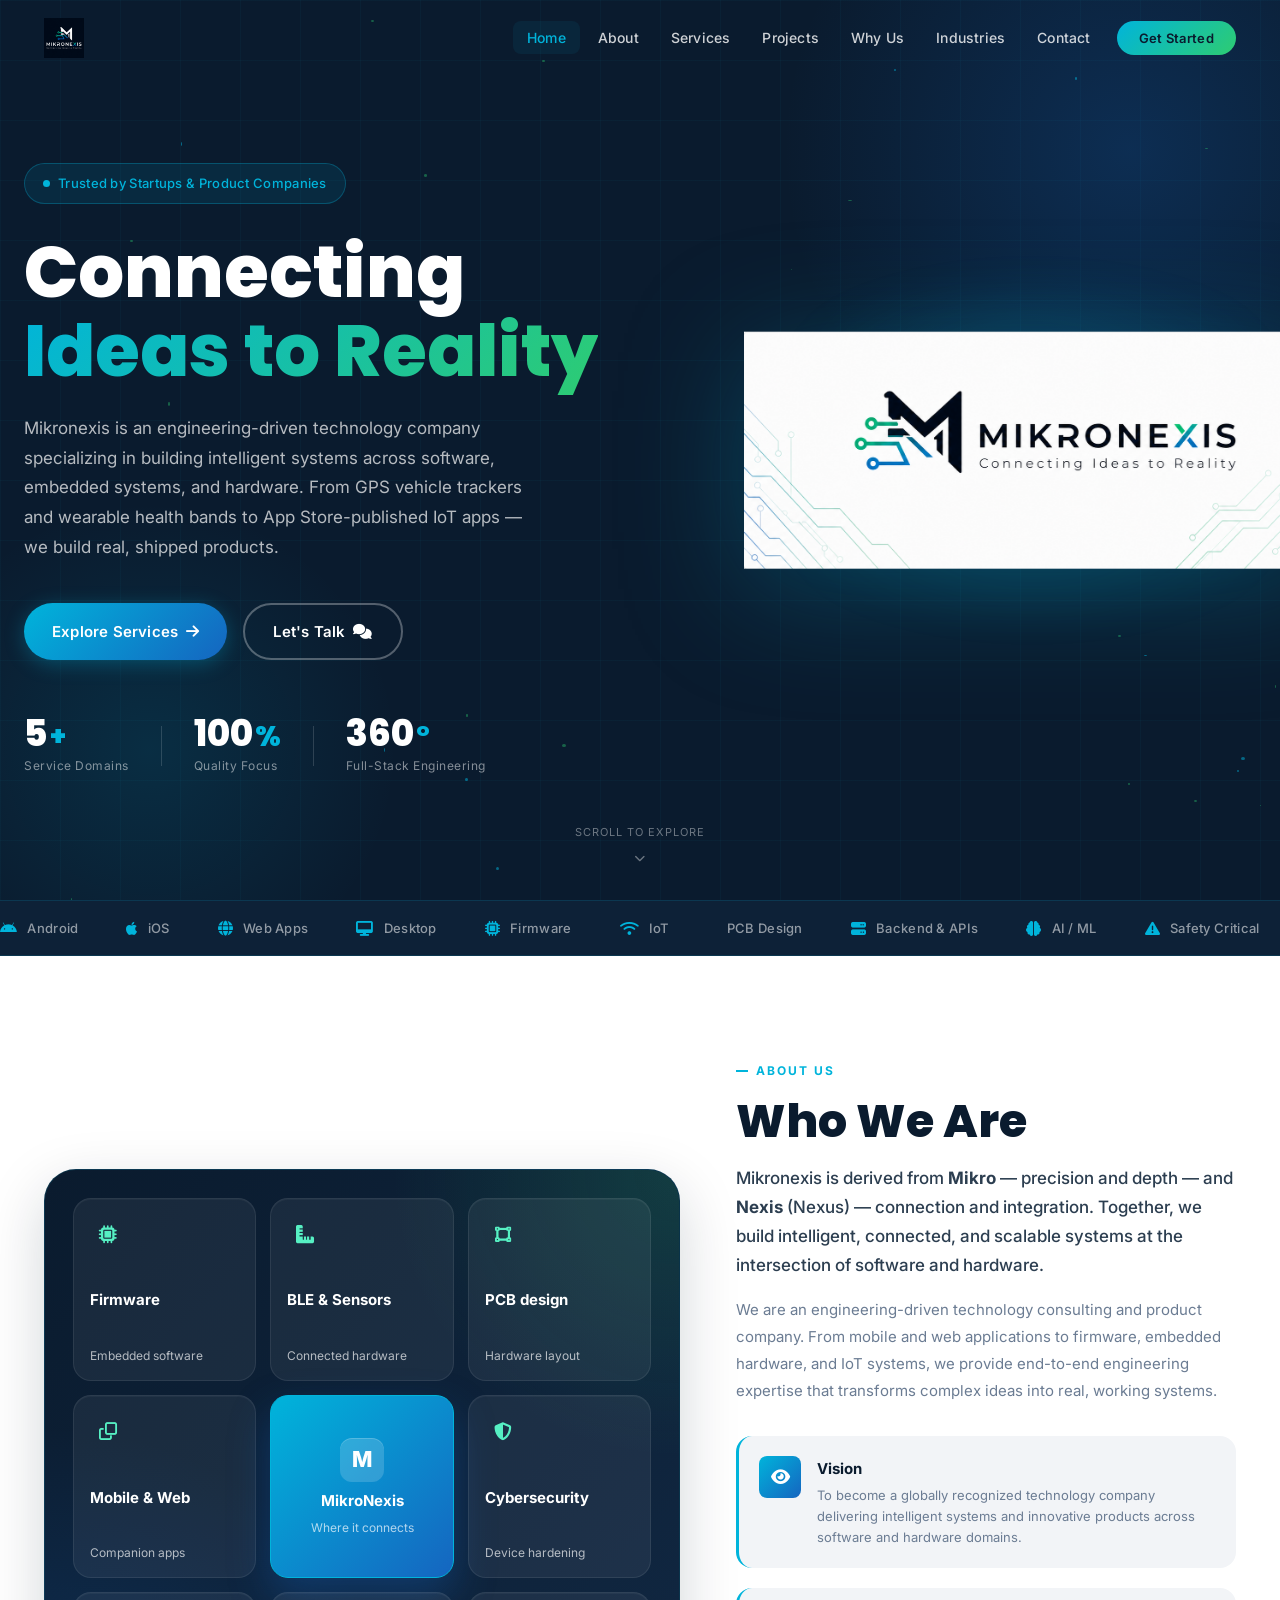
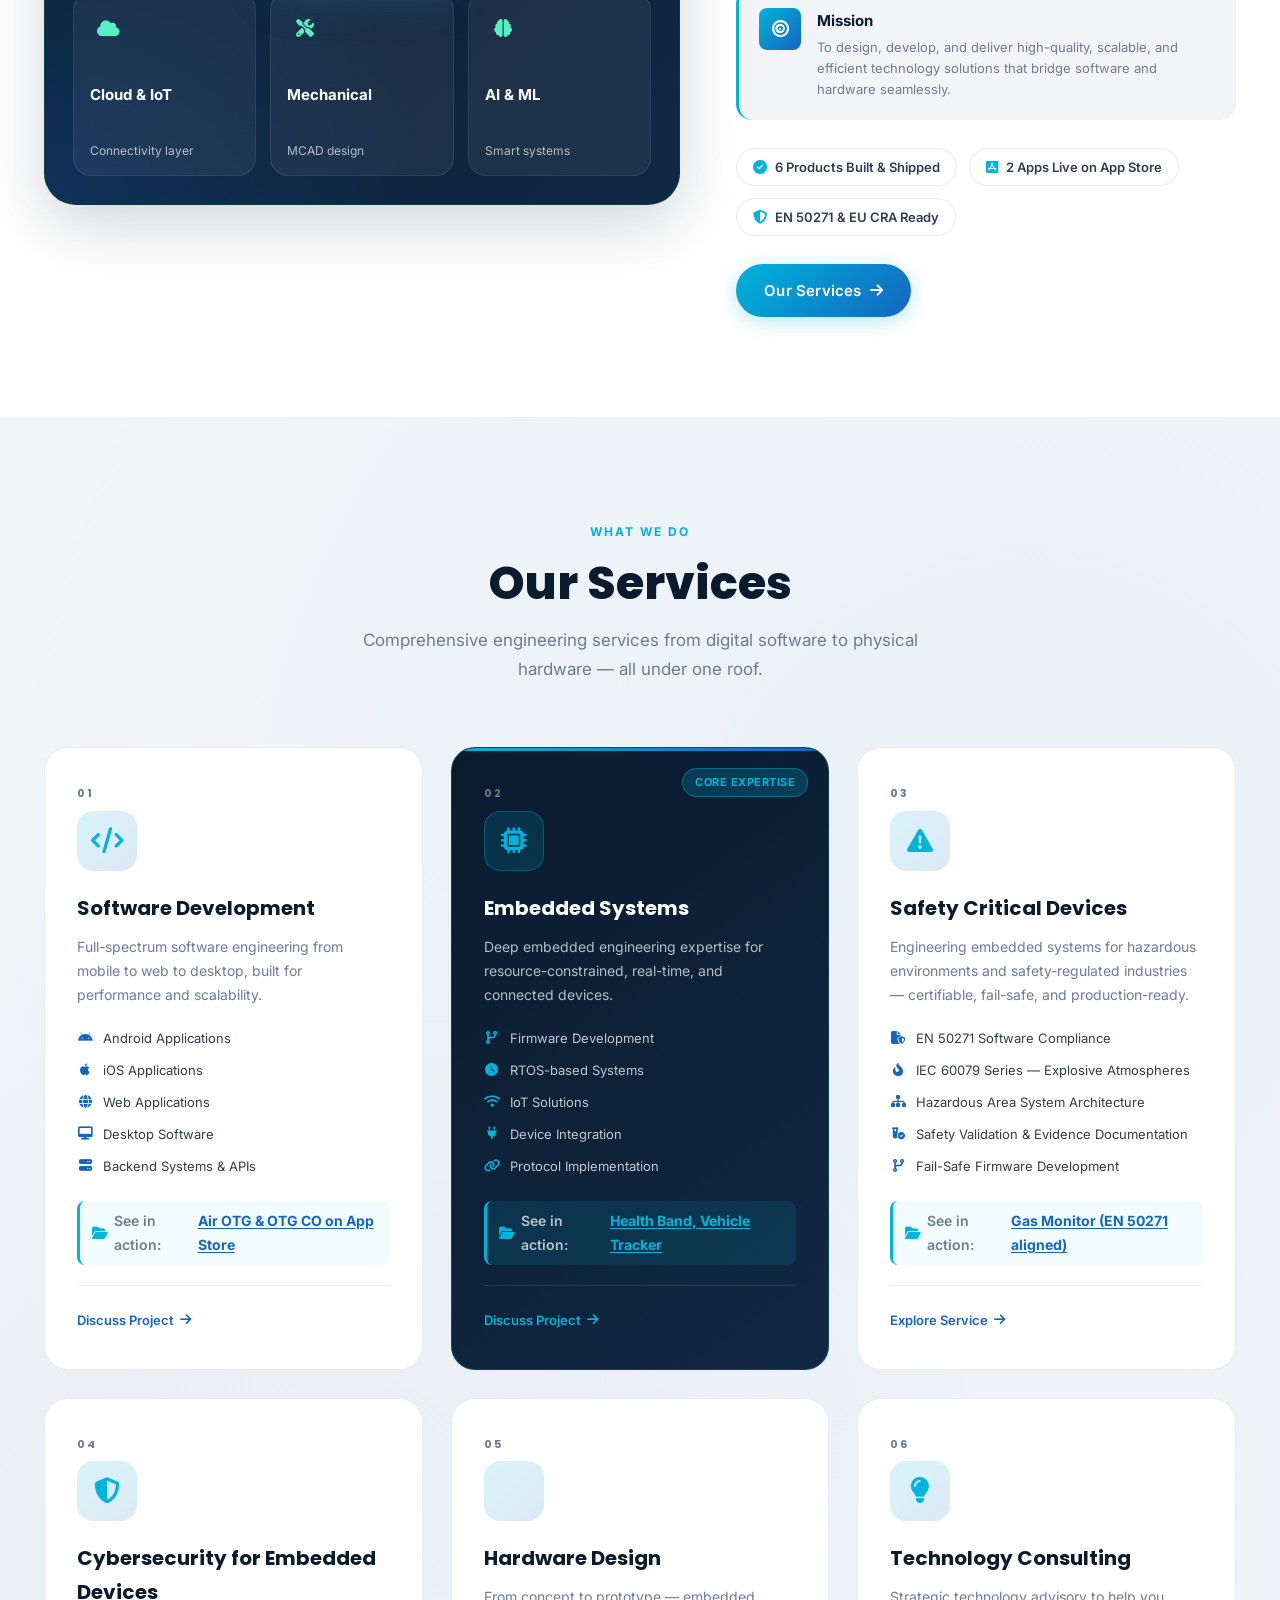
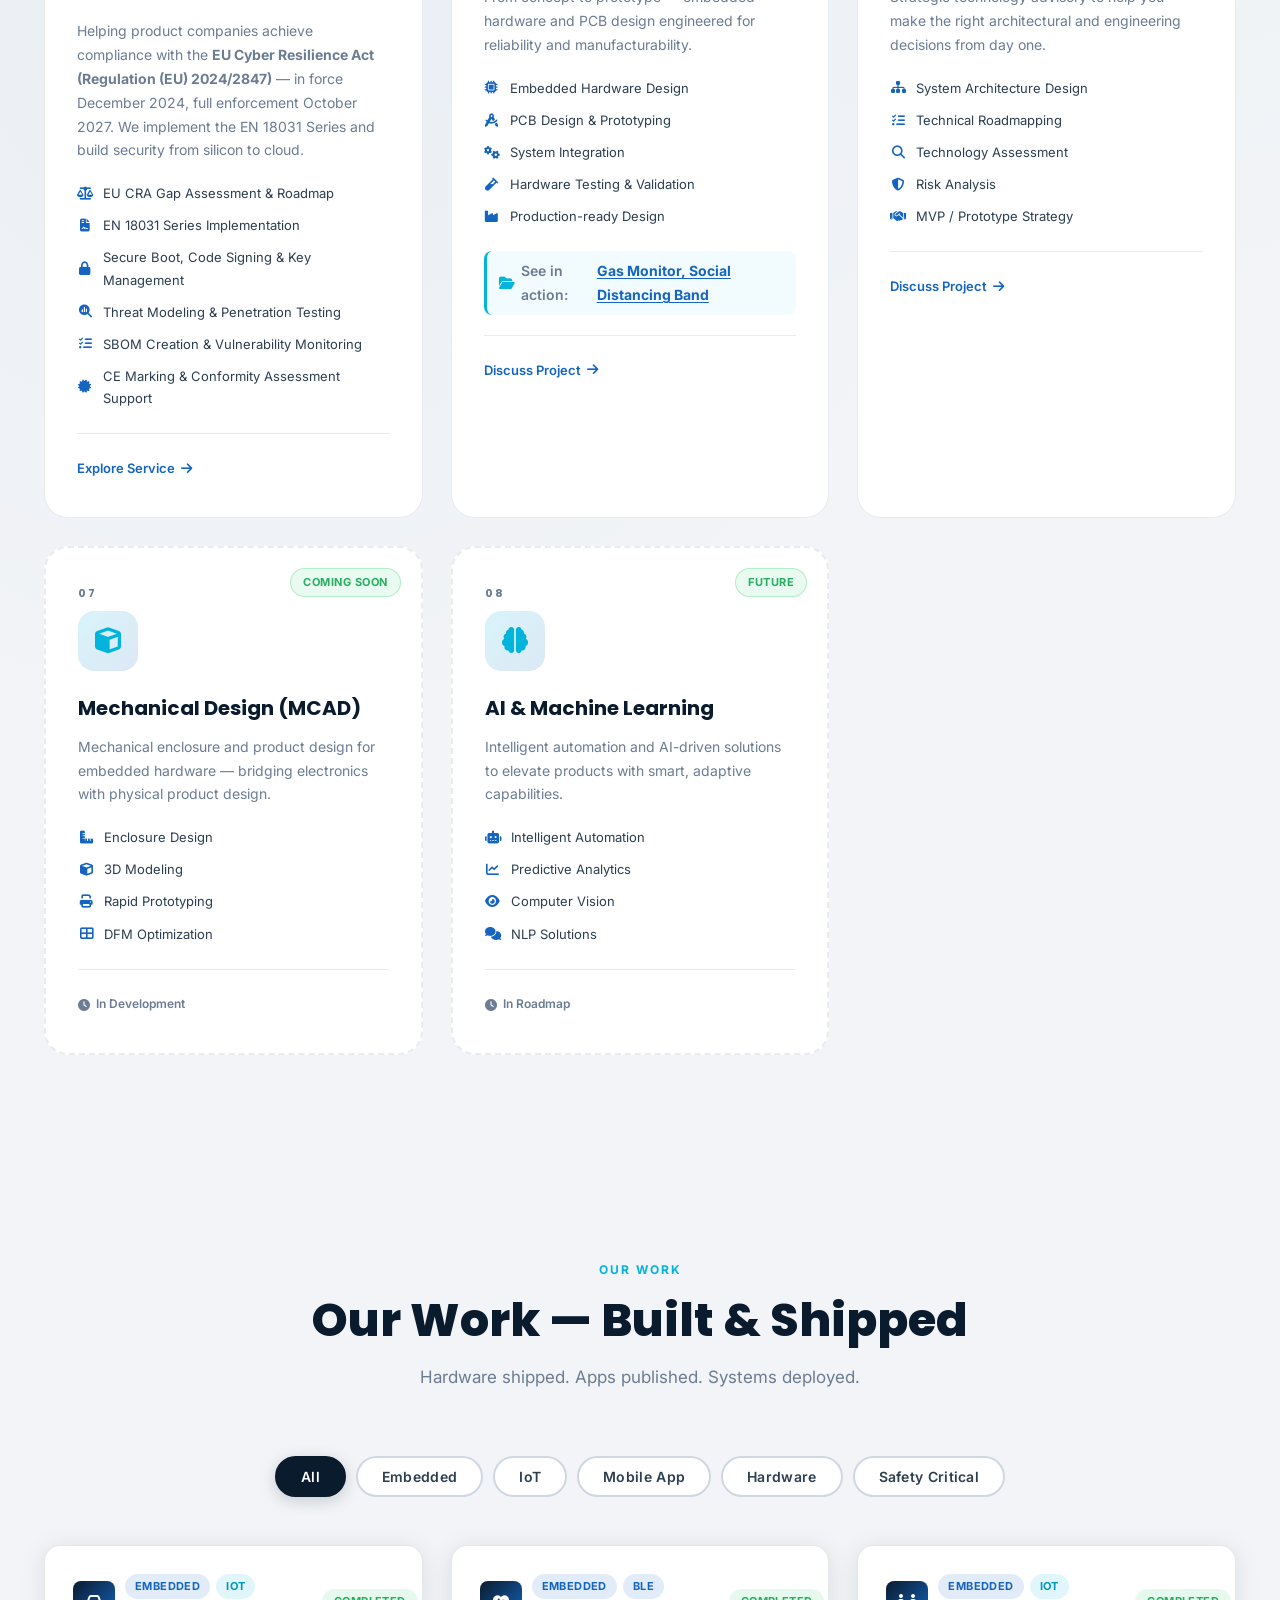
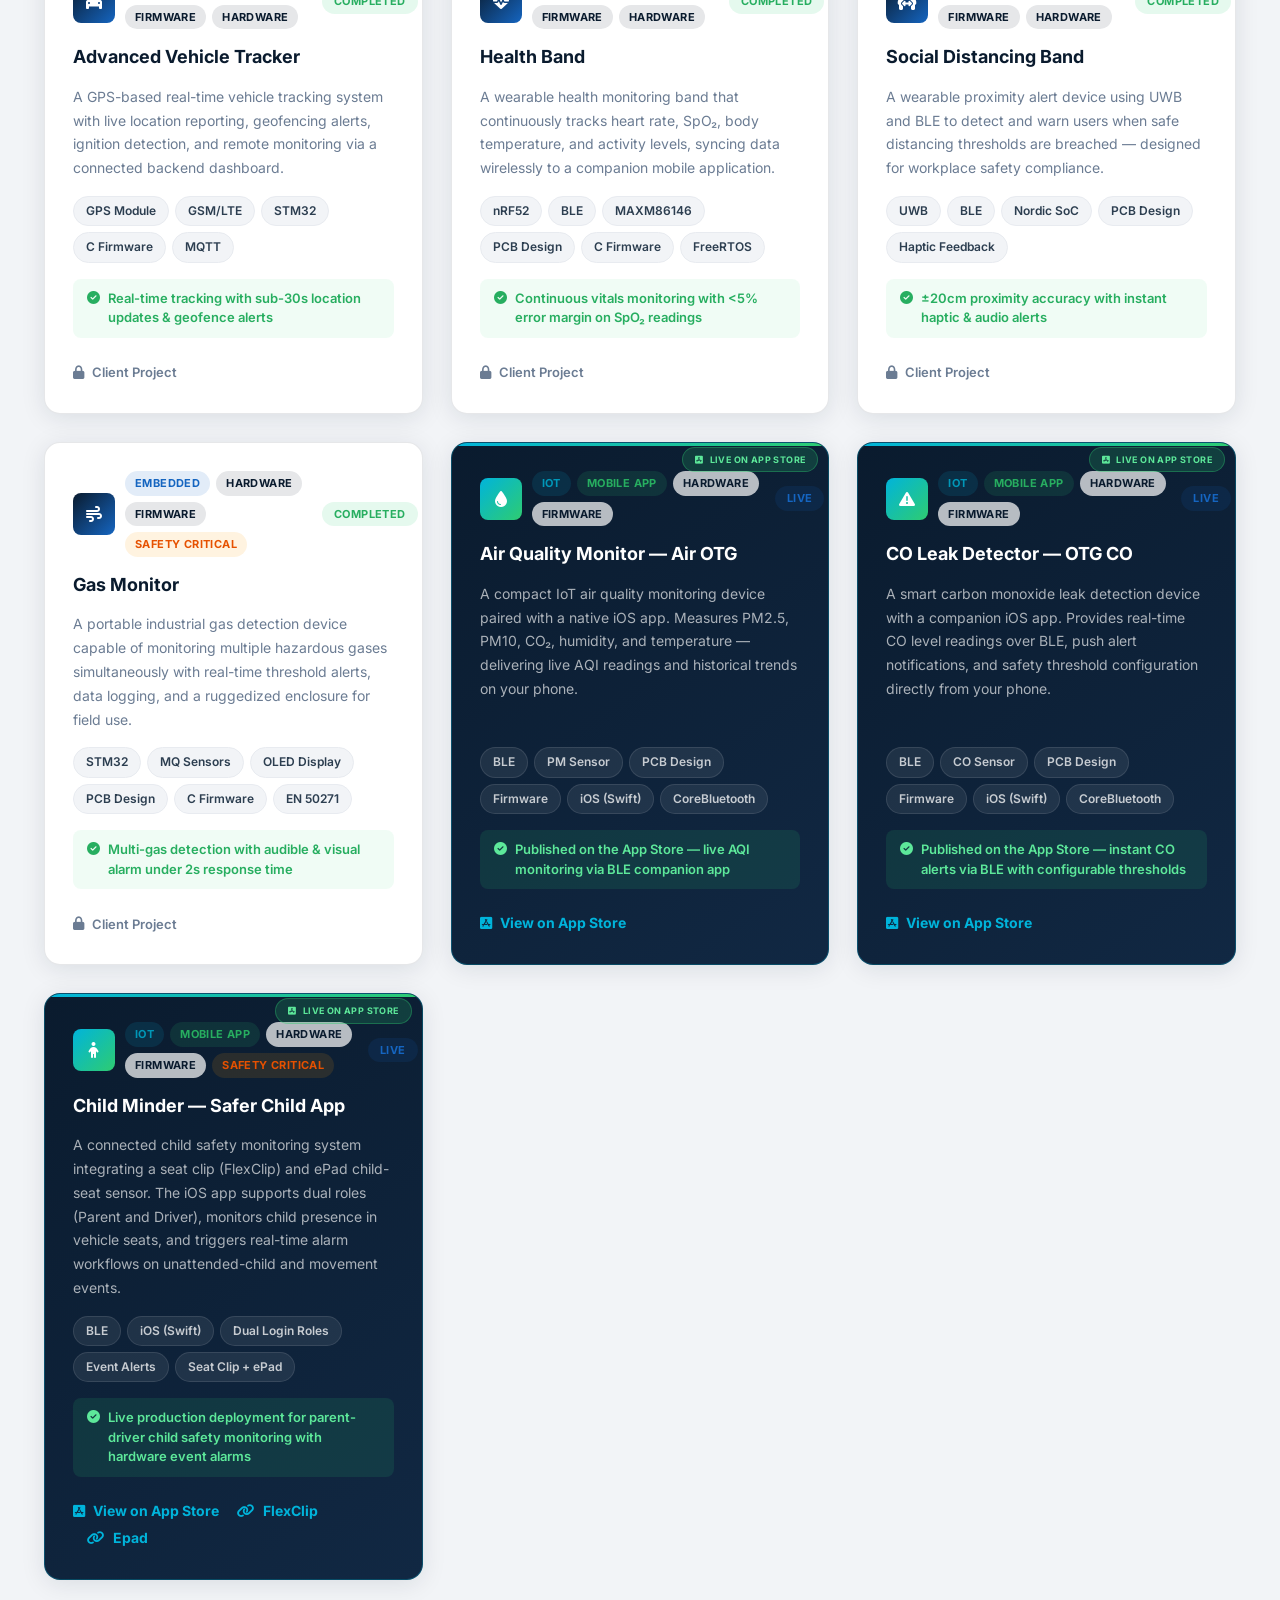
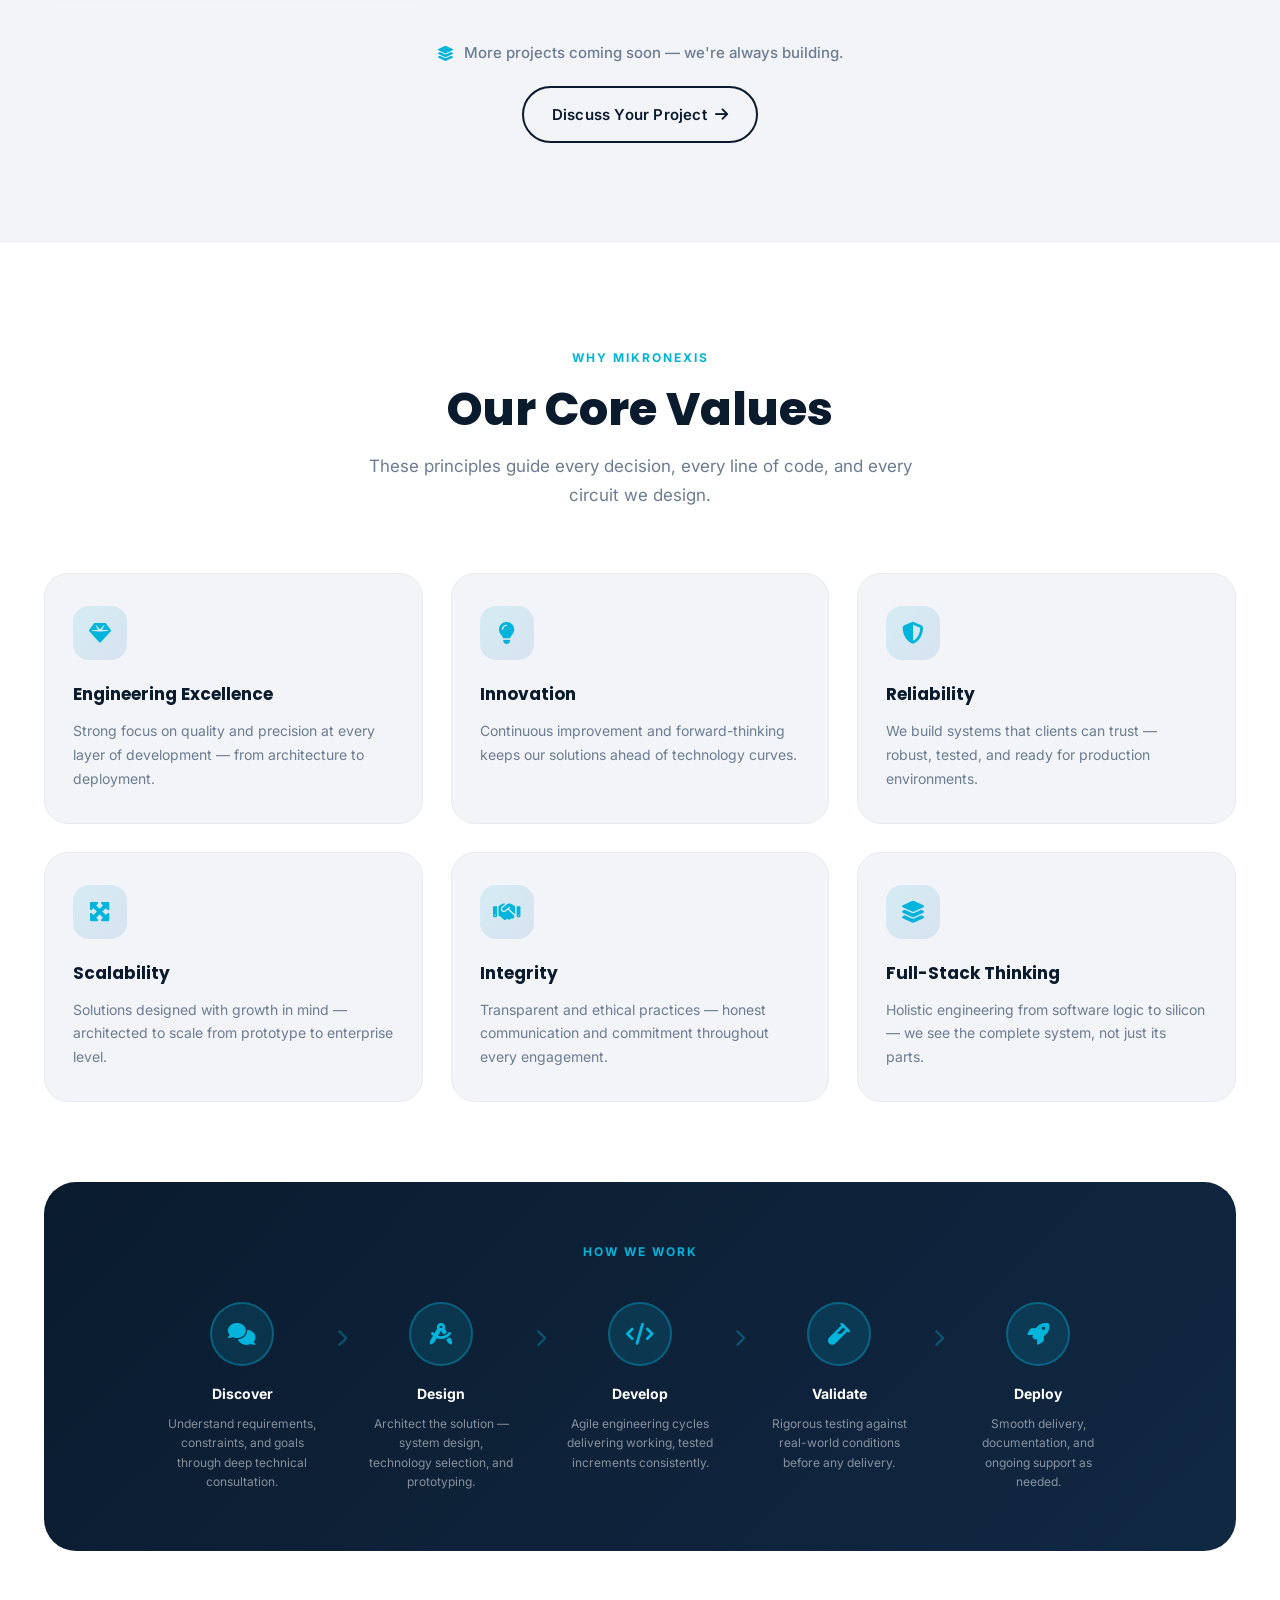
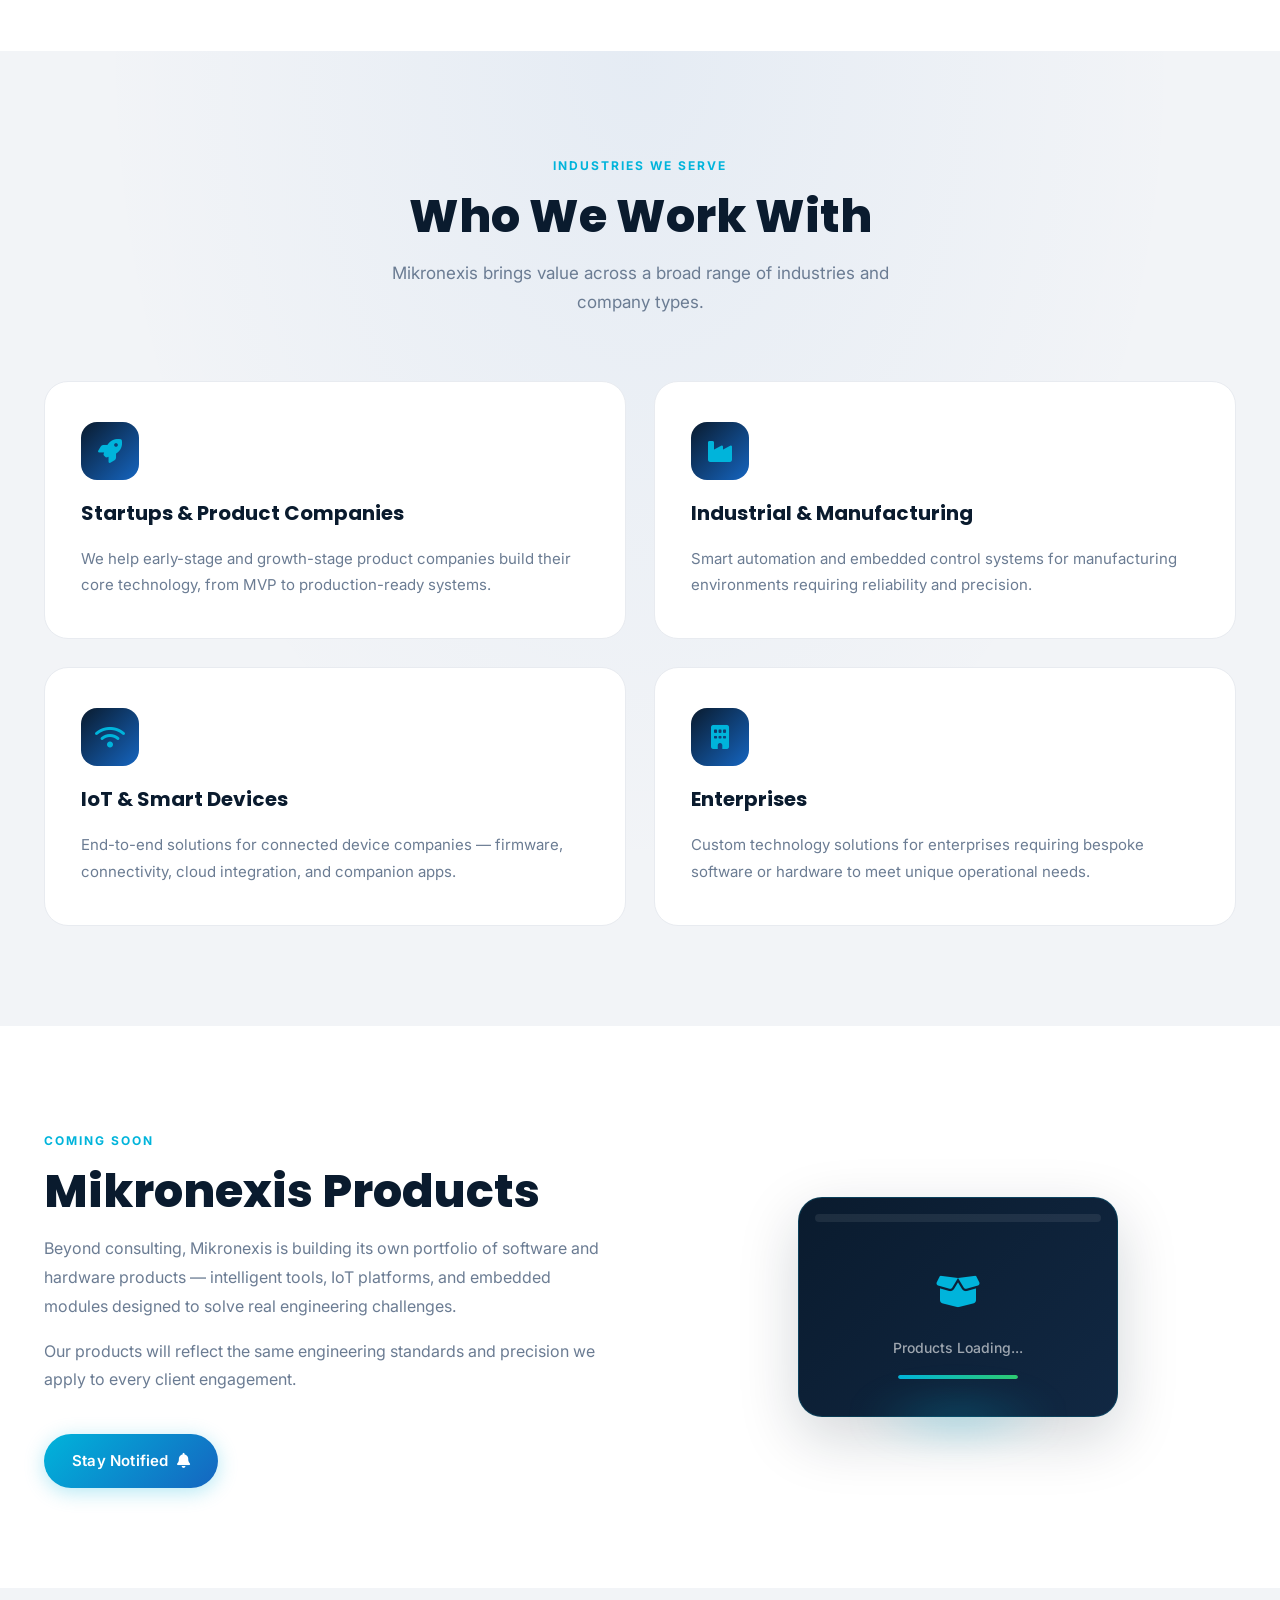
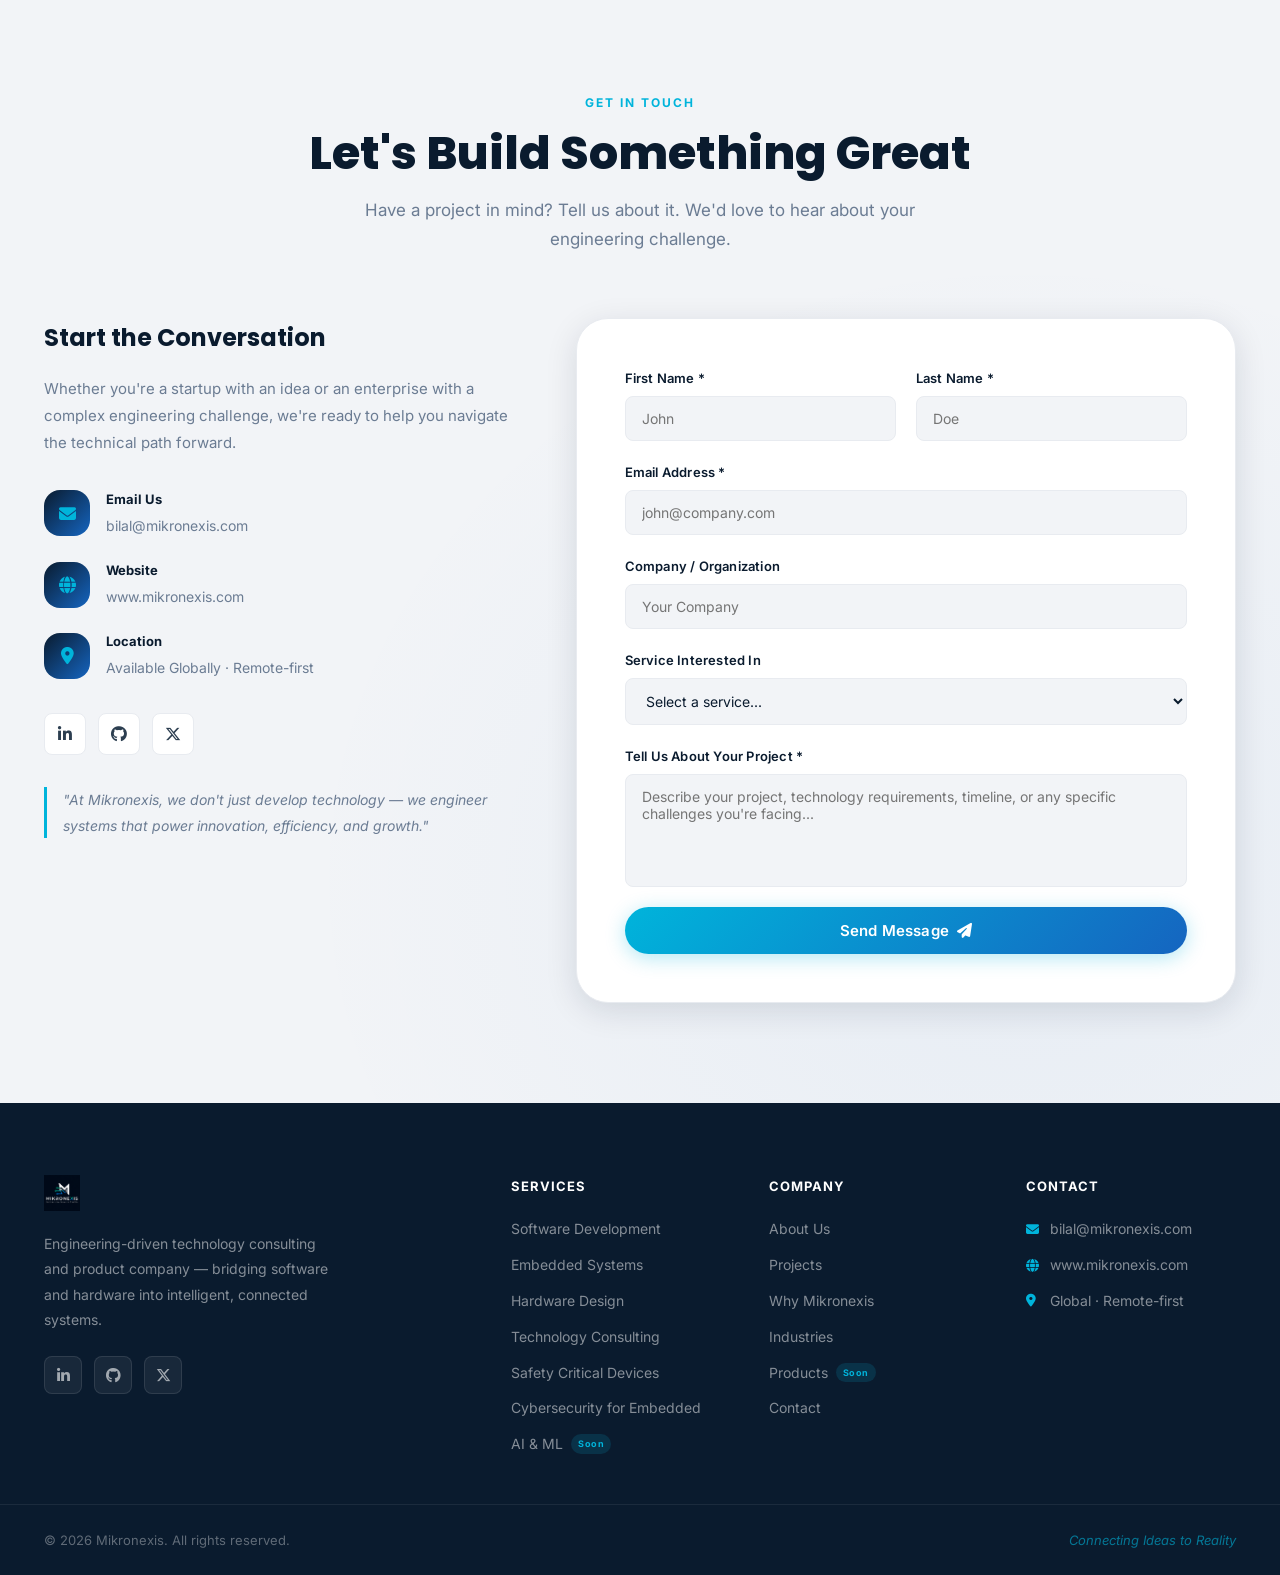
==== commit 39ea5546: "Revert "Merge pull request #1 from MikroNexis/feat/gaming-site" This reverts commit 7a059e8b3cdd4920" ====
--- a/index.html
+++ b/index.html
@@ -1,173 +1,1018 @@
 <!DOCTYPE html>
 <html lang="en">
 <head>
-<meta charset="utf-8">
-<meta name="viewport" content="width=device-width, initial-scale=1">
-<title>Mikro Pixel Studios — game studio</title>
-<meta name="description" content="Mikro Pixel Studios is a small game studio putting everything it has into one game. In production, no date yet.">
-<meta property="og:title" content="Mikro Pixel Studios">
-<meta property="og:description" content="A small game studio putting everything it has into one game. In production, no date yet.">
-<meta property="og:type" content="website">
-
-<link rel="icon" type="image/png" href="assets/img/mark-dark.png" media="(prefers-color-scheme: dark)">
-<link rel="icon" type="image/png" href="assets/img/mark-light.png" media="(prefers-color-scheme: light)">
-<link rel="apple-touch-icon" href="assets/img/mark-dark.png">
-<meta name="theme-color" content="#0E0D0D">
-<script src="assets/js/theme-init.js"></script>
-<link rel="preconnect" href="https://fonts.googleapis.com">
-<link rel="preconnect" href="https://fonts.gstatic.com" crossorigin>
-<link href="https://fonts.googleapis.com/css2?family=Archivo:wdth,wght@62..125,400..700&family=DM+Mono:wght@400;500&display=swap" rel="stylesheet">
-
-<link rel="stylesheet" href="assets/css/styles.css">
+  <meta charset="UTF-8" />
+  <meta name="viewport" content="width=device-width, initial-scale=1.0" />
+  <meta name="description" content="Mikronexis – Connecting Ideas to Reality. Engineering-driven technology consulting and product engineering company specializing in software, embedded systems, and hardware solutions." />
+  <meta name="keywords" content="Mikronexis, software consulting, embedded systems, hardware design, mobile development, web development, IoT, firmware, PCB design" />
+  <title>Mikronexis – Connecting Ideas to Reality</title>
+
+  <!-- Fonts -->
+  <link rel="preconnect" href="https://fonts.googleapis.com" />
+  <link rel="preconnect" href="https://fonts.gstatic.com" crossorigin />
+  <link href="https://fonts.googleapis.com/css2?family=Inter:wght@300;400;500;600;700;800;900&family=Poppins:wght@300;400;500;600;700;800;900&display=swap" rel="stylesheet" />
+
+  <!-- Icons -->
+  <link rel="stylesheet" href="https://cdnjs.cloudflare.com/ajax/libs/font-awesome/6.5.0/css/all.min.css" />
+
+  <!-- Stylesheet -->
+  <link rel="stylesheet" href="css/style.css" />
+
+  <!-- Favicon -->
+  <link rel="icon" type="image/png" href="assests/logo_dark.png" />
 </head>
-
 <body>
 
-<!-- Paper grain filter -->
-<svg class="grain" aria-hidden="true" preserveAspectRatio="none">
-  <filter id="grainNoise">
-    <feTurbulence type="fractalNoise" baseFrequency="0.82" numOctaves="3" stitchTiles="stitch"/>
-    <feColorMatrix type="saturate" values="0"/>
-  </filter>
-  <rect width="100%" height="100%" filter="url(#grainNoise)" opacity="0.11"/>
-</svg>
-
-<div class="shell">
-
-  <header class="top lift" style="--d:0ms">
-    <a class="mark" href="#top" aria-label="Mikro Pixel Studios, home">
-      <span class="mark__marks">
-        <img class="only-dark"  src="assets/img/mark-dark.png" alt="" aria-hidden="true">
-        <img class="only-light" src="assets/img/mark-light.png" alt="" aria-hidden="true">
-      </span>
-      <span class="mark__words">
-        <img class="mark__word only-dark"  src="assets/img/mark-word-dark.png" alt="" aria-hidden="true">
-        <img class="mark__word only-light" src="assets/img/mark-word-light.png" alt="" aria-hidden="true">
-      </span>
-    </a>
-    <p class="status"><span class="status__dot" aria-hidden="true"></span>in production</p>
-    <nav class="top__nav" aria-label="Main">
-      <a class="navlink" href="#standing">Studio</a>
-      <a class="navlink" href="#contact">Contact</a>
-    </nav>
-    <div class="themer" role="radiogroup" aria-label="Colour theme" id="themer">
-      <button class="themer__opt" type="button" role="radio" aria-checked="false" data-set="light" title="Day">
-        <span class="vh">Day</span>
-        <svg viewBox="0 0 16 16" width="15" height="15" fill="none" stroke="currentColor" stroke-width="1.4" stroke-linecap="round" aria-hidden="true">
-          <circle cx="8" cy="8" r="3.1"/>
-          <path d="M8 1v1.7M8 13.3V15M15 8h-1.7M2.7 8H1M12.95 3.05l-1.2 1.2M4.25 11.75l-1.2 1.2M12.95 12.95l-1.2-1.2M4.25 4.25l-1.2-1.2"/>
-        </svg>
+  <!-- ========== PRELOADER ========== -->
+  <div id="preloader">
+    <div class="preloader-inner">
+      <img src="assests/logo_dark.png" alt="Mikronexis" class="preloader-logo" />
+      <div class="preloader-bar"><span></span></div>
+    </div>
+  </div>
+
+  <!-- ========== NAVIGATION ========== -->
+  <nav id="navbar">
+    <div class="nav-container">
+      <a href="#home" class="nav-logo">
+        <img src="assests/logo_dark.png" alt="Mikronexis Logo" class="logo-img" />
+      </a>
+
+      <button class="nav-toggle" id="navToggle" aria-label="Toggle navigation">
+        <span></span><span></span><span></span>
       </button>
-      <button class="themer__opt" type="button" role="radio" aria-checked="false" data-set="dark" title="Night">
-        <span class="vh">Night</span>
-        <svg viewBox="0 0 16 16" width="15" height="15" fill="none" stroke="currentColor" stroke-width="1.4" stroke-linejoin="round" aria-hidden="true">
-          <path d="M13.4 9.8A5.9 5.9 0 0 1 6.2 2.6 5.9 5.9 0 1 0 13.4 9.8Z"/>
-        </svg>
-      </button>
-      <button class="themer__opt" type="button" role="radio" aria-checked="false" data-set="auto" title="Match system">
-        <span class="vh">Match system</span>
-        <svg viewBox="0 0 16 16" width="15" height="15" fill="none" stroke="currentColor" stroke-width="1.4" aria-hidden="true">
-          <circle cx="8" cy="8" r="5.6"/>
-          <path d="M8 2.4a5.6 5.6 0 0 1 0 11.2Z" fill="currentColor" stroke="none"/>
-        </svg>
-      </button>
-    </div>
-  </header>
-
-  <main id="top">
-
-    <section class="hero">
-      <h1 class="hero__title lift" style="--d:90ms">
-        <span>Everything we have</span>
-        <span>is going into</span>
-        <span>one game.</span>
+
+      <ul class="nav-links" id="navLinks">
+        <li><a href="#home" class="nav-link active">Home</a></li>
+        <li><a href="#about" class="nav-link">About</a></li>
+        <li><a href="#services" class="nav-link">Services</a></li>
+        <li><a href="#projects" class="nav-link">Projects</a></li>
+        <li><a href="#why-us" class="nav-link">Why Us</a></li>
+        <li><a href="#market" class="nav-link">Industries</a></li>
+        <li><a href="#contact" class="nav-link">Contact</a></li>
+        <li><a href="#contact" class="nav-cta-btn">Get Started</a></li>
+      </ul>
+    </div>
+  </nav>
+
+  <!-- ========== HERO SECTION ========== -->
+  <section id="home" class="hero-section">
+    <div class="hero-bg-grid"></div>
+    <div class="hero-particles" id="heroParticles"></div>
+
+    <div class="hero-content">
+      <div class="hero-badge">
+        <span class="badge-dot"></span>
+        Trusted by Startups &amp; Product Companies
+      </div>
+
+      <h1 class="hero-title">
+        Connecting<br />
+        <span class="gradient-text">Ideas to Reality</span>
       </h1>
 
-      <p class="hero__body lift" style="--d:200ms">
-        Mikro Pixel Studios makes games. Right now we're deep in the stretch
-        nobody puts in a trailer. What's below is a <b>blockout</b> — the grey
-        boxes a level is built from before it looks like anything. It's the most
-        honest thing we can show you today. Drag it around.
+      <p class="hero-subtitle">
+        Mikronexis is an engineering-driven technology company specializing in building intelligent systems
+        across software, embedded systems, and hardware. From GPS vehicle trackers and wearable health bands to
+        App Store-published IoT apps — we build real, shipped products.
       </p>
 
-      <figure class="viewport lift" style="--d:310ms" id="viewport">
-        <div class="viewport__stage" id="stage">
-          <canvas id="scene" aria-label="An interactive 3D blockout: grey placeholder boxes on a grid. Drag to change the camera angle."></canvas>
-          <div class="viewport__glass" aria-hidden="true"></div>
-          <p class="viewport__hint">drag to look around</p>
-        </div>
-        <dl class="readout">
-          <div><dt>scene</dt><dd>untitled_01</dd></div>
-          <div><dt>objects</dt><dd id="r-objects">0</dd></div>
-          <div><dt>materials</dt><dd>0</dd></div>
-          <div><dt>build</dt><dd>blockout</dd></div>
-          <div><dt>res</dt><dd id="r-res">—</dd></div>
-        </dl>
-      </figure>
-    </section>
-
-    <section class="standing" id="standing">
-      <h2 class="standing__head">Where things stand</h2>
-      <dl class="facts">
-        <div class="facts__row">
-          <dt>The team</dt>
-          <dd>Small on purpose. Everyone here is full time on the same thing, which is the only way a team this size finishes anything.</dd>
-        </div>
-        <div class="facts__row">
-          <dt>The game</dt>
-          <dd>One project, in production. We'll say what it is when we're sure we can finish it — not a week earlier.</dd>
-        </div>
-        <div class="facts__row">
-          <dt>The date</dt>
-          <dd>No date yet, and we'd rather tell you that than invent one. When it exists, it lands here before anywhere else.</dd>
-        </div>
-        <div class="facts__row">
-          <dt>This page</dt>
-          <dd>Deliberately thin. It fills out as the game does — screens, then a name, then a date, in roughly that order.</dd>
-        </div>
-      </dl>
-    </section>
-
-    <section class="signup" id="contact">
-      <h2 class="signup__title">Be first to see it</h2>
-      <p class="signup__note">
-        We're impatient to show you. Just not impatient enough to show you early.
-        One email when there's something real — nothing else, ever.
-      </p>
-
-      <form class="form" id="signup" novalidate>
-        <label class="vh" for="email">Email address</label>
-        <input class="field" id="email" name="email" type="email"
-               placeholder="you@somewhere.com" autocomplete="email" required>
-        <button class="btn" type="submit" id="submit">Keep me posted</button>
-        <p class="form__reply" id="reply" role="status" aria-live="polite"></p>
-      </form>
-
-      <p class="signup__alt">
-        Or write to us directly at <a href="mailto:hello@mikropixel.studio">hello@mikropixel.studio</a>.
-      </p>
-    </section>
-
-  </main>
-
-  <footer class="foot">
-    <div class="foot__logo">
-      <img class="only-dark"  src="assets/img/footer-mark-dark.png" alt="" aria-hidden="true">
-      <img class="only-light" src="assets/img/footer-mark-light.png" alt="" aria-hidden="true">
-    </div>
-    <div class="foot__meta">
-      <span>&copy; <span id="year">2026</span> Mikro Pixel Studios</span>
-      <nav class="foot__links" aria-label="Elsewhere">
-        <a href="#">Bluesky</a>
-        <a href="#">Discord</a>
-        <a href="#">Press</a>
-      </nav>
+      <div class="hero-actions">
+        <a href="#services" class="btn btn-primary">
+          Explore Services <i class="fas fa-arrow-right"></i>
+        </a>
+        <a href="#contact" class="btn btn-outline">
+          Let's Talk <i class="fas fa-comments"></i>
+        </a>
+      </div>
+
+      <div class="hero-stats">
+        <div class="stat-item">
+          <div class="stat-number-row">
+            <span class="stat-number" data-target="5">0</span><span class="stat-suffix">+</span>
+          </div>
+          <span class="stat-label">Service Domains</span>
+        </div>
+        <div class="stat-divider"></div>
+        <div class="stat-item">
+          <div class="stat-number-row">
+            <span class="stat-number" data-target="100">0</span><span class="stat-suffix">%</span>
+          </div>
+          <span class="stat-label">Quality Focus</span>
+        </div>
+        <div class="stat-divider"></div>
+        <div class="stat-item">
+          <div class="stat-number-row">
+            <span class="stat-number" data-target="360">0</span><span class="stat-suffix">°</span>
+          </div>
+          <span class="stat-label">Full-Stack Engineering</span>
+        </div>
+      </div>
+    </div>
+
+    <div class="hero-banner">
+      <div class="banner-glow"></div>
+      <img src="assests/mikronexisBannerOnly2.png" alt="Mikronexis Banner" class="banner-image" />
+    </div>
+
+    <div class="hero-scroll-hint">
+      <span>Scroll to explore</span>
+      <div class="scroll-arrow"><i class="fas fa-chevron-down"></i></div>
+    </div>
+  </section>
+
+  <!-- ========== TECH STRIP ========== -->
+  <div class="tech-strip">
+    <div class="strip-track">
+      <span><i class="fab fa-android"></i> Android</span>
+      <span><i class="fab fa-apple"></i> iOS</span>
+      <span><i class="fas fa-globe"></i> Web Apps</span>
+      <span><i class="fas fa-desktop"></i> Desktop</span>
+      <span><i class="fas fa-microchip"></i> Firmware</span>
+      <span><i class="fas fa-wifi"></i> IoT</span>
+      <span><i class="fas fa-circuit-board"></i> PCB Design</span>
+      <span><i class="fas fa-server"></i> Backend & APIs</span>
+      <span><i class="fas fa-brain"></i> AI / ML</span>
+      <span><i class="fas fa-triangle-exclamation"></i> Safety Critical</span>
+      <span><i class="fas fa-shield-halved"></i> CRA Compliance</span>
+      <span><i class="fab fa-android"></i> Android</span>
+      <span><i class="fab fa-apple"></i> iOS</span>
+      <span><i class="fas fa-globe"></i> Web Apps</span>
+      <span><i class="fas fa-desktop"></i> Desktop</span>
+      <span><i class="fas fa-microchip"></i> Firmware</span>
+      <span><i class="fas fa-wifi"></i> IoT</span>
+      <span><i class="fas fa-circuit-board"></i> PCB Design</span>
+      <span><i class="fas fa-server"></i> Backend &amp; APIs</span>
+      <span><i class="fas fa-brain"></i> AI / ML</span>
+      <span><i class="fas fa-triangle-exclamation"></i> Safety Critical</span>
+      <span><i class="fas fa-shield-halved"></i> CRA Compliance</span>
+    </div>
+  </div>
+
+  <!-- ========== ABOUT SECTION ========== -->
+  <section id="about" class="about-section section">
+    <div class="container">
+      <div class="about-grid">
+        <div class="about-visual" data-aos="fade-right">
+          <div class="about-card-main">
+            <div class="about-icon-grid">
+              <article class="icon-cell about-skill-card">
+                <div class="about-skill-icon"><i class="fas fa-microchip"></i></div>
+                <h3>Firmware</h3>
+                <p>Embedded software</p>
+              </article>
+              <article class="icon-cell about-skill-card">
+                <div class="about-skill-icon"><i class="fas fa-ruler-combined"></i></div>
+                <h3>BLE &amp; Sensors</h3>
+                <p>Connected hardware</p>
+              </article>
+              <article class="icon-cell about-skill-card">
+                <div class="about-skill-icon"><i class="fas fa-vector-square"></i></div>
+                <h3>PCB design</h3>
+                <p>Hardware layout</p>
+              </article>
+              <article class="icon-cell about-skill-card">
+                <div class="about-skill-icon"><i class="far fa-clone"></i></div>
+                <h3>Mobile &amp; Web</h3>
+                <p>Companion apps</p>
+              </article>
+              <article class="icon-cell center-cell center-brand-card">
+                <div class="brand-mark">M</div>
+                <h3>MikroNexis</h3>
+                <p>Where it connects</p>
+              </article>
+              <article class="icon-cell about-skill-card">
+                <div class="about-skill-icon"><i class="fas fa-shield-halved"></i></div>
+                <h3>Cybersecurity</h3>
+                <p>Device hardening</p>
+              </article>
+              <article class="icon-cell about-skill-card">
+                <div class="about-skill-icon"><i class="fas fa-cloud"></i></div>
+                <h3>Cloud &amp; IoT</h3>
+                <p>Connectivity layer</p>
+              </article>
+              <article class="icon-cell about-skill-card">
+                <div class="about-skill-icon"><i class="fas fa-screwdriver-wrench"></i></div>
+                <h3>Mechanical</h3>
+                <p>MCAD design</p>
+              </article>
+              <article class="icon-cell about-skill-card">
+                <div class="about-skill-icon"><i class="fas fa-brain"></i></div>
+                <h3>AI &amp; ML</h3>
+                <p>Smart systems</p>
+              </article>
+            </div>
+          </div>
+        </div>
+        <div class="about-content" data-aos="fade-left">
+          <div class="section-tag">About Us</div>
+          <h2 class="section-title">Who We Are</h2>
+          <p class="about-lead">
+            Mikronexis is derived from <strong>Mikro</strong> — precision and depth — and <strong>Nexis</strong> (Nexus) — connection and integration. Together, we build intelligent, connected, and scalable systems at the intersection of software and hardware.
+          </p>
+          <p class="about-body">
+            We are an engineering-driven technology consulting and product company. From mobile and web applications to firmware, embedded hardware, and IoT systems, we provide end-to-end engineering expertise that transforms complex ideas into real, working systems.
+          </p>
+
+          <div class="about-pillars">
+            <div class="pillar">
+              <div class="pillar-icon"><i class="fas fa-eye"></i></div>
+              <div>
+                <h4>Vision</h4>
+                <p>To become a globally recognized technology company delivering intelligent systems and innovative products across software and hardware domains.</p>
+              </div>
+            </div>
+            <div class="pillar">
+              <div class="pillar-icon"><i class="fas fa-bullseye"></i></div>
+              <div>
+                <h4>Mission</h4>
+                <p>To design, develop, and deliver high-quality, scalable, and efficient technology solutions that bridge software and hardware seamlessly.</p>
+              </div>
+            </div>
+          </div>
+
+          <div class="about-proof-strip">
+            <div class="proof-item"><i class="fas fa-check-circle"></i> 6 Products Built &amp; Shipped</div>
+            <div class="proof-item"><i class="fab fa-app-store-ios"></i> 2 Apps Live on App Store</div>
+            <div class="proof-item"><i class="fas fa-shield-halved"></i> EN 50271 &amp; EU CRA Ready</div>
+          </div>
+
+          <a href="#services" class="btn btn-primary mt-2">Our Services <i class="fas fa-arrow-right"></i></a>
+        </div>
+      </div>
+    </div>
+  </section>
+
+  <!-- ========== SERVICES SECTION ========== -->
+  <section id="services" class="services-section section">
+    <div class="services-bg-pattern"></div>
+    <div class="container">
+      <div class="section-header" data-aos="fade-up">
+        <div class="section-tag">What We Do</div>
+        <h2 class="section-title">Our Services</h2>
+        <p class="section-sub">
+          Comprehensive engineering services from digital software to physical hardware — all under one roof.
+        </p>
+      </div>
+
+      <div class="services-grid">
+
+        <!-- Software Development -->
+        <div class="service-card" data-aos="fade-up" data-aos-delay="100">
+          <div class="service-number">01</div>
+          <div class="service-icon-wrap">
+            <i class="fas fa-code"></i>
+          </div>
+          <h3>Software Development</h3>
+          <p>Full-spectrum software engineering from mobile to web to desktop, built for performance and scalability.</p>
+          <ul class="service-list">
+            <li><i class="fab fa-android"></i> Android Applications</li>
+            <li><i class="fab fa-apple"></i> iOS Applications</li>
+            <li><i class="fas fa-globe"></i> Web Applications</li>
+            <li><i class="fas fa-desktop"></i> Desktop Software</li>
+            <li><i class="fas fa-server"></i> Backend Systems &amp; APIs</li>
+          </ul>
+          <p class="service-proof"><i class="fas fa-folder-open"></i> See in action: <a href="#projects">Air OTG &amp; OTG CO on App Store</a></p>
+          <div class="service-footer">
+            <a href="#contact" class="service-link">Discuss Project <i class="fas fa-arrow-right"></i></a>
+          </div>
+        </div>
+
+        <!-- Embedded Systems -->
+        <div class="service-card featured" data-aos="fade-up" data-aos-delay="200">
+          <div class="service-number">02</div>
+          <div class="featured-label">Core Expertise</div>
+          <div class="service-icon-wrap">
+            <i class="fas fa-microchip"></i>
+          </div>
+          <h3>Embedded Systems</h3>
+          <p>Deep embedded engineering expertise for resource-constrained, real-time, and connected devices.</p>
+          <ul class="service-list">
+            <li><i class="fas fa-code-branch"></i> Firmware Development</li>
+            <li><i class="fas fa-clock"></i> RTOS-based Systems</li>
+            <li><i class="fas fa-wifi"></i> IoT Solutions</li>
+            <li><i class="fas fa-plug"></i> Device Integration</li>
+            <li><i class="fas fa-link"></i> Protocol Implementation</li>
+          </ul>
+          <p class="service-proof service-proof-light"><i class="fas fa-folder-open"></i> See in action: <a href="#projects">Health Band, Vehicle Tracker</a></p>
+          <div class="service-footer">
+            <a href="#contact" class="service-link">Discuss Project <i class="fas fa-arrow-right"></i></a>
+          </div>
+        </div>
+
+        <!-- Safety Critical Devices -->
+        <div class="service-card" data-aos="fade-up" data-aos-delay="250">
+          <div class="service-number">03</div>
+          <div class="service-icon-wrap">
+            <i class="fas fa-triangle-exclamation"></i>
+          </div>
+          <h3>Safety Critical Devices</h3>
+          <p>Engineering embedded systems for hazardous environments and safety-regulated industries — certifiable, fail-safe, and production-ready.</p>
+          <ul class="service-list">
+            <li><i class="fas fa-file-shield"></i> EN 50271 Software Compliance</li>
+            <li><i class="fas fa-fire-flame-curved"></i> IEC 60079 Series — Explosive Atmospheres</li>
+            <li><i class="fas fa-sitemap"></i> Hazardous Area System Architecture</li>
+            <li><i class="fas fa-vial-circle-check"></i> Safety Validation &amp; Evidence Documentation</li>
+            <li><i class="fas fa-code-branch"></i> Fail-Safe Firmware Development</li>
+          </ul>
+          <p class="service-proof"><i class="fas fa-folder-open"></i> See in action: <a href="#projects">Gas Monitor (EN 50271 aligned)</a></p>
+          <div class="service-footer">
+            <a href="safety-critical.html" class="service-link">Explore Service <i class="fas fa-arrow-right"></i></a>
+          </div>
+        </div>
+
+        <!-- Cybersecurity for Embedded Devices -->
+        <div class="service-card" data-aos="fade-up" data-aos-delay="350">
+          <div class="service-number">04</div>
+          <div class="service-icon-wrap">
+            <i class="fas fa-shield-halved"></i>
+          </div>
+          <h3>Cybersecurity for Embedded Devices</h3>
+          <p>Helping product companies achieve compliance with the <strong>EU Cyber Resilience Act (Regulation (EU) 2024/2847)</strong> — in force December 2024, full enforcement October 2027. We implement the EN 18031 Series and build security from silicon to cloud.</p>
+          <ul class="service-list">
+            <li><i class="fas fa-scale-balanced"></i> EU CRA Gap Assessment &amp; Roadmap</li>
+            <li><i class="fas fa-file-contract"></i> EN 18031 Series Implementation</li>
+            <li><i class="fas fa-lock"></i> Secure Boot, Code Signing &amp; Key Management</li>
+            <li><i class="fas fa-magnifying-glass-chart"></i> Threat Modeling &amp; Penetration Testing</li>
+            <li><i class="fas fa-list-check"></i> SBOM Creation &amp; Vulnerability Monitoring</li>
+            <li><i class="fas fa-certificate"></i> CE Marking &amp; Conformity Assessment Support</li>
+          </ul>
+          <div class="service-footer">
+            <a href="cybersecurity.html" class="service-link">Explore Service <i class="fas fa-arrow-right"></i></a>
+          </div>
+        </div>
+
+        <!-- Hardware Design -->
+        <div class="service-card" data-aos="fade-up" data-aos-delay="300">
+          <div class="service-number">05</div>
+          <div class="service-icon-wrap">
+            <i class="fas fa-cpu"></i>
+          </div>
+          <h3>Hardware Design</h3>
+          <p>From concept to prototype — embedded hardware and PCB design engineered for reliability and manufacturability.</p>
+          <ul class="service-list">
+            <li><i class="fas fa-microchip"></i> Embedded Hardware Design</li>
+            <li><i class="fas fa-drafting-compass"></i> PCB Design &amp; Prototyping</li>
+            <li><i class="fas fa-cogs"></i> System Integration</li>
+            <li><i class="fas fa-vial"></i> Hardware Testing &amp; Validation</li>
+            <li><i class="fas fa-industry"></i> Production-ready Design</li>
+          </ul>
+          <p class="service-proof"><i class="fas fa-folder-open"></i> See in action: <a href="#projects">Gas Monitor, Social Distancing Band</a></p>
+          <div class="service-footer">
+            <a href="#contact" class="service-link">Discuss Project <i class="fas fa-arrow-right"></i></a>
+          </div>
+        </div>
+
+        <!-- Consulting -->
+        <div class="service-card" data-aos="fade-up" data-aos-delay="400">
+          <div class="service-number">06</div>
+          <div class="service-icon-wrap">
+            <i class="fas fa-lightbulb"></i>
+          </div>
+          <h3>Technology Consulting</h3>
+          <p>Strategic technology advisory to help you make the right architectural and engineering decisions from day one.</p>
+          <ul class="service-list">
+            <li><i class="fas fa-sitemap"></i> System Architecture Design</li>
+            <li><i class="fas fa-tasks"></i> Technical Roadmapping</li>
+            <li><i class="fas fa-search"></i> Technology Assessment</li>
+            <li><i class="fas fa-shield-alt"></i> Risk Analysis</li>
+            <li><i class="fas fa-handshake"></i> MVP / Prototype Strategy</li>
+          </ul>
+          <div class="service-footer">
+            <a href="#contact" class="service-link">Discuss Project <i class="fas fa-arrow-right"></i></a>
+          </div>
+        </div>
+
+        <!-- MCAD (Optional) -->
+        <div class="service-card upcoming" data-aos="fade-up" data-aos-delay="500">
+          <div class="service-number">07</div>
+          <div class="upcoming-label">Coming Soon</div>
+          <div class="service-icon-wrap">
+            <i class="fas fa-cube"></i>
+          </div>
+          <h3>Mechanical Design (MCAD)</h3>
+          <p>Mechanical enclosure and product design for embedded hardware — bridging electronics with physical product design.</p>
+          <ul class="service-list">
+            <li><i class="fas fa-ruler-combined"></i> Enclosure Design</li>
+            <li><i class="fas fa-cube"></i> 3D Modeling</li>
+            <li><i class="fas fa-print"></i> Rapid Prototyping</li>
+            <li><i class="fas fa-th-large"></i> DFM Optimization</li>
+          </ul>
+          <div class="service-footer">
+            <span class="service-link-upcoming"><i class="fas fa-clock"></i> In Development</span>
+          </div>
+        </div>
+
+        <!-- AI / ML -->
+        <div class="service-card upcoming" data-aos="fade-up" data-aos-delay="600">
+          <div class="service-number">08</div>
+          <div class="upcoming-label">Future</div>
+          <div class="service-icon-wrap">
+            <i class="fas fa-brain"></i>
+          </div>
+          <h3>AI &amp; Machine Learning</h3>
+          <p>Intelligent automation and AI-driven solutions to elevate products with smart, adaptive capabilities.</p>
+          <ul class="service-list">
+            <li><i class="fas fa-robot"></i> Intelligent Automation</li>
+            <li><i class="fas fa-chart-line"></i> Predictive Analytics</li>
+            <li><i class="fas fa-eye"></i> Computer Vision</li>
+            <li><i class="fas fa-comments"></i> NLP Solutions</li>
+          </ul>
+          <div class="service-footer">
+            <span class="service-link-upcoming"><i class="fas fa-clock"></i> In Roadmap</span>
+          </div>
+        </div>
+
+      </div>
+    </div>
+  </section>
+
+  <!-- ========== PROJECTS / PORTFOLIO ========== -->
+  <section id="projects" class="projects-section section">
+    <div class="container">
+      <div class="section-header" data-aos="fade-up">
+        <div class="section-tag">Our Work</div>
+        <h2 class="section-title">Our Work — Built &amp; Shipped</h2>
+        <p class="section-sub">Hardware shipped. Apps published. Systems deployed.</p>
+      </div>
+
+      <!-- Filter Bar -->
+      <div class="portfolio-filters" data-aos="fade-up">
+        <button class="filter-btn active" data-filter="all">All</button>
+        <button class="filter-btn" data-filter="embedded">Embedded</button>
+        <button class="filter-btn" data-filter="iot">IoT</button>
+        <button class="filter-btn" data-filter="mobile">Mobile App</button>
+        <button class="filter-btn" data-filter="hardware">Hardware</button>
+        <button class="filter-btn" data-filter="safety">Safety Critical</button>
+      </div>
+
+      <!-- Projects Grid -->
+      <div class="portfolio-grid" id="portfolioGrid">
+
+        <!-- 1. Advanced Vehicle Tracker -->
+        <div class="portfolio-card" data-category="embedded iot" data-aos="fade-up" data-aos-delay="100">
+          <div class="pc-header">
+            <div class="pc-icon"><i class="fas fa-car"></i></div>
+            <div class="pc-tags">
+              <span class="pc-tag tag-embedded">Embedded</span>
+              <span class="pc-tag tag-iot">IoT</span>
+              <span class="pc-tag tag-firmware-white-bg">Firmware</span>
+              <span class="pc-tag tag-hardware-white-bg">Hardware</span>
+            </div>
+            <span class="pc-status status-completed">Completed</span>
+          </div>
+          <h3 class="pc-title">Advanced Vehicle Tracker</h3>
+          <p class="pc-desc">A GPS-based real-time vehicle tracking system with live location reporting, geofencing alerts, ignition detection, and remote monitoring via a connected backend dashboard.</p>
+          <div class="pc-stack">
+            <span>GPS Module</span>
+            <span>GSM/LTE</span>
+            <span>STM32</span>
+            <span>C Firmware</span>
+            <span>MQTT</span>
+          </div>
+          <div class="pc-outcome">
+            <i class="fas fa-check-circle"></i>
+            Real-time tracking with sub-30s location updates &amp; geofence alerts
+          </div>
+          <div class="pc-footer">
+            <span class="pc-no-link"><i class="fas fa-lock"></i> Client Project</span>
+          </div>
+        </div>
+
+        <!-- 2. Health Band -->
+        <div class="portfolio-card" data-category="embedded hardware" data-aos="fade-up" data-aos-delay="200">
+          <div class="pc-header">
+            <div class="pc-icon"><i class="fas fa-heartbeat"></i></div>
+            <div class="pc-tags">
+              <span class="pc-tag tag-embedded">Embedded</span>
+              <span class="pc-tag tag-embedded">BLE</span>
+              <span class="pc-tag tag-firmware-white-bg">Firmware</span>
+              <span class="pc-tag tag-hardware-white-bg">Hardware</span>
+            </div>
+            <span class="pc-status status-completed">Completed</span>
+          </div>
+          <h3 class="pc-title">Health Band</h3>
+          <p class="pc-desc">A wearable health monitoring band that continuously tracks heart rate, SpO₂, body temperature, and activity levels, syncing data wirelessly to a companion mobile application.</p>
+          <div class="pc-stack">
+            <span>nRF52</span>
+            <span>BLE</span>
+            <span>MAXM86146</span>
+            <span>PCB Design</span>
+            <span>C Firmware</span>
+            <span>FreeRTOS</span>
+          </div>
+          <div class="pc-outcome">
+            <i class="fas fa-check-circle"></i>
+            Continuous vitals monitoring with &lt;5% error margin on SpO₂ readings
+          </div>
+          <div class="pc-footer">
+            <span class="pc-no-link"><i class="fas fa-lock"></i> Client Project</span>
+          </div>
+        </div>
+
+        <!-- 3. Social Distancing Band -->
+        <div class="portfolio-card" data-category="embedded hardware iot" data-aos="fade-up" data-aos-delay="300">
+          <div class="pc-header">
+            <div class="pc-icon"><i class="fas fa-people-arrows"></i></div>
+            <div class="pc-tags">
+              <span class="pc-tag tag-embedded">Embedded</span>
+              <span class="pc-tag tag-iot">IoT</span>
+              <span class="pc-tag tag-firmware-white-bg">Firmware</span>
+              <span class="pc-tag tag-hardware-white-bg">Hardware</span>
+            </div>
+            <span class="pc-status status-completed">Completed</span>
+          </div>
+          <h3 class="pc-title">Social Distancing Band</h3>
+          <p class="pc-desc">A wearable proximity alert device using UWB and BLE to detect and warn users when safe distancing thresholds are breached — designed for workplace safety compliance.</p>
+          <div class="pc-stack">
+            <span>UWB</span>
+            <span>BLE</span>
+            <span>Nordic SoC</span>
+            <span>PCB Design</span>
+            <span>Haptic Feedback</span>
+          </div>
+          <div class="pc-outcome">
+            <i class="fas fa-check-circle"></i>
+            ±20cm proximity accuracy with instant haptic &amp; audio alerts
+          </div>
+          <div class="pc-footer">
+            <span class="pc-no-link"><i class="fas fa-lock"></i> Client Project</span>
+          </div>
+        </div>
+
+        <!-- 4. Gas Monitor -->
+        <div class="portfolio-card" data-category="embedded hardware safety" data-aos="fade-up" data-aos-delay="100">
+          <div class="pc-header">
+            <div class="pc-icon"><i class="fas fa-wind"></i></div>
+            <div class="pc-tags">
+              <span class="pc-tag tag-embedded">Embedded</span>
+              <span class="pc-tag tag-hardware-white-bg">Hardware</span>
+              <span class="pc-tag tag-firmware-white-bg">Firmware</span>
+              <span class="pc-tag tag-safety">Safety Critical</span>
+            </div>
+            <span class="pc-status status-completed">Completed</span>
+          </div>
+          <h3 class="pc-title">Gas Monitor</h3>
+          <p class="pc-desc">A portable industrial gas detection device capable of monitoring multiple hazardous gases simultaneously with real-time threshold alerts, data logging, and a ruggedized enclosure for field use.</p>
+          <div class="pc-stack">
+            <span>STM32</span>
+            <span>MQ Sensors</span>
+            <span>OLED Display</span>
+            <span>PCB Design</span>
+            <span>C Firmware</span>
+            <span>EN 50271</span>
+          </div>
+          <div class="pc-outcome">
+            <i class="fas fa-check-circle"></i>
+            Multi-gas detection with audible &amp; visual alarm under 2s response time
+          </div>
+          <div class="pc-footer">
+            <span class="pc-no-link"><i class="fas fa-lock"></i> Client Project</span>
+          </div>
+        </div>
+
+        <!-- 5. Air Quality Monitor + App -->
+        <div class="portfolio-card portfolio-card-featured" data-category="embedded iot mobile hardware" data-aos="fade-up" data-aos-delay="200">
+          <div class="pc-verified-label"><i class="fab fa-app-store-ios"></i> Live on App Store</div>
+          <div class="pc-header">
+            <div class="pc-icon"><i class="fas fa-tint"></i></div>
+            <div class="pc-tags">
+              <span class="pc-tag tag-iot">IoT</span>
+              <span class="pc-tag tag-mobile">Mobile App</span>
+              <span class="pc-tag tag-hardware">Hardware</span>
+              <span class="pc-tag tag-firmware">Firmware</span>
+            </div>
+            <span class="pc-status status-live">Live</span>
+          </div>
+          <h3 class="pc-title">Air Quality Monitor — Air OTG</h3>
+          <p class="pc-desc">A compact IoT air quality monitoring device paired with a native iOS app. Measures PM2.5, PM10, CO₂, humidity, and temperature — delivering live AQI readings and historical trends on your phone.</p>
+          <div class="pc-stack">
+            <span>BLE</span>
+            <span>PM Sensor</span>
+            <span>PCB Design</span>
+            <span>Firmware</span>
+            <span>iOS (Swift)</span>
+            <span>CoreBluetooth</span>
+          </div>
+          <div class="pc-outcome">
+            <i class="fas fa-check-circle"></i>
+            Published on the App Store — live AQI monitoring via BLE companion app
+          </div>
+          <div class="pc-footer">
+            <a href="https://apps.apple.com/mk/app/air-otg/id6749178793" target="_blank" rel="noopener" class="pc-link">
+              <i class="fab fa-app-store-ios"></i> View on App Store
+            </a>
+          </div>
+        </div>
+
+        <!-- 6. CO Leak Detector + App -->
+        <div class="portfolio-card portfolio-card-featured" data-category="embedded iot mobile hardware" data-aos="fade-up" data-aos-delay="300">
+          <div class="pc-verified-label"><i class="fab fa-app-store-ios"></i> Live on App Store</div>
+          <div class="pc-header">
+            <div class="pc-icon"><i class="fas fa-exclamation-triangle"></i></div>
+            <div class="pc-tags">
+              <span class="pc-tag tag-iot">IoT</span>
+              <span class="pc-tag tag-mobile">Mobile App</span>
+              <span class="pc-tag tag-hardware">Hardware</span>
+              <span class="pc-tag tag-firmware">Firmware</span>
+            </div>
+            <span class="pc-status status-live">Live</span>
+          </div>
+          <h3 class="pc-title">CO Leak Detector — OTG CO</h3>
+          <p class="pc-desc">A smart carbon monoxide leak detection device with a companion iOS app. Provides real-time CO level readings over BLE, push alert notifications, and safety threshold configuration directly from your phone.</p>
+          <div class="pc-stack">
+            <span>BLE</span>
+            <span>CO Sensor</span>
+            <span>PCB Design</span>
+            <span>Firmware</span>
+            <span>iOS (Swift)</span>
+            <span>CoreBluetooth</span>
+          </div>
+          <div class="pc-outcome">
+            <i class="fas fa-check-circle"></i>
+            Published on the App Store — instant CO alerts via BLE with configurable thresholds
+          </div>
+          <div class="pc-footer">
+            <a href="https://apps.apple.com/mk/app/otg-co-leak-detector/id6740924509" target="_blank" rel="noopener" class="pc-link">
+              <i class="fab fa-app-store-ios"></i> View on App Store
+            </a>
+          </div>
+        </div>
+
+        <!-- 7. Child Minder + Connected Safety Hardware -->
+        <div class="portfolio-card portfolio-card-featured" data-category="embedded iot mobile hardware safety" data-aos="fade-up" data-aos-delay="100">
+          <div class="pc-verified-label"><i class="fab fa-app-store-ios"></i> Live on App Store</div>
+          <div class="pc-header">
+            <div class="pc-icon"><i class="fas fa-child"></i></div>
+            <div class="pc-tags">
+              <span class="pc-tag tag-iot">IoT</span>
+              <span class="pc-tag tag-mobile">Mobile App</span>
+              <span class="pc-tag tag-hardware">Hardware</span>
+              <span class="pc-tag tag-firmware">Firmware</span>
+              <span class="pc-tag tag-safety">Safety Critical</span>
+            </div>
+            <span class="pc-status status-live">Live</span>
+          </div>
+          <h3 class="pc-title">Child Minder — Safer Child App</h3>
+          <p class="pc-desc">A connected child safety monitoring system integrating a seat clip (FlexClip) and ePad child-seat sensor. The iOS app supports dual roles (Parent and Driver), monitors child presence in vehicle seats, and triggers real-time alarm workflows on unattended-child and movement events.</p>
+          <div class="pc-stack">
+            <span>BLE</span>
+            <span>iOS (Swift)</span>
+            <span>Dual Login Roles</span>
+            <span>Event Alerts</span>
+            <span>Seat Clip + ePad</span>
+          </div>
+          <div class="pc-outcome">
+            <i class="fas fa-check-circle"></i>
+            Live production deployment for parent-driver child safety monitoring with hardware event alarms
+          </div>
+          <div class="pc-footer">
+            <a href="https://apps.apple.com/us/app/child-minder-safer-child-app/id1597459223" target="_blank" rel="noopener" class="pc-link">
+              <i class="fab fa-app-store-ios"></i> View on App Store
+            </a>
+            <a href="https://babyalert.info/products/flexclip-monitor" target="_blank" rel="noopener" class="pc-link" style="margin-left:14px;">
+              <i class="fas fa-link"></i> FlexClip
+            </a>
+            <a href="https://babyalert.info/products/epad-monitor-black" target="_blank" rel="noopener" class="pc-link" style="margin-left:14px;">
+              <i class="fas fa-link"></i> Epad
+            </a>
+          </div>
+        </div>
+
+      </div>
+
+      <div class="portfolio-more" data-aos="fade-up">
+        <p><i class="fas fa-layer-group"></i> More projects coming soon — we're always building.</p>
+        <a href="#contact" class="btn btn-outline">Discuss Your Project <i class="fas fa-arrow-right"></i></a>
+      </div>
+    </div>
+  </section>
+
+  <!-- ========== WHY US / CORE VALUES ========== -->
+  <section id="why-us" class="values-section section">
+    <div class="container">
+      <div class="section-header" data-aos="fade-up">
+        <div class="section-tag">Why Mikronexis</div>
+        <h2 class="section-title">Our Core Values</h2>
+        <p class="section-sub">These principles guide every decision, every line of code, and every circuit we design.</p>
+      </div>
+
+      <div class="values-grid">
+        <div class="value-card" data-aos="fade-up" data-aos-delay="100">
+          <div class="value-icon"><i class="fas fa-gem"></i></div>
+          <h3>Engineering Excellence</h3>
+          <p>Strong focus on quality and precision at every layer of development — from architecture to deployment.</p>
+        </div>
+        <div class="value-card" data-aos="fade-up" data-aos-delay="200">
+          <div class="value-icon"><i class="fas fa-lightbulb"></i></div>
+          <h3>Innovation</h3>
+          <p>Continuous improvement and forward-thinking keeps our solutions ahead of technology curves.</p>
+        </div>
+        <div class="value-card" data-aos="fade-up" data-aos-delay="300">
+          <div class="value-icon"><i class="fas fa-shield-alt"></i></div>
+          <h3>Reliability</h3>
+          <p>We build systems that clients can trust — robust, tested, and ready for production environments.</p>
+        </div>
+        <div class="value-card" data-aos="fade-up" data-aos-delay="400">
+          <div class="value-icon"><i class="fas fa-expand-arrows-alt"></i></div>
+          <h3>Scalability</h3>
+          <p>Solutions designed with growth in mind — architected to scale from prototype to enterprise level.</p>
+        </div>
+        <div class="value-card" data-aos="fade-up" data-aos-delay="500">
+          <div class="value-icon"><i class="fas fa-handshake"></i></div>
+          <h3>Integrity</h3>
+          <p>Transparent and ethical practices — honest communication and commitment throughout every engagement.</p>
+        </div>
+        <div class="value-card" data-aos="fade-up" data-aos-delay="600">
+          <div class="value-icon"><i class="fas fa-layer-group"></i></div>
+          <h3>Full-Stack Thinking</h3>
+          <p>Holistic engineering from software logic to silicon — we see the complete system, not just its parts.</p>
+        </div>
+      </div>
+
+      <!-- Process Strip -->
+      <div class="process-strip" data-aos="fade-up">
+        <div class="section-tag center-tag">How We Work</div>
+        <div class="process-steps">
+          <div class="process-step">
+            <div class="step-circle"><i class="fas fa-comments"></i></div>
+            <h4>Discover</h4>
+            <p>Understand requirements, constraints, and goals through deep technical consultation.</p>
+          </div>
+          <div class="process-arrow"><i class="fas fa-chevron-right"></i></div>
+          <div class="process-step">
+            <div class="step-circle"><i class="fas fa-drafting-compass"></i></div>
+            <h4>Design</h4>
+            <p>Architect the solution — system design, technology selection, and prototyping.</p>
+          </div>
+          <div class="process-arrow"><i class="fas fa-chevron-right"></i></div>
+          <div class="process-step">
+            <div class="step-circle"><i class="fas fa-code"></i></div>
+            <h4>Develop</h4>
+            <p>Agile engineering cycles delivering working, tested increments consistently.</p>
+          </div>
+          <div class="process-arrow"><i class="fas fa-chevron-right"></i></div>
+          <div class="process-step">
+            <div class="step-circle"><i class="fas fa-vial"></i></div>
+            <h4>Validate</h4>
+            <p>Rigorous testing against real-world conditions before any delivery.</p>
+          </div>
+          <div class="process-arrow"><i class="fas fa-chevron-right"></i></div>
+          <div class="process-step">
+            <div class="step-circle"><i class="fas fa-rocket"></i></div>
+            <h4>Deploy</h4>
+            <p>Smooth delivery, documentation, and ongoing support as needed.</p>
+          </div>
+        </div>
+      </div>
+    </div>
+  </section>
+
+  <!-- ========== INDUSTRIES / TARGET MARKET ========== -->
+  <section id="market" class="market-section section">
+    <div class="market-bg"></div>
+    <div class="container">
+      <div class="section-header" data-aos="fade-up">
+        <div class="section-tag">Industries We Serve</div>
+        <h2 class="section-title">Who We Work With</h2>
+        <p class="section-sub">Mikronexis brings value across a broad range of industries and company types.</p>
+      </div>
+
+      <div class="market-grid">
+        <div class="market-card" data-aos="fade-up" data-aos-delay="100">
+          <div class="market-icon"><i class="fas fa-rocket"></i></div>
+          <h3>Startups &amp; Product Companies</h3>
+          <p>We help early-stage and growth-stage product companies build their core technology, from MVP to production-ready systems.</p>
+        </div>
+        <div class="market-card" data-aos="fade-up" data-aos-delay="200">
+          <div class="market-icon"><i class="fas fa-industry"></i></div>
+          <h3>Industrial &amp; Manufacturing</h3>
+          <p>Smart automation and embedded control systems for manufacturing environments requiring reliability and precision.</p>
+        </div>
+        <div class="market-card" data-aos="fade-up" data-aos-delay="300">
+          <div class="market-icon"><i class="fas fa-wifi"></i></div>
+          <h3>IoT &amp; Smart Devices</h3>
+          <p>End-to-end solutions for connected device companies — firmware, connectivity, cloud integration, and companion apps.</p>
+        </div>
+        <div class="market-card" data-aos="fade-up" data-aos-delay="400">
+          <div class="market-icon"><i class="fas fa-building"></i></div>
+          <h3>Enterprises</h3>
+          <p>Custom technology solutions for enterprises requiring bespoke software or hardware to meet unique operational needs.</p>
+        </div>
+      </div>
+    </div>
+  </section>
+
+  <!-- ========== PRODUCTS TEASER ========== -->
+  <section id="products" class="products-section section">
+    <div class="container">
+      <div class="products-inner" data-aos="fade-up">
+        <div class="products-content">
+          <div class="section-tag">Coming Soon</div>
+          <h2 class="section-title">Mikronexis Products</h2>
+          <p>
+            Beyond consulting, Mikronexis is building its own portfolio of software and hardware products — intelligent tools, IoT platforms, and embedded modules designed to solve real engineering challenges.
+          </p>
+          <p>
+            Our products will reflect the same engineering standards and precision we apply to every client engagement.
+          </p>
+          <a href="#contact" class="btn btn-primary mt-2">
+            Stay Notified <i class="fas fa-bell"></i>
+          </a>
+        </div>
+        <div class="products-visual" data-aos="fade-left">
+          <div class="product-mockup">
+            <div class="mockup-screen">
+              <div class="mockup-bar"></div>
+              <div class="mockup-content">
+                <div class="mockup-icon"><i class="fas fa-box-open"></i></div>
+                <span>Products Loading...</span>
+                <div class="mockup-progress"><div class="progress-fill"></div></div>
+              </div>
+            </div>
+            <div class="mockup-glow"></div>
+          </div>
+        </div>
+      </div>
+    </div>
+  </section>
+
+  <!-- ========== CONTACT SECTION ========== -->
+  <section id="contact" class="contact-section section">
+    <div class="contact-bg-pattern"></div>
+    <div class="container">
+      <div class="section-header" data-aos="fade-up">
+        <div class="section-tag">Get In Touch</div>
+        <h2 class="section-title">Let's Build Something Great</h2>
+        <p class="section-sub">Have a project in mind? Tell us about it. We'd love to hear about your engineering challenge.</p>
+      </div>
+
+      <div class="contact-grid">
+        <div class="contact-info" data-aos="fade-right">
+          <h3>Start the Conversation</h3>
+          <p>Whether you're a startup with an idea or an enterprise with a complex engineering challenge, we're ready to help you navigate the technical path forward.</p>
+
+          <div class="contact-items">
+            <div class="contact-item">
+              <div class="ci-icon"><i class="fas fa-envelope"></i></div>
+              <div>
+                <strong>Email Us</strong>
+                <span>bilal@mikronexis.com</span>
+              </div>
+            </div>
+            <div class="contact-item">
+              <div class="ci-icon"><i class="fas fa-globe"></i></div>
+              <div>
+                <strong>Website</strong>
+                <span>www.mikronexis.com</span>
+              </div>
+            </div>
+            <div class="contact-item">
+              <div class="ci-icon"><i class="fas fa-map-marker-alt"></i></div>
+              <div>
+                <strong>Location</strong>
+                <span>Available Globally · Remote-first</span>
+              </div>
+            </div>
+          </div>
+
+          <div class="contact-social">
+            <a href="#" class="social-btn" aria-label="LinkedIn"><i class="fab fa-linkedin-in"></i></a>
+            <a href="#" class="social-btn" aria-label="GitHub"><i class="fab fa-github"></i></a>
+            <a href="#" class="social-btn" aria-label="Twitter/X"><i class="fab fa-x-twitter"></i></a>
+          </div>
+
+          <div class="contact-tagline">
+            <blockquote>
+              "At Mikronexis, we don't just develop technology — we engineer systems that power innovation, efficiency, and growth."
+            </blockquote>
+          </div>
+        </div>
+
+        <div class="contact-form-wrap" data-aos="fade-left">
+          <form class="contact-form" id="contactForm" novalidate>
+            <div class="form-row">
+              <div class="form-group">
+                <label for="firstName">First Name *</label>
+                <input type="text" id="firstName" name="firstName" placeholder="John" required />
+                <span class="field-error"></span>
+              </div>
+              <div class="form-group">
+                <label for="lastName">Last Name *</label>
+                <input type="text" id="lastName" name="lastName" placeholder="Doe" required />
+                <span class="field-error"></span>
+              </div>
+            </div>
+            <div class="form-group">
+              <label for="email">Email Address *</label>
+              <input type="email" id="email" name="email" placeholder="john@company.com" required />
+              <span class="field-error"></span>
+            </div>
+            <div class="form-group">
+              <label for="company">Company / Organization</label>
+              <input type="text" id="company" name="company" placeholder="Your Company" />
+            </div>
+            <div class="form-group">
+              <label for="service">Service Interested In</label>
+              <select id="service" name="service">
+                <option value="">Select a service...</option>
+                <option value="software">Software Development</option>
+                <option value="embedded">Embedded Systems</option>
+                <option value="hardware">Hardware Design</option>
+                <option value="consulting">Technology Consulting</option>
+                <option value="mcad">Mechanical Design (MCAD)</option>
+                <option value="ai-ml">AI / Machine Learning</option>
+                <option value="safety-critical">Safety Critical Devices</option>
+                <option value="embedded-security">Cybersecurity / CRA Compliance</option>
+                <option value="multiple">Multiple Services</option>
+                <option value="products">Mikronexis Products</option>
+              </select>
+            </div>
+            <div class="form-group">
+              <label for="message">Tell Us About Your Project *</label>
+              <textarea id="message" name="message" rows="5" placeholder="Describe your project, technology requirements, timeline, or any specific challenges you're facing..." required></textarea>
+              <span class="field-error"></span>
+            </div>
+            <button type="submit" class="btn btn-primary btn-full" id="submitBtn">
+              <span class="btn-text">Send Message</span>
+              <span class="btn-loading" style="display:none;"><i class="fas fa-spinner fa-spin"></i> Sending...</span>
+              <i class="fas fa-paper-plane"></i>
+            </button>
+            <div class="form-success" id="formSuccess" style="display:none;">
+              <i class="fas fa-check-circle"></i>
+              <p>Thank you! Your message has been received. We'll get back to you within 24–48 hours.</p>
+            </div>
+          </form>
+        </div>
+      </div>
+    </div>
+  </section>
+
+  <!-- ========== FOOTER ========== -->
+  <footer class="footer">
+    <div class="footer-top">
+      <div class="container">
+        <div class="footer-grid">
+          <div class="footer-brand">
+            <img src="assests/logo_dark.png" alt="Mikronexis" class="footer-logo" />
+            <p>Engineering-driven technology consulting and product company — bridging software and hardware into intelligent, connected systems.</p>
+            <div class="footer-social">
+              <a href="#" aria-label="LinkedIn"><i class="fab fa-linkedin-in"></i></a>
+              <a href="#" aria-label="GitHub"><i class="fab fa-github"></i></a>
+              <a href="#" aria-label="Twitter/X"><i class="fab fa-x-twitter"></i></a>
+            </div>
+          </div>
+
+          <div class="footer-col">
+            <h4>Services</h4>
+            <ul>
+              <li><a href="#services">Software Development</a></li>
+              <li><a href="#services">Embedded Systems</a></li>
+              <li><a href="#services">Hardware Design</a></li>
+              <li><a href="#services">Technology Consulting</a></li>
+              <li><a href="safety-critical.html">Safety Critical Devices</a></li>
+              <li><a href="cybersecurity.html">Cybersecurity for Embedded</a></li>
+              <li><a href="#services">AI &amp; ML <span class="soon-tag">Soon</span></a></li>
+            </ul>
+          </div>
+
+          <div class="footer-col">
+            <h4>Company</h4>
+            <ul>
+              <li><a href="#about">About Us</a></li>
+              <li><a href="#projects">Projects</a></li>
+              <li><a href="#why-us">Why Mikronexis</a></li>
+              <li><a href="#market">Industries</a></li>
+              <li><a href="#products">Products <span class="soon-tag">Soon</span></a></li>
+              <li><a href="#contact">Contact</a></li>
+            </ul>
+          </div>
+
+          <div class="footer-col">
+            <h4>Contact</h4>
+            <ul>
+              <li><i class="fas fa-envelope"></i> bilal@mikronexis.com</li>
+              <li><i class="fas fa-globe"></i> www.mikronexis.com</li>
+              <li><i class="fas fa-map-marker-alt"></i> Global · Remote-first</li>
+            </ul>
+          </div>
+        </div>
+      </div>
+    </div>
+
+    <div class="footer-bottom">
+      <div class="container">
+        <p>&copy; <span id="footerYear"></span> Mikronexis. All rights reserved.</p>
+        <p class="footer-tagline">Connecting Ideas to Reality</p>
+      </div>
     </div>
   </footer>
 
-</div>
-
-<script src="assets/js/main.js"></script>
-
+  <!-- Back to top -->
+  <button class="back-to-top" id="backToTop" aria-label="Back to top">
+    <i class="fas fa-chevron-up"></i>
+  </button>
+
+  <script src="js/main.js"></script>
 </body>
 </html>
--- a/css/style.css
+++ b/css/style.css
@@ -0,0 +1,2290 @@
+/* ============================================================
+   MIKRONEXIS — Main Stylesheet
+   Brand Colors:
+     Primary   : #0A1B2E (Deep Navy)
+     Secondary : #1565C0 (Royal Blue)
+     Accent    : #00B4DB (Cyan)
+     Highlight : #2ECC71 (Mint Green)
+     BG Light  : #F2F4F7
+   ============================================================ */
+
+/* ---------- CSS VARIABLES ---------- */
+:root {
+  --navy:       #0A1B2E;
+  --navy-mid:   #0D2137;
+  --navy-light: #112843;
+  --blue:       #1565C0;
+  --blue-light: #1976D2;
+  --cyan:       #00B4DB;
+  --cyan-dark:  #0097B8;
+  --green:      #2ECC71;
+  --green-dark: #27AE60;
+  --bg:         #F2F4F7;
+  --bg-dark:    #E8EBF0;
+  --white:      #FFFFFF;
+  --text-dark:  #0A1B2E;
+  --text-mid:   #2C3E50;
+  --text-light: #6B7C93;
+  --border:     rgba(255,255,255,0.08);
+  --shadow-sm:  0 2px 12px rgba(10,27,46,0.08);
+  --shadow-md:  0 8px 32px rgba(10,27,46,0.12);
+  --shadow-lg:  0 20px 60px rgba(10,27,46,0.18);
+  --radius-sm:  8px;
+  --radius-md:  16px;
+  --radius-lg:  24px;
+  --radius-xl:  32px;
+  --transition: all 0.3s cubic-bezier(0.4, 0, 0.2, 1);
+  --font-main:  'Inter', 'Poppins', sans-serif;
+}
+
+/* ---------- RESET & BASE ---------- */
+*, *::before, *::after {
+  box-sizing: border-box;
+  margin: 0;
+  padding: 0;
+}
+
+html {
+  scroll-behavior: smooth;
+  font-size: 16px;
+}
+
+body {
+  font-family: var(--font-main);
+  background: var(--bg);
+  color: var(--text-dark);
+  line-height: 1.7;
+  overflow-x: hidden;
+}
+
+a { text-decoration: none; color: inherit; }
+ul { list-style: none; }
+img { max-width: 100%; display: block; }
+button { cursor: pointer; border: none; background: none; font-family: inherit; }
+
+.container {
+  max-width: 1240px;
+  margin: 0 auto;
+  padding: 0 24px;
+}
+
+.section {
+  padding: 100px 0;
+}
+
+/* ---------- PRELOADER ---------- */
+#preloader {
+  position: fixed;
+  inset: 0;
+  background: var(--navy);
+  z-index: 9999;
+  display: flex;
+  align-items: center;
+  justify-content: center;
+  transition: opacity 0.5s ease, visibility 0.5s ease;
+}
+
+#preloader.hidden {
+  opacity: 0;
+  visibility: hidden;
+}
+
+.preloader-inner {
+  display: flex;
+  flex-direction: column;
+  align-items: center;
+  gap: 24px;
+}
+
+.preloader-logo {
+  width: 100px;
+  animation: pulseLogo 1.5s ease-in-out infinite;
+}
+
+@keyframes pulseLogo {
+  0%, 100% { transform: scale(1); opacity: 1; }
+  50% { transform: scale(1.05); opacity: 0.85; }
+}
+
+.preloader-bar {
+  width: 200px;
+  height: 3px;
+  background: rgba(255,255,255,0.15);
+  border-radius: 2px;
+  overflow: hidden;
+}
+
+.preloader-bar span {
+  display: block;
+  height: 100%;
+  background: linear-gradient(90deg, var(--cyan), var(--green));
+  border-radius: 2px;
+  animation: loadBar 1.8s ease-in-out forwards;
+}
+
+@keyframes loadBar {
+  0% { width: 0; }
+  100% { width: 100%; }
+}
+
+/* ---------- NAVIGATION ---------- */
+#navbar {
+  position: fixed;
+  top: 0; left: 0; right: 0;
+  z-index: 1000;
+  padding: 18px 0;
+  transition: var(--transition);
+}
+
+#navbar.scrolled {
+  background: rgba(10, 27, 46, 0.97);
+  backdrop-filter: blur(16px);
+  -webkit-backdrop-filter: blur(16px);
+  padding: 12px 0;
+  box-shadow: 0 4px 30px rgba(0,0,0,0.3);
+}
+
+.nav-container {
+  max-width: 1240px;
+  margin: 0 auto;
+  padding: 0 24px;
+  display: flex;
+  align-items: center;
+  justify-content: space-between;
+  gap: 32px;
+}
+
+.nav-logo { display: flex; align-items: center; }
+.logo-img { height: 40px; width: auto; }
+
+.nav-links {
+  display: flex;
+  align-items: center;
+  gap: 4px;
+}
+
+.nav-link {
+  color: rgba(255,255,255,0.8);
+  font-size: 14px;
+  font-weight: 500;
+  padding: 8px 14px;
+  border-radius: var(--radius-sm);
+  transition: var(--transition);
+  letter-spacing: 0.2px;
+}
+
+.nav-link:hover,
+.nav-link.active {
+  color: var(--cyan);
+  background: rgba(0,180,219,0.08);
+}
+
+.nav-cta-btn {
+  color: var(--navy);
+  background: linear-gradient(135deg, var(--cyan), var(--green));
+  font-size: 13px;
+  font-weight: 600;
+  padding: 9px 22px;
+  border-radius: 50px;
+  margin-left: 8px;
+  transition: var(--transition);
+  letter-spacing: 0.3px;
+}
+
+.nav-cta-btn:hover {
+  transform: translateY(-2px);
+  box-shadow: 0 6px 20px rgba(0,180,219,0.35);
+}
+
+.nav-toggle {
+  display: none;
+  flex-direction: column;
+  gap: 5px;
+  padding: 6px;
+}
+
+.nav-toggle span {
+  display: block;
+  width: 24px;
+  height: 2px;
+  background: var(--white);
+  border-radius: 2px;
+  transition: var(--transition);
+}
+
+/* ---------- HERO ---------- */
+.hero-section {
+  min-height: 100vh;
+  background: var(--navy);
+  position: relative;
+  display: flex;
+  align-items: center;
+  overflow: hidden;
+  padding: 120px 24px 80px;
+}
+
+.hero-bg-grid {
+  position: absolute;
+  inset: 0;
+  background-image:
+    linear-gradient(rgba(0,180,219,0.04) 1px, transparent 1px),
+    linear-gradient(90deg, rgba(0,180,219,0.04) 1px, transparent 1px);
+  background-size: 60px 60px;
+  pointer-events: none;
+}
+
+.hero-particles {
+  position: absolute;
+  inset: 0;
+  pointer-events: none;
+  overflow: hidden;
+}
+
+.hero-section::before {
+  content: '';
+  position: absolute;
+  top: -200px; right: -200px;
+  width: 700px; height: 700px;
+  background: radial-gradient(circle, rgba(21,101,192,0.25) 0%, transparent 70%);
+  pointer-events: none;
+}
+
+.hero-section::after {
+  content: '';
+  position: absolute;
+  bottom: -100px; left: -100px;
+  width: 500px; height: 500px;
+  background: radial-gradient(circle, rgba(0,180,219,0.12) 0%, transparent 70%);
+  pointer-events: none;
+}
+
+.hero-content {
+  position: relative;
+  z-index: 2;
+  max-width: 600px;
+  flex: 1;
+}
+
+.hero-badge {
+  display: inline-flex;
+  align-items: center;
+  gap: 8px;
+  background: rgba(0,180,219,0.1);
+  border: 1px solid rgba(0,180,219,0.3);
+  color: var(--cyan);
+  font-size: 13px;
+  font-weight: 500;
+  padding: 8px 18px;
+  border-radius: 50px;
+  margin-bottom: 28px;
+  letter-spacing: 0.3px;
+  animation: fadeInDown 0.6s ease forwards;
+}
+
+.badge-dot {
+  width: 7px; height: 7px;
+  background: var(--cyan);
+  border-radius: 50%;
+  animation: blink 1.5s ease-in-out infinite;
+}
+
+@keyframes blink {
+  0%, 100% { opacity: 1; }
+  50% { opacity: 0.3; }
+}
+
+.hero-title {
+  font-family: 'Poppins', sans-serif;
+  font-size: clamp(42px, 6vw, 72px);
+  font-weight: 800;
+  color: var(--white);
+  line-height: 1.1;
+  margin-bottom: 24px;
+  animation: fadeInUp 0.7s ease 0.1s both;
+}
+
+.gradient-text {
+  background: linear-gradient(135deg, var(--cyan) 0%, var(--green) 100%);
+  -webkit-background-clip: text;
+  -webkit-text-fill-color: transparent;
+  background-clip: text;
+}
+
+.hero-subtitle {
+  color: rgba(255,255,255,0.7);
+  font-size: clamp(15px, 2vw, 17px);
+  line-height: 1.75;
+  margin-bottom: 40px;
+  max-width: 520px;
+  animation: fadeInUp 0.7s ease 0.2s both;
+}
+
+.hero-actions {
+  display: flex;
+  gap: 16px;
+  flex-wrap: wrap;
+  margin-bottom: 56px;
+  animation: fadeInUp 0.7s ease 0.3s both;
+}
+
+/* ---------- BUTTONS ---------- */
+.btn {
+  display: inline-flex;
+  align-items: center;
+  gap: 8px;
+  font-size: 15px;
+  font-weight: 600;
+  padding: 14px 28px;
+  border-radius: 50px;
+  transition: var(--transition);
+  letter-spacing: 0.2px;
+}
+
+.btn-primary {
+  background: linear-gradient(135deg, var(--cyan) 0%, var(--blue) 100%);
+  color: var(--white);
+  box-shadow: 0 4px 20px rgba(0,180,219,0.3);
+}
+
+.btn-primary:hover {
+  transform: translateY(-3px);
+  box-shadow: 0 8px 30px rgba(0,180,219,0.45);
+}
+
+.btn-outline {
+  background: transparent;
+  color: var(--white);
+  border: 2px solid rgba(255,255,255,0.3);
+}
+
+.btn-outline:hover {
+  background: rgba(255,255,255,0.08);
+  border-color: var(--cyan);
+  color: var(--cyan);
+  transform: translateY(-3px);
+}
+
+.btn-full { width: 100%; justify-content: center; }
+
+.mt-2 { margin-top: 24px; }
+
+/* ---------- HERO STATS ---------- */
+.hero-stats {
+  display: flex;
+  align-items: center;
+  gap: 32px;
+  animation: fadeInUp 0.7s ease 0.4s both;
+}
+
+.stat-item {
+  display: flex;
+  flex-direction: column;
+}
+
+.stat-number-row {
+  display: flex;
+  align-items: baseline;
+  gap: 2px;
+}
+
+.stat-suffix {
+  font-family: 'Poppins', sans-serif;
+  font-size: 28px;
+  font-weight: 800;
+  color: var(--cyan);
+  line-height: 1;
+}
+
+.stat-number {
+  font-family: 'Poppins', sans-serif;
+  font-size: 36px;
+  font-weight: 800;
+  color: var(--white);
+  line-height: 1;
+}
+
+.stat-label {
+  font-size: 12px;
+  color: rgba(255,255,255,0.5);
+  letter-spacing: 0.5px;
+  margin-top: 4px;
+}
+
+.stat-divider {
+  width: 1px;
+  height: 40px;
+  background: rgba(255,255,255,0.15);
+}
+
+/* ---------- HERO BANNER ---------- */
+.hero-banner {
+  position: absolute;
+  right: -40px; top: 50%;
+  transform: translateY(-50%);
+  width: clamp(300px, 45vw, 580px);
+  z-index: 1;
+  animation: floatBanner 4s ease-in-out infinite;
+}
+
+@keyframes floatBanner {
+  0%, 100% { transform: translateY(-50%) translateY(0); }
+  50% { transform: translateY(-50%) translateY(-16px); }
+}
+
+.banner-glow {
+  position: absolute;
+  inset: -40px;
+  background: radial-gradient(circle, rgba(0,180,219,0.18) 0%, transparent 70%);
+  border-radius: 50%;
+  filter: blur(20px);
+}
+
+.banner-image {
+  position: relative;
+  z-index: 1;
+  width: 100%;
+  filter: drop-shadow(0 20px 60px rgba(0,180,219,0.25));
+}
+
+/* ---------- SCROLL HINT ---------- */
+.hero-scroll-hint {
+  position: absolute;
+  bottom: 32px;
+  left: 50%;
+  transform: translateX(-50%);
+  display: flex;
+  flex-direction: column;
+  align-items: center;
+  gap: 8px;
+  color: rgba(255,255,255,0.4);
+  font-size: 11px;
+  letter-spacing: 1px;
+  text-transform: uppercase;
+  z-index: 2;
+  animation: fadeIn 1s ease 1s both;
+}
+
+.scroll-arrow {
+  animation: scrollBounce 2s ease-in-out infinite;
+}
+
+@keyframes scrollBounce {
+  0%, 100% { transform: translateY(0); }
+  50% { transform: translateY(6px); }
+}
+
+/* ---------- TECH STRIP ---------- */
+.tech-strip {
+  background: var(--navy-mid);
+  border-top: 1px solid rgba(0,180,219,0.15);
+  border-bottom: 1px solid rgba(0,180,219,0.15);
+  overflow: hidden;
+  padding: 16px 0;
+  position: relative;
+  z-index: 10;
+}
+
+.strip-track {
+  display: flex;
+  align-items: center;
+  gap: 48px;
+  width: max-content;
+  animation: scrollStrip 30s linear infinite;
+}
+
+.strip-track span {
+  display: flex;
+  align-items: center;
+  gap: 10px;
+  color: rgba(255,255,255,0.55);
+  font-size: 13px;
+  font-weight: 500;
+  letter-spacing: 0.3px;
+  white-space: nowrap;
+}
+
+.strip-track span i {
+  color: var(--cyan);
+  font-size: 15px;
+}
+
+@keyframes scrollStrip {
+  0% { transform: translateX(0); }
+  100% { transform: translateX(-50%); }
+}
+
+/* ---------- SECTION HEADERS ---------- */
+.section-tag {
+  display: inline-block;
+  color: var(--cyan);
+  font-size: 12px;
+  font-weight: 700;
+  letter-spacing: 2px;
+  text-transform: uppercase;
+  margin-bottom: 14px;
+  position: relative;
+  padding-left: 20px;
+}
+
+.section-tag::before {
+  content: '';
+  position: absolute;
+  left: 0; top: 50%;
+  transform: translateY(-50%);
+  width: 12px; height: 2px;
+  background: var(--cyan);
+}
+
+.center-tag {
+  display: block;
+  text-align: center;
+  padding-left: 0;
+  margin-bottom: 40px;
+}
+
+.center-tag::before { display: none; }
+
+.section-header {
+  text-align: center;
+  margin-bottom: 64px;
+}
+
+.section-header .section-tag { padding-left: 0; }
+.section-header .section-tag::before { display: none; }
+
+.section-title {
+  font-family: 'Poppins', sans-serif;
+  font-size: clamp(30px, 4vw, 46px);
+  font-weight: 800;
+  line-height: 1.15;
+  color: var(--text-dark);
+  margin-bottom: 16px;
+}
+
+.section-sub {
+  font-size: 17px;
+  color: var(--text-light);
+  max-width: 560px;
+  margin: 0 auto;
+  line-height: 1.7;
+}
+
+/* For dark sections */
+.dark .section-title { color: var(--white); }
+.dark .section-sub { color: rgba(255,255,255,0.6); }
+
+/* ---------- ABOUT SECTION ---------- */
+.about-section { background: var(--white); }
+
+.about-grid {
+  display: grid;
+  grid-template-columns: minmax(0, 1.12fr) minmax(0, 0.88fr);
+  gap: 56px;
+  align-items: center;
+}
+
+.about-visual {
+  position: relative;
+  width: 100%;
+  max-width: 760px;
+}
+
+.about-card-main {
+  background: linear-gradient(135deg, var(--navy) 0%, var(--navy-light) 100%);
+  border-radius: var(--radius-xl);
+  padding: 28px;
+  border: 1px solid rgba(0,180,219,0.15);
+  box-shadow: var(--shadow-lg);
+  position: relative;
+  overflow: hidden;
+}
+
+.about-card-main::before {
+  content: '';
+  position: absolute;
+  inset: 0;
+  background:
+    radial-gradient(circle at top right, rgba(46, 204, 113, 0.16), transparent 32%),
+    radial-gradient(circle at bottom left, rgba(21, 101, 192, 0.24), transparent 42%);
+  pointer-events: none;
+}
+
+.about-icon-grid {
+  display: grid;
+  grid-template-columns: repeat(3, 1fr);
+  gap: 14px;
+  position: relative;
+  z-index: 1;
+}
+
+.icon-cell {
+  background: rgba(255,255,255,0.06);
+  border: 1px solid rgba(255,255,255,0.08);
+  border-radius: 18px;
+  aspect-ratio: 1;
+  display: flex;
+  flex-direction: column;
+  align-items: flex-start;
+  justify-content: space-between;
+  padding: 18px 16px 16px;
+  gap: 14px;
+  color: var(--white);
+  transition: var(--transition);
+}
+
+.icon-cell h3 {
+  font-size: 15px;
+  font-weight: 700;
+  line-height: 1.2;
+  color: var(--white);
+}
+
+.icon-cell p {
+  font-size: 12px;
+  line-height: 1.35;
+  color: rgba(255,255,255,0.7);
+}
+
+.icon-cell:hover {
+  background: rgba(0,180,219,0.12);
+  border-color: rgba(0,180,219,0.4);
+  transform: translateY(-4px);
+}
+
+.about-skill-card {
+  box-shadow: inset 0 1px 0 rgba(255,255,255,0.04);
+}
+
+.about-skill-icon {
+  width: 36px;
+  height: 36px;
+  display: inline-flex;
+  align-items: center;
+  justify-content: center;
+  color: #56f0c3;
+  font-size: 18px;
+}
+
+.about-skill-card h3,
+.center-brand-card h3 {
+  color: var(--white);
+}
+
+.about-skill-card p,
+.center-brand-card p {
+  color: rgba(255,255,255,0.68);
+}
+
+.icon-cell.center-cell {
+  background: linear-gradient(135deg, var(--cyan), var(--blue));
+  border-color: var(--cyan);
+  box-shadow: 0 18px 40px rgba(21, 101, 192, 0.35);
+}
+
+.center-brand-card {
+  padding: 16px;
+  align-items: center;
+  justify-content: center;
+  text-align: center;
+  gap: 10px;
+}
+
+.brand-mark {
+  width: 44px;
+  height: 44px;
+  border-radius: 12px;
+  display: inline-flex;
+  align-items: center;
+  justify-content: center;
+  background: rgba(255,255,255,0.16);
+  color: var(--white);
+  font-size: 22px;
+  font-weight: 800;
+  box-shadow: inset 0 1px 0 rgba(255,255,255,0.18);
+}
+
+.about-float-badge {
+  position: absolute;
+  display: flex;
+  align-items: center;
+  gap: 12px;
+  background: rgba(24, 35, 24, 0.92);
+  border-radius: var(--radius-md);
+  padding: 12px 18px;
+  box-shadow: 0 14px 30px rgba(10,27,46,0.28);
+  border: 1px solid rgba(46,204,113,0.18);
+  backdrop-filter: blur(12px);
+  -webkit-backdrop-filter: blur(12px);
+  z-index: 2;
+}
+
+.badge-top {
+  top: -18px;
+  right: 12px;
+}
+
+.badge-bottom {
+  bottom: -20px;
+  left: -20px;
+}
+
+.about-float-badge i {
+  font-size: 18px;
+  color: #7cf59f;
+}
+
+.about-float-badge strong {
+  display: block;
+  font-size: 13px;
+  font-weight: 700;
+  color: var(--white);
+}
+
+.about-float-badge span {
+  font-size: 11px;
+  color: rgba(255,255,255,0.72);
+}
+
+.about-content .section-title { text-align: left; }
+.about-content .section-tag { display: inline-flex; }
+
+.about-lead {
+  font-size: 17px;
+  color: var(--text-mid);
+  font-weight: 500;
+  line-height: 1.7;
+  margin-bottom: 16px;
+}
+
+.about-body {
+  font-size: 15px;
+  color: var(--text-light);
+  line-height: 1.8;
+  margin-bottom: 32px;
+}
+
+.about-pillars {
+  display: flex;
+  flex-direction: column;
+  gap: 20px;
+}
+
+.pillar {
+  display: flex;
+  gap: 16px;
+  align-items: flex-start;
+  padding: 20px;
+  background: var(--bg);
+  border-radius: var(--radius-md);
+  border-left: 3px solid var(--cyan);
+  transition: var(--transition);
+}
+
+.pillar:hover {
+  background: var(--bg-dark);
+  transform: translateX(4px);
+}
+
+.pillar-icon {
+  width: 42px; height: 42px;
+  flex-shrink: 0;
+  background: linear-gradient(135deg, var(--cyan), var(--blue));
+  border-radius: var(--radius-sm);
+  display: flex;
+  align-items: center;
+  justify-content: center;
+  color: var(--white);
+  font-size: 17px;
+}
+
+.pillar h4 {
+  font-size: 15px;
+  font-weight: 700;
+  color: var(--text-dark);
+  margin-bottom: 4px;
+}
+
+.pillar p {
+  font-size: 13px;
+  color: var(--text-light);
+  line-height: 1.6;
+}
+
+/* ---------- SERVICES SECTION ---------- */
+.services-section {
+  background: var(--bg);
+  position: relative;
+}
+
+.services-bg-pattern {
+  position: absolute;
+  inset: 0;
+  background-image: radial-gradient(circle at 20% 50%, rgba(21,101,192,0.04) 0%, transparent 50%),
+                    radial-gradient(circle at 80% 20%, rgba(0,180,219,0.04) 0%, transparent 50%);
+  pointer-events: none;
+}
+
+.services-grid {
+  display: grid;
+  grid-template-columns: repeat(3, 1fr);
+  gap: 28px;
+}
+
+.service-card {
+  background: var(--white);
+  border-radius: var(--radius-lg);
+  padding: 36px 32px;
+  position: relative;
+  border: 1px solid var(--bg-dark);
+  transition: var(--transition);
+  overflow: hidden;
+}
+
+.service-card::before {
+  content: '';
+  position: absolute;
+  top: 0; left: 0; right: 0;
+  height: 3px;
+  background: linear-gradient(90deg, var(--cyan), var(--blue));
+  opacity: 0;
+  transition: var(--transition);
+}
+
+.service-card:hover {
+  transform: translateY(-8px);
+  box-shadow: var(--shadow-lg);
+  border-color: transparent;
+}
+
+.service-card:hover::before {
+  opacity: 1;
+}
+
+.service-card.featured {
+  background: linear-gradient(145deg, var(--navy) 0%, var(--navy-light) 100%);
+  border-color: rgba(0,180,219,0.25);
+  color: var(--white);
+}
+
+.service-card.featured::before {
+  opacity: 1;
+}
+
+.service-card.featured h3 { color: var(--white); }
+.service-card.featured p { color: rgba(255,255,255,0.7); }
+.service-card.featured .service-list li { color: rgba(255,255,255,0.75); }
+.service-card.featured .service-list li i { color: var(--cyan); }
+.service-card.featured .service-link { color: var(--cyan); }
+
+.service-card.upcoming {
+  border: 2px dashed var(--bg-dark);
+  background: var(--white);
+  opacity: 0.85;
+}
+
+.service-card.upcoming:hover {
+  opacity: 1;
+}
+
+.service-number {
+  font-family: 'Poppins', sans-serif;
+  font-size: 11px;
+  font-weight: 700;
+  color: var(--text-light);
+  letter-spacing: 2px;
+  margin-bottom: 8px;
+}
+
+.service-card.featured .service-number { color: rgba(255,255,255,0.4); }
+
+.featured-label, .upcoming-label {
+  position: absolute;
+  top: 20px; right: 20px;
+  font-size: 11px;
+  font-weight: 700;
+  padding: 4px 12px;
+  border-radius: 50px;
+  letter-spacing: 0.5px;
+  text-transform: uppercase;
+}
+
+.featured-label {
+  background: rgba(0,180,219,0.2);
+  color: var(--cyan);
+  border: 1px solid rgba(0,180,219,0.4);
+}
+
+.upcoming-label {
+  background: rgba(46,204,113,0.1);
+  color: var(--green-dark);
+  border: 1px solid rgba(46,204,113,0.3);
+}
+
+.service-icon-wrap {
+  width: 60px; height: 60px;
+  background: linear-gradient(135deg, rgba(0,180,219,0.15), rgba(21,101,192,0.15));
+  border-radius: var(--radius-md);
+  display: flex;
+  align-items: center;
+  justify-content: center;
+  font-size: 26px;
+  color: var(--cyan);
+  margin-bottom: 20px;
+  transition: var(--transition);
+}
+
+.service-card:hover .service-icon-wrap {
+  background: linear-gradient(135deg, var(--cyan), var(--blue));
+  color: var(--white);
+  transform: scale(1.1);
+}
+
+.service-card.featured .service-icon-wrap {
+  background: rgba(0,180,219,0.15);
+  border: 1px solid rgba(0,180,219,0.3);
+}
+
+.service-card h3 {
+  font-family: 'Poppins', sans-serif;
+  font-size: 20px;
+  font-weight: 700;
+  color: var(--text-dark);
+  margin-bottom: 10px;
+}
+
+.service-card p {
+  font-size: 14px;
+  color: var(--text-light);
+  line-height: 1.7;
+  margin-bottom: 20px;
+}
+
+.service-list {
+  display: flex;
+  flex-direction: column;
+  gap: 10px;
+  margin-bottom: 24px;
+}
+
+.service-list li {
+  display: flex;
+  align-items: center;
+  gap: 10px;
+  font-size: 13px;
+  color: var(--text-mid);
+}
+
+.service-list li i {
+  color: var(--blue);
+  font-size: 13px;
+  width: 16px;
+  text-align: center;
+}
+
+.service-footer {
+  padding-top: 20px;
+  border-top: 1px solid var(--bg-dark);
+}
+
+.service-card.featured .service-footer {
+  border-color: rgba(255,255,255,0.1);
+}
+
+.service-link {
+  font-size: 13px;
+  font-weight: 600;
+  color: var(--blue);
+  display: inline-flex;
+  align-items: center;
+  gap: 6px;
+  transition: var(--transition);
+}
+
+.service-link:hover {
+  gap: 10px;
+  color: var(--cyan);
+}
+
+.service-link-upcoming {
+  font-size: 12px;
+  font-weight: 600;
+  color: var(--text-light);
+  display: inline-flex;
+  align-items: center;
+  gap: 6px;
+}
+
+/* ---------- VALUES SECTION ---------- */
+.values-section { background: var(--white); }
+
+.values-grid {
+  display: grid;
+  grid-template-columns: repeat(3, 1fr);
+  gap: 28px;
+  margin-bottom: 80px;
+}
+
+.value-card {
+  padding: 32px 28px;
+  background: var(--bg);
+  border-radius: var(--radius-lg);
+  border: 1px solid var(--bg-dark);
+  transition: var(--transition);
+  position: relative;
+  overflow: hidden;
+}
+
+.value-card::after {
+  content: '';
+  position: absolute;
+  bottom: 0; left: 0; right: 0;
+  height: 3px;
+  background: linear-gradient(90deg, var(--cyan), var(--green));
+  transform: scaleX(0);
+  transform-origin: left;
+  transition: var(--transition);
+}
+
+.value-card:hover {
+  transform: translateY(-6px);
+  box-shadow: var(--shadow-md);
+  background: var(--white);
+}
+
+.value-card:hover::after {
+  transform: scaleX(1);
+}
+
+.value-icon {
+  width: 54px; height: 54px;
+  background: linear-gradient(135deg, rgba(0,180,219,0.12), rgba(21,101,192,0.12));
+  border-radius: var(--radius-md);
+  display: flex;
+  align-items: center;
+  justify-content: center;
+  font-size: 22px;
+  color: var(--cyan);
+  margin-bottom: 20px;
+  transition: var(--transition);
+}
+
+.value-card:hover .value-icon {
+  background: linear-gradient(135deg, var(--cyan), var(--blue));
+  color: var(--white);
+  transform: scale(1.1) rotate(5deg);
+}
+
+.value-card h3 {
+  font-family: 'Poppins', sans-serif;
+  font-size: 17px;
+  font-weight: 700;
+  color: var(--text-dark);
+  margin-bottom: 10px;
+}
+
+.value-card p {
+  font-size: 14px;
+  color: var(--text-light);
+  line-height: 1.7;
+}
+
+/* ---------- PROCESS STRIP ---------- */
+.process-strip {
+  background: linear-gradient(135deg, var(--navy) 0%, var(--navy-light) 100%);
+  border-radius: var(--radius-xl);
+  padding: 60px 48px;
+}
+
+.process-strip .center-tag { color: var(--cyan); }
+
+.process-steps {
+  display: flex;
+  align-items: flex-start;
+  justify-content: center;
+  gap: 0;
+  flex-wrap: wrap;
+}
+
+.process-step {
+  flex: 1;
+  min-width: 120px;
+  max-width: 180px;
+  text-align: center;
+  padding: 0 16px;
+}
+
+.step-circle {
+  width: 64px; height: 64px;
+  background: rgba(0,180,219,0.15);
+  border: 2px solid rgba(0,180,219,0.35);
+  border-radius: 50%;
+  display: flex;
+  align-items: center;
+  justify-content: center;
+  font-size: 22px;
+  color: var(--cyan);
+  margin: 0 auto 16px;
+  transition: var(--transition);
+}
+
+.process-step:hover .step-circle {
+  background: linear-gradient(135deg, var(--cyan), var(--blue));
+  color: var(--white);
+  border-color: transparent;
+  transform: scale(1.1);
+}
+
+.process-step h4 {
+  font-size: 14px;
+  font-weight: 700;
+  color: var(--white);
+  margin-bottom: 8px;
+}
+
+.process-step p {
+  font-size: 12px;
+  color: rgba(255,255,255,0.5);
+  line-height: 1.6;
+}
+
+.process-arrow {
+  color: rgba(0,180,219,0.35);
+  font-size: 18px;
+  flex-shrink: 0;
+  margin-top: 22px;
+  padding: 0 4px;
+}
+
+/* ---------- MARKET SECTION ---------- */
+.market-section {
+  background: var(--bg);
+  position: relative;
+}
+
+.market-bg {
+  position: absolute;
+  inset: 0;
+  background: radial-gradient(ellipse at 50% 0%, rgba(21,101,192,0.06) 0%, transparent 60%);
+  pointer-events: none;
+}
+
+.market-grid {
+  display: grid;
+  grid-template-columns: repeat(2, 1fr);
+  gap: 28px;
+}
+
+.market-card {
+  background: var(--white);
+  border-radius: var(--radius-lg);
+  padding: 40px 36px;
+  border: 1px solid var(--bg-dark);
+  transition: var(--transition);
+  display: flex;
+  flex-direction: column;
+  gap: 16px;
+}
+
+.market-card:hover {
+  transform: translateY(-6px);
+  box-shadow: var(--shadow-md);
+  border-color: rgba(0,180,219,0.2);
+}
+
+.market-icon {
+  width: 58px; height: 58px;
+  background: linear-gradient(135deg, var(--navy), var(--blue));
+  border-radius: var(--radius-md);
+  display: flex;
+  align-items: center;
+  justify-content: center;
+  font-size: 24px;
+  color: var(--cyan);
+}
+
+.market-card h3 {
+  font-family: 'Poppins', sans-serif;
+  font-size: 20px;
+  font-weight: 700;
+  color: var(--text-dark);
+}
+
+.market-card p {
+  font-size: 15px;
+  color: var(--text-light);
+  line-height: 1.75;
+}
+
+/* ---------- PRODUCTS SECTION ---------- */
+.products-section {
+  background: var(--white);
+}
+
+.products-inner {
+  display: grid;
+  grid-template-columns: 1fr 1fr;
+  gap: 80px;
+  align-items: center;
+}
+
+.products-content .section-title { text-align: left; }
+.products-content .section-tag { padding-left: 0; display: inline-flex; }
+.products-content .section-tag::before { display: none; }
+
+.products-content p {
+  font-size: 16px;
+  color: var(--text-light);
+  line-height: 1.8;
+  margin-bottom: 16px;
+}
+
+.products-visual {
+  display: flex;
+  justify-content: center;
+}
+
+.product-mockup {
+  position: relative;
+  width: 320px; height: 220px;
+}
+
+.mockup-screen {
+  width: 100%; height: 100%;
+  background: linear-gradient(135deg, var(--navy) 0%, var(--navy-light) 100%);
+  border-radius: var(--radius-lg);
+  border: 1px solid rgba(0,180,219,0.2);
+  overflow: hidden;
+  display: flex;
+  flex-direction: column;
+  padding: 16px;
+  box-shadow: var(--shadow-lg);
+}
+
+.mockup-bar {
+  height: 8px;
+  background: rgba(255,255,255,0.08);
+  border-radius: 4px;
+  margin-bottom: 20px;
+}
+
+.mockup-content {
+  flex: 1;
+  display: flex;
+  flex-direction: column;
+  align-items: center;
+  justify-content: center;
+  gap: 12px;
+  color: rgba(255,255,255,0.6);
+  font-size: 14px;
+  font-weight: 500;
+}
+
+.mockup-icon {
+  font-size: 36px;
+  color: var(--cyan);
+  animation: pulseLogo 2s ease-in-out infinite;
+}
+
+.mockup-progress {
+  width: 120px; height: 4px;
+  background: rgba(255,255,255,0.1);
+  border-radius: 2px;
+  overflow: hidden;
+  margin-top: 4px;
+}
+
+.progress-fill {
+  height: 100%;
+  background: linear-gradient(90deg, var(--cyan), var(--green));
+  border-radius: 2px;
+  animation: progressPulse 2.5s ease-in-out infinite;
+}
+
+@keyframes progressPulse {
+  0% { width: 20%; }
+  50% { width: 75%; }
+  100% { width: 20%; }
+}
+
+.mockup-glow {
+  position: absolute;
+  bottom: -30px; left: 50%;
+  transform: translateX(-50%);
+  width: 200px; height: 60px;
+  background: radial-gradient(ellipse, rgba(0,180,219,0.25) 0%, transparent 70%);
+  filter: blur(15px);
+}
+
+/* ---------- CONTACT SECTION ---------- */
+.contact-section {
+  background: var(--bg);
+  position: relative;
+}
+
+.contact-bg-pattern {
+  position: absolute;
+  inset: 0;
+  background: radial-gradient(ellipse at 80% 80%, rgba(21,101,192,0.05) 0%, transparent 50%);
+  pointer-events: none;
+}
+
+.contact-grid {
+  display: grid;
+  grid-template-columns: 1fr 1.4fr;
+  gap: 60px;
+  align-items: start;
+}
+
+.contact-info h3 {
+  font-family: 'Poppins', sans-serif;
+  font-size: 24px;
+  font-weight: 700;
+  color: var(--text-dark);
+  margin-bottom: 16px;
+}
+
+.contact-info > p {
+  font-size: 15px;
+  color: var(--text-light);
+  line-height: 1.8;
+  margin-bottom: 32px;
+}
+
+.contact-items {
+  display: flex;
+  flex-direction: column;
+  gap: 20px;
+  margin-bottom: 32px;
+}
+
+.contact-item {
+  display: flex;
+  align-items: center;
+  gap: 16px;
+}
+
+.ci-icon {
+  width: 46px; height: 46px;
+  flex-shrink: 0;
+  background: linear-gradient(135deg, var(--navy), var(--blue));
+  border-radius: var(--radius-md);
+  display: flex;
+  align-items: center;
+  justify-content: center;
+  color: var(--cyan);
+  font-size: 17px;
+}
+
+.contact-item strong {
+  display: block;
+  font-size: 13px;
+  font-weight: 700;
+  color: var(--text-dark);
+  margin-bottom: 2px;
+}
+
+.contact-item span {
+  font-size: 14px;
+  color: var(--text-light);
+}
+
+.contact-social {
+  display: flex;
+  gap: 12px;
+  margin-bottom: 32px;
+}
+
+.social-btn {
+  width: 42px; height: 42px;
+  background: var(--white);
+  border: 1px solid var(--bg-dark);
+  border-radius: var(--radius-sm);
+  display: flex;
+  align-items: center;
+  justify-content: center;
+  color: var(--text-mid);
+  font-size: 16px;
+  transition: var(--transition);
+}
+
+.social-btn:hover {
+  background: var(--navy);
+  color: var(--cyan);
+  border-color: var(--navy);
+  transform: translateY(-3px);
+  box-shadow: var(--shadow-sm);
+}
+
+.contact-tagline blockquote {
+  font-size: 14px;
+  color: var(--text-light);
+  font-style: italic;
+  line-height: 1.8;
+  border-left: 3px solid var(--cyan);
+  padding-left: 16px;
+}
+
+/* ---------- CONTACT FORM ---------- */
+.contact-form-wrap {
+  background: var(--white);
+  border-radius: var(--radius-xl);
+  padding: 48px;
+  box-shadow: var(--shadow-md);
+  border: 1px solid var(--bg-dark);
+}
+
+.contact-form {
+  display: flex;
+  flex-direction: column;
+  gap: 20px;
+}
+
+.form-row {
+  display: grid;
+  grid-template-columns: 1fr 1fr;
+  gap: 20px;
+}
+
+.form-group {
+  display: flex;
+  flex-direction: column;
+  gap: 7px;
+}
+
+.form-group label {
+  font-size: 13px;
+  font-weight: 600;
+  color: var(--text-dark);
+  letter-spacing: 0.2px;
+}
+
+.form-group input,
+.form-group select,
+.form-group textarea {
+  padding: 13px 16px;
+  border: 1.5px solid var(--bg-dark);
+  border-radius: var(--radius-sm);
+  font-family: var(--font-main);
+  font-size: 14px;
+  color: var(--text-dark);
+  background: var(--bg);
+  transition: var(--transition);
+  outline: none;
+  resize: none;
+}
+
+.form-group input:focus,
+.form-group select:focus,
+.form-group textarea:focus {
+  border-color: var(--cyan);
+  background: var(--white);
+  box-shadow: 0 0 0 3px rgba(0,180,219,0.12);
+}
+
+.form-group input.error,
+.form-group textarea.error {
+  border-color: #E74C3C;
+  box-shadow: 0 0 0 3px rgba(231,76,60,0.1);
+}
+
+.field-error {
+  font-size: 12px;
+  color: #E74C3C;
+  display: none;
+}
+
+.field-error.visible { display: block; }
+
+#submitBtn {
+  font-family: var(--font-main);
+  position: relative;
+  overflow: hidden;
+}
+
+.form-success {
+  background: rgba(46,204,113,0.1);
+  border: 1px solid rgba(46,204,113,0.3);
+  border-radius: var(--radius-md);
+  padding: 20px;
+  text-align: center;
+  color: var(--green-dark);
+}
+
+.form-success i {
+  font-size: 32px;
+  margin-bottom: 10px;
+  display: block;
+}
+
+.form-success p {
+  font-size: 14px;
+  line-height: 1.7;
+}
+
+/* ---------- FOOTER ---------- */
+.footer {
+  background: var(--navy);
+  color: var(--white);
+}
+
+.footer-top {
+  padding: 72px 0 48px;
+}
+
+.footer-grid {
+  display: grid;
+  grid-template-columns: 2fr 1fr 1fr 1fr;
+  gap: 48px;
+}
+
+.footer-brand p {
+  font-size: 14px;
+  color: rgba(255,255,255,0.5);
+  line-height: 1.8;
+  margin: 20px 0 24px;
+  max-width: 300px;
+}
+
+.footer-logo { height: 36px; }
+
+.footer-social {
+  display: flex;
+  gap: 12px;
+}
+
+.footer-social a {
+  width: 38px; height: 38px;
+  background: rgba(255,255,255,0.06);
+  border: 1px solid rgba(255,255,255,0.1);
+  border-radius: var(--radius-sm);
+  display: flex;
+  align-items: center;
+  justify-content: center;
+  color: rgba(255,255,255,0.6);
+  font-size: 15px;
+  transition: var(--transition);
+}
+
+.footer-social a:hover {
+  background: var(--cyan);
+  color: var(--navy);
+  border-color: var(--cyan);
+}
+
+.footer-col h4 {
+  font-size: 13px;
+  font-weight: 700;
+  color: var(--white);
+  letter-spacing: 1px;
+  text-transform: uppercase;
+  margin-bottom: 20px;
+}
+
+.footer-col ul {
+  display: flex;
+  flex-direction: column;
+  gap: 12px;
+}
+
+.footer-col ul li,
+.footer-col ul li a {
+  font-size: 14px;
+  color: rgba(255,255,255,0.5);
+  display: flex;
+  align-items: center;
+  gap: 8px;
+  transition: var(--transition);
+}
+
+.footer-col ul li a:hover {
+  color: var(--cyan);
+  transform: translateX(4px);
+}
+
+.footer-col ul li i {
+  color: var(--cyan);
+  font-size: 13px;
+  width: 16px;
+}
+
+.soon-tag {
+  font-size: 9px;
+  font-weight: 700;
+  background: rgba(0,180,219,0.15);
+  color: var(--cyan);
+  padding: 2px 7px;
+  border-radius: 50px;
+  letter-spacing: 0.5px;
+}
+
+.footer-top-border {
+  border-top: 1px solid rgba(255,255,255,0.08);
+}
+
+.footer-bottom {
+  border-top: 1px solid rgba(255,255,255,0.07);
+  padding: 24px 0;
+  display: flex;
+}
+
+.footer-bottom .container {
+  display: flex;
+  justify-content: space-between;
+  align-items: center;
+  width: 100%;
+}
+
+.footer-bottom p {
+  font-size: 13px;
+  color: rgba(255,255,255,0.35);
+}
+
+.footer-tagline {
+  color: rgba(0,180,219,0.6) !important;
+  font-style: italic;
+}
+
+/* ---------- BACK TO TOP ---------- */
+.back-to-top {
+  position: fixed;
+  bottom: 32px; right: 32px;
+  width: 46px; height: 46px;
+  background: linear-gradient(135deg, var(--cyan), var(--blue));
+  color: var(--white);
+  border-radius: 50%;
+  display: flex;
+  align-items: center;
+  justify-content: center;
+  font-size: 16px;
+  box-shadow: var(--shadow-md);
+  z-index: 999;
+  opacity: 0;
+  transform: translateY(20px);
+  transition: var(--transition);
+  pointer-events: none;
+}
+
+.back-to-top.visible {
+  opacity: 1;
+  transform: translateY(0);
+  pointer-events: auto;
+}
+
+.back-to-top:hover {
+  transform: translateY(-4px);
+  box-shadow: 0 8px 24px rgba(0,180,219,0.4);
+}
+
+/* ---------- DATA-AOS (Simple fade animations) ---------- */
+[data-aos] {
+  opacity: 0;
+  transform: translateY(28px);
+  transition: opacity 0.7s ease, transform 0.7s ease;
+}
+
+[data-aos="fade-right"] { transform: translateX(-28px); }
+[data-aos="fade-left"]  { transform: translateX(28px); }
+[data-aos="fade-up"]    { transform: translateY(28px); }
+
+[data-aos].aos-animate {
+  opacity: 1;
+  transform: translate(0, 0);
+}
+
+/* ---------- KEYFRAME ANIMATIONS ---------- */
+@keyframes fadeIn {
+  from { opacity: 0; }
+  to { opacity: 1; }
+}
+
+@keyframes fadeInUp {
+  from { opacity: 0; transform: translateY(30px); }
+  to { opacity: 1; transform: translateY(0); }
+}
+
+@keyframes fadeInDown {
+  from { opacity: 0; transform: translateY(-20px); }
+  to { opacity: 1; transform: translateY(0); }
+}
+
+/* ---------- SCROLLBAR ---------- */
+::-webkit-scrollbar { width: 7px; }
+::-webkit-scrollbar-track { background: var(--bg); }
+::-webkit-scrollbar-thumb { background: var(--blue); border-radius: 4px; }
+::-webkit-scrollbar-thumb:hover { background: var(--cyan); }
+
+/* ---------- SELECTION ---------- */
+::selection {
+  background: var(--cyan);
+  color: var(--navy);
+}
+
+/* ---------- ABOUT PROOF STRIP ---------- */
+.about-proof-strip {
+  display: flex;
+  flex-wrap: wrap;
+  gap: 12px;
+  margin-top: 28px;
+  margin-bottom: 4px;
+}
+
+.proof-item {
+  display: inline-flex;
+  align-items: center;
+  gap: 8px;
+  font-size: 13px;
+  font-weight: 600;
+  color: var(--text-mid);
+  background: var(--white);
+  border: 1.5px solid var(--bg-dark);
+  border-radius: 50px;
+  padding: 7px 16px;
+  transition: var(--transition);
+}
+
+.proof-item i {
+  color: var(--cyan);
+  font-size: 14px;
+}
+
+.proof-item:hover {
+  border-color: var(--cyan);
+  color: var(--navy);
+  transform: translateY(-2px);
+  box-shadow: var(--shadow-sm);
+}
+
+/* ---------- SERVICE PROOF LINK ---------- */
+.service-proof {
+  font-size: 12px;
+  font-weight: 600;
+  color: var(--text-light);
+  margin-bottom: 8px;
+  display: flex;
+  align-items: center;
+  gap: 6px;
+  padding: 8px 12px;
+  background: rgba(0,180,219,0.05);
+  border-radius: var(--radius-sm);
+  border-left: 3px solid var(--cyan);
+}
+
+.service-proof i {
+  color: var(--cyan);
+  flex-shrink: 0;
+}
+
+.service-proof a {
+  color: var(--blue);
+  font-weight: 700;
+  text-decoration: underline;
+  text-underline-offset: 2px;
+  transition: var(--transition);
+}
+
+.service-proof a:hover {
+  color: var(--cyan-dark);
+}
+
+.service-proof-light {
+  background: rgba(0,180,219,0.08);
+  border-left-color: var(--cyan);
+}
+
+.service-card.featured .service-proof {
+  background: rgba(0,180,219,0.12);
+  border-left-color: var(--cyan);
+  color: rgba(255,255,255,0.7);
+}
+
+.service-card.featured .service-proof a {
+  color: var(--cyan);
+}
+
+/* ---------- FEATURED PROJECT CARD ---------- */
+.portfolio-card.portfolio-card-featured {
+  background: linear-gradient(145deg, var(--navy) 0%, var(--navy-light) 100%);
+  border-color: rgba(0,180,219,0.3);
+  color: var(--white);
+}
+
+.portfolio-card.portfolio-card-featured::before {
+  transform: scaleX(1);
+  background: linear-gradient(90deg, var(--cyan), var(--green));
+}
+
+.portfolio-card.portfolio-card-featured .pc-title {
+  color: var(--white);
+}
+
+.portfolio-card.portfolio-card-featured .pc-desc {
+  color: rgba(255,255,255,0.65);
+}
+
+.portfolio-card.portfolio-card-featured .pc-stack span {
+  background: rgba(255,255,255,0.08);
+  color: rgba(255,255,255,0.75);
+  border-color: rgba(255,255,255,0.1);
+}
+
+.portfolio-card.portfolio-card-featured .pc-outcome {
+  background: rgba(46,204,113,0.12);
+  color: #5de89a;
+}
+
+.portfolio-card.portfolio-card-featured .pc-no-link {
+  color: rgba(255,255,255,0.45);
+}
+
+.portfolio-card.portfolio-card-featured .pc-link {
+  color: var(--cyan);
+}
+
+.portfolio-card.portfolio-card-featured .pc-link:hover {
+  color: var(--green);
+}
+
+.portfolio-card.portfolio-card-featured .pc-icon {
+  background: linear-gradient(135deg, var(--cyan), var(--green));
+}
+
+/* Safety Critical tag */
+.tag-safety {
+  background: rgba(255, 152, 0, 0.12);
+  color: #e65100;
+}
+
+/* Verified App Store label on featured project cards */
+.pc-verified-label {
+  position: absolute;
+  top: 4px;
+  right: 10px;
+  display: inline-flex;
+  align-items: center;
+  gap: 6px;
+  font-size: 9px;
+  font-weight: 700;
+  letter-spacing: 0.4px;
+  text-transform: uppercase;
+  background: rgba(46, 204, 113, 0.18);
+  color: #5de89a;
+  border: 1px solid rgba(46, 204, 113, 0.35);
+  padding: 4px 12px;
+  border-radius: 50px;
+}
+
+/* ============================================================
+   RESPONSIVE DESIGN
+   ============================================================ */
+
+/* Desktop Narrow */
+@media (max-width: 1240px) {
+  .about-grid {
+    grid-template-columns: minmax(0, 1fr) minmax(0, 1fr);
+    gap: 44px;
+  }
+  .about-visual {
+    max-width: 100%;
+  }
+}
+
+/* Tablet */
+@media (max-width: 1024px) {
+  .hero-banner {
+    width: 38vw;
+    right: -20px;
+    opacity: 0.6;
+  }
+  .about-grid { gap: 48px; }
+  .about-icon-grid { grid-template-columns: repeat(2, 1fr); }
+  .services-grid { grid-template-columns: repeat(2, 1fr); }
+  .values-grid { grid-template-columns: repeat(2, 1fr); }
+  .footer-grid { grid-template-columns: 1fr 1fr; gap: 36px; }
+  .process-steps { flex-wrap: wrap; gap: 20px; }
+  .process-arrow { display: none; }
+}
+
+/* Mobile Large */
+@media (max-width: 768px) {
+  .section { padding: 72px 0; }
+
+  /* Nav */
+  .nav-toggle { display: flex; }
+  .nav-links {
+    position: fixed;
+    top: 0; right: -100%;
+    width: 80%;
+    max-width: 320px;
+    height: 100vh;
+    background: var(--navy-mid);
+    flex-direction: column;
+    justify-content: center;
+    align-items: flex-start;
+    padding: 40px 32px;
+    gap: 8px;
+    transition: right 0.4s cubic-bezier(0.4, 0, 0.2, 1);
+    box-shadow: var(--shadow-lg);
+    z-index: 1001;
+    overflow-y: auto;
+  }
+  .nav-links.open { right: 0; }
+  .nav-link { font-size: 17px; padding: 12px 0; width: 100%; }
+  .nav-cta-btn { margin-left: 0; margin-top: 16px; width: 100%; text-align: center; }
+
+  /* Hero */
+  .hero-section {
+    flex-direction: column;
+    padding: 120px 24px 80px;
+    text-align: center;
+    min-height: auto;
+  }
+  .hero-banner {
+    position: relative;
+    width: 80%;
+    max-width: 320px;
+    top: auto; right: auto;
+    transform: none;
+    opacity: 1;
+    margin: 40px auto 0;
+    animation: floatBanner 4s ease-in-out infinite;
+  }
+  .hero-content { max-width: 100%; }
+  .hero-actions { justify-content: center; }
+  .hero-stats { justify-content: center; }
+
+  /* Grids */
+  .about-grid { grid-template-columns: 1fr; gap: 40px; }
+  .about-visual { order: -1; }
+  .about-card-main { padding: 28px; }
+  .about-icon-grid { grid-template-columns: repeat(2, minmax(0, 1fr)); }
+  .about-skill-card,
+  .center-brand-card { aspect-ratio: auto; min-height: 150px; }
+  .badge-top { top: -10px; right: 0; }
+  .badge-bottom { bottom: -10px; left: 0; }
+  .services-grid { grid-template-columns: 1fr; }
+  .values-grid { grid-template-columns: 1fr; }
+  .market-grid { grid-template-columns: 1fr; }
+  .products-inner { grid-template-columns: 1fr; gap: 48px; }
+  .contact-grid { grid-template-columns: 1fr; gap: 40px; }
+  .form-row { grid-template-columns: 1fr; }
+  .contact-form-wrap { padding: 28px; }
+  .footer-grid { grid-template-columns: 1fr; }
+  .footer-bottom .container { flex-direction: column; gap: 8px; text-align: center; }
+  .process-strip { padding: 40px 24px; }
+}
+
+/* Mobile */
+@media (max-width: 480px) {
+  .hero-title { font-size: 38px; }
+  .stat-number { font-size: 28px; }
+  .hero-stats { gap: 20px; }
+  .about-icon-grid { grid-template-columns: 1fr; }
+  .about-float-badge {
+    position: static;
+    margin-top: 16px;
+  }
+  .about-content .section-title { font-size: 28px; }
+}
+
+/* ============================================================
+   PORTFOLIO / PROJECTS SECTION
+   ============================================================ */
+
+.projects-section {
+  background: var(--bg);
+}
+
+/* --- Filter Bar --- */
+.portfolio-filters {
+  display: flex;
+  flex-wrap: wrap;
+  gap: 10px;
+  justify-content: center;
+  margin-bottom: 48px;
+}
+
+.filter-btn {
+  padding: 10px 24px;
+  border-radius: 50px;
+  font-size: 14px;
+  font-weight: 600;
+  font-family: var(--font-main);
+  border: 2px solid var(--border-dark, #d0d7e2);
+  background: var(--white);
+  color: var(--text-mid);
+  cursor: pointer;
+  transition: var(--transition);
+  letter-spacing: 0.3px;
+}
+
+.filter-btn:hover {
+  border-color: var(--cyan);
+  color: var(--cyan);
+  background: rgba(0, 180, 219, 0.06);
+}
+
+.filter-btn.active {
+  background: var(--navy);
+  color: var(--white);
+  border-color: var(--navy);
+  box-shadow: 0 4px 16px rgba(10, 27, 46, 0.18);
+}
+
+/* --- Grid --- */
+.portfolio-grid {
+  display: grid;
+  grid-template-columns: repeat(3, 1fr);
+  gap: 28px;
+  margin-bottom: 60px;
+}
+
+/* --- Card --- */
+.portfolio-card {
+  background: var(--white);
+  border-radius: var(--radius-md);
+  padding: 28px;
+  box-shadow: 0 4px 24px rgba(10, 27, 46, 0.10);
+  border: 1.5px solid rgba(10, 27, 46, 0.10);
+  display: flex;
+  flex-direction: column;
+  gap: 16px;
+  transition: var(--transition);
+  position: relative;
+  overflow: hidden;
+}
+
+.portfolio-card::before {
+  content: '';
+  position: absolute;
+  top: 0;
+  left: 0;
+  right: 0;
+  height: 3px;
+  background: linear-gradient(90deg, var(--cyan), var(--blue));
+  transform: scaleX(0);
+  transform-origin: left;
+  transition: transform 0.4s ease;
+}
+
+.portfolio-card:hover {
+  transform: translateY(-6px);
+  box-shadow: var(--shadow-lg);
+  border-color: rgba(0, 180, 219, 0.2);
+}
+
+.portfolio-card:hover::before {
+  transform: scaleX(1);
+}
+
+.portfolio-card.hidden {
+  display: none;
+}
+
+/* --- Card Header --- */
+.pc-header {
+  display: flex;
+  align-items: center;
+  gap: 10px;
+  flex-wrap: wrap;
+}
+
+.pc-icon {
+  width: 42px;
+  height: 42px;
+  border-radius: var(--radius-sm);
+  background: linear-gradient(135deg, var(--navy), var(--blue));
+  display: flex;
+  align-items: center;
+  justify-content: center;
+  color: var(--white);
+  font-size: 16px;
+  flex-shrink: 0;
+}
+
+.pc-tags {
+  display: flex;
+  gap: 6px;
+  flex-wrap: wrap;
+  flex: 1;
+}
+
+.pc-tag {
+  font-size: 11px;
+  font-weight: 700;
+  padding: 3px 10px;
+  border-radius: 50px;
+  letter-spacing: 0.4px;
+  text-transform: uppercase;
+}
+
+.tag-embedded { background: rgba(21, 101, 192, 0.12); color: var(--blue); }
+.tag-iot      { background: rgba(0, 180, 219, 0.12);  color: var(--cyan-dark); }
+.tag-mobile   { background: rgba(46, 204, 113, 0.12); color: var(--green-dark); }
+.tag-hardware { background: rgba(255, 255, 255, 0.7);   color: var(--navy); }
+.tag-firmware { background: rgba(255, 255, 255, 0.7);   color: var(--navy); }
+.tag-hardware-white-bg { background: rgba(10, 27, 46, 0.10);   color: var(--navy); }
+.tag-firmware-white-bg { background: rgba(10, 27, 46, 0.10);   color: var(--navy); }
+
+.pc-status {
+  font-size: 11px;
+  font-weight: 700;
+  padding: 3px 12px;
+  border-radius: 50px;
+  text-transform: uppercase;
+  letter-spacing: 0.4px;
+  margin-left: auto;
+  margin-right: -24px
+}
+
+.status-completed {
+  background: rgba(46, 204, 113, 0.12);
+  color: var(--green-dark);
+}
+
+.status-live {
+  background: rgba(21, 101, 192, 0.12);
+  color: var(--blue);
+  animation: livePulse 2s ease-in-out infinite;
+}
+
+@keyframes livePulse {
+  0%, 100% { opacity: 1; }
+  50% { opacity: 0.6; }
+}
+
+/* --- Card Body --- */
+.pc-title {
+  font-size: 18px;
+  font-weight: 700;
+  color: var(--navy);
+  line-height: 1.3;
+  margin: 0;
+}
+
+.pc-desc {
+  font-size: 14px;
+  color: var(--text-light);
+  line-height: 1.7;
+  margin: 0;
+  flex: 1;
+}
+
+.pc-stack {
+  display: flex;
+  flex-wrap: wrap;
+  gap: 6px;
+}
+
+.pc-stack span {
+  font-size: 12px;
+  font-weight: 600;
+  background: var(--bg);
+  color: var(--text-mid);
+  padding: 4px 12px;
+  border-radius: 50px;
+  border: 1px solid var(--bg-dark);
+}
+
+.pc-outcome {
+  font-size: 13px;
+  font-weight: 600;
+  color: var(--green-dark);
+  display: flex;
+  align-items: flex-start;
+  gap: 8px;
+  background: rgba(46, 204, 113, 0.07);
+  padding: 10px 14px;
+  border-radius: var(--radius-sm);
+  line-height: 1.5;
+}
+
+.pc-outcome i {
+  margin-top: 2px;
+  flex-shrink: 0;
+}
+
+/* --- Card Footer --- */
+.pc-footer {
+  margin-top: auto;
+  padding-top: 4px;
+}
+
+.pc-link {
+  display: inline-flex;
+  align-items: center;
+  gap: 8px;
+  font-size: 14px;
+  font-weight: 700;
+  color: var(--blue);
+  transition: var(--transition);
+  text-decoration: none;
+}
+
+.pc-link:hover {
+  color: var(--cyan-dark);
+  gap: 12px;
+}
+
+.pc-no-link {
+  display: inline-flex;
+  align-items: center;
+  gap: 8px;
+  font-size: 13px;
+  font-weight: 600;
+  color: var(--text-light);
+}
+
+/* --- Bottom CTA --- */
+.portfolio-more {
+  text-align: center;
+  display: flex;
+  flex-direction: column;
+  align-items: center;
+  gap: 20px;
+}
+
+.portfolio-more p {
+  font-size: 15px;
+  color: var(--text-light);
+  font-weight: 500;
+  display: flex;
+  align-items: center;
+  gap: 10px;
+}
+
+.portfolio-more p i {
+  color: var(--cyan);
+}
+
+/* btn-outline override for light backgrounds */
+.portfolio-more .btn-outline {
+  color: var(--navy);
+  border-color: var(--navy);
+  background: transparent;
+}
+
+.portfolio-more .btn-outline:hover {
+  background: var(--navy);
+  color: var(--white);
+  border-color: var(--navy);
+}
+
+/* --- Responsive --- */
+@media (max-width: 1100px) {
+  .portfolio-grid {
+    grid-template-columns: repeat(2, 1fr);
+  }
+}
+
+@media (max-width: 600px) {
+  .portfolio-grid {
+    grid-template-columns: 1fr;
+  }
+  .portfolio-filters {
+    gap: 8px;
+  }
+  .filter-btn {
+    padding: 8px 18px;
+    font-size: 13px;
+  }
+}
